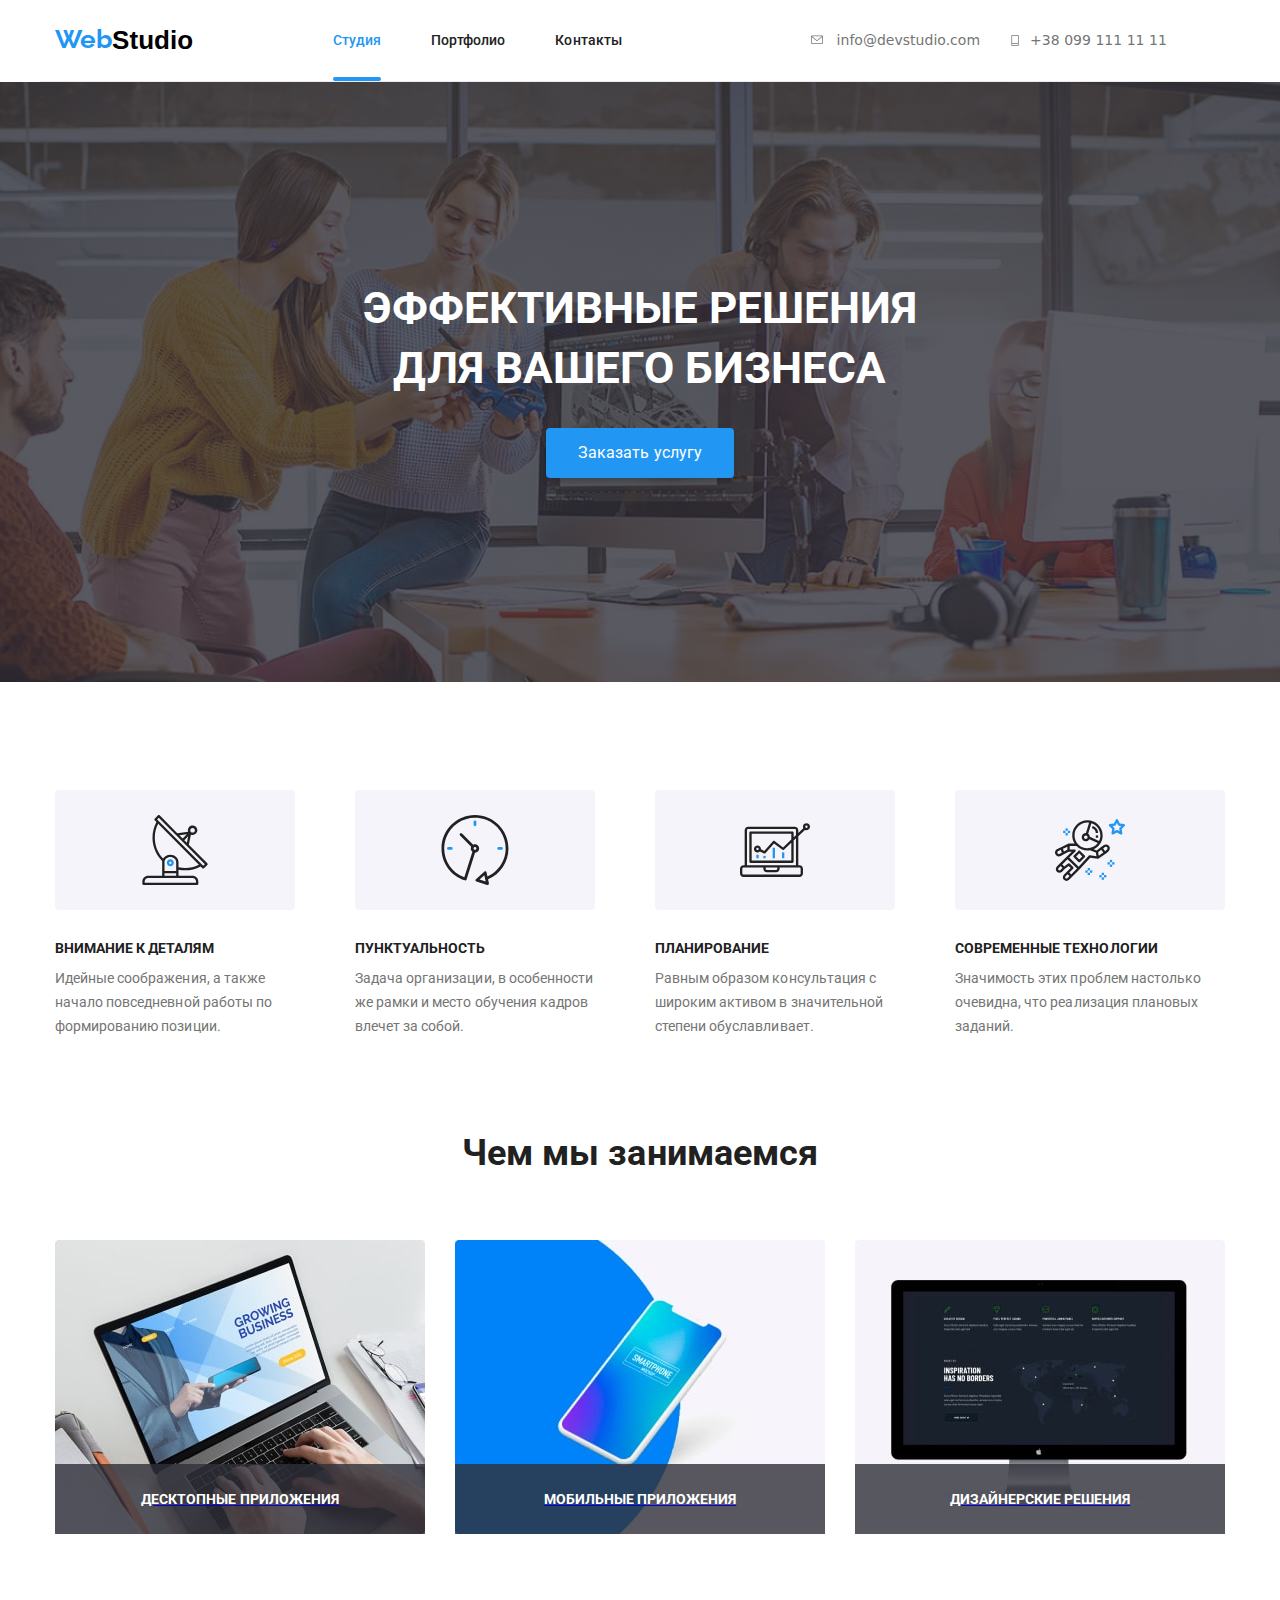
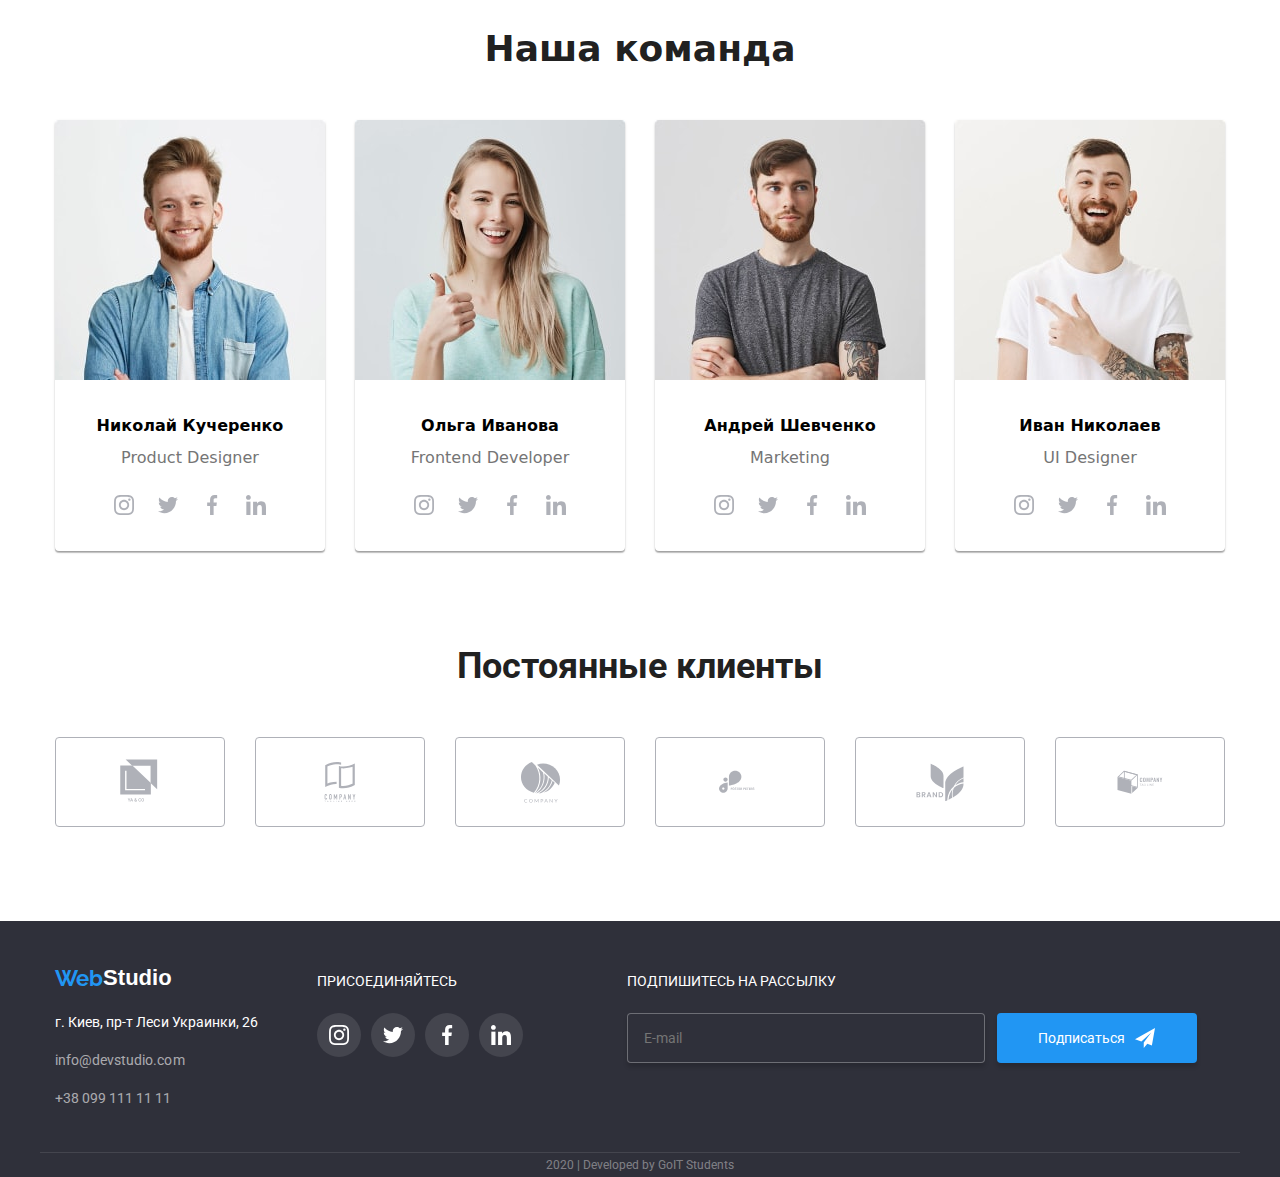
==== index.html @ 7de814e4 "Добавляет файлы" ====
<!DOCTYPE html>
<html lang="ru">
  <head>
    <meta charset="UTF-8" />
    <meta name="viewport" content="width=device-width, initial-scale=1.0" />
    <title>Document</title>
    <link
      href="https://fonts.googleapis.com/css2?family=Raleway&family=Roboto&display=swap"
      rel="stylesheet"
    />
    <link
      rel="stylesheet"
      href="https://cdnjs.cloudflare.com/ajax/libs/modern-normalize/0.6.0/modern-normalize.min.css"
    />
    <link rel="stylesheet" href="./css/main.min.css" />
  </head>

  <body class="body">
    <!--HEAD-->
    <header class="page-header">
      <div class="container main-nav">
        <a href="index.html" class="logo">
          Web
          <span class="studio"> Studio </span>
        </a>

        <!-- NAVIGATION -->
        <nav class="container">
          <ul class="site-nav list">
            <li class="site-nav item">
              <a href="index.html" class="link current"> Студия</a>
            </li>
            <li class="site-nav item">
              <a href="./portfolio.html" class="link">Портфолио</a>
            </li>
            <li class="site-nav item">
              <a href="/контакты" class="link">Контакты</a>
            </li>
          </ul>
        </nav>

        <!--CONTACTS-->
        <div class="container">
          <ul class="contacts list">
            <li class="items">
              <a href="malito:info@devstudio.com">
                <svg class="contacts-icon letter">
                  <use href="./img/symbol-defs-non.svg#icon-envelope"></use>
                </svg>
                info@devstudio.com
              </a>
            </li>
            <li class="items">
              <a href="tel:+380961111111">
                <svg class="contacts-icon phone">
                  <use href="./img/symbol-defs-non.svg#icon-phone"></use>
                </svg>
                +38 099 111 11 11
              </a>
            </li>
          </ul>
        </div>
      </div>
    </header>

    <!--MAIN INFO-->

    <main>
      <!--START-->
      <section class="section hero">
        <div class="container">
          <h1 class="hero-title">ЭФФЕКТИВНЫЕ РЕШЕНИЯ ДЛЯ ВАШЕГО БИЗНЕСА</h1>
          <button class="hero-buttom" data-open-modal>
            Заказать услугу
          </button>
        </div>
      </section>

      <div class="backdrop is-hidden" data-backdrop>
        <div class="modal">
          <div class="form-group">
            <h2 class="form-title">
              Оставьте свои данные, мы вам перезвоним
            </h2>
            <div class="form-list">
              <input
                type="text"
                name="message"
                id="message"
                class="form-item"
              />
              <label class="form-label">Имя</label>
              <svg class="modal-icon">
                <use href="./img/symbol-defs-non.svg#icon-person-black"></use>
              </svg>
            </div>
            <div class="form-list">
              <input type="tel" name="telephone" class="form-item" />
              <label class="form-label">Телефон</label>
              <svg class="modal-icon">
                <use href="./img/symbol-defs-non.svg#icon-telephone"></use>
              </svg>
            </div>
            <div class="form-list">
              <input
                type="email"
                name="mail"
                class="form-item"
                autocomplete="off"
              />
              <label class="form-label">Почта </label>
              <svg class="modal-icon">
                <use href="./img/symbol-defs-non.svg#icon-mail"></use>
              </svg>
            </div>

            <div class="form-list">
              <textarea
                name="comment"
                rows="150"
                cols="80"
                class="form-item-comment"
              >
              </textarea>
              <label class="form-label-comment">Комментарий </label>
            </div>
            <div class="checkbox">
              <input type="checkbox" id="checkbox-modal" />
              <label for="checkbox-modal"
                >Соглашаюсь с рассылкой и принимаю
                <a href="" class="rules">Условия договора </a>
              </label>
            </div>

            <button class="button-submit">Отправить</button>

            <button class="button-close" data-close-modal>
              <svg class="icon-button-close">
                <use href="./img/symbol-defs-non.svg#icon-close-black"></use>
              </svg>
            </button>
          </div>
        </div>
      </div>
      <!--ADVANTAGES-->
      <div class="container">
        <section class="section features">
          <ul class="advantages list">
            <li class="details">
              <div class="advantages-image">
                <svg class="icon">
                  <use href="./img/symbol-defs-non.svg#icon-antenna"></use>
                </svg>
              </div>
              <h2 class="section-item">ВНИМАНИЕ К ДЕТАЛЯМ</h2>
              <p class="section-text">
                Идейные соображения, а также начало повседневной работы по
                формированию позиции.
              </p>
            </li>

            <li class="details">
              <div class="advantages-image">
                <svg class="icon">
                  <use href="./img/symbol-defs-non.svg#icon-clock"></use>
                </svg>
              </div>
              <h2 class="section-item">ПУНКТУАЛЬНОСТЬ</h2>
              <p class="section-text">
                Задача организации, в особенности же рамки и место обучения
                кадров влечет за собой.
              </p>
            </li>
            <li class="details">
              <div class="advantages-image">
                <svg class="icon">
                  <use href="./img/symbol-defs-non.svg#icon-diagram"></use>
                </svg>
              </div>
              <h2 class="section-item">ПЛАНИРОВАНИЕ</h2>
              <p class="section-text">
                Равным образом консультация с широким активом в значительной
                степени обуславливает.
              </p>
            </li>
            <li class="details">
              <div class="advantages-image">
                <svg class="icon">
                  <use href="./img/symbol-defs-non.svg#icon-astronaut"></use>
                </svg>
              </div>
              <h2 class="section-item">СОВРЕМЕННЫЕ ТЕХНОЛОГИИ</h2>
              <p class="section-text">
                Значимость этих проблем настолько очевидна, что реализация
                плановых заданий.
              </p>
            </li>
          </ul>
        </section>
      </div>

      <!--INFO ABOUT COMPANY -->
      <div class="container">
        <section class="section aboutcompany">
          <h2 class="section-title">Чем мы занимаемся</h2>
          <ul class="works list">
            <li class="occupation box1">
              <a href="/">
                <h3 class="section-title-company">ДЕСКТОПНЫЕ ПРИЛОЖЕНИЯ</h3>
              </a>
            </li>
            <li class="occupation box2">
              <a href="/">
                <h3 class="section-title-company">МОБИЛЬНЫЕ ПРИЛОЖЕНИЯ</h3>
              </a>
            </li>
            <li class="occupation box3">
              <a href="/">
                <h3 class="section-title-company">ДИЗАЙНЕРСКИЕ РЕШЕНИЯ</h3>
              </a>
            </li>
          </ul>
        </section>
      </div>

      <!--TEAM-->

      <section class="section-ourteam">
        <div class="container">
          <h2 class="section-title">Наша команда</h2>
          <ul class="team">
            <li class="members">
              <img src="img/tk1-min.jpg" alt="Николай Кучеренко" width="270" />
              <h3 class="name">Николай Кучеренко</h3>
              <p class="position">Product Designer</p>
              <ul class="social list">
                <li class="links">
                  <a href="/">
                    <svg class="social-icon">
                      <use
                        href="./img/symbol-defs-non.svg#icon-instagram2"
                      ></use>
                    </svg>
                  </a>
                </li>
                <li class="links">
                  <a href="/">
                    <svg class="social-icon">
                      <use href="./img/symbol-defs-non.svg#icon-twitter1"></use>
                    </svg>
                  </a>
                </li>
                <li class="links">
                  <a href="/">
                    <svg class="social-icon">
                      <use
                        href="./img/symbol-defs-non.svg#icon-facebook1"
                      ></use></svg
                  ></a>
                </li>
                <li class="links">
                  <a href="/">
                    <svg class="social-icon">
                      <use
                        href="./img/symbol-defs-non.svg#icon-linkedin1"
                      ></use></svg
                  ></a>
                </li>
              </ul>
            </li>
            <li class="members">
              <img src="img/tk2-min.jpg" alt="Ольга Иванова" width="270" />
              <h3 class="name">Ольга Иванова</h3>
              <p class="position">Frontend Developer</p>
              <ul class="social list">
                <li class="links">
                  <a href="/">
                    <svg class="social-icon">
                      <use
                        href="./img/symbol-defs-non.svg#icon-instagram2"
                      ></use>
                    </svg>
                  </a>
                </li>
                <li class="links">
                  <a href="/">
                    <svg class="social-icon">
                      <use href="./img/symbol-defs-non.svg#icon-twitter1"></use>
                    </svg>
                  </a>
                </li>
                <li class="links">
                  <a href="/">
                    <svg class="social-icon">
                      <use
                        href="./img/symbol-defs-non.svg#icon-facebook1"
                      ></use></svg
                  ></a>
                </li>
                <li class="links">
                  <a href="/">
                    <svg class="social-icon">
                      <use
                        href="./img/symbol-defs-non.svg#icon-linkedin1"
                      ></use></svg
                  ></a>
                </li>
              </ul>
            </li>
            <li class="members">
              <img src="img/tk3-min.jpg" alt="Андрей Шевченко" width="270" />
              <h3 class="name">Андрей Шевченко</h3>
              <p class="position">Marketing</p>
              <ul class="social list">
                <li class="links">
                  <a href="/">
                    <svg class="social-icon">
                      <use
                        href="./img/symbol-defs-non.svg#icon-instagram2"
                      ></use>
                    </svg>
                  </a>
                </li>
                <li class="links">
                  <a href="/">
                    <svg class="social-icon">
                      <use href="./img/symbol-defs-non.svg#icon-twitter1"></use>
                    </svg>
                  </a>
                </li>
                <li class="links">
                  <a href="/">
                    <svg class="social-icon">
                      <use
                        href="./img/symbol-defs-non.svg#icon-facebook1"
                      ></use></svg
                  ></a>
                </li>
                <li class="links">
                  <a href="/">
                    <svg class="social-icon">
                      <use
                        href="./img/symbol-defs-non.svg#icon-linkedin1"
                      ></use></svg
                  ></a>
                </li>
              </ul>
            </li>
            <li class="members">
              <img src="img/tk4-min.jpg" alt="Иван Николаев" width="270" />
              <h3 class="name">Иван Николаев</h3>
              <p class="position">UI Designer</p>
              <ul class="social list">
                <li class="links">
                  <a href="/">
                    <svg class="social-icon">
                      <use
                        href="./img/symbol-defs-non.svg#icon-instagram2"
                      ></use>
                    </svg>
                  </a>
                </li>
                <li class="links">
                  <a href="/">
                    <svg class="social-icon">
                      <use href="./img/symbol-defs-non.svg#icon-twitter1"></use>
                    </svg>
                  </a>
                </li>
                <li class="links">
                  <a href="/">
                    <svg class="social-icon">
                      <use
                        href="./img/symbol-defs-non.svg#icon-facebook1"
                      ></use></svg
                  ></a>
                </li>
                <li class="links">
                  <a href="/">
                    <svg class="social-icon">
                      <use
                        href="./img/symbol-defs-non.svg#icon-linkedin1"
                      ></use></svg
                  ></a>
                </li>
              </ul>
            </li>
          </ul>
        </div>
      </section>

      <!--CUSTOMERS-->
      <div class="container">
        <section class="section partners">
          <h2 class="section-title">Постоянные клиенты</h2>
          <ul class="customers list">
            <li class="examples">
              <a href="#">
                <svg class="customers-icon" width="45px" height="50px">
                  <use href="./img/symbol-defs-non.svg#icon-client1"></use>
                </svg>
              </a>
            </li>
            <li class="examples">
              <a href="#">
                <svg class="customers-icon" width="40px" height="52px">
                  <use href="./img/symbol-defs-non.svg#icon-client2"></use>
                </svg>
              </a>
            </li>
            <li class="examples">
              <a href="#">
                <svg class="customers-icon" width="41px" height="43px">
                  <use href="./img/symbol-defs-non.svg#icon-client3"></use>
                </svg>
              </a>
            </li>
            <li class="examples">
              <a href="#">
                <svg class="customers-icon" width="80px" height="42px">
                  <use href="./img/symbol-defs-non.svg#icon-client4"></use></svg
              ></a>
            </li>
            <li class="examples">
              <a href="#">
                <svg class="customers-icon" width="60px" height="47px">
                  <use href="./img/symbol-defs-non.svg#icon-client5"></use></svg
              ></a>
            </li>
            <li class="examples">
              <a href="#" class="image">
                <svg class="customers-icon" width="88px" height="45px">
                  <use href="./img/symbol-defs-non.svg#icon-client6"></use></svg
              ></a>
            </li>
          </ul>
        </section>
      </div>
    </main>

    <footer class="footer">
      <div class="footer container">
        <div class="contact-footer list">
          <a href="index.html" class="logo">
            Web <span class="studio"> Studio </span>
          </a>
          <address class="address-footer list">
            <p class="addresses-details">г. Киев, пр-т Леси Украинки, 26</p>
            <p class="addresses">
              <a href="malito:info@devstudio.com">info@devstudio.com </a>
            </p>
            <p class="addresses">
              <a href="tel:+380961111111"> +38 099 111 11 11</a>
            </p>
          </address>
        </div>

        <div class="info">
          <p class="join">ПРИСОЕДИНЯЙТЕСЬ</p>
          <ul class="social-links list">
            <li class="reference">
              <a href="/">
                <svg class="reference-icon">
                  <use
                    href="./img/symbol-defs-non.svg#icon-instagramwhite"
                  ></use></svg
              ></a>
            </li>

            <li class="reference">
              <a href="/">
                <svg class="reference-icon" width="20px">
                  <use
                    href="./img/symbol-defs-non.svg#icon-twitterwhite"
                  ></use></svg
              ></a>
            </li>
            <li class="reference">
              <a href="/">
                <svg class="reference-icon">
                  <use
                    href="./img/symbol-defs-non.svg#icon-facebookwhite"
                  ></use></svg
              ></a>
            </li>
            <li class="reference">
              <a href="/">
                <svg class="reference-icon">
                  <use
                    href="./img/symbol-defs-non.svg#icon-linkedinwhite"
                  ></use></svg
              ></a>
            </li>
          </ul>
        </div>

        <div class="distribution">
          <div class="form-subscribe">
            <label for="mail">
              <span class="subscribe">ПОДПИШИТЕСЬ НА РАССЫЛКУ </span>
              <input
                type="email"
                name="mail"
                id="mail"
                class="email"
                placeholder="E-mail"
              />
            </label>
          </div>

          <button class="button-footer">
            Подписаться
            <svg class="button-icon">
              <use href="./img/symbol-defs-non.svg#icon-iconsend"></use>
            </svg>
          </button>
        </div>
      </div>

      <div class="container copirate">
        <p class="developed">2020 | Developed by GoIT Students</p>
      </div>

      <script>
        const refs = {
          openModalBtn: document.querySelector("[data-open-modal]"),
          closeModalBtn: document.querySelector("[data-close-modal]"),
          backdrop: document.querySelector("[data-backdrop]"),
        };

        refs.openModalBtn.addEventListener("click", toggleModal);
        refs.closeModalBtn.addEventListener("click", toggleModal);

        refs.backdrop.addEventListener("click", logBackdropClick);

        function toggleModal() {
          refs.backdrop.classList.toggle("is-hidden");
        }

        function logBackdropClick() {
          console.log("Это клик в бекдроп");
        }
      </script>
    </footer>
  </body>
</html>
---- css/main.min.css ----
.container{width:1200px;padding-left:15px;padding-right:15px;margin-left:auto;margin-right:auto}.section{display:block;padding-top:94px;padding-bottom:94px;-webkit-box-align:center;-ms-flex-align:center;align-items:center;font-family:"Roboto",sans-serif;font-style:normal}.section-title{margin:0px;padding-bottom:50px;text-align:center;font-weight:bold;font-size:36px;line-height:42px;letter-spacing:0.03px;color:#212121}.section-item{margin-top:30px;margin-bottom:10px;font-weight:bold;font-size:14px;line-height:16px;letter-spacing:0.03px;color:#212121}.section-text{margin:0px;font-style:normal;font-weight:normal;font-size:14px;line-height:24px;letter-spacing:0.03px;color:#757575}.body{-webkit-box-sizing:border-box;box-sizing:border-box;background-color:#fff}*::before,*::after{-webkit-box-sizing:inherit;box-sizing:inherit}.list{list-style:none}.logo{display:-webkit-box;display:-ms-flexbox;display:flex;font-family:"Raleway", sans-serif;font-weight:bold;letter-spacing:0.03px;color:#2196f3;text-decoration:none}.studio{font-family:"Ralewey", sans-serif;font-weight:bold;letter-spacing:0.03px;margin-right:85px}.page-header .logo{font-size:26px}.page-header .studio{font-size:26px;line-height:31px;color:#000}.footer .logo{font-size:22px;padding-top:45px}.footer .studio{font-size:22px;color:#fff;text-decoration:none}.main-nav{display:-webkit-box;display:-ms-flexbox;display:flex;-webkit-box-align:center;-ms-flex-align:center;align-items:center;padding-bottom:0px;margin-bottom:0px;border-bottom:1px solid #ececec}.list{list-style:none}.site-nav{display:-webkit-box;display:-ms-flexbox;display:flex;margin-top:0px;margin-bottom:0px;font-family:"Roboto",sans-serif;font-size:14px;font-style:normal;font-weight:500;letter-spacing:0.02px}.site-nav .item{margin-right:50px}.site-nav .item:last-child{margin-right:0px}.site-nav .link.current{color:#2196f3}.site-nav .link.current::after{content:"";position:absolute;left:0;bottom:0;width:100%;height:4px;border-radius:2px;-webkit-transition:step-end;transition:step-end;background-color:#2196f3;-webkit-transition-duration:250ms;transition-duration:250ms;-webkit-transition-timing-function:cubic-bezier(0.4, 0, 0.2, 1);transition-timing-function:cubic-bezier(0.4, 0, 0.2, 1)}.site-nav .link{position:relative;display:block;color:#212121;padding-top:32px;padding-bottom:33px;text-decoration:none}.site-nav .link:hover{color:#2196f3}.site-nav .link:hover::after{background-color:#2196f3;-webkit-transform:scaleX(1);transform:scaleX(1)}.site-nav .link:focus{color:#2196f3}.site-nav .link::after{content:"";position:absolute;left:0;bottom:0;width:100%;height:4px;border-radius:2px;-webkit-transition-property:background-color;transition-property:background-color;-webkit-transition-duration:250ms;transition-duration:250ms;-webkit-transition-timing-function:cubic-bezier(0.4, 0, 0.2, 1);transition-timing-function:cubic-bezier(0.4, 0, 0.2, 1)}.contacts{display:-webkit-box;display:-ms-flexbox;display:flex;justify-items:center;margin-top:0px;margin-bottom:0px;margin-left:auto;text-decoration:none;font-size:14px;font-style:normal;font-weight:500;letter-spacing:0.02px}.contacts .items:last-child{margin-right:0px}.items a{display:-webkit-box;display:-ms-flexbox;display:flex;-webkit-box-align:center;-ms-flex-align:center;align-items:center;padding-top:32px;padding-bottom:33px;margin-right:30px;text-decoration:none;color:#757575;-webkit-transition-property:background-color;transition-property:background-color;-webkit-transition-duration:250ms;transition-duration:250ms;-webkit-transition-timing-function:cubic-bezier(0.4, 0, 0.2, 1);transition-timing-function:cubic-bezier(0.4, 0, 0.2, 1)}.items a:hover,.items a:focus{color:#2196f3}.items a .contacts-icon{display:-webkit-box;display:-ms-flexbox;display:flex;-webkit-box-align:center;-ms-flex-align:center;align-items:center;margin-right:10px;fill:currentColor}.items a:hover{color:#2196f3}.phone{width:10px;height:11px}.letter{width:20px;height:12px}.hero{display:block;-webkit-box-orient:vertical;-webkit-box-direction:normal;-ms-flex-direction:column;flex-direction:column;-webkit-box-align:center;-ms-flex-align:center;align-items:center;text-align:center;background-image:-webkit-gradient(linear, left top, left bottom, from(rgba(47,48,58,0.8)), to(rgba(47,48,58,0.8))),url(../img/header_img_sq.jpg);background-image:linear-gradient(rgba(47,48,58,0.8), rgba(47,48,58,0.8)),url(../img/header_img_sq.jpg);background-repeat:no-repeat;background-size:cover;background-position:center;max-width:1600px;min-height:600px;margin-left:auto;margin-right:auto;padding-top:0px;padding-bottom:0px}.hero-title{display:block;justify-items:center;-webkit-box-align:center;-ms-flex-align:center;align-items:center;margin-left:auto;margin-right:auto;margin-top:0px;padding-top:196px;width:646px;color:#fff;font-family:"Roboto",sans-serif;font-size:44px;line-height:60px;letter-spacing:0.06px;text-align:center}.hero-buttom{display:-webkit-inline-box;display:-ms-inline-flexbox;display:inline-flex;padding:10px 32px;color:#fff;font-size:16px;line-height:30px;letter-spacing:0.06px;background-color:#2196f3;-webkit-box-shadow:0px 4px 4px rgba(0,0,0,0.15);box-shadow:0px 4px 4px rgba(0,0,0,0.15);border:0px;border-radius:4px;cursor:pointer}.button-close{display:block;position:absolute;width:30px;height:30px;border-radius:50%;right:-10px;top:-5px;background:#fff;border:none;-webkit-box-shadow:0px 2px 1px rgba(0,0,0,0.2),0px 1px 1px rgba(0,0,0,0.14),0px 1px 3px rgba(0,0,0,0.12);box-shadow:0px 2px 1px rgba(0,0,0,0.2),0px 1px 1px rgba(0,0,0,0.14),0px 1px 3px rgba(0,0,0,0.12);cursor:pointer}.icon-button-close{display:block;width:18px;height:18px;-webkit-box-align:center;-ms-flex-align:center;align-items:center}.icon-button-close:hover{fill:#2196f3}.backdrop{position:fixed;top:0;left:0;width:100%;height:100%;background:rgba(0,0,0,0.2)}.is-hidden{opacity:0;pointer-events:none;visibility:hidden}.modal{display:-webkit-box;display:-ms-flexbox;display:flex;-webkit-box-pack:stretch;-ms-flex-pack:stretch;justify-content:stretch;-webkit-box-align:stretch;-ms-flex-align:stretch;align-items:stretch;position:absolute;top:50%;left:50%;max-width:528px;height:581px;padding:40px;background:#ffffff;-webkit-box-shadow:0px 2px 1px rgba(0,0,0,0.2),0px 1px 1px rgba(0,0,0,0.14),0px 1px 3px rgba(0,0,0,0.12);box-shadow:0px 2px 1px rgba(0,0,0,0.2),0px 1px 1px rgba(0,0,0,0.14),0px 1px 3px rgba(0,0,0,0.12);border-radius:4px;-webkit-transform:translate(-50%, -50%);transform:translate(-50%, -50%);-webkit-transition-duration:250ms;transition-duration:250ms;-webkit-transition-timing-function:cubic-bezier(0.4, 0, 0.2, 1);transition-timing-function:cubic-bezier(0.4, 0, 0.2, 1)}.form-title{display:block;max-width:700px;margin-bottom:0px;font-family:"Roboto",sans-serif;font-style:normal;font-weight:bold;font-size:20px;line-height:23px;text-align:center;letter-spacing:0.03px;color:#212121}.form-group{display:-webkit-box;display:-ms-flexbox;display:flex;-webkit-box-orient:vertical;-webkit-box-direction:normal;-ms-flex-direction:column;flex-direction:column}.form-list{position:relative;margin-top:30px;margin-right:0px;padding:0px;list-style:none;border-radius:4px}.form-label{position:absolute;top:30%;left:37px;margin:0px;-webkit-transform:translateY(-12%);transform:translateY(-12%)}.form-label-comment{position:absolute;top:10%;left:8px;-webkit-transform:translate(-3%, -12%);transform:translate(-3%, -12%)}.form-item{display:-webkit-box;display:-ms-flexbox;display:flex;width:100%;height:40px;padding-left:40px;margin-right:0px;border:1px solid rgba(33,33,33,0.2);border-radius:4px;outline:none}.form-item-comment{width:100%;height:120px;padding:12px 16px;border:1px solid rgba(33,33,33,0.2);border-radius:4px}.form-item:focus{outline:none;border-color:#2196f3}.form-item:focus+.form-label{color:#2196f3;border-color:#2196f3;-webkit-transform:translate(-30px, -35px);transform:translate(-30px, -35px);-webkit-transition:250ms linear, -webkit-transform 500ms;transition:250ms linear, -webkit-transform 500ms;transition:250ms linear, transform 500ms;transition:250ms linear, transform 500ms, -webkit-transform 500ms}.form-item-comment:focus{outline:none;border-color:#2196f3}.form-item-comment:focus+.form-label-comment{outline:none;color:#2196f3;border-color:#2196f3;-webkit-transform:translate(-1px, -40px);transform:translate(-1px, -40px);-webkit-transition:250ms linear, -webkit-transform 500ms;transition:250ms linear, -webkit-transform 500ms;transition:250ms linear, transform 500ms;transition:250ms linear, transform 500ms, -webkit-transform 500ms}.modal-icon{position:absolute;fill:#212121;top:30%;left:10px;display:inline-block;width:18px;height:18px;-webkit-transform:translateY(-15%);transform:translateY(-15%)}.form-item:focus+.form-label+.modal-icon{fill:#2196f3;border-color:#2196f3}.button-submit{position:relative;display:block;text-align:center;-ms-flex-item-align:center;-ms-grid-row-align:center;align-self:center;width:200px;min-height:50px;margin-top:30px;color:#fff;font-size:16px;line-height:30px;letter-spacing:0.06px;background-color:#2196f3;-webkit-box-shadow:0px 4px 4px rgba(0,0,0,0.15);box-shadow:0px 4px 4px rgba(0,0,0,0.15);border:0px;border-radius:4px;cursor:pointer}.checkbox{display:block;margin-top:20px}.checkbox input[type="checkbox"]{-moz-appearance:none;appearance:none;-webkit-appearance:none}.checkbox label{position:relative;display:inline-block;padding-left:22px}.checkbox label::before,.checkbox label::after{position:absolute;content:"";display:inline-block;border-radius:2px}.checkbox label::before{height:15px;width:15px;border:1px solid #212121;left:0px;top:3px;background-color:#fff}.checkbox label::after{height:5px;width:9px;border-left:2px solid #fff;border-bottom:2px solid #fff;-webkit-transform:rotate(-45deg);transform:rotate(-45deg);left:4px;top:7px}.checkbox input[type="checkbox"]+label::after{content:none}.checkbox input[type="checkbox"]:checked+label::after{content:""}.checkbox input[type="checkbox"]:checked+label::before{background-color:#2196f3;border:#2196f3}.rules{color:#2196f3;text-decoration:underline}.features{padding-bottom:0px}.advantages{display:-webkit-box;display:-ms-flexbox;display:flex;margin-bottom:0px;padding-left:0px;-webkit-box-pack:justify;-ms-flex-pack:justify;justify-content:space-between;font-family:"Roboto",sans-serif;color:#212121;text-decoration:none;font-size:14px;font-style:normal;font-weight:500;letter-spacing:0.02px}.advantages-image{display:-webkit-box;display:-ms-flexbox;display:flex;-webkit-box-pack:center;-ms-flex-pack:center;justify-content:center;-webkit-box-align:center;-ms-flex-align:center;align-items:center;height:120px;background-color:#f5f4fa;border-radius:4px}.details{width:270px;display:block;padding-right:30px}.details:last-child{padding-right:0px}.icon{width:70px;height:70px}.aboutcompany{padding-top:94px}a{list-style:none}.works{display:-webkit-box;display:-ms-flexbox;display:flex;margin-left:0px;padding-left:0px;margin-bottom:0px;-webkit-box-pack:justify;-ms-flex-pack:justify;justify-content:space-between}.box1{background-image:url("../img/box1-min.jpg");width:370px;height:294px}.box2{background-image:url("../img/box2-min.jpg");width:370px;height:294px}.box3{background-image:url("../img/box3-min.jpg");width:370px;height:294px}.occupation{display:-webkit-box;display:-ms-flexbox;display:flex;-webkit-box-align:end;-ms-flex-align:end;align-items:flex-end;padding-right:30px}.occupation:last-child{padding-right:0px}.section-title-company{-webkit-box-align:center;-ms-flex-align:center;align-items:center;text-align:center;padding-top:27px;padding-bottom:27px;margin-top:0;margin-bottom:0px;background-color:rgba(47,48,58,0.8);color:#fff;width:370px;height:70px;font-style:normal;font-weight:bold;font-size:14px;letter-spacing:0.03px}.section-item.company:last-child{padding-right:0px}.ourteam{background-color:#f5f4fa}.team{display:-webkit-box;display:-ms-flexbox;display:flex;padding-top:0px;margin-top:0px;margin-bottom:0px;margin-left:0px;padding-left:0px;-webkit-box-pack:justify;-ms-flex-pack:justify;justify-content:space-between;padding-right:30px}.members{display:block;-webkit-box-align:center;-ms-flex-align:center;align-items:center;background-color:#fff;border-radius:4px;-webkit-box-shadow:0px 2px 1px rgba(0,0,0,0.2),0px 1px 1px rgba(0,0,0,0.14),0px 1px 3px rgba(0,0,0,0.12);box-shadow:0px 2px 1px rgba(0,0,0,0.2),0px 1px 1px rgba(0,0,0,0.14),0px 1px 3px rgba(0,0,0,0.12)}.members:not(:last-child){margin-right:30px}.name{text-align:center;margin-top:30px;margin-bottom:0px;font-weight:bold;font-size:16px;line-height:24px;letter-spacing:0.03px}.position{text-align:center;margin-top:10px;margin-bottom:0px;font-style:normal;font-weight:normal;font-size:16px;line-height:19px;letter-spacing:0.03px;color:#757575}.social{display:-webkit-box;display:-ms-flexbox;display:flex;padding-left:0px;margin-bottom:24px;-webkit-box-pack:center;-ms-flex-pack:center;justify-content:center;margin-top:16px}.social .links a{display:-webkit-box;display:-ms-flexbox;display:flex;-webkit-box-pack:center;-ms-flex-pack:center;justify-content:center;-webkit-box-align:center;-ms-flex-align:center;align-items:center;border-radius:50%;width:44px;height:44px;cursor:pointer;-webkit-transition-property:background-color;transition-property:background-color;-webkit-transition-duration:250ms;transition-duration:250ms;-webkit-transition-timing-function:cubic-bezier(0.4, 0, 0.2, 1);transition-timing-function:cubic-bezier(0.4, 0, 0.2, 1)}.social .links a:hover .social-icon{fill:#fff}.social .links a:focus .social-icon{fill:#fff}.links a:hover,.links a:focus{background-color:#2196f3}.links a:last-child{padding-right:0px}.social-icon{width:20px;height:20px;fill:#afb1b8}.partners{padding-top:94px}.customers{display:-webkit-box;display:-ms-flexbox;display:flex;margin-top:0px;margin-bottom:0px;padding-left:0px;-webkit-box-pack:justify;-ms-flex-pack:justify;justify-content:space-between}.customers-icon{fill:#afb1b8}.examples a{display:-webkit-box;display:-ms-flexbox;display:flex;-webkit-box-align:center;-ms-flex-align:center;align-items:center;-webkit-box-pack:center;-ms-flex-pack:center;justify-content:center;width:170px;height:90px;margin-right:30px;border:1px solid #afb1b8;border-radius:4px;-webkit-transition-property:background-color;transition-property:background-color;-webkit-transition-duration:250ms;transition-duration:250ms;-webkit-transition-timing-function:cubic-bezier(0.4, 0, 0.2, 1);transition-timing-function:cubic-bezier(0.4, 0, 0.2, 1)}.examples a:hover,.examples a:focus{border-color:#2196f3}.examples a:hover .customers-icon,.examples a:focus .customers-icon{fill:#2196f3}.examples a:last-child{margin-right:0px}.footer{font-family:"Roboto",sans-serif;font-style:normal;font-weight:normal;font-size:14px;line-height:24px;letter-spacing:0.03px;color:#fff;background-color:#2f303a}.footer .container{display:-webkit-box;display:-ms-flexbox;display:flex;-webkit-box-pack:stretch;-ms-flex-pack:stretch;justify-content:stretch;-webkit-box-align:baseline;-ms-flex-align:baseline;align-items:baseline}.contact-footer{display:block;margin-left:0px;padding-bottom:28px;font-style:normal}.address-footer{display:block;margin-top:20px;font-style:normal;line-height:24px}.addresses-details{padding-bottom:0px;margin-top:0px}.addresses{display:block;padding-bottom:0px;margin-top:0px}.addresses a{font-style:normal;color:rgba(255,255,255,0.6);text-decoration:none;line-height:24px}.info{display:block;padding-left:59px}.join{display:block;padding-top:45px;margin:0px}.social-links{display:-webkit-box;display:-ms-flexbox;display:flex;-webkit-box-pack:justify;-ms-flex-pack:justify;justify-content:space-between;-webkit-box-align:center;-ms-flex-align:center;align-items:center;padding-left:0px;padding-top:20px;margin-bottom:0px;margin-top:0px}.reference a{display:-webkit-inline-box;display:-ms-inline-flexbox;display:inline-flex;-webkit-box-pack:center;-ms-flex-pack:center;justify-content:center;-webkit-box-align:center;-ms-flex-align:center;align-items:center;border-radius:50%;width:44px;height:44px;background:rgba(255,255,255,0.1);margin-right:10px;cursor:pointer;-webkit-transition-property:background-color;transition-property:background-color;-webkit-transition:250ms,cubic-bezier(0.4, 0, 0.2, 1);transition:250ms,cubic-bezier(0.4, 0, 0.2, 1)}.reference a:hover{background-color:#2196f3;-webkit-transition:250ms,cubic-bezier(0.4, 0, 0.2, 1);transition:250ms,cubic-bezier(0.4, 0, 0.2, 1)}.reference-icon{width:20px;height:20px;fill:#fff}.distribution{display:-webkit-box;display:-ms-flexbox;display:flex;padding-left:94px;padding-top:45px;margin:0px}.form-subscribe{display:-webkit-box;display:-ms-flexbox;display:flex;-webkit-box-orient:vertical;-webkit-box-direction:normal;-ms-flex-direction:column;flex-direction:column;padding-bottom:20px;margin:0px}.email{display:block;width:358px;height:50px;padding-left:16px;margin-right:12px;border:1px solid rgba(255,255,255,0.3);-webkit-box-sizing:border-box;box-sizing:border-box;-webkit-box-shadow:0px 4px 4px rgba(0,0,0,0.15);box-shadow:0px 4px 4px rgba(0,0,0,0.15);border-radius:4px;background-color:#2f303a}.subscribe{display:block;padding-bottom:20px;font-family:"Roboto",sans-serif;font-style:normal;font-weight:normal;font-size:14px;line-height:24px;letter-spacing:0.03px;color:white}.button-footer{display:-webkit-inline-box;display:-ms-inline-flexbox;display:inline-flex;margin-top:44px;width:200px;height:50px;-webkit-box-pack:center;-ms-flex-pack:center;justify-content:center;-webkit-box-align:center;-ms-flex-align:center;align-items:center;text-align:center;border:0px;background:#2196f3;color:#fff;-webkit-box-shadow:0px 4px 4px rgba(0,0,0,0.15);box-shadow:0px 4px 4px rgba(0,0,0,0.15);border-radius:4px;cursor:pointer}.button-icon{width:20px;height:20px;margin-left:10px}.developed{display:block;-ms-flex-item-align:center;-ms-grid-row-align:center;align-self:center;text-align:center;font-style:normal;font-weight:normal;margin:auto;font-size:12px;line-height:24px;color:rgba(255,255,255,0.4)}.copirate{border-top:1px solid rgba(255,255,255,0.1)}
/*# sourceMappingURL=main.min.css.map */
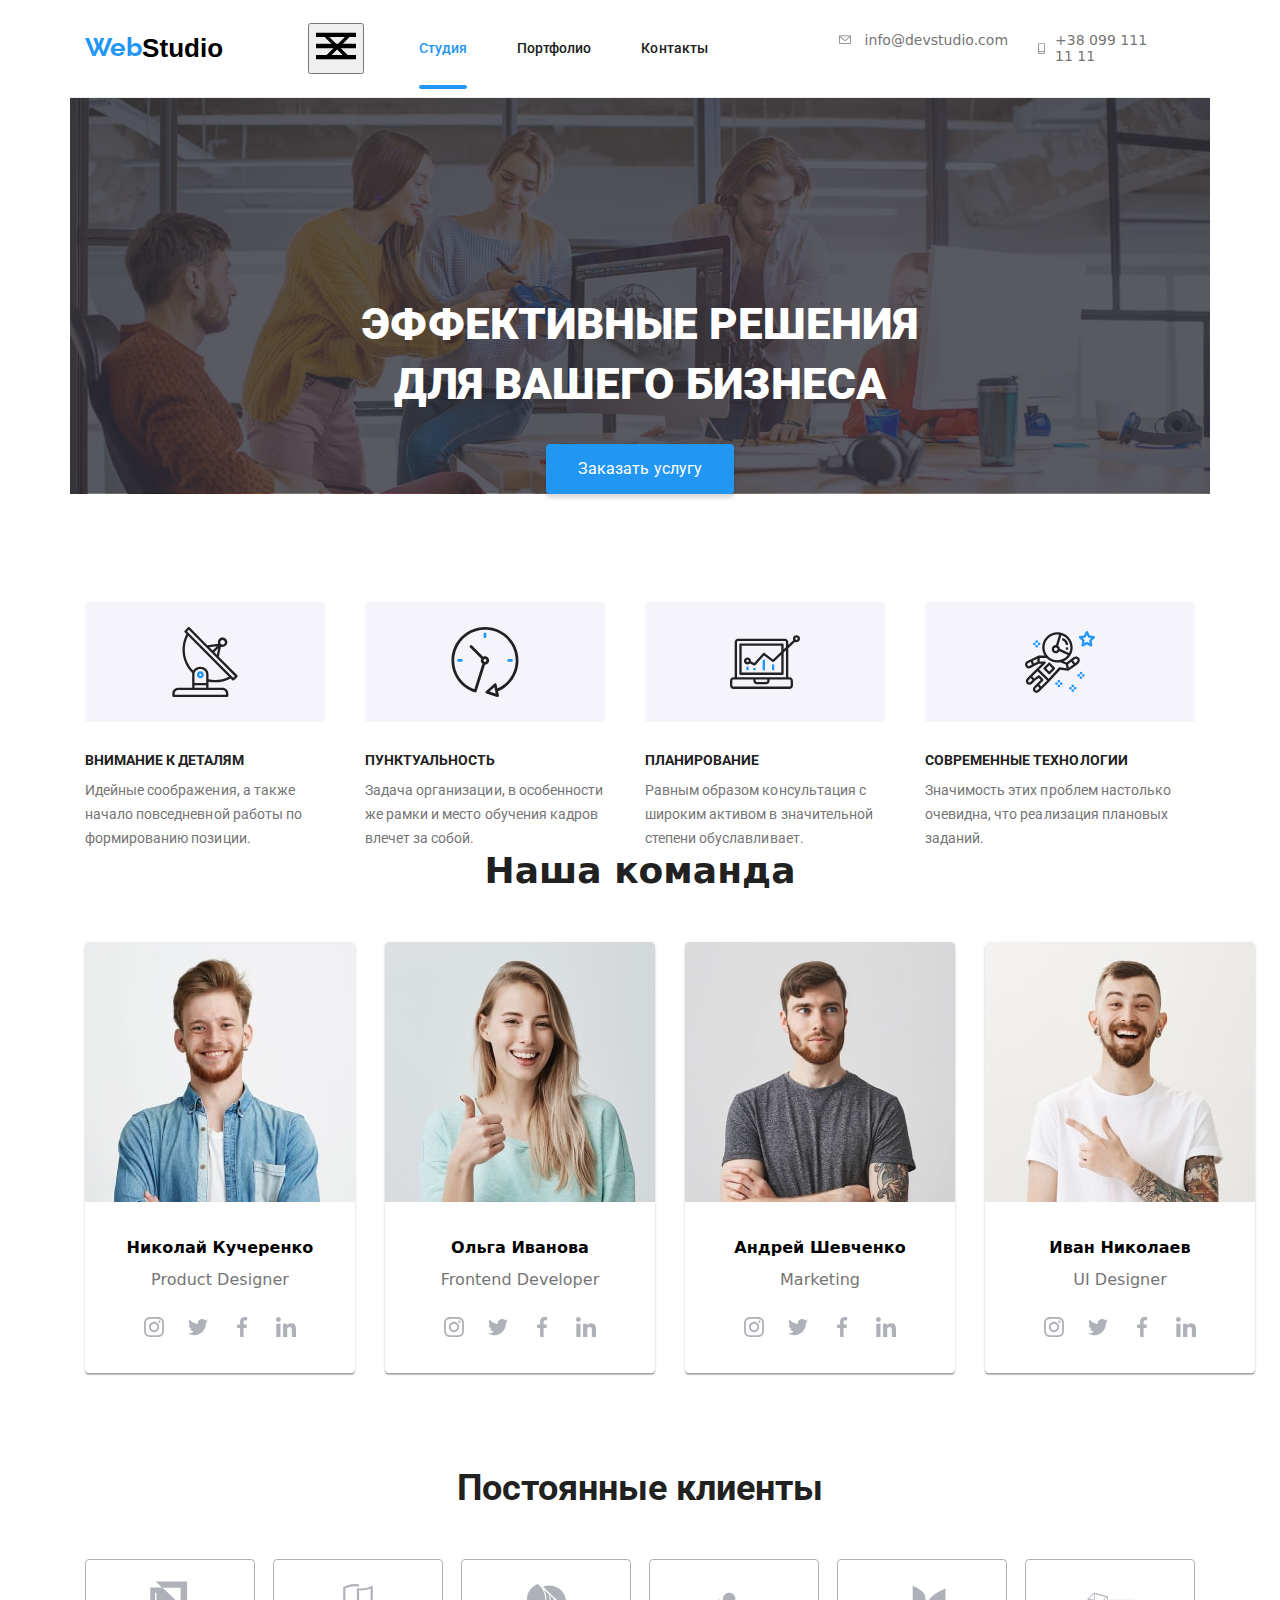
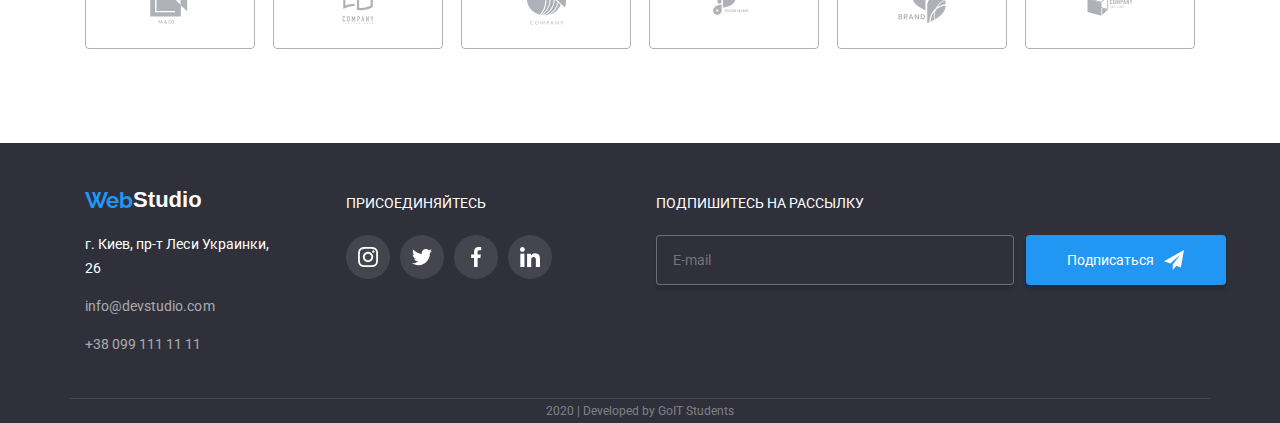
==== commit 760a959c: "Добавляет отзывчивую верстку" ====
--- a/index.html
+++ b/index.html
@@ -25,7 +25,32 @@
         </a>
 
         <!-- NAVIGATION -->
+
+        <button
+          type="button"
+          class="menu-button"
+          aria-expanded="false"
+          aria-controls="menu-container"
+          data-menu-button
+        >
+          <svg
+            width="40"
+            height="40"
+            aria-label="Переключатель мобильного меню"
+          >
+            <use
+              class="icon-cross"
+              href="./img/symbol-defs-non.svg#icon-close-black"
+            ></use>
+            <use
+              class="icon-menu"
+              href="./img/symbol-defs-non.svg#icon-menu"
+            ></use>
+          </svg>
+        </button>
+
         <nav class="container">
+          <div class="menu-container" id="menu-container" data-menu>
           <ul class="site-nav list">
             <li class="site-nav item">
               <a href="index.html" class="link current"> Студия</a>
@@ -59,6 +84,7 @@
               </a>
             </li>
           </ul>
+        </div>
         </div>
       </div>
     </header>
@@ -521,26 +547,8 @@
         <p class="developed">2020 | Developed by GoIT Students</p>
       </div>
 
-      <script>
-        const refs = {
-          openModalBtn: document.querySelector("[data-open-modal]"),
-          closeModalBtn: document.querySelector("[data-close-modal]"),
-          backdrop: document.querySelector("[data-backdrop]"),
-        };
-
-        refs.openModalBtn.addEventListener("click", toggleModal);
-        refs.closeModalBtn.addEventListener("click", toggleModal);
-
-        refs.backdrop.addEventListener("click", logBackdropClick);
-
-        function toggleModal() {
-          refs.backdrop.classList.toggle("is-hidden");
-        }
-
-        function logBackdropClick() {
-          console.log("Это клик в бекдроп");
-        }
-      </script>
+      <script src="./js/menu.js"></script>
+      <script src="./js/modal.js"></script>
     </footer>
   </body>
 </html>
--- a/css/main.min.css
+++ b/css/main.min.css
@@ -1,2 +1,2 @@
-.container{width:1200px;padding-left:15px;padding-right:15px;margin-left:auto;margin-right:auto}.section{display:block;padding-top:94px;padding-bottom:94px;-webkit-box-align:center;-ms-flex-align:center;align-items:center;font-family:"Roboto",sans-serif;font-style:normal}.section-title{margin:0px;padding-bottom:50px;text-align:center;font-weight:bold;font-size:36px;line-height:42px;letter-spacing:0.03px;color:#212121}.section-item{margin-top:30px;margin-bottom:10px;font-weight:bold;font-size:14px;line-height:16px;letter-spacing:0.03px;color:#212121}.section-text{margin:0px;font-style:normal;font-weight:normal;font-size:14px;line-height:24px;letter-spacing:0.03px;color:#757575}.body{-webkit-box-sizing:border-box;box-sizing:border-box;background-color:#fff}*::before,*::after{-webkit-box-sizing:inherit;box-sizing:inherit}.list{list-style:none}.logo{display:-webkit-box;display:-ms-flexbox;display:flex;font-family:"Raleway", sans-serif;font-weight:bold;letter-spacing:0.03px;color:#2196f3;text-decoration:none}.studio{font-family:"Ralewey", sans-serif;font-weight:bold;letter-spacing:0.03px;margin-right:85px}.page-header .logo{font-size:26px}.page-header .studio{font-size:26px;line-height:31px;color:#000}.footer .logo{font-size:22px;padding-top:45px}.footer .studio{font-size:22px;color:#fff;text-decoration:none}.main-nav{display:-webkit-box;display:-ms-flexbox;display:flex;-webkit-box-align:center;-ms-flex-align:center;align-items:center;padding-bottom:0px;margin-bottom:0px;border-bottom:1px solid #ececec}.list{list-style:none}.site-nav{display:-webkit-box;display:-ms-flexbox;display:flex;margin-top:0px;margin-bottom:0px;font-family:"Roboto",sans-serif;font-size:14px;font-style:normal;font-weight:500;letter-spacing:0.02px}.site-nav .item{margin-right:50px}.site-nav .item:last-child{margin-right:0px}.site-nav .link.current{color:#2196f3}.site-nav .link.current::after{content:"";position:absolute;left:0;bottom:0;width:100%;height:4px;border-radius:2px;-webkit-transition:step-end;transition:step-end;background-color:#2196f3;-webkit-transition-duration:250ms;transition-duration:250ms;-webkit-transition-timing-function:cubic-bezier(0.4, 0, 0.2, 1);transition-timing-function:cubic-bezier(0.4, 0, 0.2, 1)}.site-nav .link{position:relative;display:block;color:#212121;padding-top:32px;padding-bottom:33px;text-decoration:none}.site-nav .link:hover{color:#2196f3}.site-nav .link:hover::after{background-color:#2196f3;-webkit-transform:scaleX(1);transform:scaleX(1)}.site-nav .link:focus{color:#2196f3}.site-nav .link::after{content:"";position:absolute;left:0;bottom:0;width:100%;height:4px;border-radius:2px;-webkit-transition-property:background-color;transition-property:background-color;-webkit-transition-duration:250ms;transition-duration:250ms;-webkit-transition-timing-function:cubic-bezier(0.4, 0, 0.2, 1);transition-timing-function:cubic-bezier(0.4, 0, 0.2, 1)}.contacts{display:-webkit-box;display:-ms-flexbox;display:flex;justify-items:center;margin-top:0px;margin-bottom:0px;margin-left:auto;text-decoration:none;font-size:14px;font-style:normal;font-weight:500;letter-spacing:0.02px}.contacts .items:last-child{margin-right:0px}.items a{display:-webkit-box;display:-ms-flexbox;display:flex;-webkit-box-align:center;-ms-flex-align:center;align-items:center;padding-top:32px;padding-bottom:33px;margin-right:30px;text-decoration:none;color:#757575;-webkit-transition-property:background-color;transition-property:background-color;-webkit-transition-duration:250ms;transition-duration:250ms;-webkit-transition-timing-function:cubic-bezier(0.4, 0, 0.2, 1);transition-timing-function:cubic-bezier(0.4, 0, 0.2, 1)}.items a:hover,.items a:focus{color:#2196f3}.items a .contacts-icon{display:-webkit-box;display:-ms-flexbox;display:flex;-webkit-box-align:center;-ms-flex-align:center;align-items:center;margin-right:10px;fill:currentColor}.items a:hover{color:#2196f3}.phone{width:10px;height:11px}.letter{width:20px;height:12px}.hero{display:block;-webkit-box-orient:vertical;-webkit-box-direction:normal;-ms-flex-direction:column;flex-direction:column;-webkit-box-align:center;-ms-flex-align:center;align-items:center;text-align:center;background-image:-webkit-gradient(linear, left top, left bottom, from(rgba(47,48,58,0.8)), to(rgba(47,48,58,0.8))),url(../img/header_img_sq.jpg);background-image:linear-gradient(rgba(47,48,58,0.8), rgba(47,48,58,0.8)),url(../img/header_img_sq.jpg);background-repeat:no-repeat;background-size:cover;background-position:center;max-width:1600px;min-height:600px;margin-left:auto;margin-right:auto;padding-top:0px;padding-bottom:0px}.hero-title{display:block;justify-items:center;-webkit-box-align:center;-ms-flex-align:center;align-items:center;margin-left:auto;margin-right:auto;margin-top:0px;padding-top:196px;width:646px;color:#fff;font-family:"Roboto",sans-serif;font-size:44px;line-height:60px;letter-spacing:0.06px;text-align:center}.hero-buttom{display:-webkit-inline-box;display:-ms-inline-flexbox;display:inline-flex;padding:10px 32px;color:#fff;font-size:16px;line-height:30px;letter-spacing:0.06px;background-color:#2196f3;-webkit-box-shadow:0px 4px 4px rgba(0,0,0,0.15);box-shadow:0px 4px 4px rgba(0,0,0,0.15);border:0px;border-radius:4px;cursor:pointer}.button-close{display:block;position:absolute;width:30px;height:30px;border-radius:50%;right:-10px;top:-5px;background:#fff;border:none;-webkit-box-shadow:0px 2px 1px rgba(0,0,0,0.2),0px 1px 1px rgba(0,0,0,0.14),0px 1px 3px rgba(0,0,0,0.12);box-shadow:0px 2px 1px rgba(0,0,0,0.2),0px 1px 1px rgba(0,0,0,0.14),0px 1px 3px rgba(0,0,0,0.12);cursor:pointer}.icon-button-close{display:block;width:18px;height:18px;-webkit-box-align:center;-ms-flex-align:center;align-items:center}.icon-button-close:hover{fill:#2196f3}.backdrop{position:fixed;top:0;left:0;width:100%;height:100%;background:rgba(0,0,0,0.2)}.is-hidden{opacity:0;pointer-events:none;visibility:hidden}.modal{display:-webkit-box;display:-ms-flexbox;display:flex;-webkit-box-pack:stretch;-ms-flex-pack:stretch;justify-content:stretch;-webkit-box-align:stretch;-ms-flex-align:stretch;align-items:stretch;position:absolute;top:50%;left:50%;max-width:528px;height:581px;padding:40px;background:#ffffff;-webkit-box-shadow:0px 2px 1px rgba(0,0,0,0.2),0px 1px 1px rgba(0,0,0,0.14),0px 1px 3px rgba(0,0,0,0.12);box-shadow:0px 2px 1px rgba(0,0,0,0.2),0px 1px 1px rgba(0,0,0,0.14),0px 1px 3px rgba(0,0,0,0.12);border-radius:4px;-webkit-transform:translate(-50%, -50%);transform:translate(-50%, -50%);-webkit-transition-duration:250ms;transition-duration:250ms;-webkit-transition-timing-function:cubic-bezier(0.4, 0, 0.2, 1);transition-timing-function:cubic-bezier(0.4, 0, 0.2, 1)}.form-title{display:block;max-width:700px;margin-bottom:0px;font-family:"Roboto",sans-serif;font-style:normal;font-weight:bold;font-size:20px;line-height:23px;text-align:center;letter-spacing:0.03px;color:#212121}.form-group{display:-webkit-box;display:-ms-flexbox;display:flex;-webkit-box-orient:vertical;-webkit-box-direction:normal;-ms-flex-direction:column;flex-direction:column}.form-list{position:relative;margin-top:30px;margin-right:0px;padding:0px;list-style:none;border-radius:4px}.form-label{position:absolute;top:30%;left:37px;margin:0px;-webkit-transform:translateY(-12%);transform:translateY(-12%)}.form-label-comment{position:absolute;top:10%;left:8px;-webkit-transform:translate(-3%, -12%);transform:translate(-3%, -12%)}.form-item{display:-webkit-box;display:-ms-flexbox;display:flex;width:100%;height:40px;padding-left:40px;margin-right:0px;border:1px solid rgba(33,33,33,0.2);border-radius:4px;outline:none}.form-item-comment{width:100%;height:120px;padding:12px 16px;border:1px solid rgba(33,33,33,0.2);border-radius:4px}.form-item:focus{outline:none;border-color:#2196f3}.form-item:focus+.form-label{color:#2196f3;border-color:#2196f3;-webkit-transform:translate(-30px, -35px);transform:translate(-30px, -35px);-webkit-transition:250ms linear, -webkit-transform 500ms;transition:250ms linear, -webkit-transform 500ms;transition:250ms linear, transform 500ms;transition:250ms linear, transform 500ms, -webkit-transform 500ms}.form-item-comment:focus{outline:none;border-color:#2196f3}.form-item-comment:focus+.form-label-comment{outline:none;color:#2196f3;border-color:#2196f3;-webkit-transform:translate(-1px, -40px);transform:translate(-1px, -40px);-webkit-transition:250ms linear, -webkit-transform 500ms;transition:250ms linear, -webkit-transform 500ms;transition:250ms linear, transform 500ms;transition:250ms linear, transform 500ms, -webkit-transform 500ms}.modal-icon{position:absolute;fill:#212121;top:30%;left:10px;display:inline-block;width:18px;height:18px;-webkit-transform:translateY(-15%);transform:translateY(-15%)}.form-item:focus+.form-label+.modal-icon{fill:#2196f3;border-color:#2196f3}.button-submit{position:relative;display:block;text-align:center;-ms-flex-item-align:center;-ms-grid-row-align:center;align-self:center;width:200px;min-height:50px;margin-top:30px;color:#fff;font-size:16px;line-height:30px;letter-spacing:0.06px;background-color:#2196f3;-webkit-box-shadow:0px 4px 4px rgba(0,0,0,0.15);box-shadow:0px 4px 4px rgba(0,0,0,0.15);border:0px;border-radius:4px;cursor:pointer}.checkbox{display:block;margin-top:20px}.checkbox input[type="checkbox"]{-moz-appearance:none;appearance:none;-webkit-appearance:none}.checkbox label{position:relative;display:inline-block;padding-left:22px}.checkbox label::before,.checkbox label::after{position:absolute;content:"";display:inline-block;border-radius:2px}.checkbox label::before{height:15px;width:15px;border:1px solid #212121;left:0px;top:3px;background-color:#fff}.checkbox label::after{height:5px;width:9px;border-left:2px solid #fff;border-bottom:2px solid #fff;-webkit-transform:rotate(-45deg);transform:rotate(-45deg);left:4px;top:7px}.checkbox input[type="checkbox"]+label::after{content:none}.checkbox input[type="checkbox"]:checked+label::after{content:""}.checkbox input[type="checkbox"]:checked+label::before{background-color:#2196f3;border:#2196f3}.rules{color:#2196f3;text-decoration:underline}.features{padding-bottom:0px}.advantages{display:-webkit-box;display:-ms-flexbox;display:flex;margin-bottom:0px;padding-left:0px;-webkit-box-pack:justify;-ms-flex-pack:justify;justify-content:space-between;font-family:"Roboto",sans-serif;color:#212121;text-decoration:none;font-size:14px;font-style:normal;font-weight:500;letter-spacing:0.02px}.advantages-image{display:-webkit-box;display:-ms-flexbox;display:flex;-webkit-box-pack:center;-ms-flex-pack:center;justify-content:center;-webkit-box-align:center;-ms-flex-align:center;align-items:center;height:120px;background-color:#f5f4fa;border-radius:4px}.details{width:270px;display:block;padding-right:30px}.details:last-child{padding-right:0px}.icon{width:70px;height:70px}.aboutcompany{padding-top:94px}a{list-style:none}.works{display:-webkit-box;display:-ms-flexbox;display:flex;margin-left:0px;padding-left:0px;margin-bottom:0px;-webkit-box-pack:justify;-ms-flex-pack:justify;justify-content:space-between}.box1{background-image:url("../img/box1-min.jpg");width:370px;height:294px}.box2{background-image:url("../img/box2-min.jpg");width:370px;height:294px}.box3{background-image:url("../img/box3-min.jpg");width:370px;height:294px}.occupation{display:-webkit-box;display:-ms-flexbox;display:flex;-webkit-box-align:end;-ms-flex-align:end;align-items:flex-end;padding-right:30px}.occupation:last-child{padding-right:0px}.section-title-company{-webkit-box-align:center;-ms-flex-align:center;align-items:center;text-align:center;padding-top:27px;padding-bottom:27px;margin-top:0;margin-bottom:0px;background-color:rgba(47,48,58,0.8);color:#fff;width:370px;height:70px;font-style:normal;font-weight:bold;font-size:14px;letter-spacing:0.03px}.section-item.company:last-child{padding-right:0px}.ourteam{background-color:#f5f4fa}.team{display:-webkit-box;display:-ms-flexbox;display:flex;padding-top:0px;margin-top:0px;margin-bottom:0px;margin-left:0px;padding-left:0px;-webkit-box-pack:justify;-ms-flex-pack:justify;justify-content:space-between;padding-right:30px}.members{display:block;-webkit-box-align:center;-ms-flex-align:center;align-items:center;background-color:#fff;border-radius:4px;-webkit-box-shadow:0px 2px 1px rgba(0,0,0,0.2),0px 1px 1px rgba(0,0,0,0.14),0px 1px 3px rgba(0,0,0,0.12);box-shadow:0px 2px 1px rgba(0,0,0,0.2),0px 1px 1px rgba(0,0,0,0.14),0px 1px 3px rgba(0,0,0,0.12)}.members:not(:last-child){margin-right:30px}.name{text-align:center;margin-top:30px;margin-bottom:0px;font-weight:bold;font-size:16px;line-height:24px;letter-spacing:0.03px}.position{text-align:center;margin-top:10px;margin-bottom:0px;font-style:normal;font-weight:normal;font-size:16px;line-height:19px;letter-spacing:0.03px;color:#757575}.social{display:-webkit-box;display:-ms-flexbox;display:flex;padding-left:0px;margin-bottom:24px;-webkit-box-pack:center;-ms-flex-pack:center;justify-content:center;margin-top:16px}.social .links a{display:-webkit-box;display:-ms-flexbox;display:flex;-webkit-box-pack:center;-ms-flex-pack:center;justify-content:center;-webkit-box-align:center;-ms-flex-align:center;align-items:center;border-radius:50%;width:44px;height:44px;cursor:pointer;-webkit-transition-property:background-color;transition-property:background-color;-webkit-transition-duration:250ms;transition-duration:250ms;-webkit-transition-timing-function:cubic-bezier(0.4, 0, 0.2, 1);transition-timing-function:cubic-bezier(0.4, 0, 0.2, 1)}.social .links a:hover .social-icon{fill:#fff}.social .links a:focus .social-icon{fill:#fff}.links a:hover,.links a:focus{background-color:#2196f3}.links a:last-child{padding-right:0px}.social-icon{width:20px;height:20px;fill:#afb1b8}.partners{padding-top:94px}.customers{display:-webkit-box;display:-ms-flexbox;display:flex;margin-top:0px;margin-bottom:0px;padding-left:0px;-webkit-box-pack:justify;-ms-flex-pack:justify;justify-content:space-between}.customers-icon{fill:#afb1b8}.examples a{display:-webkit-box;display:-ms-flexbox;display:flex;-webkit-box-align:center;-ms-flex-align:center;align-items:center;-webkit-box-pack:center;-ms-flex-pack:center;justify-content:center;width:170px;height:90px;margin-right:30px;border:1px solid #afb1b8;border-radius:4px;-webkit-transition-property:background-color;transition-property:background-color;-webkit-transition-duration:250ms;transition-duration:250ms;-webkit-transition-timing-function:cubic-bezier(0.4, 0, 0.2, 1);transition-timing-function:cubic-bezier(0.4, 0, 0.2, 1)}.examples a:hover,.examples a:focus{border-color:#2196f3}.examples a:hover .customers-icon,.examples a:focus .customers-icon{fill:#2196f3}.examples a:last-child{margin-right:0px}.footer{font-family:"Roboto",sans-serif;font-style:normal;font-weight:normal;font-size:14px;line-height:24px;letter-spacing:0.03px;color:#fff;background-color:#2f303a}.footer .container{display:-webkit-box;display:-ms-flexbox;display:flex;-webkit-box-pack:stretch;-ms-flex-pack:stretch;justify-content:stretch;-webkit-box-align:baseline;-ms-flex-align:baseline;align-items:baseline}.contact-footer{display:block;margin-left:0px;padding-bottom:28px;font-style:normal}.address-footer{display:block;margin-top:20px;font-style:normal;line-height:24px}.addresses-details{padding-bottom:0px;margin-top:0px}.addresses{display:block;padding-bottom:0px;margin-top:0px}.addresses a{font-style:normal;color:rgba(255,255,255,0.6);text-decoration:none;line-height:24px}.info{display:block;padding-left:59px}.join{display:block;padding-top:45px;margin:0px}.social-links{display:-webkit-box;display:-ms-flexbox;display:flex;-webkit-box-pack:justify;-ms-flex-pack:justify;justify-content:space-between;-webkit-box-align:center;-ms-flex-align:center;align-items:center;padding-left:0px;padding-top:20px;margin-bottom:0px;margin-top:0px}.reference a{display:-webkit-inline-box;display:-ms-inline-flexbox;display:inline-flex;-webkit-box-pack:center;-ms-flex-pack:center;justify-content:center;-webkit-box-align:center;-ms-flex-align:center;align-items:center;border-radius:50%;width:44px;height:44px;background:rgba(255,255,255,0.1);margin-right:10px;cursor:pointer;-webkit-transition-property:background-color;transition-property:background-color;-webkit-transition:250ms,cubic-bezier(0.4, 0, 0.2, 1);transition:250ms,cubic-bezier(0.4, 0, 0.2, 1)}.reference a:hover{background-color:#2196f3;-webkit-transition:250ms,cubic-bezier(0.4, 0, 0.2, 1);transition:250ms,cubic-bezier(0.4, 0, 0.2, 1)}.reference-icon{width:20px;height:20px;fill:#fff}.distribution{display:-webkit-box;display:-ms-flexbox;display:flex;padding-left:94px;padding-top:45px;margin:0px}.form-subscribe{display:-webkit-box;display:-ms-flexbox;display:flex;-webkit-box-orient:vertical;-webkit-box-direction:normal;-ms-flex-direction:column;flex-direction:column;padding-bottom:20px;margin:0px}.email{display:block;width:358px;height:50px;padding-left:16px;margin-right:12px;border:1px solid rgba(255,255,255,0.3);-webkit-box-sizing:border-box;box-sizing:border-box;-webkit-box-shadow:0px 4px 4px rgba(0,0,0,0.15);box-shadow:0px 4px 4px rgba(0,0,0,0.15);border-radius:4px;background-color:#2f303a}.subscribe{display:block;padding-bottom:20px;font-family:"Roboto",sans-serif;font-style:normal;font-weight:normal;font-size:14px;line-height:24px;letter-spacing:0.03px;color:white}.button-footer{display:-webkit-inline-box;display:-ms-inline-flexbox;display:inline-flex;margin-top:44px;width:200px;height:50px;-webkit-box-pack:center;-ms-flex-pack:center;justify-content:center;-webkit-box-align:center;-ms-flex-align:center;align-items:center;text-align:center;border:0px;background:#2196f3;color:#fff;-webkit-box-shadow:0px 4px 4px rgba(0,0,0,0.15);box-shadow:0px 4px 4px rgba(0,0,0,0.15);border-radius:4px;cursor:pointer}.button-icon{width:20px;height:20px;margin-left:10px}.developed{display:block;-ms-flex-item-align:center;-ms-grid-row-align:center;align-self:center;text-align:center;font-style:normal;font-weight:normal;margin:auto;font-size:12px;line-height:24px;color:rgba(255,255,255,0.4)}.copirate{border-top:1px solid rgba(255,255,255,0.1)}
+.container{width:1200px;padding-left:15px;padding-right:15px;margin-left:auto;margin-right:auto}@media screen and (min-width: 480px){.container{width:480px}}@media screen and (min-width: 768px){.container{width:768px}}@media screen and (min-width: 1140px){.container{width:1140px}}.section{display:block;padding-top:94px;padding-bottom:94px;-webkit-box-align:center;-ms-flex-align:center;align-items:center;font-family:"Roboto",sans-serif;font-style:normal}.section-title{margin:0px;padding-bottom:50px;text-align:center;font-weight:bold;font-size:36px;line-height:42px;letter-spacing:0.03px;color:#212121}.section-item{margin-top:30px;margin-bottom:10px;font-weight:bold;font-size:14px;line-height:16px;letter-spacing:0.03px;color:#212121}.section-text{margin:0px;font-style:normal;font-weight:normal;font-size:14px;line-height:24px;letter-spacing:0.03px;color:#757575}.body{-webkit-box-sizing:border-box;box-sizing:border-box;background-color:#fff}*::before,*::after{-webkit-box-sizing:inherit;box-sizing:inherit}.list{list-style:none}.logo{display:-webkit-box;display:-ms-flexbox;display:flex;font-family:"Raleway", sans-serif;font-weight:bold;letter-spacing:0.03px;color:#2196f3;text-decoration:none}.studio{font-family:"Ralewey", sans-serif;font-weight:bold;letter-spacing:0.03px;margin-right:85px}.page-header .logo{font-size:26px}.page-header .studio{font-size:26px;line-height:31px;color:#000}.footer .logo{font-size:22px;padding-top:45px}.footer .studio{font-size:22px;color:#fff;text-decoration:none}.main-nav{display:-webkit-box;display:-ms-flexbox;display:flex;-webkit-box-align:center;-ms-flex-align:center;align-items:center;padding-bottom:0px;margin-bottom:0px;border-bottom:1px solid #ececec}.list{list-style:none}.site-nav{display:-webkit-box;display:-ms-flexbox;display:flex;margin-top:0px;margin-bottom:0px;font-family:"Roboto",sans-serif;font-size:14px;font-style:normal;font-weight:500;letter-spacing:0.02px}.site-nav .item{margin-right:50px}.site-nav .item:last-child{margin-right:0px}.site-nav .link.current{color:#2196f3}.site-nav .link.current::after{content:"";position:absolute;left:0;bottom:0;width:100%;height:4px;border-radius:2px;-webkit-transition:step-end;transition:step-end;background-color:#2196f3;-webkit-transition-duration:250ms;transition-duration:250ms;-webkit-transition-timing-function:cubic-bezier(0.4, 0, 0.2, 1);transition-timing-function:cubic-bezier(0.4, 0, 0.2, 1)}.site-nav .link{position:relative;display:block;color:#212121;padding-top:32px;padding-bottom:33px;text-decoration:none}.site-nav .link:hover{color:#2196f3}.site-nav .link:hover::after{background-color:#2196f3;-webkit-transform:scaleX(1);transform:scaleX(1)}.site-nav .link:focus{color:#2196f3}.site-nav .link::after{content:"";position:absolute;left:0;bottom:0;width:100%;height:4px;border-radius:2px;-webkit-transition-property:background-color;transition-property:background-color;-webkit-transition-duration:250ms;transition-duration:250ms;-webkit-transition-timing-function:cubic-bezier(0.4, 0, 0.2, 1);transition-timing-function:cubic-bezier(0.4, 0, 0.2, 1)}.contacts{display:-webkit-box;display:-ms-flexbox;display:flex;justify-items:center;margin-top:0px;margin-bottom:0px;margin-left:auto;text-decoration:none;font-size:14px;font-style:normal;font-weight:500;letter-spacing:0.02px}.contacts .items:last-child{margin-right:0px}.items a{display:-webkit-box;display:-ms-flexbox;display:flex;-webkit-box-align:center;-ms-flex-align:center;align-items:center;padding-top:32px;padding-bottom:33px;margin-right:30px;text-decoration:none;color:#757575;-webkit-transition-property:background-color;transition-property:background-color;-webkit-transition-duration:250ms;transition-duration:250ms;-webkit-transition-timing-function:cubic-bezier(0.4, 0, 0.2, 1);transition-timing-function:cubic-bezier(0.4, 0, 0.2, 1)}.items a:hover,.items a:focus{color:#2196f3}.items a .contacts-icon{display:-webkit-box;display:-ms-flexbox;display:flex;-webkit-box-align:center;-ms-flex-align:center;align-items:center;margin-right:10px;fill:currentColor}.items a:hover{color:#2196f3}.phone{width:10px;height:11px}.letter{width:20px;height:12px}.hero{-webkit-box-align:center;-ms-flex-align:center;align-items:center;text-align:center;background-image:-webkit-gradient(linear, left top, left bottom, from(rgba(47,48,58,0.8)), to(rgba(47,48,58,0.8))),url(../img/header_img_sq.jpg);background-image:linear-gradient(rgba(47,48,58,0.8), rgba(47,48,58,0.8)),url(../img/header_img_sq.jpg);background-repeat:no-repeat;background-size:cover;background-position:center;margin-left:auto;margin-right:auto;padding-top:0px;padding-bottom:0px}.hero-title{justify-items:center;-webkit-box-align:center;-ms-flex-align:center;align-items:center;margin-left:auto;margin-right:auto;margin-top:0px;color:#fff;font-family:"Roboto",sans-serif;letter-spacing:0.06px;text-align:center}.hero-buttom{padding:10px 32px;color:#fff;font-size:16px;line-height:30px;letter-spacing:0.06px;background-color:#2196f3;-webkit-box-shadow:0px 4px 4px rgba(0,0,0,0.15);box-shadow:0px 4px 4px rgba(0,0,0,0.15);border:0px;border-radius:4px;cursor:pointer}@media screen and (min-width: 480px){.hero{width:480px}.hero-title{padding-top:118px;width:480px;font-weight:900;font-size:26px;line-height:42px}}@media screen and (min-width: 768px){.hero{width:768px;display:block;-webkit-box-orient:vertical;-webkit-box-direction:normal;-ms-flex-direction:column;flex-direction:column}.hero-title{display:block;padding-top:118px;min-width:480px;font-weight:900;font-size:26px;line-height:42px}.hero-button{display:-webkit-inline-box;display:-ms-inline-flexbox;display:inline-flex}}@media screen and (min-width: 1140px){.hero{width:1140px;display:block;-webkit-box-orient:vertical;-webkit-box-direction:normal;-ms-flex-direction:column;flex-direction:column}.hero-title{display:block;padding-top:196px;min-width:646px;font-size:44px;line-height:60px}.hero-button{display:-webkit-inline-box;display:-ms-inline-flexbox;display:inline-flex}}.button-close{display:block;position:absolute;width:30px;height:30px;border-radius:50%;right:-10px;top:-5px;background:#fff;border:none;-webkit-box-shadow:0px 2px 1px rgba(0,0,0,0.2),0px 1px 1px rgba(0,0,0,0.14),0px 1px 3px rgba(0,0,0,0.12);box-shadow:0px 2px 1px rgba(0,0,0,0.2),0px 1px 1px rgba(0,0,0,0.14),0px 1px 3px rgba(0,0,0,0.12);cursor:pointer}.icon-button-close{display:block;width:18px;height:18px;-webkit-box-align:center;-ms-flex-align:center;align-items:center}.icon-button-close:hover{fill:#2196f3}.backdrop{position:fixed;top:0;left:0;width:100%;height:100%;background:rgba(0,0,0,0.2)}.is-hidden{opacity:0;pointer-events:none;visibility:hidden}.modal{display:-webkit-box;display:-ms-flexbox;display:flex;-webkit-box-pack:stretch;-ms-flex-pack:stretch;justify-content:stretch;-webkit-box-align:stretch;-ms-flex-align:stretch;align-items:stretch;position:absolute;top:50%;left:50%;max-width:528px;height:581px;padding:40px;background:#ffffff;-webkit-box-shadow:0px 2px 1px rgba(0,0,0,0.2),0px 1px 1px rgba(0,0,0,0.14),0px 1px 3px rgba(0,0,0,0.12);box-shadow:0px 2px 1px rgba(0,0,0,0.2),0px 1px 1px rgba(0,0,0,0.14),0px 1px 3px rgba(0,0,0,0.12);border-radius:4px;-webkit-transform:translate(-50%, -50%);transform:translate(-50%, -50%);-webkit-transition-duration:250ms;transition-duration:250ms;-webkit-transition-timing-function:cubic-bezier(0.4, 0, 0.2, 1);transition-timing-function:cubic-bezier(0.4, 0, 0.2, 1)}.form-title{display:block;max-width:700px;margin-bottom:0px;font-family:"Roboto",sans-serif;font-style:normal;font-weight:bold;font-size:20px;line-height:23px;text-align:center;letter-spacing:0.03px;color:#212121}.form-group{display:-webkit-box;display:-ms-flexbox;display:flex;-webkit-box-orient:vertical;-webkit-box-direction:normal;-ms-flex-direction:column;flex-direction:column}.form-list{position:relative;margin-top:30px;margin-right:0px;padding:0px;list-style:none;border-radius:4px}.form-label{position:absolute;top:30%;left:37px;margin:0px;-webkit-transform:translateY(-12%);transform:translateY(-12%)}.form-label-comment{position:absolute;top:10%;left:8px;-webkit-transform:translate(-3%, -12%);transform:translate(-3%, -12%)}.form-item{display:-webkit-box;display:-ms-flexbox;display:flex;width:100%;height:40px;padding-left:40px;margin-right:0px;border:1px solid rgba(33,33,33,0.2);border-radius:4px;outline:none}.form-item-comment{width:100%;height:120px;padding:12px 16px;border:1px solid rgba(33,33,33,0.2);border-radius:4px}.form-item:focus{outline:none;border-color:#2196f3}.form-item:focus+.form-label{color:#2196f3;border-color:#2196f3;-webkit-transform:translate(-30px, -35px);transform:translate(-30px, -35px);-webkit-transition:250ms linear, -webkit-transform 500ms;transition:250ms linear, -webkit-transform 500ms;transition:250ms linear, transform 500ms;transition:250ms linear, transform 500ms, -webkit-transform 500ms}.form-item-comment:focus{outline:none;border-color:#2196f3}.form-item-comment:focus+.form-label-comment{outline:none;color:#2196f3;border-color:#2196f3;-webkit-transform:translate(-1px, -40px);transform:translate(-1px, -40px);-webkit-transition:250ms linear, -webkit-transform 500ms;transition:250ms linear, -webkit-transform 500ms;transition:250ms linear, transform 500ms;transition:250ms linear, transform 500ms, -webkit-transform 500ms}.modal-icon{position:absolute;fill:#212121;top:30%;left:10px;display:inline-block;width:18px;height:18px;-webkit-transform:translateY(-15%);transform:translateY(-15%)}.form-item:focus+.form-label+.modal-icon{fill:#2196f3;border-color:#2196f3}.button-submit{position:relative;display:block;text-align:center;-ms-flex-item-align:center;-ms-grid-row-align:center;align-self:center;width:200px;min-height:50px;margin-top:30px;color:#fff;font-size:16px;line-height:30px;letter-spacing:0.06px;background-color:#2196f3;-webkit-box-shadow:0px 4px 4px rgba(0,0,0,0.15);box-shadow:0px 4px 4px rgba(0,0,0,0.15);border:0px;border-radius:4px;cursor:pointer}.checkbox{display:block;margin-top:20px}.checkbox input[type="checkbox"]{-moz-appearance:none;appearance:none;-webkit-appearance:none}.checkbox label{position:relative;display:inline-block;padding-left:22px}.checkbox label::before,.checkbox label::after{position:absolute;content:"";display:inline-block;border-radius:2px}.checkbox label::before{height:15px;width:15px;border:1px solid #212121;left:0px;top:3px;background-color:#fff}.checkbox label::after{height:5px;width:9px;border-left:2px solid #fff;border-bottom:2px solid #fff;-webkit-transform:rotate(-45deg);transform:rotate(-45deg);left:4px;top:7px}.checkbox input[type="checkbox"]+label::after{content:none}.checkbox input[type="checkbox"]:checked+label::after{content:""}.checkbox input[type="checkbox"]:checked+label::before{background-color:#2196f3;border:#2196f3}.rules{color:#2196f3;text-decoration:underline}.features{padding-bottom:0px}.advantages{display:-webkit-box;display:-ms-flexbox;display:flex;margin-bottom:0px;padding-left:0px;-webkit-box-pack:justify;-ms-flex-pack:justify;justify-content:space-between;font-family:"Roboto",sans-serif;color:#212121;text-decoration:none;font-size:14px;font-style:normal;font-weight:500;letter-spacing:0.02px}.advantages-image{display:-webkit-box;display:-ms-flexbox;display:flex;-webkit-box-pack:center;-ms-flex-pack:center;justify-content:center;-webkit-box-align:center;-ms-flex-align:center;align-items:center;height:120px;background-color:#f5f4fa;border-radius:4px}.details{width:270px;display:block;padding-right:30px}.details:last-child{padding-right:0px}.icon{width:70px;height:70px}.aboutcompany{padding-top:94px}@media screen and (min-width: 480px){.aboutcompany{display:none}}a{list-style:none}.works{display:-webkit-box;display:-ms-flexbox;display:flex;margin-left:0px;padding-left:0px;margin-bottom:0px;-webkit-box-pack:justify;-ms-flex-pack:justify;justify-content:space-between}.box1{background-image:url("../img/box1-min.jpg");width:370px;height:294px}.box2{background-image:url("../img/box2-min.jpg");width:370px;height:294px}.box3{background-image:url("../img/box3-min.jpg");width:370px;height:294px}.occupation{display:-webkit-box;display:-ms-flexbox;display:flex;-webkit-box-align:end;-ms-flex-align:end;align-items:flex-end;padding-right:30px}.occupation:last-child{padding-right:0px}.section-title-company{-webkit-box-align:center;-ms-flex-align:center;align-items:center;text-align:center;padding-top:27px;padding-bottom:27px;margin-top:0;margin-bottom:0px;background-color:rgba(47,48,58,0.8);color:#fff;width:370px;height:70px;font-style:normal;font-weight:bold;font-size:14px;letter-spacing:0.03px}.section-item.company:last-child{padding-right:0px}.ourteam{background-color:#f5f4fa}.team{display:-webkit-box;display:-ms-flexbox;display:flex;padding-top:0px;margin-top:0px;margin-bottom:0px;margin-left:0px;padding-left:0px;-webkit-box-pack:justify;-ms-flex-pack:justify;justify-content:space-between;padding-right:30px}.members{display:block;-webkit-box-align:center;-ms-flex-align:center;align-items:center;background-color:#fff;border-radius:4px;-webkit-box-shadow:0px 2px 1px rgba(0,0,0,0.2),0px 1px 1px rgba(0,0,0,0.14),0px 1px 3px rgba(0,0,0,0.12);box-shadow:0px 2px 1px rgba(0,0,0,0.2),0px 1px 1px rgba(0,0,0,0.14),0px 1px 3px rgba(0,0,0,0.12)}.members:not(:last-child){margin-right:30px}.name{text-align:center;margin-top:30px;margin-bottom:0px;font-weight:bold;font-size:16px;line-height:24px;letter-spacing:0.03px}.position{text-align:center;margin-top:10px;margin-bottom:0px;font-style:normal;font-weight:normal;font-size:16px;line-height:19px;letter-spacing:0.03px;color:#757575}.social{display:-webkit-box;display:-ms-flexbox;display:flex;padding-left:0px;margin-bottom:24px;-webkit-box-pack:center;-ms-flex-pack:center;justify-content:center;margin-top:16px}.social .links a{display:-webkit-box;display:-ms-flexbox;display:flex;-webkit-box-pack:center;-ms-flex-pack:center;justify-content:center;-webkit-box-align:center;-ms-flex-align:center;align-items:center;border-radius:50%;width:44px;height:44px;cursor:pointer;-webkit-transition-property:background-color;transition-property:background-color;-webkit-transition-duration:250ms;transition-duration:250ms;-webkit-transition-timing-function:cubic-bezier(0.4, 0, 0.2, 1);transition-timing-function:cubic-bezier(0.4, 0, 0.2, 1)}.social .links a:hover .social-icon{fill:#fff}.social .links a:focus .social-icon{fill:#fff}.links a:hover,.links a:focus{background-color:#2196f3}.links a:last-child{padding-right:0px}.social-icon{width:20px;height:20px;fill:#afb1b8}.partners{padding-top:94px}.customers{display:-webkit-box;display:-ms-flexbox;display:flex;margin-top:0px;margin-bottom:0px;padding-left:0px;-webkit-box-pack:justify;-ms-flex-pack:justify;justify-content:space-between}.customers-icon{fill:#afb1b8}.examples a{display:-webkit-box;display:-ms-flexbox;display:flex;-webkit-box-align:center;-ms-flex-align:center;align-items:center;-webkit-box-pack:center;-ms-flex-pack:center;justify-content:center;width:170px;height:90px;margin-right:30px;border:1px solid #afb1b8;border-radius:4px;-webkit-transition-property:background-color;transition-property:background-color;-webkit-transition-duration:250ms;transition-duration:250ms;-webkit-transition-timing-function:cubic-bezier(0.4, 0, 0.2, 1);transition-timing-function:cubic-bezier(0.4, 0, 0.2, 1)}.examples a:hover,.examples a:focus{border-color:#2196f3}.examples a:hover .customers-icon,.examples a:focus .customers-icon{fill:#2196f3}.examples a:last-child{margin-right:0px}.footer{font-family:"Roboto",sans-serif;font-style:normal;font-weight:normal;font-size:14px;line-height:24px;letter-spacing:0.03px;color:#fff;background-color:#2f303a}.footer .container{display:-webkit-box;display:-ms-flexbox;display:flex;-webkit-box-pack:stretch;-ms-flex-pack:stretch;justify-content:stretch;-webkit-box-align:baseline;-ms-flex-align:baseline;align-items:baseline}.contact-footer{display:block;margin-left:0px;padding-bottom:28px;font-style:normal}.address-footer{display:block;margin-top:20px;font-style:normal;line-height:24px}.addresses-details{padding-bottom:0px;margin-top:0px}.addresses{display:block;padding-bottom:0px;margin-top:0px}.addresses a{font-style:normal;color:rgba(255,255,255,0.6);text-decoration:none;line-height:24px}.info{display:block;padding-left:59px}.join{display:block;padding-top:45px;margin:0px}.social-links{display:-webkit-box;display:-ms-flexbox;display:flex;-webkit-box-pack:justify;-ms-flex-pack:justify;justify-content:space-between;-webkit-box-align:center;-ms-flex-align:center;align-items:center;padding-left:0px;padding-top:20px;margin-bottom:0px;margin-top:0px}.reference a{display:-webkit-inline-box;display:-ms-inline-flexbox;display:inline-flex;-webkit-box-pack:center;-ms-flex-pack:center;justify-content:center;-webkit-box-align:center;-ms-flex-align:center;align-items:center;border-radius:50%;width:44px;height:44px;background:rgba(255,255,255,0.1);margin-right:10px;cursor:pointer;-webkit-transition-property:background-color;transition-property:background-color;-webkit-transition:250ms,cubic-bezier(0.4, 0, 0.2, 1);transition:250ms,cubic-bezier(0.4, 0, 0.2, 1)}.reference a:hover{background-color:#2196f3;-webkit-transition:250ms,cubic-bezier(0.4, 0, 0.2, 1);transition:250ms,cubic-bezier(0.4, 0, 0.2, 1)}.reference-icon{width:20px;height:20px;fill:#fff}.distribution{display:-webkit-box;display:-ms-flexbox;display:flex;padding-left:94px;padding-top:45px;margin:0px}.form-subscribe{display:-webkit-box;display:-ms-flexbox;display:flex;-webkit-box-orient:vertical;-webkit-box-direction:normal;-ms-flex-direction:column;flex-direction:column;padding-bottom:20px;margin:0px}.email{display:block;width:358px;height:50px;padding-left:16px;margin-right:12px;border:1px solid rgba(255,255,255,0.3);-webkit-box-sizing:border-box;box-sizing:border-box;-webkit-box-shadow:0px 4px 4px rgba(0,0,0,0.15);box-shadow:0px 4px 4px rgba(0,0,0,0.15);border-radius:4px;background-color:#2f303a}.subscribe{display:block;padding-bottom:20px;font-family:"Roboto",sans-serif;font-style:normal;font-weight:normal;font-size:14px;line-height:24px;letter-spacing:0.03px;color:white}.button-footer{display:-webkit-inline-box;display:-ms-inline-flexbox;display:inline-flex;margin-top:44px;width:200px;height:50px;-webkit-box-pack:center;-ms-flex-pack:center;justify-content:center;-webkit-box-align:center;-ms-flex-align:center;align-items:center;text-align:center;border:0px;background:#2196f3;color:#fff;-webkit-box-shadow:0px 4px 4px rgba(0,0,0,0.15);box-shadow:0px 4px 4px rgba(0,0,0,0.15);border-radius:4px;cursor:pointer}.button-icon{width:20px;height:20px;margin-left:10px}.developed{display:block;-ms-flex-item-align:center;-ms-grid-row-align:center;align-self:center;text-align:center;font-style:normal;font-weight:normal;margin:auto;font-size:12px;line-height:24px;color:rgba(255,255,255,0.4)}.copirate{border-top:1px solid rgba(255,255,255,0.1)}
 /*# sourceMappingURL=main.min.css.map */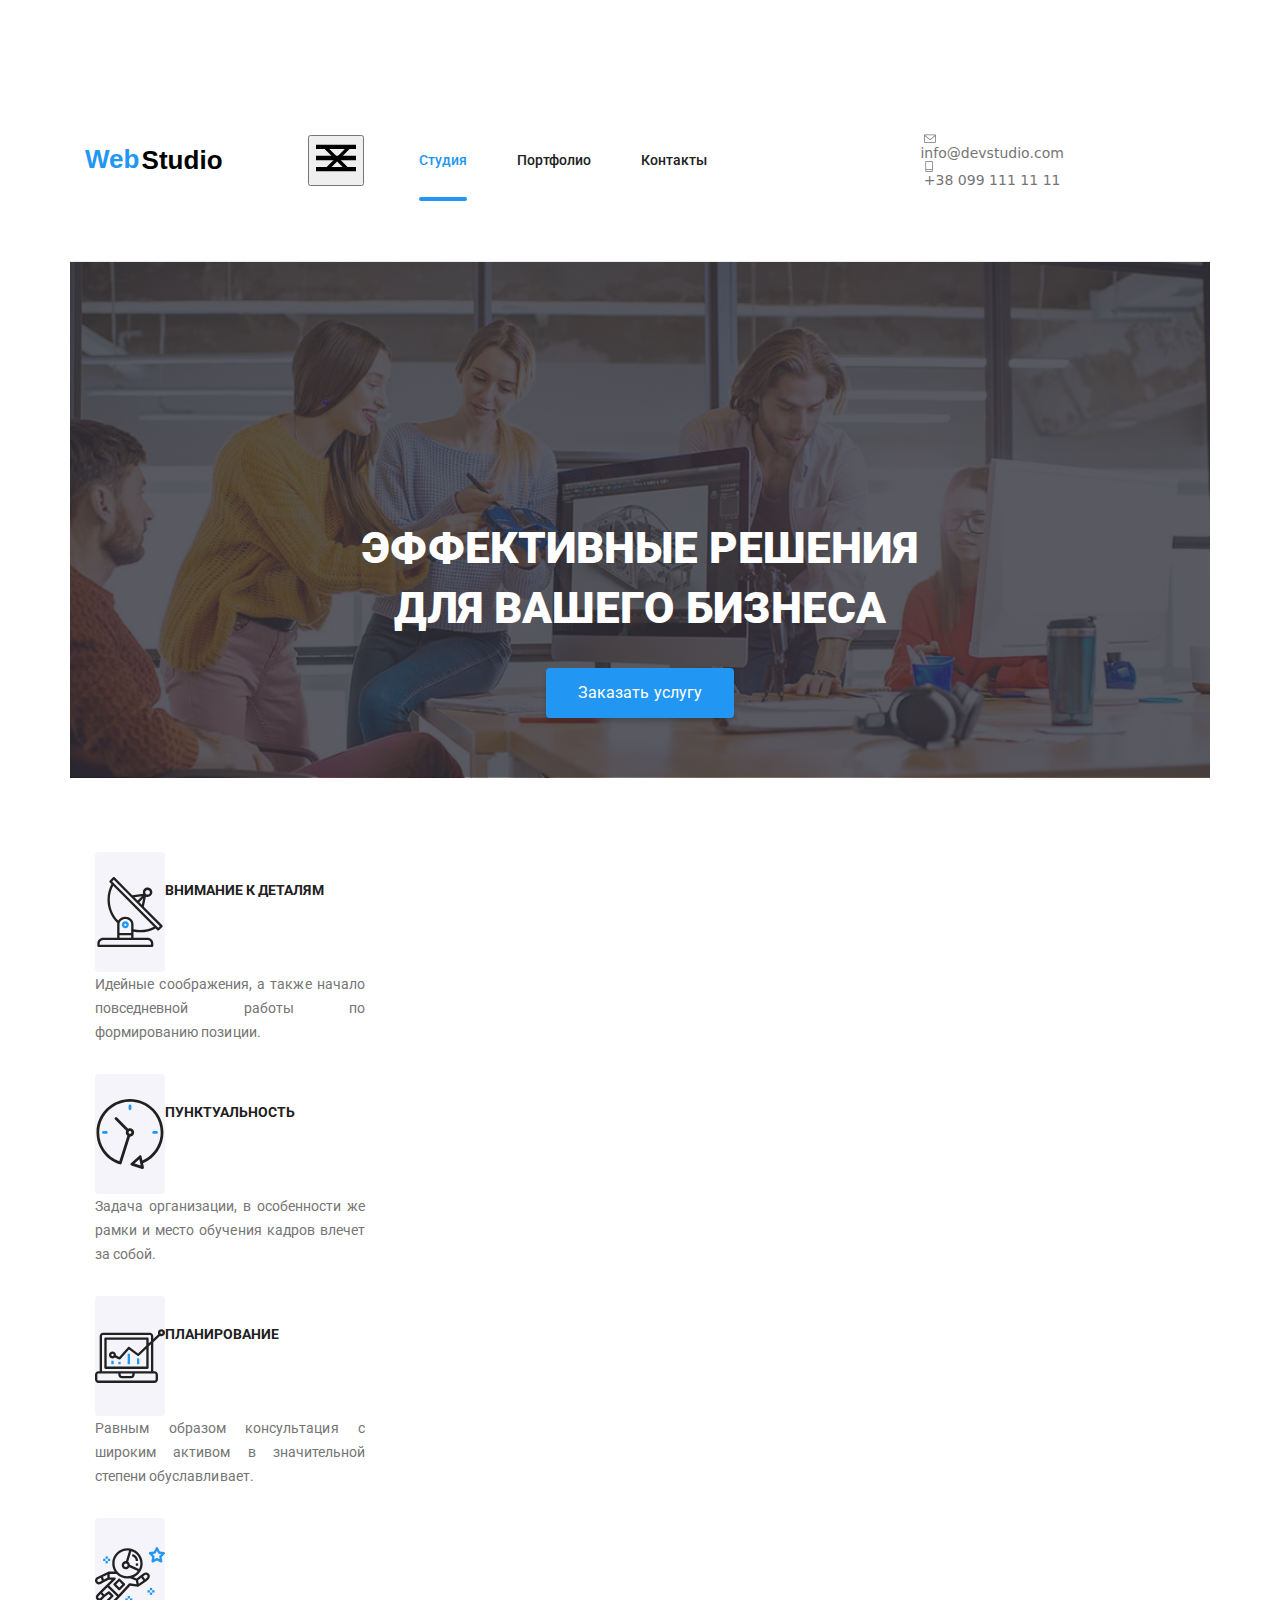
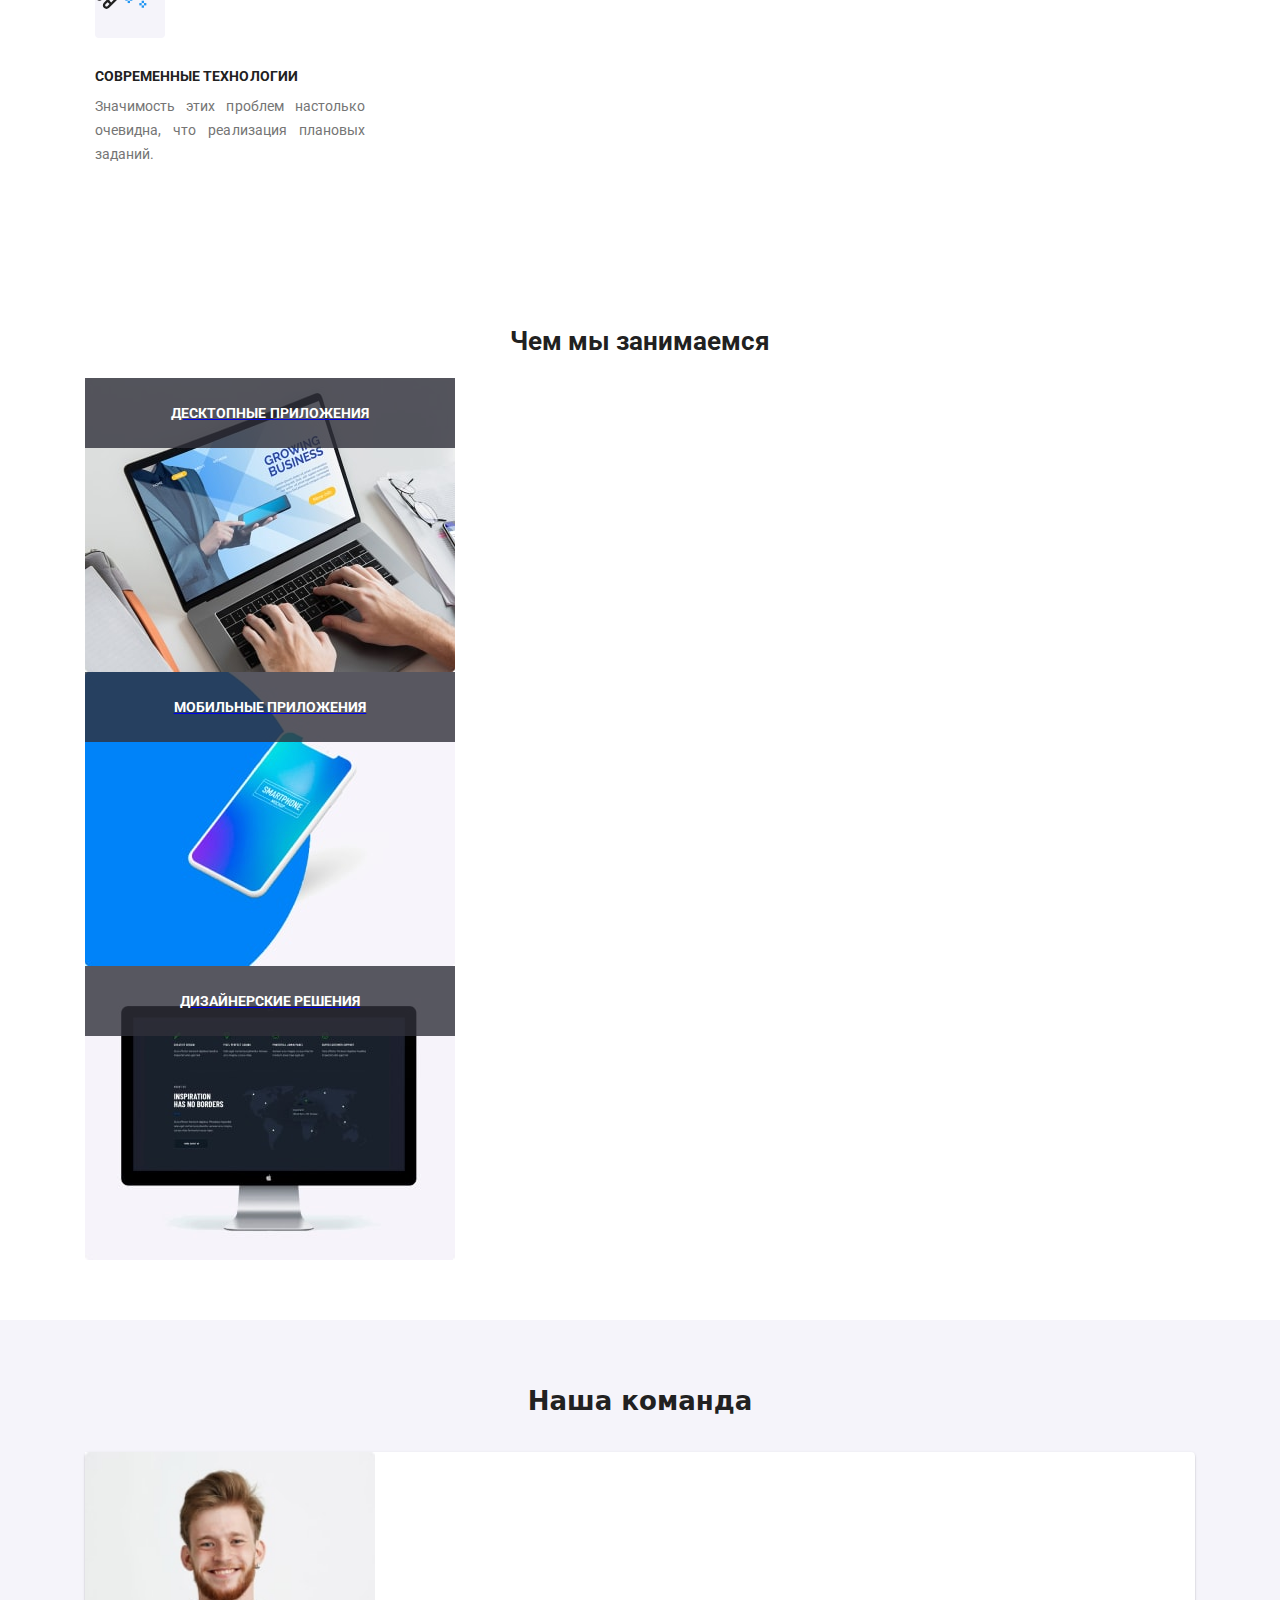
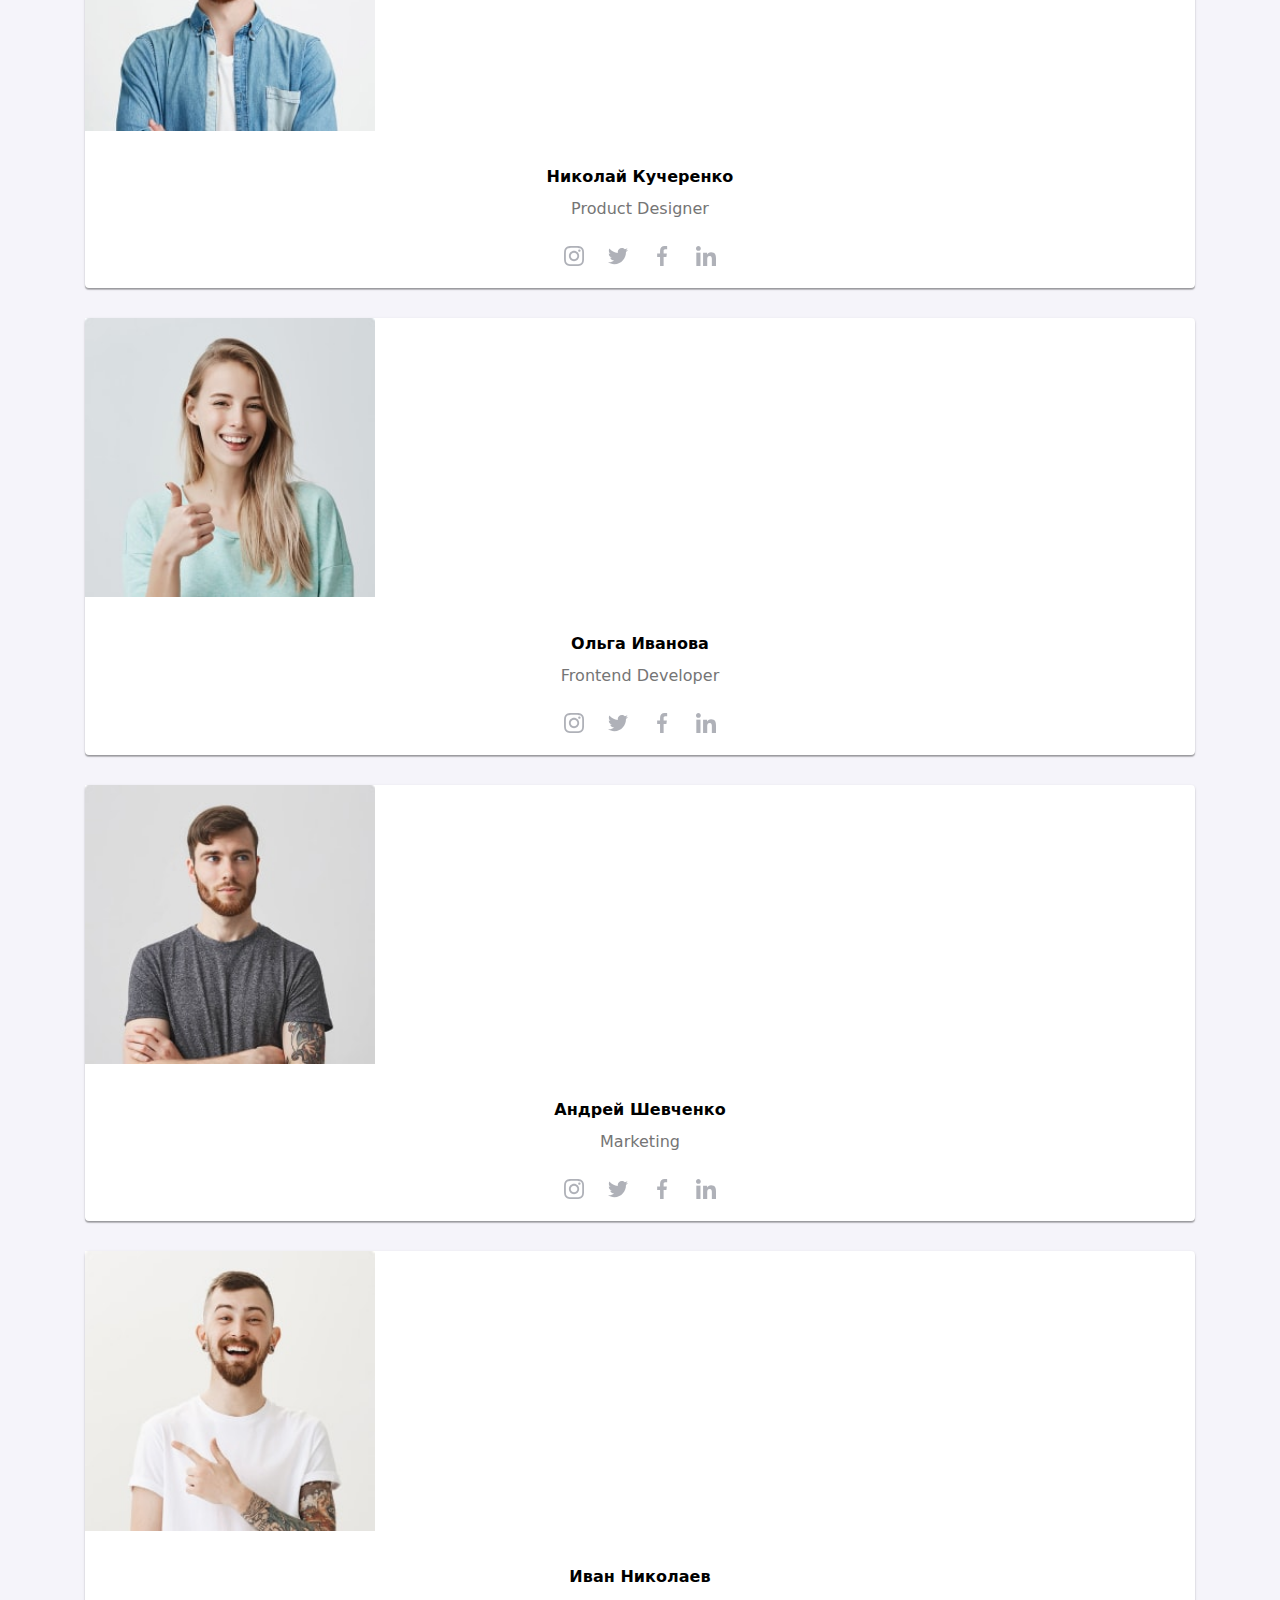
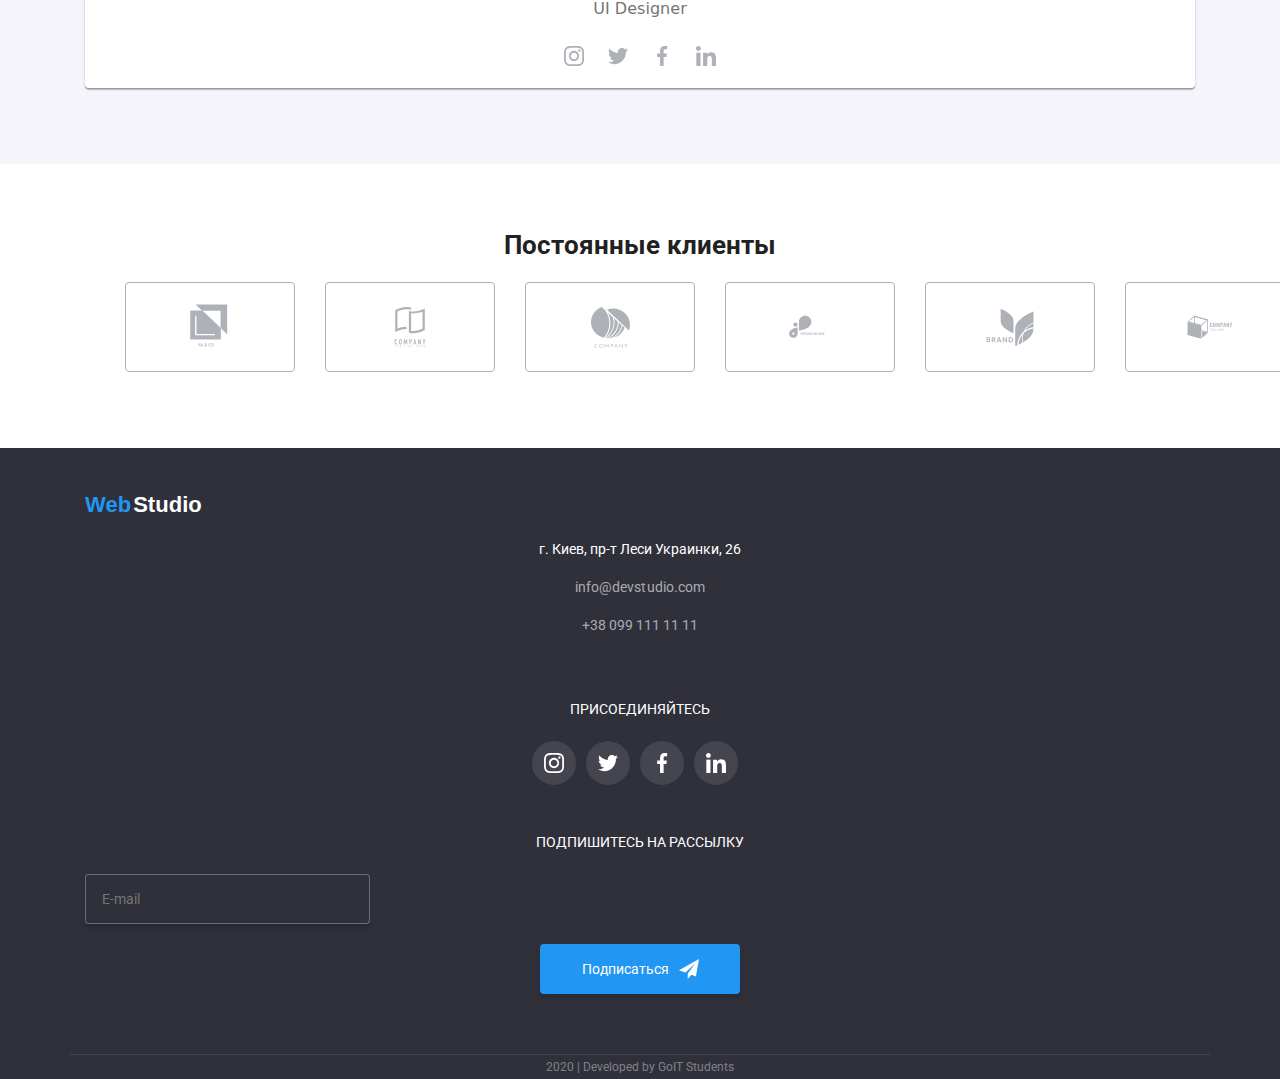
==== commit e28118fb: "Добавляет стили" ====
--- a/index.html
+++ b/index.html
@@ -28,24 +28,19 @@
 
         <button
           type="button"
-          class="menu-button"
-          aria-expanded="false"
-          aria-controls="menu-container"
+          class="menu-button is-open"
           data-menu-button
-        >
+         >
           <svg
             width="40"
             height="40"
             aria-label="Переключатель мобильного меню"
           >
             <use
-              class="icon-cross"
+              class="icon-close"
               href="./img/symbol-defs-non.svg#icon-close-black"
             ></use>
-            <use
-              class="icon-menu"
-              href="./img/symbol-defs-non.svg#icon-menu"
-            ></use>
+            <use class="icon-menu" href="./img/symbol-defs-non.svg#icon-menu"></use>
           </svg>
         </button>
 
@@ -256,7 +251,7 @@
           <h2 class="section-title">Наша команда</h2>
           <ul class="team">
             <li class="members">
-              <img src="img/tk1-min.jpg" alt="Николай Кучеренко" width="270" />
+              <img src="img/tk1-min.jpg" alt="Николай Кучеренко"  width="290px"/>
               <h3 class="name">Николай Кучеренко</h3>
               <p class="position">Product Designer</p>
               <ul class="social list">
@@ -295,7 +290,7 @@
               </ul>
             </li>
             <li class="members">
-              <img src="img/tk2-min.jpg" alt="Ольга Иванова" width="270" />
+              <img src="img/tk2-min.jpg" alt="Ольга Иванова" width="290" />
               <h3 class="name">Ольга Иванова</h3>
               <p class="position">Frontend Developer</p>
               <ul class="social list">
@@ -334,7 +329,7 @@
               </ul>
             </li>
             <li class="members">
-              <img src="img/tk3-min.jpg" alt="Андрей Шевченко" width="270" />
+              <img src="img/tk3-min.jpg" alt="Андрей Шевченко" width="290" />
               <h3 class="name">Андрей Шевченко</h3>
               <p class="position">Marketing</p>
               <ul class="social list">
@@ -373,7 +368,7 @@
               </ul>
             </li>
             <li class="members">
-              <img src="img/tk4-min.jpg" alt="Иван Николаев" width="270" />
+              <img src="img/tk4-min.jpg" alt="Иван Николаев" width="290" />
               <h3 class="name">Иван Николаев</h3>
               <p class="position">UI Designer</p>
               <ul class="social list">
--- a/css/main.min.css
+++ b/css/main.min.css
@@ -1,2 +1,2 @@
-.container{width:1200px;padding-left:15px;padding-right:15px;margin-left:auto;margin-right:auto}@media screen and (min-width: 480px){.container{width:480px}}@media screen and (min-width: 768px){.container{width:768px}}@media screen and (min-width: 1140px){.container{width:1140px}}.section{display:block;padding-top:94px;padding-bottom:94px;-webkit-box-align:center;-ms-flex-align:center;align-items:center;font-family:"Roboto",sans-serif;font-style:normal}.section-title{margin:0px;padding-bottom:50px;text-align:center;font-weight:bold;font-size:36px;line-height:42px;letter-spacing:0.03px;color:#212121}.section-item{margin-top:30px;margin-bottom:10px;font-weight:bold;font-size:14px;line-height:16px;letter-spacing:0.03px;color:#212121}.section-text{margin:0px;font-style:normal;font-weight:normal;font-size:14px;line-height:24px;letter-spacing:0.03px;color:#757575}.body{-webkit-box-sizing:border-box;box-sizing:border-box;background-color:#fff}*::before,*::after{-webkit-box-sizing:inherit;box-sizing:inherit}.list{list-style:none}.logo{display:-webkit-box;display:-ms-flexbox;display:flex;font-family:"Raleway", sans-serif;font-weight:bold;letter-spacing:0.03px;color:#2196f3;text-decoration:none}.studio{font-family:"Ralewey", sans-serif;font-weight:bold;letter-spacing:0.03px;margin-right:85px}.page-header .logo{font-size:26px}.page-header .studio{font-size:26px;line-height:31px;color:#000}.footer .logo{font-size:22px;padding-top:45px}.footer .studio{font-size:22px;color:#fff;text-decoration:none}.main-nav{display:-webkit-box;display:-ms-flexbox;display:flex;-webkit-box-align:center;-ms-flex-align:center;align-items:center;padding-bottom:0px;margin-bottom:0px;border-bottom:1px solid #ececec}.list{list-style:none}.site-nav{display:-webkit-box;display:-ms-flexbox;display:flex;margin-top:0px;margin-bottom:0px;font-family:"Roboto",sans-serif;font-size:14px;font-style:normal;font-weight:500;letter-spacing:0.02px}.site-nav .item{margin-right:50px}.site-nav .item:last-child{margin-right:0px}.site-nav .link.current{color:#2196f3}.site-nav .link.current::after{content:"";position:absolute;left:0;bottom:0;width:100%;height:4px;border-radius:2px;-webkit-transition:step-end;transition:step-end;background-color:#2196f3;-webkit-transition-duration:250ms;transition-duration:250ms;-webkit-transition-timing-function:cubic-bezier(0.4, 0, 0.2, 1);transition-timing-function:cubic-bezier(0.4, 0, 0.2, 1)}.site-nav .link{position:relative;display:block;color:#212121;padding-top:32px;padding-bottom:33px;text-decoration:none}.site-nav .link:hover{color:#2196f3}.site-nav .link:hover::after{background-color:#2196f3;-webkit-transform:scaleX(1);transform:scaleX(1)}.site-nav .link:focus{color:#2196f3}.site-nav .link::after{content:"";position:absolute;left:0;bottom:0;width:100%;height:4px;border-radius:2px;-webkit-transition-property:background-color;transition-property:background-color;-webkit-transition-duration:250ms;transition-duration:250ms;-webkit-transition-timing-function:cubic-bezier(0.4, 0, 0.2, 1);transition-timing-function:cubic-bezier(0.4, 0, 0.2, 1)}.contacts{display:-webkit-box;display:-ms-flexbox;display:flex;justify-items:center;margin-top:0px;margin-bottom:0px;margin-left:auto;text-decoration:none;font-size:14px;font-style:normal;font-weight:500;letter-spacing:0.02px}.contacts .items:last-child{margin-right:0px}.items a{display:-webkit-box;display:-ms-flexbox;display:flex;-webkit-box-align:center;-ms-flex-align:center;align-items:center;padding-top:32px;padding-bottom:33px;margin-right:30px;text-decoration:none;color:#757575;-webkit-transition-property:background-color;transition-property:background-color;-webkit-transition-duration:250ms;transition-duration:250ms;-webkit-transition-timing-function:cubic-bezier(0.4, 0, 0.2, 1);transition-timing-function:cubic-bezier(0.4, 0, 0.2, 1)}.items a:hover,.items a:focus{color:#2196f3}.items a .contacts-icon{display:-webkit-box;display:-ms-flexbox;display:flex;-webkit-box-align:center;-ms-flex-align:center;align-items:center;margin-right:10px;fill:currentColor}.items a:hover{color:#2196f3}.phone{width:10px;height:11px}.letter{width:20px;height:12px}.hero{-webkit-box-align:center;-ms-flex-align:center;align-items:center;text-align:center;background-image:-webkit-gradient(linear, left top, left bottom, from(rgba(47,48,58,0.8)), to(rgba(47,48,58,0.8))),url(../img/header_img_sq.jpg);background-image:linear-gradient(rgba(47,48,58,0.8), rgba(47,48,58,0.8)),url(../img/header_img_sq.jpg);background-repeat:no-repeat;background-size:cover;background-position:center;margin-left:auto;margin-right:auto;padding-top:0px;padding-bottom:0px}.hero-title{justify-items:center;-webkit-box-align:center;-ms-flex-align:center;align-items:center;margin-left:auto;margin-right:auto;margin-top:0px;color:#fff;font-family:"Roboto",sans-serif;letter-spacing:0.06px;text-align:center}.hero-buttom{padding:10px 32px;color:#fff;font-size:16px;line-height:30px;letter-spacing:0.06px;background-color:#2196f3;-webkit-box-shadow:0px 4px 4px rgba(0,0,0,0.15);box-shadow:0px 4px 4px rgba(0,0,0,0.15);border:0px;border-radius:4px;cursor:pointer}@media screen and (min-width: 480px){.hero{width:480px}.hero-title{padding-top:118px;width:480px;font-weight:900;font-size:26px;line-height:42px}}@media screen and (min-width: 768px){.hero{width:768px;display:block;-webkit-box-orient:vertical;-webkit-box-direction:normal;-ms-flex-direction:column;flex-direction:column}.hero-title{display:block;padding-top:118px;min-width:480px;font-weight:900;font-size:26px;line-height:42px}.hero-button{display:-webkit-inline-box;display:-ms-inline-flexbox;display:inline-flex}}@media screen and (min-width: 1140px){.hero{width:1140px;display:block;-webkit-box-orient:vertical;-webkit-box-direction:normal;-ms-flex-direction:column;flex-direction:column}.hero-title{display:block;padding-top:196px;min-width:646px;font-size:44px;line-height:60px}.hero-button{display:-webkit-inline-box;display:-ms-inline-flexbox;display:inline-flex}}.button-close{display:block;position:absolute;width:30px;height:30px;border-radius:50%;right:-10px;top:-5px;background:#fff;border:none;-webkit-box-shadow:0px 2px 1px rgba(0,0,0,0.2),0px 1px 1px rgba(0,0,0,0.14),0px 1px 3px rgba(0,0,0,0.12);box-shadow:0px 2px 1px rgba(0,0,0,0.2),0px 1px 1px rgba(0,0,0,0.14),0px 1px 3px rgba(0,0,0,0.12);cursor:pointer}.icon-button-close{display:block;width:18px;height:18px;-webkit-box-align:center;-ms-flex-align:center;align-items:center}.icon-button-close:hover{fill:#2196f3}.backdrop{position:fixed;top:0;left:0;width:100%;height:100%;background:rgba(0,0,0,0.2)}.is-hidden{opacity:0;pointer-events:none;visibility:hidden}.modal{display:-webkit-box;display:-ms-flexbox;display:flex;-webkit-box-pack:stretch;-ms-flex-pack:stretch;justify-content:stretch;-webkit-box-align:stretch;-ms-flex-align:stretch;align-items:stretch;position:absolute;top:50%;left:50%;max-width:528px;height:581px;padding:40px;background:#ffffff;-webkit-box-shadow:0px 2px 1px rgba(0,0,0,0.2),0px 1px 1px rgba(0,0,0,0.14),0px 1px 3px rgba(0,0,0,0.12);box-shadow:0px 2px 1px rgba(0,0,0,0.2),0px 1px 1px rgba(0,0,0,0.14),0px 1px 3px rgba(0,0,0,0.12);border-radius:4px;-webkit-transform:translate(-50%, -50%);transform:translate(-50%, -50%);-webkit-transition-duration:250ms;transition-duration:250ms;-webkit-transition-timing-function:cubic-bezier(0.4, 0, 0.2, 1);transition-timing-function:cubic-bezier(0.4, 0, 0.2, 1)}.form-title{display:block;max-width:700px;margin-bottom:0px;font-family:"Roboto",sans-serif;font-style:normal;font-weight:bold;font-size:20px;line-height:23px;text-align:center;letter-spacing:0.03px;color:#212121}.form-group{display:-webkit-box;display:-ms-flexbox;display:flex;-webkit-box-orient:vertical;-webkit-box-direction:normal;-ms-flex-direction:column;flex-direction:column}.form-list{position:relative;margin-top:30px;margin-right:0px;padding:0px;list-style:none;border-radius:4px}.form-label{position:absolute;top:30%;left:37px;margin:0px;-webkit-transform:translateY(-12%);transform:translateY(-12%)}.form-label-comment{position:absolute;top:10%;left:8px;-webkit-transform:translate(-3%, -12%);transform:translate(-3%, -12%)}.form-item{display:-webkit-box;display:-ms-flexbox;display:flex;width:100%;height:40px;padding-left:40px;margin-right:0px;border:1px solid rgba(33,33,33,0.2);border-radius:4px;outline:none}.form-item-comment{width:100%;height:120px;padding:12px 16px;border:1px solid rgba(33,33,33,0.2);border-radius:4px}.form-item:focus{outline:none;border-color:#2196f3}.form-item:focus+.form-label{color:#2196f3;border-color:#2196f3;-webkit-transform:translate(-30px, -35px);transform:translate(-30px, -35px);-webkit-transition:250ms linear, -webkit-transform 500ms;transition:250ms linear, -webkit-transform 500ms;transition:250ms linear, transform 500ms;transition:250ms linear, transform 500ms, -webkit-transform 500ms}.form-item-comment:focus{outline:none;border-color:#2196f3}.form-item-comment:focus+.form-label-comment{outline:none;color:#2196f3;border-color:#2196f3;-webkit-transform:translate(-1px, -40px);transform:translate(-1px, -40px);-webkit-transition:250ms linear, -webkit-transform 500ms;transition:250ms linear, -webkit-transform 500ms;transition:250ms linear, transform 500ms;transition:250ms linear, transform 500ms, -webkit-transform 500ms}.modal-icon{position:absolute;fill:#212121;top:30%;left:10px;display:inline-block;width:18px;height:18px;-webkit-transform:translateY(-15%);transform:translateY(-15%)}.form-item:focus+.form-label+.modal-icon{fill:#2196f3;border-color:#2196f3}.button-submit{position:relative;display:block;text-align:center;-ms-flex-item-align:center;-ms-grid-row-align:center;align-self:center;width:200px;min-height:50px;margin-top:30px;color:#fff;font-size:16px;line-height:30px;letter-spacing:0.06px;background-color:#2196f3;-webkit-box-shadow:0px 4px 4px rgba(0,0,0,0.15);box-shadow:0px 4px 4px rgba(0,0,0,0.15);border:0px;border-radius:4px;cursor:pointer}.checkbox{display:block;margin-top:20px}.checkbox input[type="checkbox"]{-moz-appearance:none;appearance:none;-webkit-appearance:none}.checkbox label{position:relative;display:inline-block;padding-left:22px}.checkbox label::before,.checkbox label::after{position:absolute;content:"";display:inline-block;border-radius:2px}.checkbox label::before{height:15px;width:15px;border:1px solid #212121;left:0px;top:3px;background-color:#fff}.checkbox label::after{height:5px;width:9px;border-left:2px solid #fff;border-bottom:2px solid #fff;-webkit-transform:rotate(-45deg);transform:rotate(-45deg);left:4px;top:7px}.checkbox input[type="checkbox"]+label::after{content:none}.checkbox input[type="checkbox"]:checked+label::after{content:""}.checkbox input[type="checkbox"]:checked+label::before{background-color:#2196f3;border:#2196f3}.rules{color:#2196f3;text-decoration:underline}.features{padding-bottom:0px}.advantages{display:-webkit-box;display:-ms-flexbox;display:flex;margin-bottom:0px;padding-left:0px;-webkit-box-pack:justify;-ms-flex-pack:justify;justify-content:space-between;font-family:"Roboto",sans-serif;color:#212121;text-decoration:none;font-size:14px;font-style:normal;font-weight:500;letter-spacing:0.02px}.advantages-image{display:-webkit-box;display:-ms-flexbox;display:flex;-webkit-box-pack:center;-ms-flex-pack:center;justify-content:center;-webkit-box-align:center;-ms-flex-align:center;align-items:center;height:120px;background-color:#f5f4fa;border-radius:4px}.details{width:270px;display:block;padding-right:30px}.details:last-child{padding-right:0px}.icon{width:70px;height:70px}.aboutcompany{padding-top:94px}@media screen and (min-width: 480px){.aboutcompany{display:none}}a{list-style:none}.works{display:-webkit-box;display:-ms-flexbox;display:flex;margin-left:0px;padding-left:0px;margin-bottom:0px;-webkit-box-pack:justify;-ms-flex-pack:justify;justify-content:space-between}.box1{background-image:url("../img/box1-min.jpg");width:370px;height:294px}.box2{background-image:url("../img/box2-min.jpg");width:370px;height:294px}.box3{background-image:url("../img/box3-min.jpg");width:370px;height:294px}.occupation{display:-webkit-box;display:-ms-flexbox;display:flex;-webkit-box-align:end;-ms-flex-align:end;align-items:flex-end;padding-right:30px}.occupation:last-child{padding-right:0px}.section-title-company{-webkit-box-align:center;-ms-flex-align:center;align-items:center;text-align:center;padding-top:27px;padding-bottom:27px;margin-top:0;margin-bottom:0px;background-color:rgba(47,48,58,0.8);color:#fff;width:370px;height:70px;font-style:normal;font-weight:bold;font-size:14px;letter-spacing:0.03px}.section-item.company:last-child{padding-right:0px}.ourteam{background-color:#f5f4fa}.team{display:-webkit-box;display:-ms-flexbox;display:flex;padding-top:0px;margin-top:0px;margin-bottom:0px;margin-left:0px;padding-left:0px;-webkit-box-pack:justify;-ms-flex-pack:justify;justify-content:space-between;padding-right:30px}.members{display:block;-webkit-box-align:center;-ms-flex-align:center;align-items:center;background-color:#fff;border-radius:4px;-webkit-box-shadow:0px 2px 1px rgba(0,0,0,0.2),0px 1px 1px rgba(0,0,0,0.14),0px 1px 3px rgba(0,0,0,0.12);box-shadow:0px 2px 1px rgba(0,0,0,0.2),0px 1px 1px rgba(0,0,0,0.14),0px 1px 3px rgba(0,0,0,0.12)}.members:not(:last-child){margin-right:30px}.name{text-align:center;margin-top:30px;margin-bottom:0px;font-weight:bold;font-size:16px;line-height:24px;letter-spacing:0.03px}.position{text-align:center;margin-top:10px;margin-bottom:0px;font-style:normal;font-weight:normal;font-size:16px;line-height:19px;letter-spacing:0.03px;color:#757575}.social{display:-webkit-box;display:-ms-flexbox;display:flex;padding-left:0px;margin-bottom:24px;-webkit-box-pack:center;-ms-flex-pack:center;justify-content:center;margin-top:16px}.social .links a{display:-webkit-box;display:-ms-flexbox;display:flex;-webkit-box-pack:center;-ms-flex-pack:center;justify-content:center;-webkit-box-align:center;-ms-flex-align:center;align-items:center;border-radius:50%;width:44px;height:44px;cursor:pointer;-webkit-transition-property:background-color;transition-property:background-color;-webkit-transition-duration:250ms;transition-duration:250ms;-webkit-transition-timing-function:cubic-bezier(0.4, 0, 0.2, 1);transition-timing-function:cubic-bezier(0.4, 0, 0.2, 1)}.social .links a:hover .social-icon{fill:#fff}.social .links a:focus .social-icon{fill:#fff}.links a:hover,.links a:focus{background-color:#2196f3}.links a:last-child{padding-right:0px}.social-icon{width:20px;height:20px;fill:#afb1b8}.partners{padding-top:94px}.customers{display:-webkit-box;display:-ms-flexbox;display:flex;margin-top:0px;margin-bottom:0px;padding-left:0px;-webkit-box-pack:justify;-ms-flex-pack:justify;justify-content:space-between}.customers-icon{fill:#afb1b8}.examples a{display:-webkit-box;display:-ms-flexbox;display:flex;-webkit-box-align:center;-ms-flex-align:center;align-items:center;-webkit-box-pack:center;-ms-flex-pack:center;justify-content:center;width:170px;height:90px;margin-right:30px;border:1px solid #afb1b8;border-radius:4px;-webkit-transition-property:background-color;transition-property:background-color;-webkit-transition-duration:250ms;transition-duration:250ms;-webkit-transition-timing-function:cubic-bezier(0.4, 0, 0.2, 1);transition-timing-function:cubic-bezier(0.4, 0, 0.2, 1)}.examples a:hover,.examples a:focus{border-color:#2196f3}.examples a:hover .customers-icon,.examples a:focus .customers-icon{fill:#2196f3}.examples a:last-child{margin-right:0px}.footer{font-family:"Roboto",sans-serif;font-style:normal;font-weight:normal;font-size:14px;line-height:24px;letter-spacing:0.03px;color:#fff;background-color:#2f303a}.footer .container{display:-webkit-box;display:-ms-flexbox;display:flex;-webkit-box-pack:stretch;-ms-flex-pack:stretch;justify-content:stretch;-webkit-box-align:baseline;-ms-flex-align:baseline;align-items:baseline}.contact-footer{display:block;margin-left:0px;padding-bottom:28px;font-style:normal}.address-footer{display:block;margin-top:20px;font-style:normal;line-height:24px}.addresses-details{padding-bottom:0px;margin-top:0px}.addresses{display:block;padding-bottom:0px;margin-top:0px}.addresses a{font-style:normal;color:rgba(255,255,255,0.6);text-decoration:none;line-height:24px}.info{display:block;padding-left:59px}.join{display:block;padding-top:45px;margin:0px}.social-links{display:-webkit-box;display:-ms-flexbox;display:flex;-webkit-box-pack:justify;-ms-flex-pack:justify;justify-content:space-between;-webkit-box-align:center;-ms-flex-align:center;align-items:center;padding-left:0px;padding-top:20px;margin-bottom:0px;margin-top:0px}.reference a{display:-webkit-inline-box;display:-ms-inline-flexbox;display:inline-flex;-webkit-box-pack:center;-ms-flex-pack:center;justify-content:center;-webkit-box-align:center;-ms-flex-align:center;align-items:center;border-radius:50%;width:44px;height:44px;background:rgba(255,255,255,0.1);margin-right:10px;cursor:pointer;-webkit-transition-property:background-color;transition-property:background-color;-webkit-transition:250ms,cubic-bezier(0.4, 0, 0.2, 1);transition:250ms,cubic-bezier(0.4, 0, 0.2, 1)}.reference a:hover{background-color:#2196f3;-webkit-transition:250ms,cubic-bezier(0.4, 0, 0.2, 1);transition:250ms,cubic-bezier(0.4, 0, 0.2, 1)}.reference-icon{width:20px;height:20px;fill:#fff}.distribution{display:-webkit-box;display:-ms-flexbox;display:flex;padding-left:94px;padding-top:45px;margin:0px}.form-subscribe{display:-webkit-box;display:-ms-flexbox;display:flex;-webkit-box-orient:vertical;-webkit-box-direction:normal;-ms-flex-direction:column;flex-direction:column;padding-bottom:20px;margin:0px}.email{display:block;width:358px;height:50px;padding-left:16px;margin-right:12px;border:1px solid rgba(255,255,255,0.3);-webkit-box-sizing:border-box;box-sizing:border-box;-webkit-box-shadow:0px 4px 4px rgba(0,0,0,0.15);box-shadow:0px 4px 4px rgba(0,0,0,0.15);border-radius:4px;background-color:#2f303a}.subscribe{display:block;padding-bottom:20px;font-family:"Roboto",sans-serif;font-style:normal;font-weight:normal;font-size:14px;line-height:24px;letter-spacing:0.03px;color:white}.button-footer{display:-webkit-inline-box;display:-ms-inline-flexbox;display:inline-flex;margin-top:44px;width:200px;height:50px;-webkit-box-pack:center;-ms-flex-pack:center;justify-content:center;-webkit-box-align:center;-ms-flex-align:center;align-items:center;text-align:center;border:0px;background:#2196f3;color:#fff;-webkit-box-shadow:0px 4px 4px rgba(0,0,0,0.15);box-shadow:0px 4px 4px rgba(0,0,0,0.15);border-radius:4px;cursor:pointer}.button-icon{width:20px;height:20px;margin-left:10px}.developed{display:block;-ms-flex-item-align:center;-ms-grid-row-align:center;align-self:center;text-align:center;font-style:normal;font-weight:normal;margin:auto;font-size:12px;line-height:24px;color:rgba(255,255,255,0.4)}.copirate{border-top:1px solid rgba(255,255,255,0.1)}
+.container{width:1200px;padding-left:15px;padding-right:15px;margin-left:auto;margin-right:auto}@media screen and (min-width: 320px){.container{width:320px;padding-top:60px;padding-bottom:60px;padding-right:15px;padding-left:15px;margin:0px auto 0px auto}.container:nth-last-child(4){padding-bottom:0px}}@media screen and (min-width: 768px){.container{width:768px}}@media screen and (min-width: 1140px){.container{width:1140px}}.section{display:block;-webkit-box-align:center;-ms-flex-align:center;align-items:center;font-family:"Roboto",sans-serif;font-style:normal}.section-title{margin:0px;text-align:center;font-weight:bold;line-height:42px;letter-spacing:0.03px;color:#212121}@media screen and (min-width: 320px){.section-title{font-size:26px}}.section-item{margin-top:30px;margin-bottom:10px;font-weight:bold;font-size:14px;line-height:16px;letter-spacing:0.03px;color:#212121}@media screen and (min-width: 320px){.section-item{text-align:center}}.section-text{margin:0px;font-style:normal;font-weight:normal;font-size:14px;line-height:24px;letter-spacing:0.03px;color:#757575}@media screen and (min-width: 320px){.section-text{text-align:justify}}.body{-webkit-box-sizing:border-box;box-sizing:border-box;background-color:#fff}*::before,*::after{-webkit-box-sizing:inherit;box-sizing:inherit}.list{list-style:none}.logo{display:-webkit-box;display:-ms-flexbox;display:flex;font-family:"Ralewey", sans-serif;font-weight:bold;letter-spacing:0.03px;color:#2196f3;text-decoration:none}.studio{font-family:"Ralewey", sans-serif;font-weight:bold;letter-spacing:0.03px;margin-right:85px;padding-left:2px}.page-header .logo{font-size:26px}.page-header .studio{font-size:26px;line-height:31px;color:#000}.footer .logo{font-size:22px;padding-top:45px}.footer .studio{font-size:22px;color:#fff;text-decoration:none}.main-nav{display:-webkit-box;display:-ms-flexbox;display:flex;-webkit-box-align:center;-ms-flex-align:center;align-items:center;padding-bottom:0px;margin-bottom:0px;border-bottom:1px solid #ececec}.list{list-style:none}.site-nav{display:-webkit-box;display:-ms-flexbox;display:flex;margin-top:0px;margin-bottom:0px;font-family:"Roboto",sans-serif;font-size:14px;font-style:normal;font-weight:500;letter-spacing:0.02px}.site-nav .item{margin-right:50px}.site-nav .item:last-child{margin-right:0px}.site-nav .link.current{color:#2196f3}.site-nav .link.current::after{content:"";position:absolute;left:0;bottom:0;width:100%;height:4px;border-radius:2px;-webkit-transition:step-end;transition:step-end;background-color:#2196f3;-webkit-transition-duration:250ms;transition-duration:250ms;-webkit-transition-timing-function:cubic-bezier(0.4, 0, 0.2, 1);transition-timing-function:cubic-bezier(0.4, 0, 0.2, 1)}.site-nav .link{position:relative;display:block;color:#212121;padding-top:32px;padding-bottom:33px;text-decoration:none}.site-nav .link:hover{color:#2196f3}.site-nav .link:hover::after{background-color:#2196f3;-webkit-transform:scaleX(1);transform:scaleX(1)}.site-nav .link:focus{color:#2196f3}.site-nav .link::after{content:"";position:absolute;left:0;bottom:0;width:100%;height:4px;border-radius:2px;-webkit-transition-property:background-color;transition-property:background-color;-webkit-transition-duration:250ms;transition-duration:250ms;-webkit-transition-timing-function:cubic-bezier(0.4, 0, 0.2, 1);transition-timing-function:cubic-bezier(0.4, 0, 0.2, 1)}.contacts{justify-items:center;margin-top:0px;margin-bottom:0px;margin-left:auto;text-decoration:none;font-size:14px;font-style:normal;font-weight:500;letter-spacing:0.02px}.contacts .items:last-child{margin-right:0px}.items a{-webkit-box-align:center;-ms-flex-align:center;align-items:center;padding-top:32px;padding-bottom:33px;margin-right:30px;text-decoration:none;color:#757575;-webkit-transition-property:background-color;transition-property:background-color;-webkit-transition-duration:250ms;transition-duration:250ms;-webkit-transition-timing-function:cubic-bezier(0.4, 0, 0.2, 1);transition-timing-function:cubic-bezier(0.4, 0, 0.2, 1)}.items a:hover,.items a:focus{color:#2196f3}.items a .contacts-icon{display:-webkit-box;display:-ms-flexbox;display:flex;-webkit-box-align:center;-ms-flex-align:center;align-items:center;margin-right:10px;fill:currentColor}.items a:hover{color:#2196f3}.phone{width:10px;height:11px}.letter{width:20px;height:12px}.hero{-webkit-box-align:center;-ms-flex-align:center;align-items:center;text-align:center;background-image:-webkit-gradient(linear, left top, left bottom, from(rgba(47,48,58,0.8)), to(rgba(47,48,58,0.8))),url(../img/header_img_sq.jpg);background-image:linear-gradient(rgba(47,48,58,0.8), rgba(47,48,58,0.8)),url(../img/header_img_sq.jpg);background-repeat:no-repeat;background-size:cover;background-position:center;margin-left:auto;margin-right:auto;padding-top:0px;padding-bottom:0px}.hero-title{justify-items:center;-webkit-box-align:center;-ms-flex-align:center;align-items:center;margin-left:auto;margin-right:auto;margin-top:0px;color:#fff;font-family:"Roboto",sans-serif;letter-spacing:0.06px;text-align:center}.hero-buttom{padding:10px 32px;color:#fff;font-size:16px;line-height:30px;letter-spacing:0.06px;background-color:#2196f3;-webkit-box-shadow:0px 4px 4px rgba(0,0,0,0.15);box-shadow:0px 4px 4px rgba(0,0,0,0.15);border:0px;border-radius:4px;cursor:pointer}@media screen and (min-width: 480px){.hero{width:480px}.hero-title{padding-top:118px;width:480px;font-weight:900;font-size:26px;line-height:42px}}@media screen and (min-width: 768px){.hero{width:768px;display:block;-webkit-box-orient:vertical;-webkit-box-direction:normal;-ms-flex-direction:column;flex-direction:column}.hero-title{display:block;padding-top:118px;min-width:480px;font-weight:900;font-size:26px;line-height:42px}.hero-button{display:-webkit-inline-box;display:-ms-inline-flexbox;display:inline-flex}}@media screen and (min-width: 1140px){.hero{width:1140px;display:block;-webkit-box-orient:vertical;-webkit-box-direction:normal;-ms-flex-direction:column;flex-direction:column}.hero-title{display:block;padding-top:196px;min-width:646px;font-size:44px;line-height:60px}.hero-button{display:-webkit-inline-box;display:-ms-inline-flexbox;display:inline-flex}}.button-close{display:block;position:absolute;width:30px;height:30px;border-radius:50%;right:-10px;top:-5px;background:#fff;border:none;-webkit-box-shadow:0px 2px 1px rgba(0,0,0,0.2),0px 1px 1px rgba(0,0,0,0.14),0px 1px 3px rgba(0,0,0,0.12);box-shadow:0px 2px 1px rgba(0,0,0,0.2),0px 1px 1px rgba(0,0,0,0.14),0px 1px 3px rgba(0,0,0,0.12);cursor:pointer}.icon-button-close{display:block;width:18px;height:18px;-webkit-box-align:center;-ms-flex-align:center;align-items:center}.icon-button-close:hover{fill:#2196f3}.backdrop{position:fixed;top:0;left:0;width:100%;height:100%;background:rgba(0,0,0,0.2)}.is-hidden{opacity:0;pointer-events:none;visibility:hidden}.modal{display:-webkit-box;display:-ms-flexbox;display:flex;-webkit-box-pack:stretch;-ms-flex-pack:stretch;justify-content:stretch;-webkit-box-align:stretch;-ms-flex-align:stretch;align-items:stretch;position:absolute;top:50%;left:50%;max-width:528px;height:581px;padding:40px;background:#ffffff;-webkit-box-shadow:0px 2px 1px rgba(0,0,0,0.2),0px 1px 1px rgba(0,0,0,0.14),0px 1px 3px rgba(0,0,0,0.12);box-shadow:0px 2px 1px rgba(0,0,0,0.2),0px 1px 1px rgba(0,0,0,0.14),0px 1px 3px rgba(0,0,0,0.12);border-radius:4px;-webkit-transform:translate(-50%, -50%);transform:translate(-50%, -50%);-webkit-transition-duration:250ms;transition-duration:250ms;-webkit-transition-timing-function:cubic-bezier(0.4, 0, 0.2, 1);transition-timing-function:cubic-bezier(0.4, 0, 0.2, 1)}.form-title{display:block;max-width:700px;margin-bottom:0px;font-family:"Roboto",sans-serif;font-style:normal;font-weight:bold;font-size:20px;line-height:23px;text-align:center;letter-spacing:0.03px;color:#212121}.form-group{display:-webkit-box;display:-ms-flexbox;display:flex;-webkit-box-orient:vertical;-webkit-box-direction:normal;-ms-flex-direction:column;flex-direction:column}.form-list{position:relative;margin-top:30px;margin-right:0px;padding:0px;list-style:none;border-radius:4px}.form-label{position:absolute;top:30%;left:37px;margin:0px;-webkit-transform:translateY(-12%);transform:translateY(-12%)}.form-label-comment{position:absolute;top:10%;left:8px;-webkit-transform:translate(-3%, -12%);transform:translate(-3%, -12%)}.form-item{display:-webkit-box;display:-ms-flexbox;display:flex;width:100%;height:40px;padding-left:40px;margin-right:0px;border:1px solid rgba(33,33,33,0.2);border-radius:4px;outline:none}.form-item-comment{width:100%;height:120px;padding:12px 16px;border:1px solid rgba(33,33,33,0.2);border-radius:4px}.form-item:focus{outline:none;border-color:#2196f3}.form-item:focus+.form-label{color:#2196f3;border-color:#2196f3;-webkit-transform:translate(-30px, -35px);transform:translate(-30px, -35px);-webkit-transition:250ms linear, -webkit-transform 500ms;transition:250ms linear, -webkit-transform 500ms;transition:250ms linear, transform 500ms;transition:250ms linear, transform 500ms, -webkit-transform 500ms}.form-item-comment:focus{outline:none;border-color:#2196f3}.form-item-comment:focus+.form-label-comment{outline:none;color:#2196f3;border-color:#2196f3;-webkit-transform:translate(-1px, -40px);transform:translate(-1px, -40px);-webkit-transition:250ms linear, -webkit-transform 500ms;transition:250ms linear, -webkit-transform 500ms;transition:250ms linear, transform 500ms;transition:250ms linear, transform 500ms, -webkit-transform 500ms}.modal-icon{position:absolute;fill:#212121;top:30%;left:10px;display:inline-block;width:18px;height:18px;-webkit-transform:translateY(-15%);transform:translateY(-15%)}.form-item:focus+.form-label+.modal-icon{fill:#2196f3;border-color:#2196f3}.button-submit{position:relative;display:block;text-align:center;-ms-flex-item-align:center;-ms-grid-row-align:center;align-self:center;width:200px;min-height:50px;margin-top:30px;color:#fff;font-size:16px;line-height:30px;letter-spacing:0.06px;background-color:#2196f3;-webkit-box-shadow:0px 4px 4px rgba(0,0,0,0.15);box-shadow:0px 4px 4px rgba(0,0,0,0.15);border:0px;border-radius:4px;cursor:pointer}.checkbox{display:block;margin-top:20px}.checkbox input[type="checkbox"]{-moz-appearance:none;appearance:none;-webkit-appearance:none}.checkbox label{position:relative;display:inline-block;padding-left:22px}.checkbox label::before,.checkbox label::after{position:absolute;content:"";display:inline-block;border-radius:2px}.checkbox label::before{height:15px;width:15px;border:1px solid #212121;left:0px;top:3px;background-color:#fff}.checkbox label::after{height:5px;width:9px;border-left:2px solid #fff;border-bottom:2px solid #fff;-webkit-transform:rotate(-45deg);transform:rotate(-45deg);left:4px;top:7px}.checkbox input[type="checkbox"]+label::after{content:none}.checkbox input[type="checkbox"]:checked+label::after{content:""}.checkbox input[type="checkbox"]:checked+label::before{background-color:#2196f3;border:#2196f3}.rules{color:#2196f3;text-decoration:underline}.features{padding-bottom:0px}@media screen and (min-width: 768px){.features{padding-top:0px}}.advantages{margin-bottom:0px;margin-left:auto;margin-right:auto;padding-left:0px;-webkit-box-pack:justify;-ms-flex-pack:justify;justify-content:space-between;font-family:"Roboto",sans-serif;color:#212121;text-decoration:none;font-size:14px;font-style:normal;font-weight:500;letter-spacing:0.02px}@media screen and (min-width: 768px){.advantages .details{display:-webkit-box;display:-ms-flexbox;display:flex;-ms-flex-wrap:wrap;flex-wrap:wrap;width:354px;margin:-5px}}@media screen and (min-width: 1140px){.advantages .details{display:-webkit-box;display:-ms-flexbox;display:flex;width:270px;margin:10px;margin-bottom:0px;padding-left:0px}}@media screen and (min-width: 320px){.advantages .details:not(:last-child){margin-bottom:30px}}.advantages-image{display:-webkit-box;display:-ms-flexbox;display:flex;-webkit-box-pack:center;-ms-flex-pack:center;justify-content:center;-webkit-box-align:center;-ms-flex-align:center;align-items:center;height:120px;background-color:#f5f4fa;border-radius:4px}.details:last-child{padding-right:0px}.icon{width:70px;height:70px}.aboutcompany{padding-top:94px}@media screen and (max-width: 1139px){.aboutcompany{display:none}}a{list-style:none}.works{margin-left:0px;padding-left:0px;margin-bottom:0px;-webkit-box-pack:justify;-ms-flex-pack:justify;justify-content:space-between}.box1{background-image:url("../img/box1-min.jpg");width:370px;height:294px}.box2{background-image:url("../img/box2-min.jpg");width:370px;height:294px}.box3{background-image:url("../img/box3-min.jpg");width:370px;height:294px}.occupation{-webkit-box-align:end;-ms-flex-align:end;align-items:flex-end;padding-right:30px}.occupation:last-child{padding-right:0px}.section-title-company{-webkit-box-align:center;-ms-flex-align:center;align-items:center;text-align:center;padding-top:27px;padding-bottom:27px;margin-top:0;margin-bottom:0px;background-color:rgba(47,48,58,0.8);color:#fff;width:370px;height:70px;font-style:normal;font-weight:bold;font-size:14px;letter-spacing:0.03px}.section-item.company:last-child{padding-right:0px}.section-ourteam{background-color:#f5f4fa}@media screen and (min-width: 320px){.team{display:block;-webkit-box-pack:center;-ms-flex-pack:center;justify-content:center;padding-left:0px}}.members{display:block;-webkit-box-align:center;-ms-flex-align:center;align-items:center;background-color:#fff;border-radius:4px;-webkit-box-shadow:0px 2px 1px rgba(0,0,0,0.2),0px 1px 1px rgba(0,0,0,0.14),0px 1px 3px rgba(0,0,0,0.12);box-shadow:0px 2px 1px rgba(0,0,0,0.2),0px 1px 1px rgba(0,0,0,0.14),0px 1px 3px rgba(0,0,0,0.12)}@media screen and (min-width: 320px){.members{margin-top:30px}.members:not(:last-child){margin-bottom:0px}.members .name{text-align:center;margin-top:30px;margin-bottom:0px;font-weight:bold;font-size:16px;line-height:24px;letter-spacing:0.03px}.members .position{text-align:center;margin-top:10px;margin-bottom:0px;font-style:normal;font-weight:normal;font-size:16px;line-height:19px;letter-spacing:0.03px;color:#757575}}.social{display:-webkit-box;display:-ms-flexbox;display:flex;padding-left:0px;margin-top:16px;-webkit-box-pack:center;-ms-flex-pack:center;justify-content:center}.social .links a{display:-webkit-box;display:-ms-flexbox;display:flex;-webkit-box-pack:center;-ms-flex-pack:center;justify-content:center;-webkit-box-align:center;-ms-flex-align:center;align-items:center;border-radius:50%;width:44px;height:44px;margin-bottom:10px;cursor:pointer;-webkit-transition-property:background-color;transition-property:background-color;-webkit-transition-duration:250ms;transition-duration:250ms;-webkit-transition-timing-function:cubic-bezier(0.4, 0, 0.2, 1);transition-timing-function:cubic-bezier(0.4, 0, 0.2, 1)}.social .links a:hover .social-icon{fill:#fff}.social .links a:focus .social-icon{fill:#fff}.links a:hover,.links a:focus{background-color:#2196f3}.links a:last-child{padding-right:0px}.social-icon{width:20px;height:20px;fill:#afb1b8}.partners{padding-top:94px}@media screen and (min-width: 320px){.partners{padding-top:0px;padding-bottom:0px}}@media screen and (min-width: 320px){.partners .section-title{padding-bottom:0px;padding-top:0px}}.customers{display:-webkit-box;display:-ms-flexbox;display:flex}@media screen and (max-width: 767px){.customers{-ms-flex-wrap:wrap;flex-wrap:wrap;-ms-flex-preferred-size:50%;flex-basis:50%}}.customers-icon{fill:#afb1b8}.examples a{display:-webkit-box;display:-ms-flexbox;display:flex;-webkit-box-align:center;-ms-flex-align:center;align-items:center;-webkit-box-pack:center;-ms-flex-pack:center;justify-content:center;width:170px;height:90px;margin-right:30px;border:1px solid #afb1b8;border-radius:4px;-webkit-transition-property:background-color;transition-property:background-color;-webkit-transition-duration:250ms;transition-duration:250ms;-webkit-transition-timing-function:cubic-bezier(0.4, 0, 0.2, 1);transition-timing-function:cubic-bezier(0.4, 0, 0.2, 1)}@media screen and (max-width: 767px){.examples a{width:50%}.examples a .details:nth-child(1n){margin-right:30px}.examples a:hover,.examples a:focus{border-color:#2196f3}.examples a:hover .customers-icon,.examples a:focus .customers-icon{fill:#2196f3}.examples a:last-child{margin-right:0px}}.footer{font-family:"Roboto",sans-serif;font-style:normal;font-weight:normal;font-size:14px;line-height:24px;letter-spacing:0.03px;color:#fff;background-color:#2f303a}@media screen and (min-width: 320px){.footer .container{padding-top:0px;display:block}}.contact-footer{display:block;font-style:normal}@media screen and (min-width: 320px){.contact-footer{-webkit-box-orient:vertical;-webkit-box-direction:normal;-ms-flex-direction:column;flex-direction:column;text-align:center}}.address-footer{display:block;margin-top:20px;font-style:normal;line-height:24px}.addresses-details{padding-bottom:0px;margin-top:0px}.addresses{display:block;padding-bottom:0px;margin-top:0px}.addresses a{font-style:normal;color:rgba(255,255,255,0.6);text-decoration:none;line-height:24px}.info{display:block}@media screen and (min-width: 320px){.info{text-align:center;-webkit-box-align:center;-ms-flex-align:center;align-items:center}}.join{display:block}@media screen and (min-width: 320px){.join{text-align:center;margin-top:60px}}.social-links{display:-webkit-box;display:-ms-flexbox;display:flex;-webkit-box-pack:center;-ms-flex-pack:center;justify-content:center;-webkit-box-align:center;-ms-flex-align:center;align-items:center;padding-left:0px;margin-bottom:0px;margin-top:0px}@media screen and (min-width: 320px){.social-links{display:-webkit-box;display:-ms-flexbox;display:flex;margin-top:20px}}.social-links .reference a{display:-webkit-inline-box;display:-ms-inline-flexbox;display:inline-flex;-webkit-box-pack:center;-ms-flex-pack:center;justify-content:center;-webkit-box-align:center;-ms-flex-align:center;align-items:center;border-radius:50%;width:44px;height:44px;background:rgba(255,255,255,0.1);margin-right:10px;cursor:pointer;-webkit-transition-property:background-color;transition-property:background-color;-webkit-transition:250ms,cubic-bezier(0.4, 0, 0.2, 1);transition:250ms,cubic-bezier(0.4, 0, 0.2, 1)}.social-links .reference a:hover{background-color:#2196f3;-webkit-transition:250ms,cubic-bezier(0.4, 0, 0.2, 1);transition:250ms,cubic-bezier(0.4, 0, 0.2, 1)}.reference-icon{width:20px;height:20px;fill:#fff}.distribution{padding-top:45px;margin:0px}@media screen and (min-width: 320px){.distribution{display:-webkit-box;display:-ms-flexbox;display:flex;-webkit-box-orient:vertical;-webkit-box-direction:normal;-ms-flex-direction:column;flex-direction:column;margin-bottom:60px}}.form-subscribe{display:-webkit-box;display:-ms-flexbox;display:flex;-webkit-box-orient:vertical;-webkit-box-direction:normal;-ms-flex-direction:column;flex-direction:column;padding-bottom:20px;margin:0px}.email{display:block;height:50px;padding-left:16px;border:1px solid rgba(255,255,255,0.3);-webkit-box-sizing:border-box;box-sizing:border-box;-webkit-box-shadow:0px 4px 4px rgba(0,0,0,0.15);box-shadow:0px 4px 4px rgba(0,0,0,0.15);border-radius:4px;background-color:#2f303a}@media screen and (min-width: 320px){.email{min-width:285px}}.subscribe{display:block;padding-bottom:20px;font-family:"Roboto",sans-serif;font-style:normal;font-weight:normal;font-size:14px;line-height:24px;letter-spacing:0.03px;color:white}@media screen and (min-width: 320px){.subscribe{text-align:center}}.button-footer{display:-webkit-inline-box;display:-ms-inline-flexbox;display:inline-flex;width:200px;height:50px;-webkit-box-pack:center;-ms-flex-pack:center;justify-content:center;-webkit-box-align:center;-ms-flex-align:center;align-items:center;text-align:center;border:0px;background:#2196f3;color:#fff;-webkit-box-shadow:0px 4px 4px rgba(0,0,0,0.15);box-shadow:0px 4px 4px rgba(0,0,0,0.15);border-radius:4px;cursor:pointer}@media screen and (min-width: 320px){.button-footer{-ms-flex-item-align:center;-ms-grid-row-align:center;align-self:center}}.button-icon{width:20px;height:20px;margin-left:10px}.developed{display:block;-ms-flex-item-align:center;-ms-grid-row-align:center;align-self:center;text-align:center;font-style:normal;font-weight:normal;margin:auto;font-size:12px;line-height:24px;color:rgba(255,255,255,0.4)}.copirate{padding-top:0px;padding-bottom:0px;border-top:1px solid rgba(255,255,255,0.1)}
 /*# sourceMappingURL=main.min.css.map */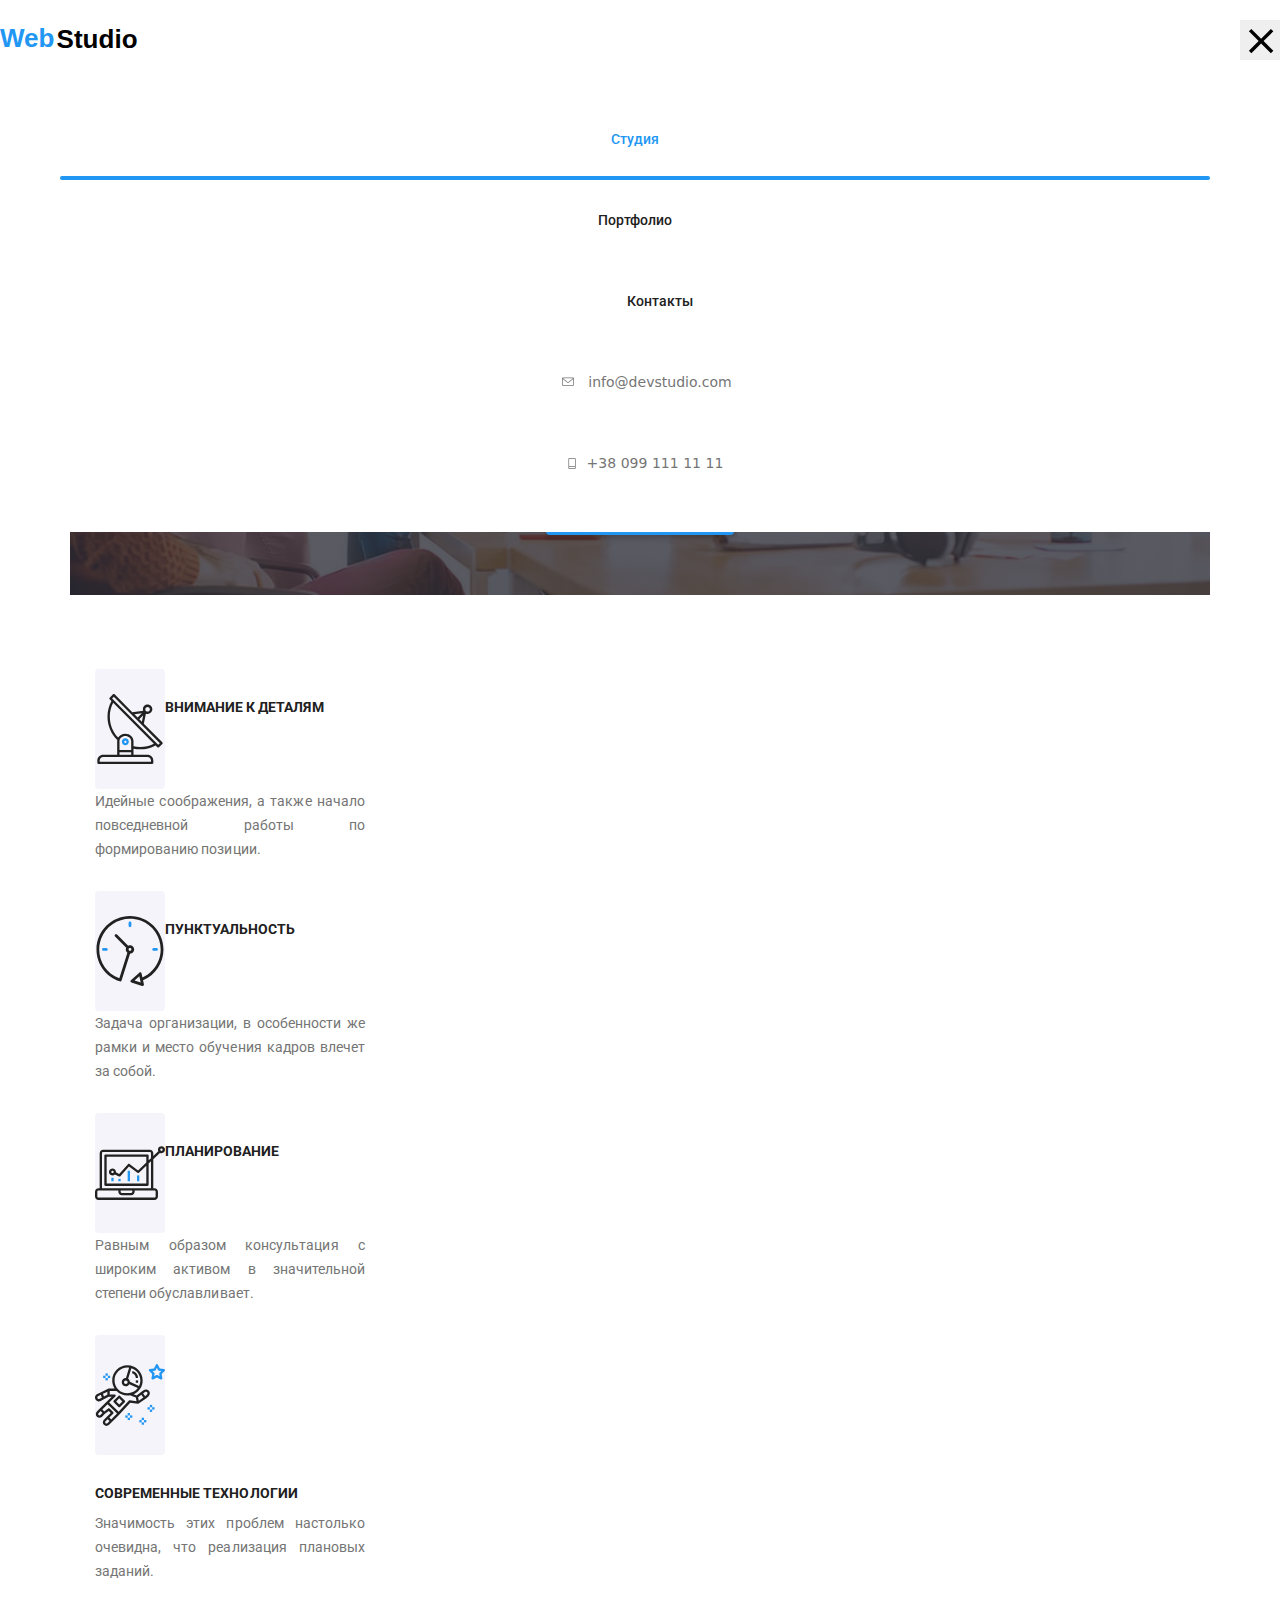
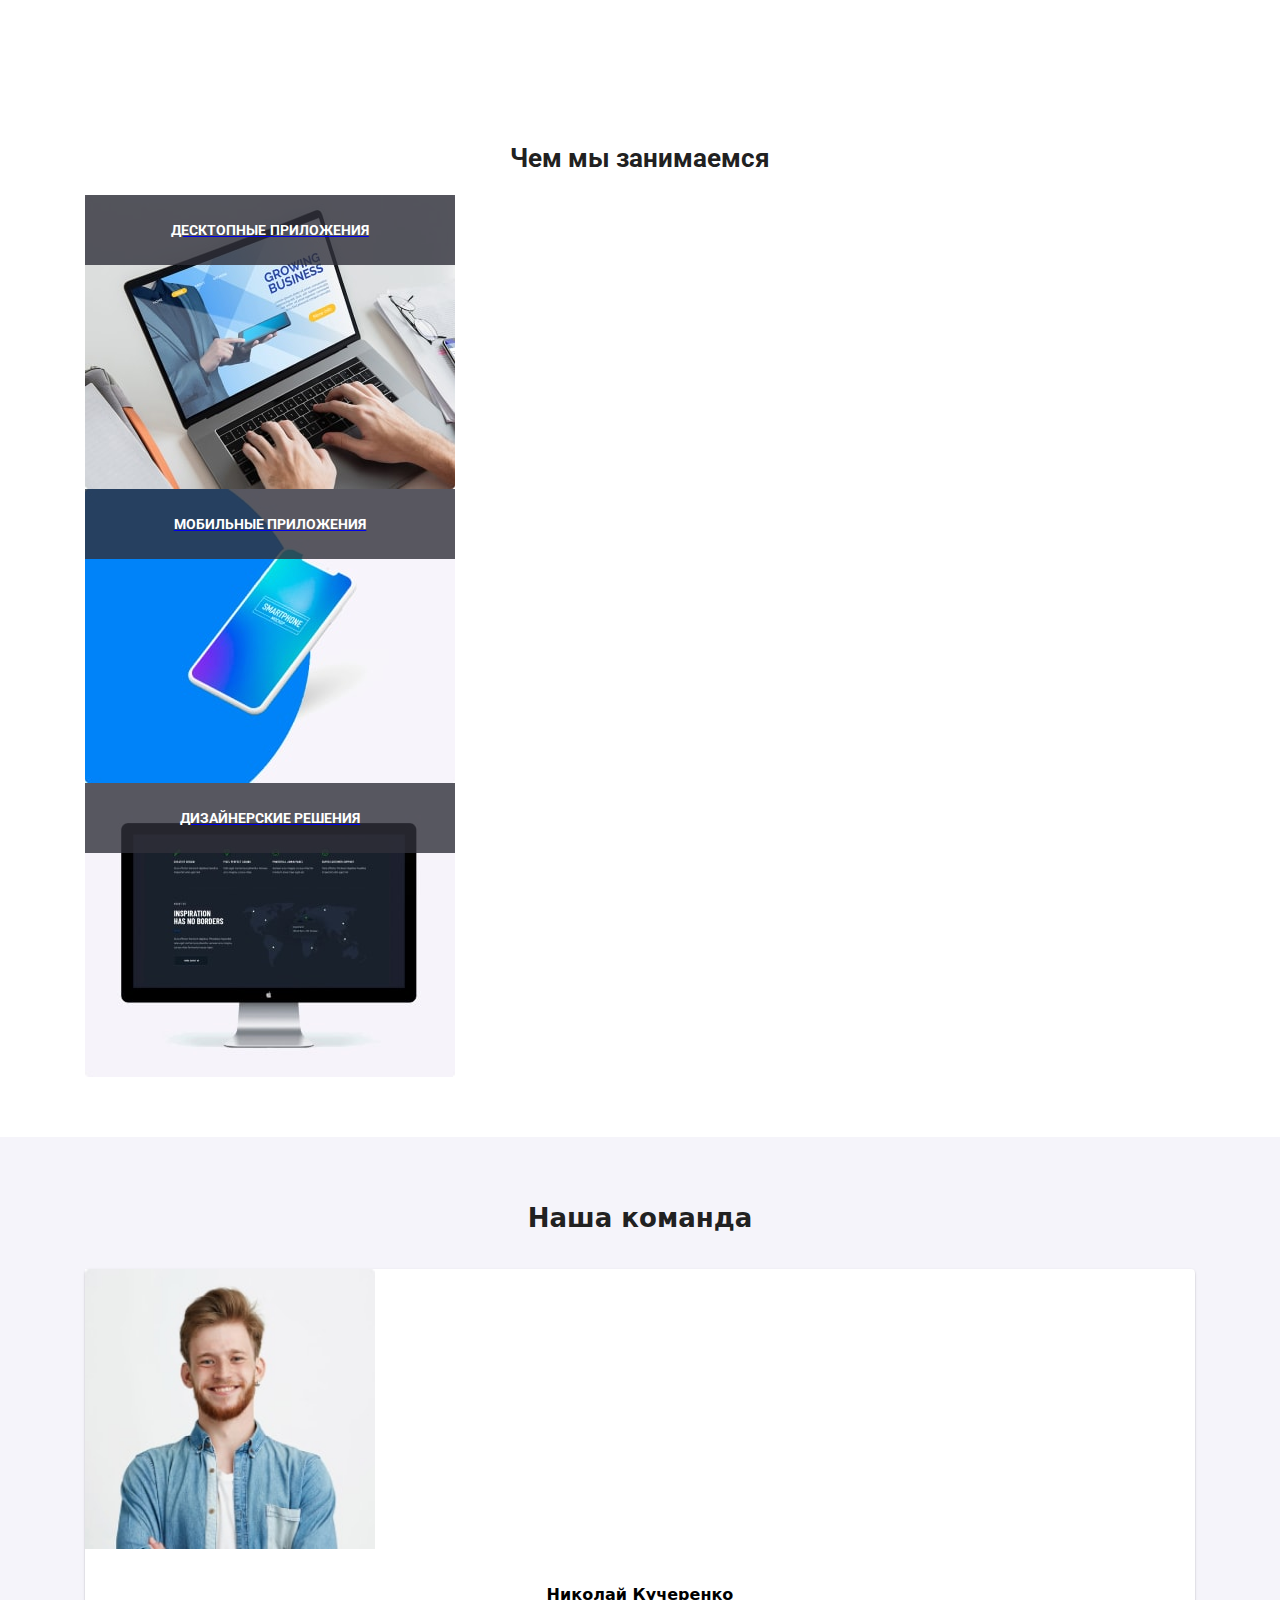
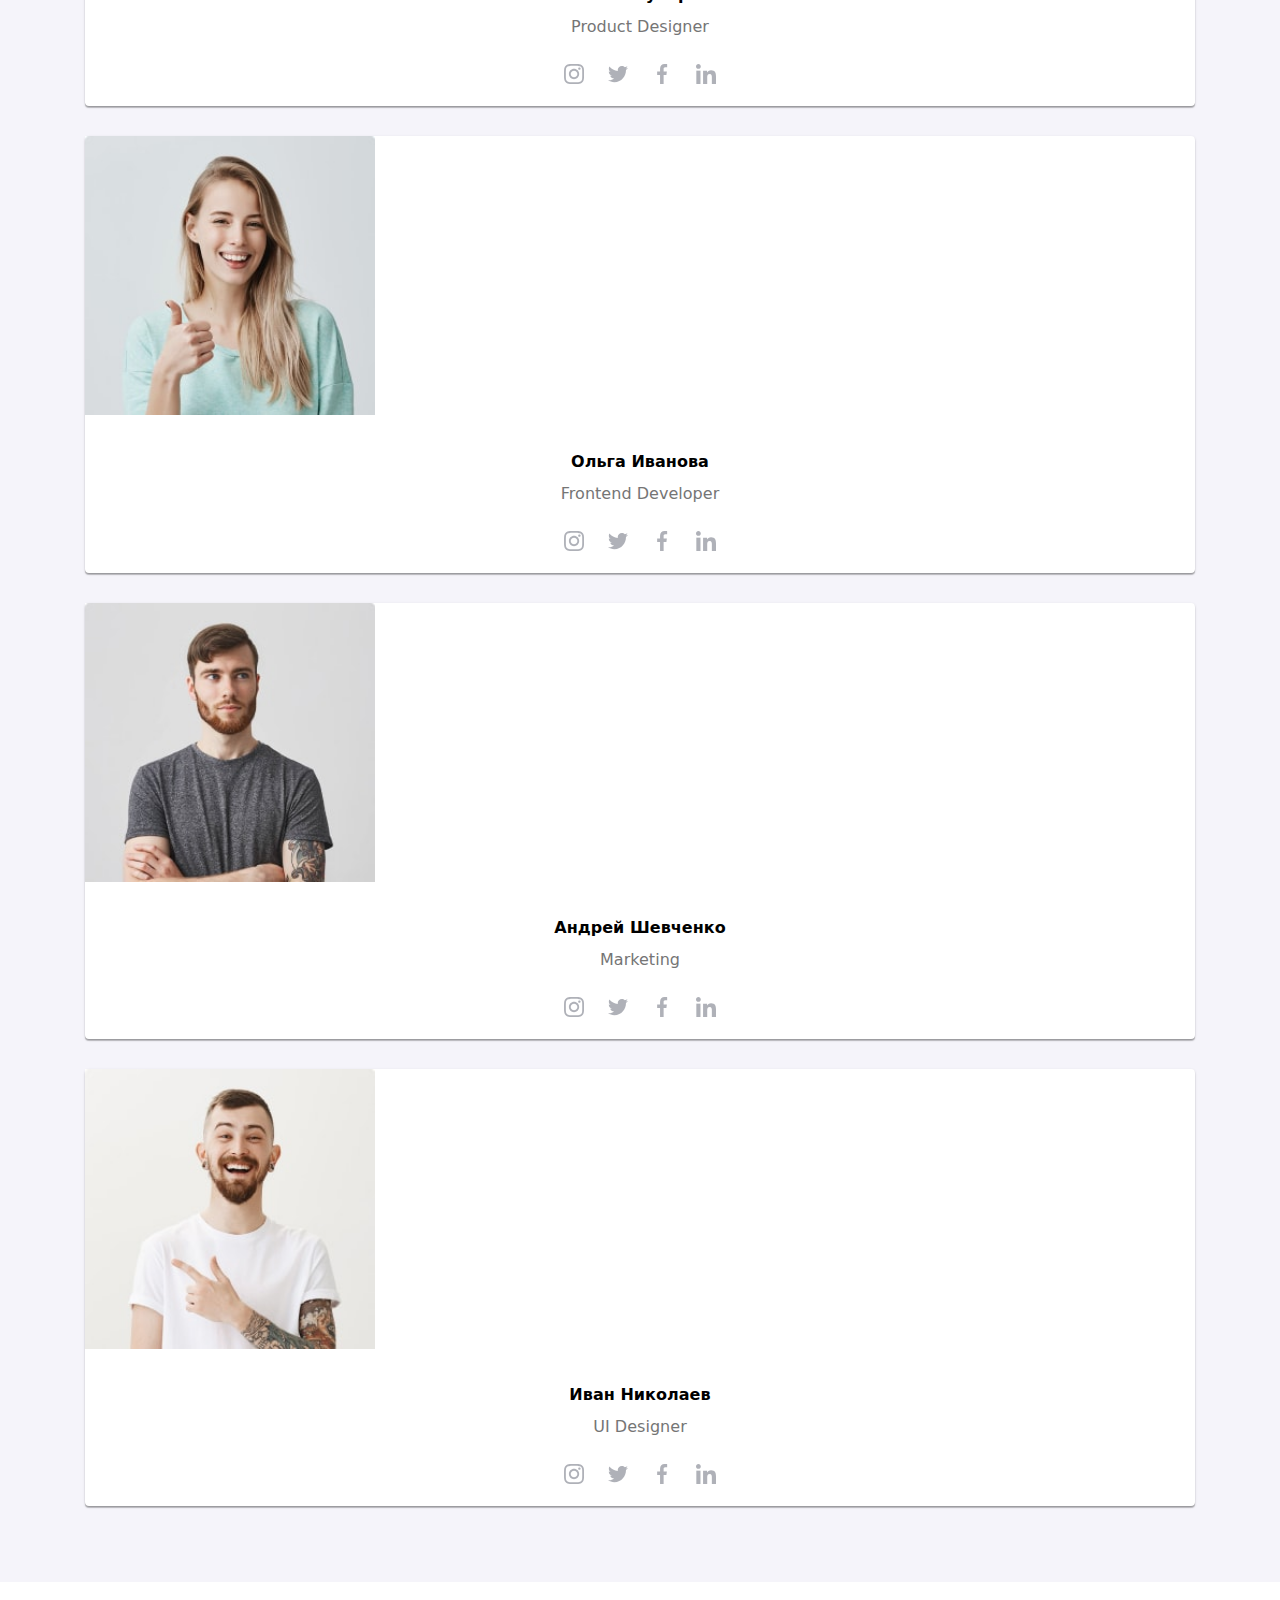
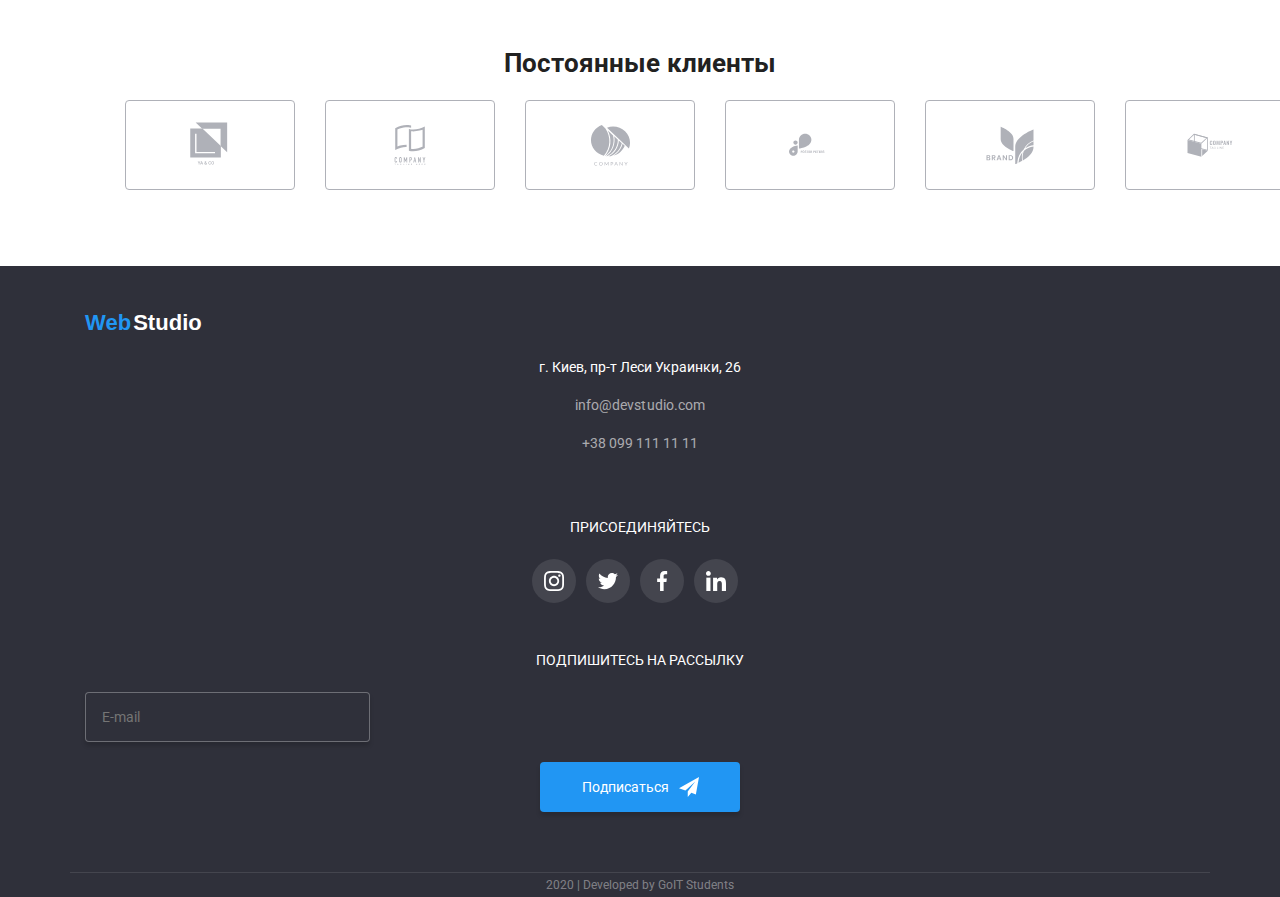
==== commit 49b701ad: "Добавляет меню" ====
--- a/index.html
+++ b/index.html
@@ -18,7 +18,7 @@
   <body class="body">
     <!--HEAD-->
     <header class="page-header">
-      <div class="container main-nav">
+      <nav class="main-nav">
         <a href="index.html" class="logo">
           Web
           <span class="studio"> Studio </span>
@@ -26,11 +26,7 @@
 
         <!-- NAVIGATION -->
 
-        <button
-          type="button"
-          class="menu-button is-open"
-          data-menu-button
-         >
+        <button type="button" class="menu-button is-open" data-menu-button>
           <svg
             width="40"
             height="40"
@@ -40,12 +36,18 @@
               class="icon-close"
               href="./img/symbol-defs-non.svg#icon-close-black"
             ></use>
-            <use class="icon-menu" href="./img/symbol-defs-non.svg#icon-menu"></use>
+            <use
+              class="icon-menu"
+              href="./img/symbol-defs-non.svg#icon-menu"
+            ></use>
           </svg>
         </button>
 
-        <nav class="container">
-          <div class="menu-container" id="menu-container" data-menu>
+        <!-- <div class="mobile-menu" >
+              <div class="content"></div>
+            </div> -->
+
+        <div class="menu-container is-open" id="menu-container" data-menu>
           <ul class="site-nav list">
             <li class="site-nav item">
               <a href="index.html" class="link current"> Студия</a>
@@ -57,10 +59,8 @@
               <a href="/контакты" class="link">Контакты</a>
             </li>
           </ul>
-        </nav>
-
-        <!--CONTACTS-->
-        <div class="container">
+
+          <!--CONTACTS-->
           <ul class="contacts list">
             <li class="items">
               <a href="malito:info@devstudio.com">
@@ -80,8 +80,7 @@
             </li>
           </ul>
         </div>
-        </div>
-      </div>
+      </nav>
     </header>
 
     <!--MAIN INFO-->
@@ -251,7 +250,11 @@
           <h2 class="section-title">Наша команда</h2>
           <ul class="team">
             <li class="members">
-              <img src="img/tk1-min.jpg" alt="Николай Кучеренко"  width="290px"/>
+              <img
+                src="img/tk1-min.jpg"
+                alt="Николай Кучеренко"
+                width="290px"
+              />
               <h3 class="name">Николай Кучеренко</h3>
               <p class="position">Product Designer</p>
               <ul class="social list">
--- a/css/main.min.css
+++ b/css/main.min.css
@@ -1,2 +1,2 @@
-.container{width:1200px;padding-left:15px;padding-right:15px;margin-left:auto;margin-right:auto}@media screen and (min-width: 320px){.container{width:320px;padding-top:60px;padding-bottom:60px;padding-right:15px;padding-left:15px;margin:0px auto 0px auto}.container:nth-last-child(4){padding-bottom:0px}}@media screen and (min-width: 768px){.container{width:768px}}@media screen and (min-width: 1140px){.container{width:1140px}}.section{display:block;-webkit-box-align:center;-ms-flex-align:center;align-items:center;font-family:"Roboto",sans-serif;font-style:normal}.section-title{margin:0px;text-align:center;font-weight:bold;line-height:42px;letter-spacing:0.03px;color:#212121}@media screen and (min-width: 320px){.section-title{font-size:26px}}.section-item{margin-top:30px;margin-bottom:10px;font-weight:bold;font-size:14px;line-height:16px;letter-spacing:0.03px;color:#212121}@media screen and (min-width: 320px){.section-item{text-align:center}}.section-text{margin:0px;font-style:normal;font-weight:normal;font-size:14px;line-height:24px;letter-spacing:0.03px;color:#757575}@media screen and (min-width: 320px){.section-text{text-align:justify}}.body{-webkit-box-sizing:border-box;box-sizing:border-box;background-color:#fff}*::before,*::after{-webkit-box-sizing:inherit;box-sizing:inherit}.list{list-style:none}.logo{display:-webkit-box;display:-ms-flexbox;display:flex;font-family:"Ralewey", sans-serif;font-weight:bold;letter-spacing:0.03px;color:#2196f3;text-decoration:none}.studio{font-family:"Ralewey", sans-serif;font-weight:bold;letter-spacing:0.03px;margin-right:85px;padding-left:2px}.page-header .logo{font-size:26px}.page-header .studio{font-size:26px;line-height:31px;color:#000}.footer .logo{font-size:22px;padding-top:45px}.footer .studio{font-size:22px;color:#fff;text-decoration:none}.main-nav{display:-webkit-box;display:-ms-flexbox;display:flex;-webkit-box-align:center;-ms-flex-align:center;align-items:center;padding-bottom:0px;margin-bottom:0px;border-bottom:1px solid #ececec}.list{list-style:none}.site-nav{display:-webkit-box;display:-ms-flexbox;display:flex;margin-top:0px;margin-bottom:0px;font-family:"Roboto",sans-serif;font-size:14px;font-style:normal;font-weight:500;letter-spacing:0.02px}.site-nav .item{margin-right:50px}.site-nav .item:last-child{margin-right:0px}.site-nav .link.current{color:#2196f3}.site-nav .link.current::after{content:"";position:absolute;left:0;bottom:0;width:100%;height:4px;border-radius:2px;-webkit-transition:step-end;transition:step-end;background-color:#2196f3;-webkit-transition-duration:250ms;transition-duration:250ms;-webkit-transition-timing-function:cubic-bezier(0.4, 0, 0.2, 1);transition-timing-function:cubic-bezier(0.4, 0, 0.2, 1)}.site-nav .link{position:relative;display:block;color:#212121;padding-top:32px;padding-bottom:33px;text-decoration:none}.site-nav .link:hover{color:#2196f3}.site-nav .link:hover::after{background-color:#2196f3;-webkit-transform:scaleX(1);transform:scaleX(1)}.site-nav .link:focus{color:#2196f3}.site-nav .link::after{content:"";position:absolute;left:0;bottom:0;width:100%;height:4px;border-radius:2px;-webkit-transition-property:background-color;transition-property:background-color;-webkit-transition-duration:250ms;transition-duration:250ms;-webkit-transition-timing-function:cubic-bezier(0.4, 0, 0.2, 1);transition-timing-function:cubic-bezier(0.4, 0, 0.2, 1)}.contacts{justify-items:center;margin-top:0px;margin-bottom:0px;margin-left:auto;text-decoration:none;font-size:14px;font-style:normal;font-weight:500;letter-spacing:0.02px}.contacts .items:last-child{margin-right:0px}.items a{-webkit-box-align:center;-ms-flex-align:center;align-items:center;padding-top:32px;padding-bottom:33px;margin-right:30px;text-decoration:none;color:#757575;-webkit-transition-property:background-color;transition-property:background-color;-webkit-transition-duration:250ms;transition-duration:250ms;-webkit-transition-timing-function:cubic-bezier(0.4, 0, 0.2, 1);transition-timing-function:cubic-bezier(0.4, 0, 0.2, 1)}.items a:hover,.items a:focus{color:#2196f3}.items a .contacts-icon{display:-webkit-box;display:-ms-flexbox;display:flex;-webkit-box-align:center;-ms-flex-align:center;align-items:center;margin-right:10px;fill:currentColor}.items a:hover{color:#2196f3}.phone{width:10px;height:11px}.letter{width:20px;height:12px}.hero{-webkit-box-align:center;-ms-flex-align:center;align-items:center;text-align:center;background-image:-webkit-gradient(linear, left top, left bottom, from(rgba(47,48,58,0.8)), to(rgba(47,48,58,0.8))),url(../img/header_img_sq.jpg);background-image:linear-gradient(rgba(47,48,58,0.8), rgba(47,48,58,0.8)),url(../img/header_img_sq.jpg);background-repeat:no-repeat;background-size:cover;background-position:center;margin-left:auto;margin-right:auto;padding-top:0px;padding-bottom:0px}.hero-title{justify-items:center;-webkit-box-align:center;-ms-flex-align:center;align-items:center;margin-left:auto;margin-right:auto;margin-top:0px;color:#fff;font-family:"Roboto",sans-serif;letter-spacing:0.06px;text-align:center}.hero-buttom{padding:10px 32px;color:#fff;font-size:16px;line-height:30px;letter-spacing:0.06px;background-color:#2196f3;-webkit-box-shadow:0px 4px 4px rgba(0,0,0,0.15);box-shadow:0px 4px 4px rgba(0,0,0,0.15);border:0px;border-radius:4px;cursor:pointer}@media screen and (min-width: 480px){.hero{width:480px}.hero-title{padding-top:118px;width:480px;font-weight:900;font-size:26px;line-height:42px}}@media screen and (min-width: 768px){.hero{width:768px;display:block;-webkit-box-orient:vertical;-webkit-box-direction:normal;-ms-flex-direction:column;flex-direction:column}.hero-title{display:block;padding-top:118px;min-width:480px;font-weight:900;font-size:26px;line-height:42px}.hero-button{display:-webkit-inline-box;display:-ms-inline-flexbox;display:inline-flex}}@media screen and (min-width: 1140px){.hero{width:1140px;display:block;-webkit-box-orient:vertical;-webkit-box-direction:normal;-ms-flex-direction:column;flex-direction:column}.hero-title{display:block;padding-top:196px;min-width:646px;font-size:44px;line-height:60px}.hero-button{display:-webkit-inline-box;display:-ms-inline-flexbox;display:inline-flex}}.button-close{display:block;position:absolute;width:30px;height:30px;border-radius:50%;right:-10px;top:-5px;background:#fff;border:none;-webkit-box-shadow:0px 2px 1px rgba(0,0,0,0.2),0px 1px 1px rgba(0,0,0,0.14),0px 1px 3px rgba(0,0,0,0.12);box-shadow:0px 2px 1px rgba(0,0,0,0.2),0px 1px 1px rgba(0,0,0,0.14),0px 1px 3px rgba(0,0,0,0.12);cursor:pointer}.icon-button-close{display:block;width:18px;height:18px;-webkit-box-align:center;-ms-flex-align:center;align-items:center}.icon-button-close:hover{fill:#2196f3}.backdrop{position:fixed;top:0;left:0;width:100%;height:100%;background:rgba(0,0,0,0.2)}.is-hidden{opacity:0;pointer-events:none;visibility:hidden}.modal{display:-webkit-box;display:-ms-flexbox;display:flex;-webkit-box-pack:stretch;-ms-flex-pack:stretch;justify-content:stretch;-webkit-box-align:stretch;-ms-flex-align:stretch;align-items:stretch;position:absolute;top:50%;left:50%;max-width:528px;height:581px;padding:40px;background:#ffffff;-webkit-box-shadow:0px 2px 1px rgba(0,0,0,0.2),0px 1px 1px rgba(0,0,0,0.14),0px 1px 3px rgba(0,0,0,0.12);box-shadow:0px 2px 1px rgba(0,0,0,0.2),0px 1px 1px rgba(0,0,0,0.14),0px 1px 3px rgba(0,0,0,0.12);border-radius:4px;-webkit-transform:translate(-50%, -50%);transform:translate(-50%, -50%);-webkit-transition-duration:250ms;transition-duration:250ms;-webkit-transition-timing-function:cubic-bezier(0.4, 0, 0.2, 1);transition-timing-function:cubic-bezier(0.4, 0, 0.2, 1)}.form-title{display:block;max-width:700px;margin-bottom:0px;font-family:"Roboto",sans-serif;font-style:normal;font-weight:bold;font-size:20px;line-height:23px;text-align:center;letter-spacing:0.03px;color:#212121}.form-group{display:-webkit-box;display:-ms-flexbox;display:flex;-webkit-box-orient:vertical;-webkit-box-direction:normal;-ms-flex-direction:column;flex-direction:column}.form-list{position:relative;margin-top:30px;margin-right:0px;padding:0px;list-style:none;border-radius:4px}.form-label{position:absolute;top:30%;left:37px;margin:0px;-webkit-transform:translateY(-12%);transform:translateY(-12%)}.form-label-comment{position:absolute;top:10%;left:8px;-webkit-transform:translate(-3%, -12%);transform:translate(-3%, -12%)}.form-item{display:-webkit-box;display:-ms-flexbox;display:flex;width:100%;height:40px;padding-left:40px;margin-right:0px;border:1px solid rgba(33,33,33,0.2);border-radius:4px;outline:none}.form-item-comment{width:100%;height:120px;padding:12px 16px;border:1px solid rgba(33,33,33,0.2);border-radius:4px}.form-item:focus{outline:none;border-color:#2196f3}.form-item:focus+.form-label{color:#2196f3;border-color:#2196f3;-webkit-transform:translate(-30px, -35px);transform:translate(-30px, -35px);-webkit-transition:250ms linear, -webkit-transform 500ms;transition:250ms linear, -webkit-transform 500ms;transition:250ms linear, transform 500ms;transition:250ms linear, transform 500ms, -webkit-transform 500ms}.form-item-comment:focus{outline:none;border-color:#2196f3}.form-item-comment:focus+.form-label-comment{outline:none;color:#2196f3;border-color:#2196f3;-webkit-transform:translate(-1px, -40px);transform:translate(-1px, -40px);-webkit-transition:250ms linear, -webkit-transform 500ms;transition:250ms linear, -webkit-transform 500ms;transition:250ms linear, transform 500ms;transition:250ms linear, transform 500ms, -webkit-transform 500ms}.modal-icon{position:absolute;fill:#212121;top:30%;left:10px;display:inline-block;width:18px;height:18px;-webkit-transform:translateY(-15%);transform:translateY(-15%)}.form-item:focus+.form-label+.modal-icon{fill:#2196f3;border-color:#2196f3}.button-submit{position:relative;display:block;text-align:center;-ms-flex-item-align:center;-ms-grid-row-align:center;align-self:center;width:200px;min-height:50px;margin-top:30px;color:#fff;font-size:16px;line-height:30px;letter-spacing:0.06px;background-color:#2196f3;-webkit-box-shadow:0px 4px 4px rgba(0,0,0,0.15);box-shadow:0px 4px 4px rgba(0,0,0,0.15);border:0px;border-radius:4px;cursor:pointer}.checkbox{display:block;margin-top:20px}.checkbox input[type="checkbox"]{-moz-appearance:none;appearance:none;-webkit-appearance:none}.checkbox label{position:relative;display:inline-block;padding-left:22px}.checkbox label::before,.checkbox label::after{position:absolute;content:"";display:inline-block;border-radius:2px}.checkbox label::before{height:15px;width:15px;border:1px solid #212121;left:0px;top:3px;background-color:#fff}.checkbox label::after{height:5px;width:9px;border-left:2px solid #fff;border-bottom:2px solid #fff;-webkit-transform:rotate(-45deg);transform:rotate(-45deg);left:4px;top:7px}.checkbox input[type="checkbox"]+label::after{content:none}.checkbox input[type="checkbox"]:checked+label::after{content:""}.checkbox input[type="checkbox"]:checked+label::before{background-color:#2196f3;border:#2196f3}.rules{color:#2196f3;text-decoration:underline}.features{padding-bottom:0px}@media screen and (min-width: 768px){.features{padding-top:0px}}.advantages{margin-bottom:0px;margin-left:auto;margin-right:auto;padding-left:0px;-webkit-box-pack:justify;-ms-flex-pack:justify;justify-content:space-between;font-family:"Roboto",sans-serif;color:#212121;text-decoration:none;font-size:14px;font-style:normal;font-weight:500;letter-spacing:0.02px}@media screen and (min-width: 768px){.advantages .details{display:-webkit-box;display:-ms-flexbox;display:flex;-ms-flex-wrap:wrap;flex-wrap:wrap;width:354px;margin:-5px}}@media screen and (min-width: 1140px){.advantages .details{display:-webkit-box;display:-ms-flexbox;display:flex;width:270px;margin:10px;margin-bottom:0px;padding-left:0px}}@media screen and (min-width: 320px){.advantages .details:not(:last-child){margin-bottom:30px}}.advantages-image{display:-webkit-box;display:-ms-flexbox;display:flex;-webkit-box-pack:center;-ms-flex-pack:center;justify-content:center;-webkit-box-align:center;-ms-flex-align:center;align-items:center;height:120px;background-color:#f5f4fa;border-radius:4px}.details:last-child{padding-right:0px}.icon{width:70px;height:70px}.aboutcompany{padding-top:94px}@media screen and (max-width: 1139px){.aboutcompany{display:none}}a{list-style:none}.works{margin-left:0px;padding-left:0px;margin-bottom:0px;-webkit-box-pack:justify;-ms-flex-pack:justify;justify-content:space-between}.box1{background-image:url("../img/box1-min.jpg");width:370px;height:294px}.box2{background-image:url("../img/box2-min.jpg");width:370px;height:294px}.box3{background-image:url("../img/box3-min.jpg");width:370px;height:294px}.occupation{-webkit-box-align:end;-ms-flex-align:end;align-items:flex-end;padding-right:30px}.occupation:last-child{padding-right:0px}.section-title-company{-webkit-box-align:center;-ms-flex-align:center;align-items:center;text-align:center;padding-top:27px;padding-bottom:27px;margin-top:0;margin-bottom:0px;background-color:rgba(47,48,58,0.8);color:#fff;width:370px;height:70px;font-style:normal;font-weight:bold;font-size:14px;letter-spacing:0.03px}.section-item.company:last-child{padding-right:0px}.section-ourteam{background-color:#f5f4fa}@media screen and (min-width: 320px){.team{display:block;-webkit-box-pack:center;-ms-flex-pack:center;justify-content:center;padding-left:0px}}.members{display:block;-webkit-box-align:center;-ms-flex-align:center;align-items:center;background-color:#fff;border-radius:4px;-webkit-box-shadow:0px 2px 1px rgba(0,0,0,0.2),0px 1px 1px rgba(0,0,0,0.14),0px 1px 3px rgba(0,0,0,0.12);box-shadow:0px 2px 1px rgba(0,0,0,0.2),0px 1px 1px rgba(0,0,0,0.14),0px 1px 3px rgba(0,0,0,0.12)}@media screen and (min-width: 320px){.members{margin-top:30px}.members:not(:last-child){margin-bottom:0px}.members .name{text-align:center;margin-top:30px;margin-bottom:0px;font-weight:bold;font-size:16px;line-height:24px;letter-spacing:0.03px}.members .position{text-align:center;margin-top:10px;margin-bottom:0px;font-style:normal;font-weight:normal;font-size:16px;line-height:19px;letter-spacing:0.03px;color:#757575}}.social{display:-webkit-box;display:-ms-flexbox;display:flex;padding-left:0px;margin-top:16px;-webkit-box-pack:center;-ms-flex-pack:center;justify-content:center}.social .links a{display:-webkit-box;display:-ms-flexbox;display:flex;-webkit-box-pack:center;-ms-flex-pack:center;justify-content:center;-webkit-box-align:center;-ms-flex-align:center;align-items:center;border-radius:50%;width:44px;height:44px;margin-bottom:10px;cursor:pointer;-webkit-transition-property:background-color;transition-property:background-color;-webkit-transition-duration:250ms;transition-duration:250ms;-webkit-transition-timing-function:cubic-bezier(0.4, 0, 0.2, 1);transition-timing-function:cubic-bezier(0.4, 0, 0.2, 1)}.social .links a:hover .social-icon{fill:#fff}.social .links a:focus .social-icon{fill:#fff}.links a:hover,.links a:focus{background-color:#2196f3}.links a:last-child{padding-right:0px}.social-icon{width:20px;height:20px;fill:#afb1b8}.partners{padding-top:94px}@media screen and (min-width: 320px){.partners{padding-top:0px;padding-bottom:0px}}@media screen and (min-width: 320px){.partners .section-title{padding-bottom:0px;padding-top:0px}}.customers{display:-webkit-box;display:-ms-flexbox;display:flex}@media screen and (max-width: 767px){.customers{-ms-flex-wrap:wrap;flex-wrap:wrap;-ms-flex-preferred-size:50%;flex-basis:50%}}.customers-icon{fill:#afb1b8}.examples a{display:-webkit-box;display:-ms-flexbox;display:flex;-webkit-box-align:center;-ms-flex-align:center;align-items:center;-webkit-box-pack:center;-ms-flex-pack:center;justify-content:center;width:170px;height:90px;margin-right:30px;border:1px solid #afb1b8;border-radius:4px;-webkit-transition-property:background-color;transition-property:background-color;-webkit-transition-duration:250ms;transition-duration:250ms;-webkit-transition-timing-function:cubic-bezier(0.4, 0, 0.2, 1);transition-timing-function:cubic-bezier(0.4, 0, 0.2, 1)}@media screen and (max-width: 767px){.examples a{width:50%}.examples a .details:nth-child(1n){margin-right:30px}.examples a:hover,.examples a:focus{border-color:#2196f3}.examples a:hover .customers-icon,.examples a:focus .customers-icon{fill:#2196f3}.examples a:last-child{margin-right:0px}}.footer{font-family:"Roboto",sans-serif;font-style:normal;font-weight:normal;font-size:14px;line-height:24px;letter-spacing:0.03px;color:#fff;background-color:#2f303a}@media screen and (min-width: 320px){.footer .container{padding-top:0px;display:block}}.contact-footer{display:block;font-style:normal}@media screen and (min-width: 320px){.contact-footer{-webkit-box-orient:vertical;-webkit-box-direction:normal;-ms-flex-direction:column;flex-direction:column;text-align:center}}.address-footer{display:block;margin-top:20px;font-style:normal;line-height:24px}.addresses-details{padding-bottom:0px;margin-top:0px}.addresses{display:block;padding-bottom:0px;margin-top:0px}.addresses a{font-style:normal;color:rgba(255,255,255,0.6);text-decoration:none;line-height:24px}.info{display:block}@media screen and (min-width: 320px){.info{text-align:center;-webkit-box-align:center;-ms-flex-align:center;align-items:center}}.join{display:block}@media screen and (min-width: 320px){.join{text-align:center;margin-top:60px}}.social-links{display:-webkit-box;display:-ms-flexbox;display:flex;-webkit-box-pack:center;-ms-flex-pack:center;justify-content:center;-webkit-box-align:center;-ms-flex-align:center;align-items:center;padding-left:0px;margin-bottom:0px;margin-top:0px}@media screen and (min-width: 320px){.social-links{display:-webkit-box;display:-ms-flexbox;display:flex;margin-top:20px}}.social-links .reference a{display:-webkit-inline-box;display:-ms-inline-flexbox;display:inline-flex;-webkit-box-pack:center;-ms-flex-pack:center;justify-content:center;-webkit-box-align:center;-ms-flex-align:center;align-items:center;border-radius:50%;width:44px;height:44px;background:rgba(255,255,255,0.1);margin-right:10px;cursor:pointer;-webkit-transition-property:background-color;transition-property:background-color;-webkit-transition:250ms,cubic-bezier(0.4, 0, 0.2, 1);transition:250ms,cubic-bezier(0.4, 0, 0.2, 1)}.social-links .reference a:hover{background-color:#2196f3;-webkit-transition:250ms,cubic-bezier(0.4, 0, 0.2, 1);transition:250ms,cubic-bezier(0.4, 0, 0.2, 1)}.reference-icon{width:20px;height:20px;fill:#fff}.distribution{padding-top:45px;margin:0px}@media screen and (min-width: 320px){.distribution{display:-webkit-box;display:-ms-flexbox;display:flex;-webkit-box-orient:vertical;-webkit-box-direction:normal;-ms-flex-direction:column;flex-direction:column;margin-bottom:60px}}.form-subscribe{display:-webkit-box;display:-ms-flexbox;display:flex;-webkit-box-orient:vertical;-webkit-box-direction:normal;-ms-flex-direction:column;flex-direction:column;padding-bottom:20px;margin:0px}.email{display:block;height:50px;padding-left:16px;border:1px solid rgba(255,255,255,0.3);-webkit-box-sizing:border-box;box-sizing:border-box;-webkit-box-shadow:0px 4px 4px rgba(0,0,0,0.15);box-shadow:0px 4px 4px rgba(0,0,0,0.15);border-radius:4px;background-color:#2f303a}@media screen and (min-width: 320px){.email{min-width:285px}}.subscribe{display:block;padding-bottom:20px;font-family:"Roboto",sans-serif;font-style:normal;font-weight:normal;font-size:14px;line-height:24px;letter-spacing:0.03px;color:white}@media screen and (min-width: 320px){.subscribe{text-align:center}}.button-footer{display:-webkit-inline-box;display:-ms-inline-flexbox;display:inline-flex;width:200px;height:50px;-webkit-box-pack:center;-ms-flex-pack:center;justify-content:center;-webkit-box-align:center;-ms-flex-align:center;align-items:center;text-align:center;border:0px;background:#2196f3;color:#fff;-webkit-box-shadow:0px 4px 4px rgba(0,0,0,0.15);box-shadow:0px 4px 4px rgba(0,0,0,0.15);border-radius:4px;cursor:pointer}@media screen and (min-width: 320px){.button-footer{-ms-flex-item-align:center;-ms-grid-row-align:center;align-self:center}}.button-icon{width:20px;height:20px;margin-left:10px}.developed{display:block;-ms-flex-item-align:center;-ms-grid-row-align:center;align-self:center;text-align:center;font-style:normal;font-weight:normal;margin:auto;font-size:12px;line-height:24px;color:rgba(255,255,255,0.4)}.copirate{padding-top:0px;padding-bottom:0px;border-top:1px solid rgba(255,255,255,0.1)}
+.container{width:1200px;padding-left:15px;padding-right:15px;margin-left:auto;margin-right:auto}@media screen and (min-width: 320px){.container{width:320px;padding-top:60px;padding-bottom:60px;padding-right:15px;padding-left:15px;margin:0px auto 0px auto}.container:nth-last-child(4){padding-bottom:0px}}@media screen and (min-width: 768px){.container{width:768px}}@media screen and (min-width: 1140px){.container{width:1140px}}.section{display:block;-webkit-box-align:center;-ms-flex-align:center;align-items:center;font-family:"Roboto",sans-serif;font-style:normal}.section-title{margin:0px;text-align:center;font-weight:bold;line-height:42px;letter-spacing:0.03px;color:#212121}@media screen and (min-width: 320px){.section-title{font-size:26px}}.section-item{margin-top:30px;margin-bottom:10px;font-weight:bold;font-size:14px;line-height:16px;letter-spacing:0.03px;color:#212121}@media screen and (min-width: 320px){.section-item{text-align:center}}.section-text{margin:0px;font-style:normal;font-weight:normal;font-size:14px;line-height:24px;letter-spacing:0.03px;color:#757575}@media screen and (min-width: 320px){.section-text{text-align:justify}}.body{-webkit-box-sizing:border-box;box-sizing:border-box;background-color:#fff}*::before,*::after{-webkit-box-sizing:inherit;box-sizing:inherit}.list{list-style:none}.page-header{position:relative}.logo{display:-webkit-box;display:-ms-flexbox;display:flex;font-family:"Ralewey", sans-serif;font-weight:bold;letter-spacing:0.03px;color:#2196f3;text-decoration:none}.studio{font-family:"Ralewey", sans-serif;font-weight:bold;letter-spacing:0.03px;margin-right:85px;padding-left:2px}.page-header .logo{font-size:26px}.page-header .studio{font-size:26px;line-height:31px;color:#000}.footer .logo{font-size:22px;padding-top:45px}.footer .studio{font-size:22px;color:#fff;text-decoration:none}.page-header .main-nav{position:relative;display:-webkit-box;display:-ms-flexbox;display:flex;-webkit-box-align:center;-ms-flex-align:center;align-items:center;-webkit-box-pack:justify;-ms-flex-pack:justify;justify-content:space-between;min-height:80px}.main-nav{display:-webkit-box;display:-ms-flexbox;display:flex;-webkit-box-align:center;-ms-flex-align:center;align-items:center;padding-bottom:0px;margin-bottom:0px;border-bottom:1px solid #ececec}.list{list-style:none}.site-nav{display:-webkit-box;display:-ms-flexbox;display:flex;margin-top:0px;margin-bottom:0px;font-family:"Roboto",sans-serif;font-size:14px;font-style:normal;font-weight:500;letter-spacing:0.02px}@media screen and (min-width: 320px){.site-nav{display:block}}.site-nav .item{margin-right:50px}@media screen and (min-width: 320px){.site-nav .item:last-child{margin-right:50px}}.site-nav .item:last-child{margin-right:0px}.site-nav .link.current{color:#2196f3}.site-nav .link.current::after{content:"";position:absolute;left:0;bottom:0;width:100%;height:4px;border-radius:2px;-webkit-transition:step-end;transition:step-end;background-color:#2196f3;-webkit-transition-duration:250ms;transition-duration:250ms;-webkit-transition-timing-function:cubic-bezier(0.4, 0, 0.2, 1);transition-timing-function:cubic-bezier(0.4, 0, 0.2, 1)}.site-nav .link{position:relative;display:block;color:#212121;padding-top:32px;padding-bottom:33px;text-decoration:none}.site-nav .link:hover{color:#2196f3}.site-nav .link:hover::after{background-color:#2196f3;-webkit-transform:scaleX(1);transform:scaleX(1)}.site-nav .link:focus{color:#2196f3}.site-nav .link::after{content:"";position:absolute;left:0;bottom:0;width:100%;height:4px;border-radius:2px;-webkit-transition-property:background-color;transition-property:background-color;-webkit-transition-duration:250ms;transition-duration:250ms;-webkit-transition-timing-function:cubic-bezier(0.4, 0, 0.2, 1);transition-timing-function:cubic-bezier(0.4, 0, 0.2, 1)}.menu-button{position:relative;right:auto;display:-webkit-inline-box;display:-ms-inline-flexbox;display:inline-flex;margin:0px;padding:0px;border:none}.menu-button .icon-close{display:none}.menu-button.is-open .icon-close{display:block}.menu-button.is-open .icon-menu{display:none}.menu-container{display:none;position:absolute;top:100%;left:0;width:100%;height:453px;background-color:#fff;padding:20px;text-align:center;font-size:20px}.menu-container.is-open{display:block}.contacts{justify-items:center;margin-top:0px;margin-bottom:0px;margin-left:auto;text-decoration:none;font-size:14px;font-style:normal;font-weight:500;letter-spacing:0.02px}.contacts .items:last-child{margin-right:0px}.items a{display:-webkit-box;display:-ms-flexbox;display:flex;-webkit-box-align:center;-ms-flex-align:center;align-items:center;padding-top:32px;padding-bottom:33px;margin-right:30px;text-decoration:none;color:#757575;-webkit-transition-property:background-color;transition-property:background-color;-webkit-transition-duration:250ms;transition-duration:250ms;-webkit-transition-timing-function:cubic-bezier(0.4, 0, 0.2, 1);transition-timing-function:cubic-bezier(0.4, 0, 0.2, 1)}.items a:hover,.items a:focus{color:#2196f3}.items a .contacts-icon{display:-webkit-box;display:-ms-flexbox;display:flex;-webkit-box-align:center;-ms-flex-align:center;align-items:center;margin-right:10px;fill:currentColor}.items a:hover{color:#2196f3}.phone{width:10px;height:11px}.letter{width:20px;height:12px}.hero{-webkit-box-align:center;-ms-flex-align:center;align-items:center;text-align:center;background-image:-webkit-gradient(linear, left top, left bottom, from(rgba(47,48,58,0.8)), to(rgba(47,48,58,0.8))),url(../img/header_img_sq.jpg);background-image:linear-gradient(rgba(47,48,58,0.8), rgba(47,48,58,0.8)),url(../img/header_img_sq.jpg);background-repeat:no-repeat;background-size:cover;background-position:center;margin-left:auto;margin-right:auto;padding-top:0px;padding-bottom:0px}.hero-title{justify-items:center;-webkit-box-align:center;-ms-flex-align:center;align-items:center;margin-left:auto;margin-right:auto;margin-top:0px;color:#fff;font-family:"Roboto",sans-serif;letter-spacing:0.06px;text-align:center}.hero-buttom{padding:10px 32px;color:#fff;font-size:16px;line-height:30px;letter-spacing:0.06px;background-color:#2196f3;-webkit-box-shadow:0px 4px 4px rgba(0,0,0,0.15);box-shadow:0px 4px 4px rgba(0,0,0,0.15);border:0px;border-radius:4px;cursor:pointer}@media screen and (min-width: 480px){.hero{width:480px}.hero-title{padding-top:118px;width:480px;font-weight:900;font-size:26px;line-height:42px}}@media screen and (min-width: 768px){.hero{width:768px;display:block;-webkit-box-orient:vertical;-webkit-box-direction:normal;-ms-flex-direction:column;flex-direction:column}.hero-title{display:block;padding-top:118px;min-width:480px;font-weight:900;font-size:26px;line-height:42px}.hero-button{display:-webkit-inline-box;display:-ms-inline-flexbox;display:inline-flex}}@media screen and (min-width: 1140px){.hero{width:1140px;display:block;-webkit-box-orient:vertical;-webkit-box-direction:normal;-ms-flex-direction:column;flex-direction:column}.hero-title{display:block;padding-top:196px;min-width:646px;font-size:44px;line-height:60px}.hero-button{display:-webkit-inline-box;display:-ms-inline-flexbox;display:inline-flex}}.button-close{display:block;position:absolute;width:30px;height:30px;border-radius:50%;right:-10px;top:-5px;background:#fff;border:none;-webkit-box-shadow:0px 2px 1px rgba(0,0,0,0.2),0px 1px 1px rgba(0,0,0,0.14),0px 1px 3px rgba(0,0,0,0.12);box-shadow:0px 2px 1px rgba(0,0,0,0.2),0px 1px 1px rgba(0,0,0,0.14),0px 1px 3px rgba(0,0,0,0.12);cursor:pointer}.icon-button-close{display:block;width:18px;height:18px;-webkit-box-align:center;-ms-flex-align:center;align-items:center}.icon-button-close:hover{fill:#2196f3}.backdrop{position:fixed;top:0;left:0;width:100%;height:100%;background:rgba(0,0,0,0.2)}.is-hidden{opacity:0;pointer-events:none;visibility:hidden}.modal{display:-webkit-box;display:-ms-flexbox;display:flex;-webkit-box-pack:stretch;-ms-flex-pack:stretch;justify-content:stretch;-webkit-box-align:stretch;-ms-flex-align:stretch;align-items:stretch;position:absolute;top:50%;left:50%;max-width:528px;height:581px;padding:40px;background:#ffffff;-webkit-box-shadow:0px 2px 1px rgba(0,0,0,0.2),0px 1px 1px rgba(0,0,0,0.14),0px 1px 3px rgba(0,0,0,0.12);box-shadow:0px 2px 1px rgba(0,0,0,0.2),0px 1px 1px rgba(0,0,0,0.14),0px 1px 3px rgba(0,0,0,0.12);border-radius:4px;-webkit-transform:translate(-50%, -50%);transform:translate(-50%, -50%);-webkit-transition-duration:250ms;transition-duration:250ms;-webkit-transition-timing-function:cubic-bezier(0.4, 0, 0.2, 1);transition-timing-function:cubic-bezier(0.4, 0, 0.2, 1)}.form-title{display:block;max-width:700px;margin-bottom:0px;font-family:"Roboto",sans-serif;font-style:normal;font-weight:bold;font-size:20px;line-height:23px;text-align:center;letter-spacing:0.03px;color:#212121}.form-group{display:-webkit-box;display:-ms-flexbox;display:flex;-webkit-box-orient:vertical;-webkit-box-direction:normal;-ms-flex-direction:column;flex-direction:column}.form-list{position:relative;margin-top:30px;margin-right:0px;padding:0px;list-style:none;border-radius:4px}.form-label{position:absolute;top:30%;left:37px;margin:0px;-webkit-transform:translateY(-12%);transform:translateY(-12%)}.form-label-comment{position:absolute;top:10%;left:8px;-webkit-transform:translate(-3%, -12%);transform:translate(-3%, -12%)}.form-item{display:-webkit-box;display:-ms-flexbox;display:flex;width:100%;height:40px;padding-left:40px;margin-right:0px;border:1px solid rgba(33,33,33,0.2);border-radius:4px;outline:none}.form-item-comment{width:100%;height:120px;padding:12px 16px;border:1px solid rgba(33,33,33,0.2);border-radius:4px}.form-item:focus{outline:none;border-color:#2196f3}.form-item:focus+.form-label{color:#2196f3;border-color:#2196f3;-webkit-transform:translate(-30px, -35px);transform:translate(-30px, -35px);-webkit-transition:250ms linear, -webkit-transform 500ms;transition:250ms linear, -webkit-transform 500ms;transition:250ms linear, transform 500ms;transition:250ms linear, transform 500ms, -webkit-transform 500ms}.form-item-comment:focus{outline:none;border-color:#2196f3}.form-item-comment:focus+.form-label-comment{outline:none;color:#2196f3;border-color:#2196f3;-webkit-transform:translate(-1px, -40px);transform:translate(-1px, -40px);-webkit-transition:250ms linear, -webkit-transform 500ms;transition:250ms linear, -webkit-transform 500ms;transition:250ms linear, transform 500ms;transition:250ms linear, transform 500ms, -webkit-transform 500ms}.modal-icon{position:absolute;fill:#212121;top:30%;left:10px;display:inline-block;width:18px;height:18px;-webkit-transform:translateY(-15%);transform:translateY(-15%)}.form-item:focus+.form-label+.modal-icon{fill:#2196f3;border-color:#2196f3}.button-submit{position:relative;display:block;text-align:center;-ms-flex-item-align:center;-ms-grid-row-align:center;align-self:center;width:200px;min-height:50px;margin-top:30px;color:#fff;font-size:16px;line-height:30px;letter-spacing:0.06px;background-color:#2196f3;-webkit-box-shadow:0px 4px 4px rgba(0,0,0,0.15);box-shadow:0px 4px 4px rgba(0,0,0,0.15);border:0px;border-radius:4px;cursor:pointer}.checkbox{display:block;margin-top:20px}.checkbox input[type="checkbox"]{-moz-appearance:none;appearance:none;-webkit-appearance:none}.checkbox label{position:relative;display:inline-block;padding-left:22px}.checkbox label::before,.checkbox label::after{position:absolute;content:"";display:inline-block;border-radius:2px}.checkbox label::before{height:15px;width:15px;border:1px solid #212121;left:0px;top:3px;background-color:#fff}.checkbox label::after{height:5px;width:9px;border-left:2px solid #fff;border-bottom:2px solid #fff;-webkit-transform:rotate(-45deg);transform:rotate(-45deg);left:4px;top:7px}.checkbox input[type="checkbox"]+label::after{content:none}.checkbox input[type="checkbox"]:checked+label::after{content:""}.checkbox input[type="checkbox"]:checked+label::before{background-color:#2196f3;border:#2196f3}.rules{color:#2196f3;text-decoration:underline}.features{padding-bottom:0px}@media screen and (min-width: 768px){.features{padding-top:0px}}.advantages{margin-bottom:0px;margin-left:auto;margin-right:auto;padding-left:0px;-webkit-box-pack:justify;-ms-flex-pack:justify;justify-content:space-between;font-family:"Roboto",sans-serif;color:#212121;text-decoration:none;font-size:14px;font-style:normal;font-weight:500;letter-spacing:0.02px}@media screen and (min-width: 768px){.advantages .details{display:-webkit-box;display:-ms-flexbox;display:flex;-ms-flex-wrap:wrap;flex-wrap:wrap;width:354px;margin:-5px}}@media screen and (min-width: 1140px){.advantages .details{display:-webkit-box;display:-ms-flexbox;display:flex;width:270px;margin:10px;margin-bottom:0px;padding-left:0px}}@media screen and (min-width: 320px){.advantages .details:not(:last-child){margin-bottom:30px}}.advantages-image{display:-webkit-box;display:-ms-flexbox;display:flex;-webkit-box-pack:center;-ms-flex-pack:center;justify-content:center;-webkit-box-align:center;-ms-flex-align:center;align-items:center;height:120px;background-color:#f5f4fa;border-radius:4px}.details:last-child{padding-right:0px}.icon{width:70px;height:70px}.aboutcompany{padding-top:94px}@media screen and (max-width: 1139px){.aboutcompany{display:none}}a{list-style:none}.works{margin-left:0px;padding-left:0px;margin-bottom:0px;-webkit-box-pack:justify;-ms-flex-pack:justify;justify-content:space-between}.box1{background-image:url("../img/box1-min.jpg");width:370px;height:294px}.box2{background-image:url("../img/box2-min.jpg");width:370px;height:294px}.box3{background-image:url("../img/box3-min.jpg");width:370px;height:294px}.occupation{-webkit-box-align:end;-ms-flex-align:end;align-items:flex-end;padding-right:30px}.occupation:last-child{padding-right:0px}.section-title-company{-webkit-box-align:center;-ms-flex-align:center;align-items:center;text-align:center;padding-top:27px;padding-bottom:27px;margin-top:0;margin-bottom:0px;background-color:rgba(47,48,58,0.8);color:#fff;width:370px;height:70px;font-style:normal;font-weight:bold;font-size:14px;letter-spacing:0.03px}.section-item.company:last-child{padding-right:0px}.section-ourteam{background-color:#f5f4fa}@media screen and (min-width: 320px){.team{display:block;-webkit-box-pack:center;-ms-flex-pack:center;justify-content:center;padding-left:0px}}.members{display:block;-webkit-box-align:center;-ms-flex-align:center;align-items:center;background-color:#fff;border-radius:4px;-webkit-box-shadow:0px 2px 1px rgba(0,0,0,0.2),0px 1px 1px rgba(0,0,0,0.14),0px 1px 3px rgba(0,0,0,0.12);box-shadow:0px 2px 1px rgba(0,0,0,0.2),0px 1px 1px rgba(0,0,0,0.14),0px 1px 3px rgba(0,0,0,0.12)}@media screen and (min-width: 320px){.members{margin-top:30px}.members:not(:last-child){margin-bottom:0px}.members .name{text-align:center;margin-top:30px;margin-bottom:0px;font-weight:bold;font-size:16px;line-height:24px;letter-spacing:0.03px}.members .position{text-align:center;margin-top:10px;margin-bottom:0px;font-style:normal;font-weight:normal;font-size:16px;line-height:19px;letter-spacing:0.03px;color:#757575}}.social{display:-webkit-box;display:-ms-flexbox;display:flex;padding-left:0px;margin-top:16px;-webkit-box-pack:center;-ms-flex-pack:center;justify-content:center}.social .links a{display:-webkit-box;display:-ms-flexbox;display:flex;-webkit-box-pack:center;-ms-flex-pack:center;justify-content:center;-webkit-box-align:center;-ms-flex-align:center;align-items:center;border-radius:50%;width:44px;height:44px;margin-bottom:10px;cursor:pointer;-webkit-transition-property:background-color;transition-property:background-color;-webkit-transition-duration:250ms;transition-duration:250ms;-webkit-transition-timing-function:cubic-bezier(0.4, 0, 0.2, 1);transition-timing-function:cubic-bezier(0.4, 0, 0.2, 1)}.social .links a:hover .social-icon{fill:#fff}.social .links a:focus .social-icon{fill:#fff}.links a:hover,.links a:focus{background-color:#2196f3}.links a:last-child{padding-right:0px}.social-icon{width:20px;height:20px;fill:#afb1b8}.partners{padding-top:94px}@media screen and (min-width: 320px){.partners{padding-top:0px;padding-bottom:0px}}@media screen and (min-width: 320px){.partners .section-title{padding-bottom:0px;padding-top:0px}}.customers{display:-webkit-box;display:-ms-flexbox;display:flex}@media screen and (max-width: 767px){.customers{-ms-flex-wrap:wrap;flex-wrap:wrap;-ms-flex-preferred-size:50%;flex-basis:50%}}.customers-icon{fill:#afb1b8}.examples a{display:-webkit-box;display:-ms-flexbox;display:flex;-webkit-box-align:center;-ms-flex-align:center;align-items:center;-webkit-box-pack:center;-ms-flex-pack:center;justify-content:center;width:170px;height:90px;margin-right:30px;border:1px solid #afb1b8;border-radius:4px;-webkit-transition-property:background-color;transition-property:background-color;-webkit-transition-duration:250ms;transition-duration:250ms;-webkit-transition-timing-function:cubic-bezier(0.4, 0, 0.2, 1);transition-timing-function:cubic-bezier(0.4, 0, 0.2, 1)}@media screen and (max-width: 767px){.examples a{width:50%}.examples a .details:nth-child(1n){margin-right:30px}.examples a:hover,.examples a:focus{border-color:#2196f3}.examples a:hover .customers-icon,.examples a:focus .customers-icon{fill:#2196f3}.examples a:last-child{margin-right:0px}}.footer{font-family:"Roboto",sans-serif;font-style:normal;font-weight:normal;font-size:14px;line-height:24px;letter-spacing:0.03px;color:#fff;background-color:#2f303a}@media screen and (min-width: 320px){.footer .container{padding-top:0px;display:block}}.contact-footer{display:block;font-style:normal}@media screen and (min-width: 320px){.contact-footer{-webkit-box-orient:vertical;-webkit-box-direction:normal;-ms-flex-direction:column;flex-direction:column;text-align:center}}.address-footer{display:block;margin-top:20px;font-style:normal;line-height:24px}.addresses-details{padding-bottom:0px;margin-top:0px}.addresses{display:block;padding-bottom:0px;margin-top:0px}.addresses a{font-style:normal;color:rgba(255,255,255,0.6);text-decoration:none;line-height:24px}.info{display:block}@media screen and (min-width: 320px){.info{text-align:center;-webkit-box-align:center;-ms-flex-align:center;align-items:center}}.join{display:block}@media screen and (min-width: 320px){.join{text-align:center;margin-top:60px}}.social-links{display:-webkit-box;display:-ms-flexbox;display:flex;-webkit-box-pack:center;-ms-flex-pack:center;justify-content:center;-webkit-box-align:center;-ms-flex-align:center;align-items:center;padding-left:0px;margin-bottom:0px;margin-top:0px}@media screen and (min-width: 320px){.social-links{display:-webkit-box;display:-ms-flexbox;display:flex;margin-top:20px}}.social-links .reference a{display:-webkit-inline-box;display:-ms-inline-flexbox;display:inline-flex;-webkit-box-pack:center;-ms-flex-pack:center;justify-content:center;-webkit-box-align:center;-ms-flex-align:center;align-items:center;border-radius:50%;width:44px;height:44px;background:rgba(255,255,255,0.1);margin-right:10px;cursor:pointer;-webkit-transition-property:background-color;transition-property:background-color;-webkit-transition:250ms,cubic-bezier(0.4, 0, 0.2, 1);transition:250ms,cubic-bezier(0.4, 0, 0.2, 1)}.social-links .reference a:hover{background-color:#2196f3;-webkit-transition:250ms,cubic-bezier(0.4, 0, 0.2, 1);transition:250ms,cubic-bezier(0.4, 0, 0.2, 1)}.reference-icon{width:20px;height:20px;fill:#fff}.distribution{padding-top:45px;margin:0px}@media screen and (min-width: 320px){.distribution{display:-webkit-box;display:-ms-flexbox;display:flex;-webkit-box-orient:vertical;-webkit-box-direction:normal;-ms-flex-direction:column;flex-direction:column;margin-bottom:60px}}.form-subscribe{display:-webkit-box;display:-ms-flexbox;display:flex;-webkit-box-orient:vertical;-webkit-box-direction:normal;-ms-flex-direction:column;flex-direction:column;padding-bottom:20px;margin:0px}.email{display:block;height:50px;padding-left:16px;border:1px solid rgba(255,255,255,0.3);-webkit-box-sizing:border-box;box-sizing:border-box;-webkit-box-shadow:0px 4px 4px rgba(0,0,0,0.15);box-shadow:0px 4px 4px rgba(0,0,0,0.15);border-radius:4px;background-color:#2f303a}@media screen and (min-width: 320px){.email{min-width:285px}}.subscribe{display:block;padding-bottom:20px;font-family:"Roboto",sans-serif;font-style:normal;font-weight:normal;font-size:14px;line-height:24px;letter-spacing:0.03px;color:white}@media screen and (min-width: 320px){.subscribe{text-align:center}}.button-footer{display:-webkit-inline-box;display:-ms-inline-flexbox;display:inline-flex;width:200px;height:50px;-webkit-box-pack:center;-ms-flex-pack:center;justify-content:center;-webkit-box-align:center;-ms-flex-align:center;align-items:center;text-align:center;border:0px;background:#2196f3;color:#fff;-webkit-box-shadow:0px 4px 4px rgba(0,0,0,0.15);box-shadow:0px 4px 4px rgba(0,0,0,0.15);border-radius:4px;cursor:pointer}@media screen and (min-width: 320px){.button-footer{-ms-flex-item-align:center;-ms-grid-row-align:center;align-self:center}}.button-icon{width:20px;height:20px;margin-left:10px}.developed{display:block;-ms-flex-item-align:center;-ms-grid-row-align:center;align-self:center;text-align:center;font-style:normal;font-weight:normal;margin:auto;font-size:12px;line-height:24px;color:rgba(255,255,255,0.4)}.copirate{padding-top:0px;padding-bottom:0px;border-top:1px solid rgba(255,255,255,0.1)}
 /*# sourceMappingURL=main.min.css.map */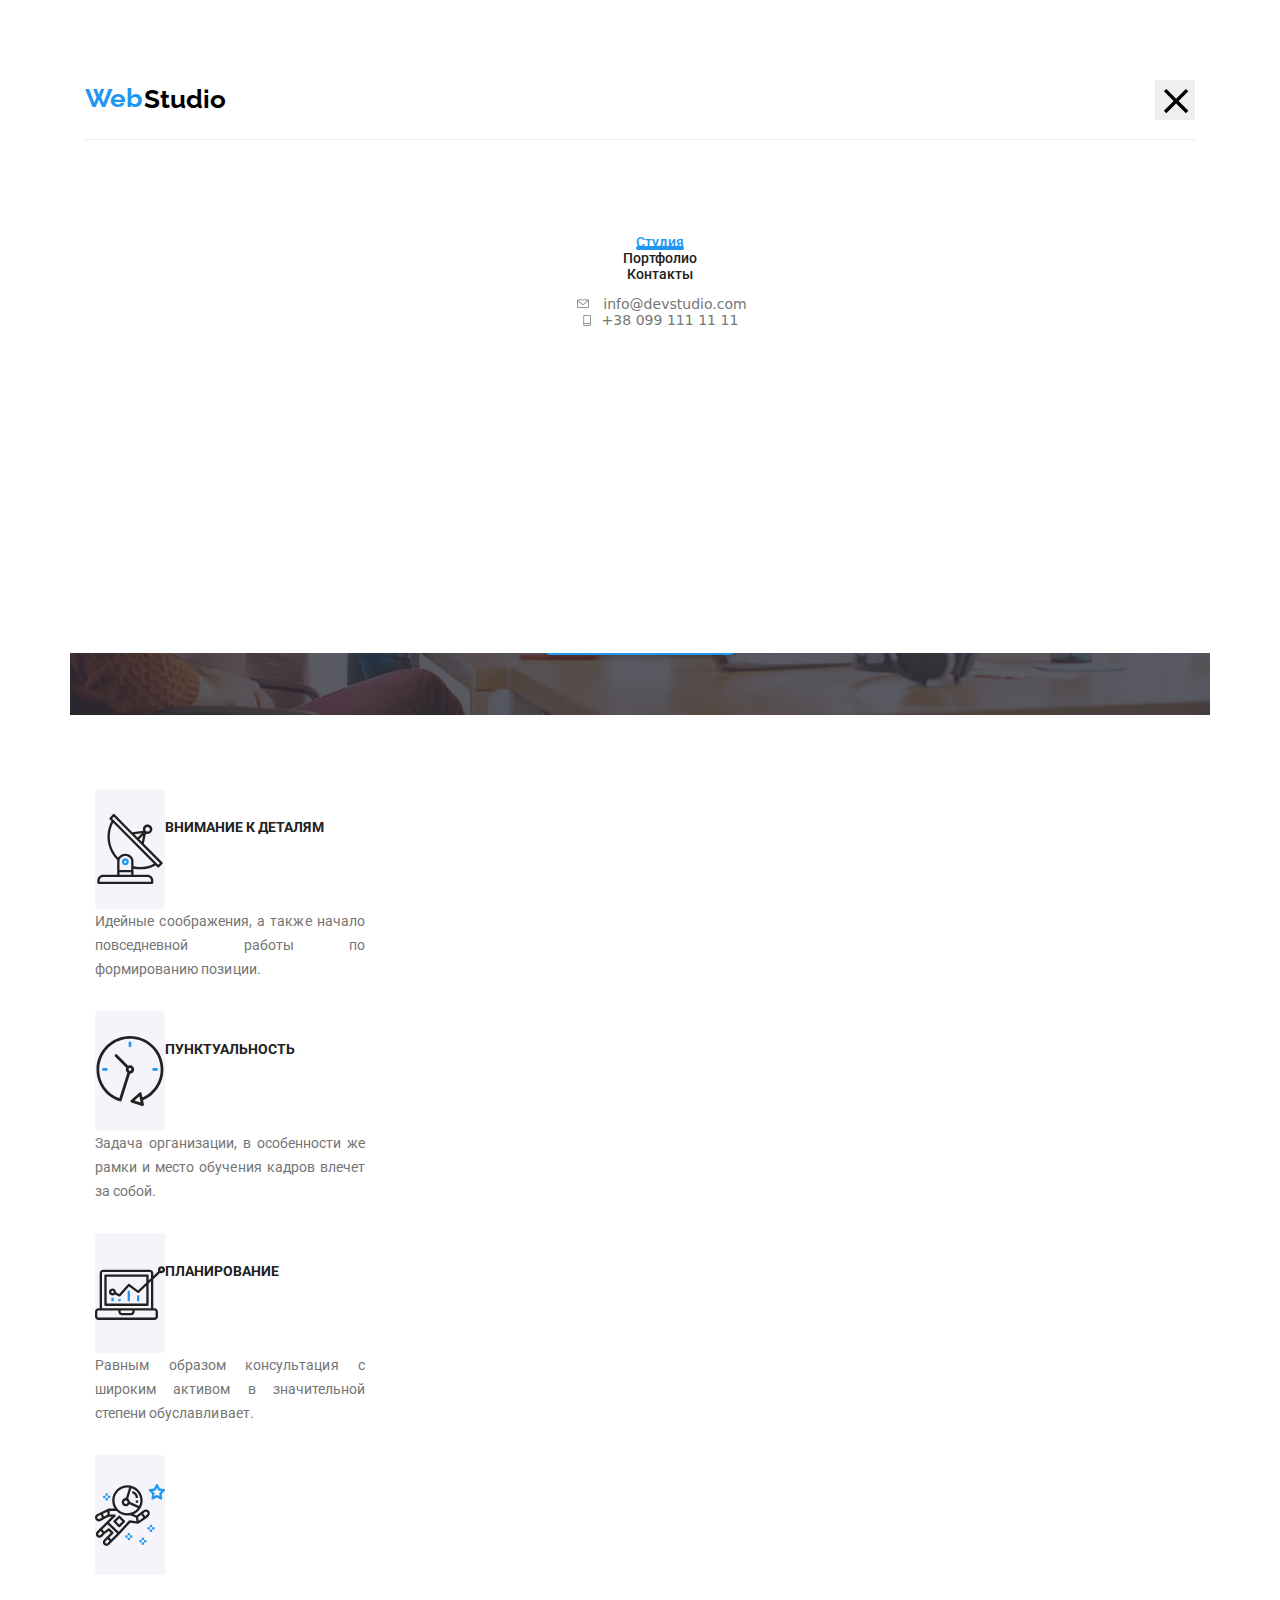
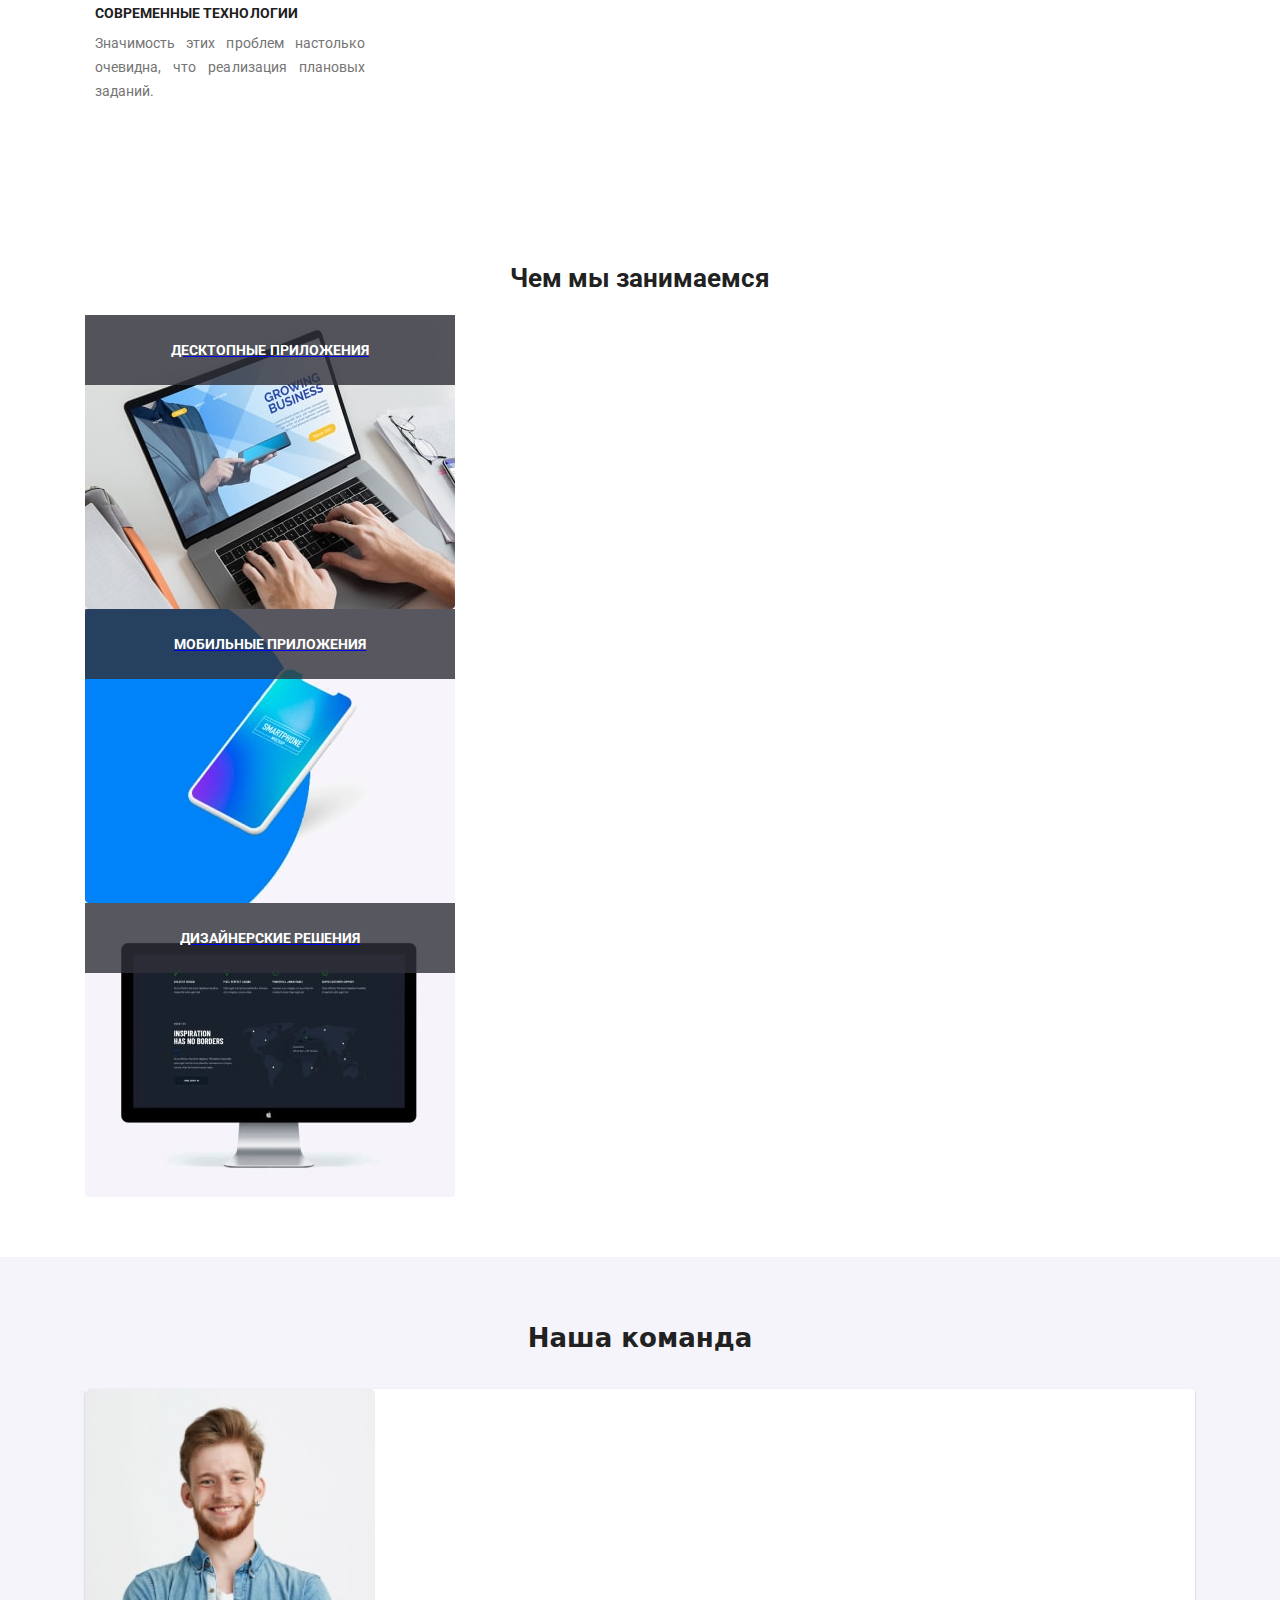
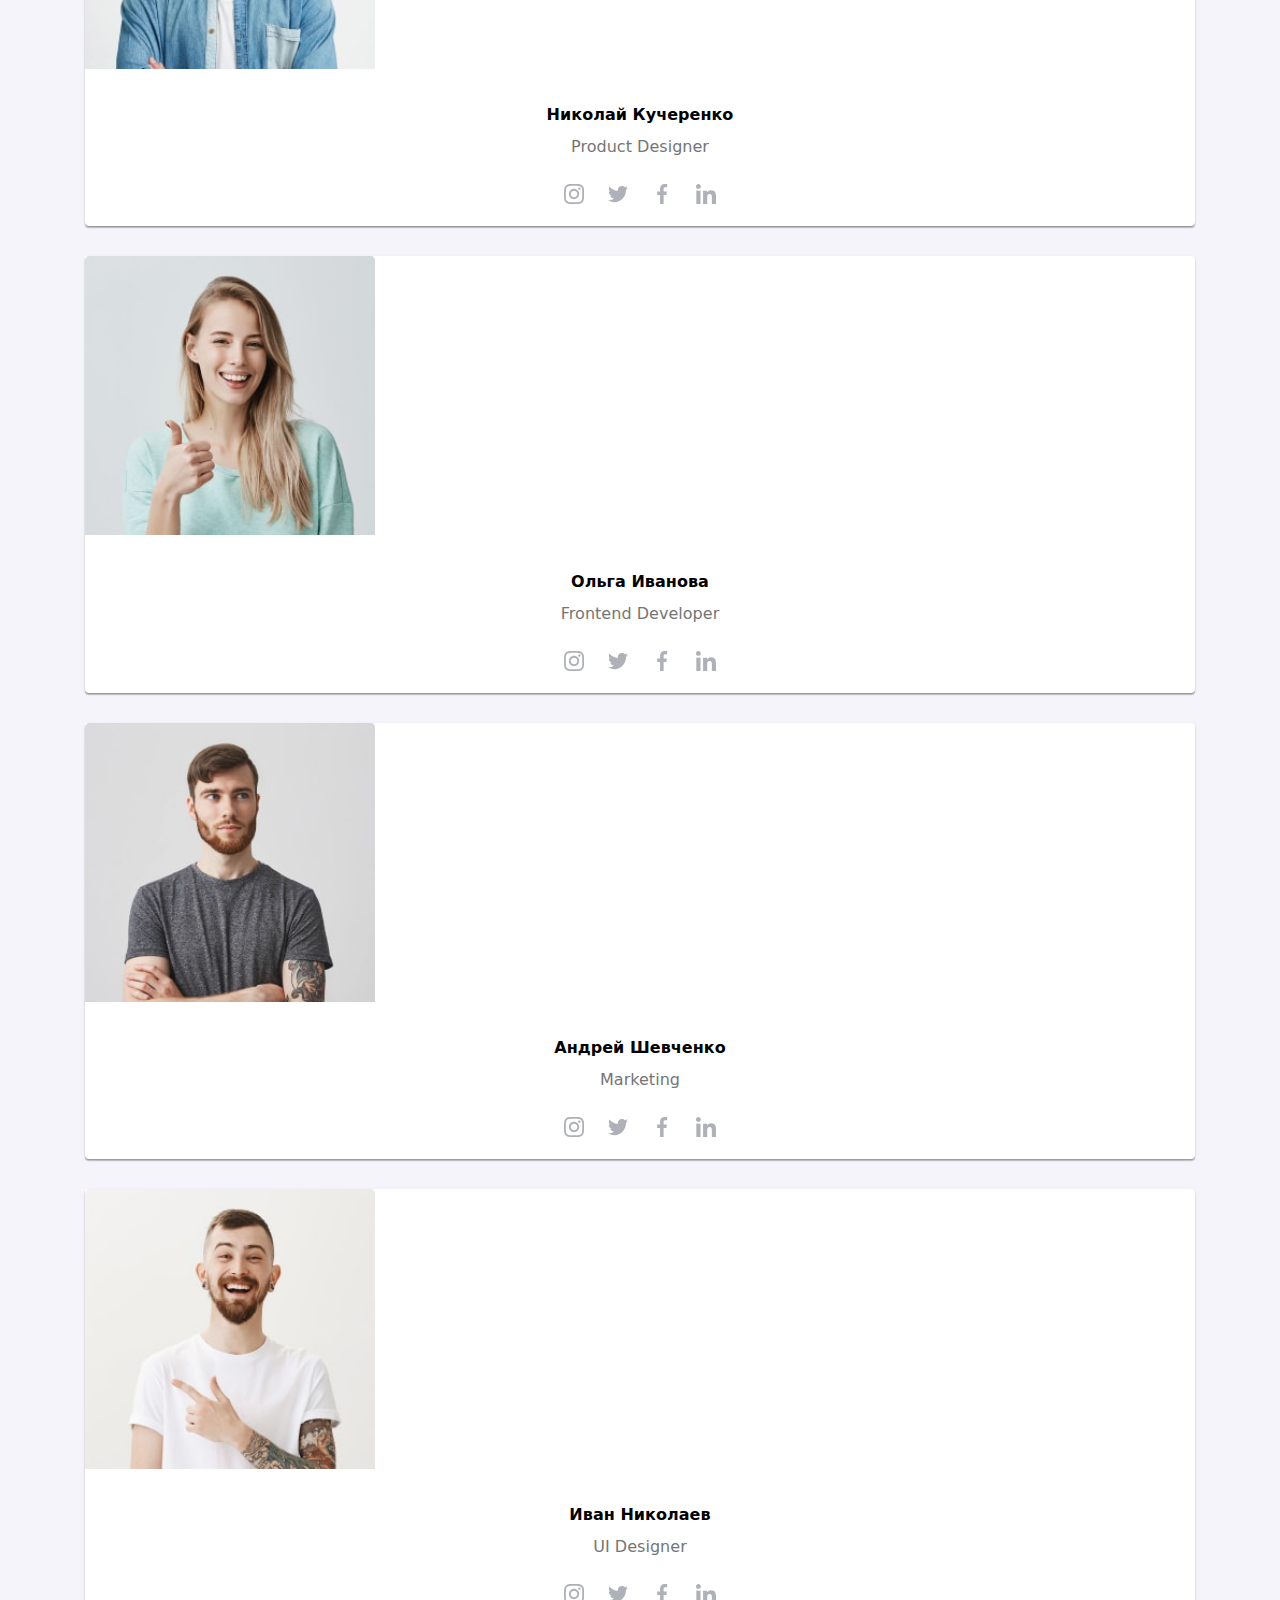
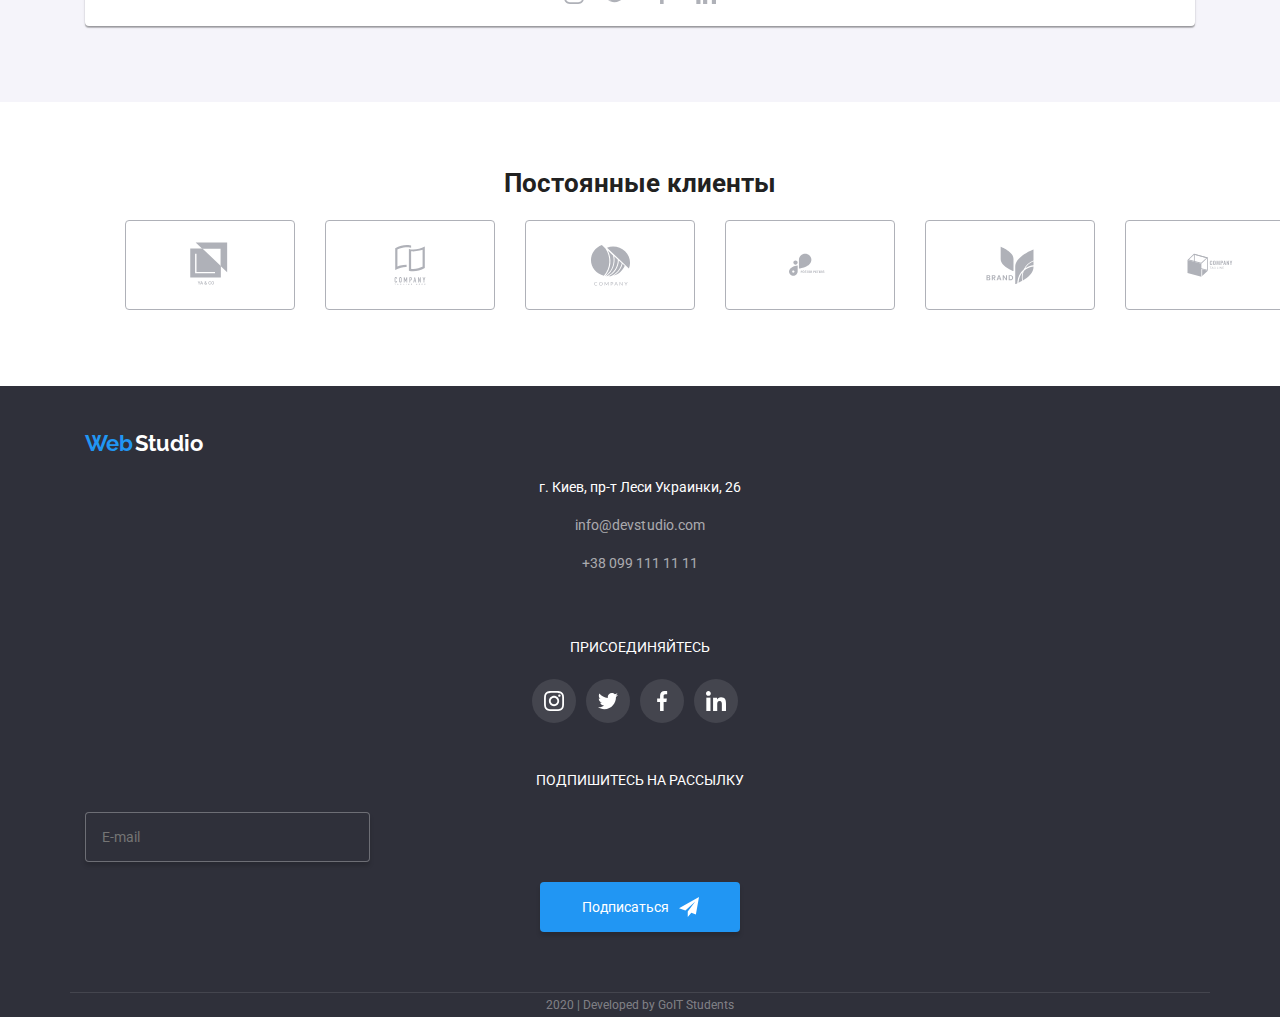
==== commit 5831b3a3: "Добавляет меню" ====
--- a/index.html
+++ b/index.html
@@ -18,69 +18,71 @@
   <body class="body">
     <!--HEAD-->
     <header class="page-header">
-      <nav class="main-nav">
-        <a href="index.html" class="logo">
-          Web
-          <span class="studio"> Studio </span>
-        </a>
-
-        <!-- NAVIGATION -->
-
-        <button type="button" class="menu-button is-open" data-menu-button>
-          <svg
-            width="40"
-            height="40"
-            aria-label="Переключатель мобильного меню"
-          >
-            <use
-              class="icon-close"
-              href="./img/symbol-defs-non.svg#icon-close-black"
-            ></use>
-            <use
-              class="icon-menu"
-              href="./img/symbol-defs-non.svg#icon-menu"
-            ></use>
-          </svg>
-        </button>
-
-        <!-- <div class="mobile-menu" >
+      <div class="container">
+        <nav class="main-nav">
+          <a href="index.html" class="logo">
+            Web
+            <span class="studio"> Studio </span>
+          </a>
+
+          <!-- NAVIGATION -->
+
+          <button type="button" class="menu-button is-open" data-menu-button>
+            <svg
+              width="40"
+              height="40"
+              aria-label="Переключатель мобильного меню"
+            >
+              <use
+                class="icon-close"
+                href="./img/symbol-defs-non.svg#icon-close-black"
+              ></use>
+              <use
+                class="icon-menu"
+                href="./img/symbol-defs-non.svg#icon-menu"
+              ></use>
+            </svg>
+          </button>
+
+          <!-- <div class="mobile-menu" >
               <div class="content"></div>
             </div> -->
 
-        <div class="menu-container is-open" id="menu-container" data-menu>
-          <ul class="site-nav list">
-            <li class="site-nav item">
-              <a href="index.html" class="link current"> Студия</a>
-            </li>
-            <li class="site-nav item">
-              <a href="./portfolio.html" class="link">Портфолио</a>
-            </li>
-            <li class="site-nav item">
-              <a href="/контакты" class="link">Контакты</a>
-            </li>
-          </ul>
-
-          <!--CONTACTS-->
-          <ul class="contacts list">
-            <li class="items">
-              <a href="malito:info@devstudio.com">
-                <svg class="contacts-icon letter">
-                  <use href="./img/symbol-defs-non.svg#icon-envelope"></use>
-                </svg>
-                info@devstudio.com
-              </a>
-            </li>
-            <li class="items">
-              <a href="tel:+380961111111">
-                <svg class="contacts-icon phone">
-                  <use href="./img/symbol-defs-non.svg#icon-phone"></use>
-                </svg>
-                +38 099 111 11 11
-              </a>
-            </li>
-          </ul>
-        </div>
-      </nav>
+          <div class="menu-container is-open" id="menu-container" data-menu>
+            <ul class="site-nav list">
+              <li class="site-nav item">
+                <a href="index.html" class="link current"> Студия</a>
+              </li>
+              <li class="site-nav item">
+                <a href="./portfolio.html" class="link">Портфолио</a>
+              </li>
+              <li class="site-nav item">
+                <a href="index.html" class="link">Контакты</a>
+              </li>
+            </ul>
+
+            <!--CONTACTS-->
+            <ul class="contacts list">
+              <li class="items">
+                <a href="malito:info@devstudio.com">
+                  <svg class="contacts-icon letter">
+                    <use href="./img/symbol-defs-non.svg#icon-envelope"></use>
+                  </svg>
+                  info@devstudio.com
+                </a>
+              </li>
+              <li class="items">
+                <a href="tel:+380961111111">
+                  <svg class="contacts-icon phone">
+                    <use href="./img/symbol-defs-non.svg#icon-phone"></use>
+                  </svg>
+                  +38 099 111 11 11
+                </a>
+              </li>
+            </ul>
+          </div>
+        </nav>
+      </div>
     </header>
 
     <!--MAIN INFO-->
--- a/css/main.min.css
+++ b/css/main.min.css
@@ -1,2 +1,2 @@
-.container{width:1200px;padding-left:15px;padding-right:15px;margin-left:auto;margin-right:auto}@media screen and (min-width: 320px){.container{width:320px;padding-top:60px;padding-bottom:60px;padding-right:15px;padding-left:15px;margin:0px auto 0px auto}.container:nth-last-child(4){padding-bottom:0px}}@media screen and (min-width: 768px){.container{width:768px}}@media screen and (min-width: 1140px){.container{width:1140px}}.section{display:block;-webkit-box-align:center;-ms-flex-align:center;align-items:center;font-family:"Roboto",sans-serif;font-style:normal}.section-title{margin:0px;text-align:center;font-weight:bold;line-height:42px;letter-spacing:0.03px;color:#212121}@media screen and (min-width: 320px){.section-title{font-size:26px}}.section-item{margin-top:30px;margin-bottom:10px;font-weight:bold;font-size:14px;line-height:16px;letter-spacing:0.03px;color:#212121}@media screen and (min-width: 320px){.section-item{text-align:center}}.section-text{margin:0px;font-style:normal;font-weight:normal;font-size:14px;line-height:24px;letter-spacing:0.03px;color:#757575}@media screen and (min-width: 320px){.section-text{text-align:justify}}.body{-webkit-box-sizing:border-box;box-sizing:border-box;background-color:#fff}*::before,*::after{-webkit-box-sizing:inherit;box-sizing:inherit}.list{list-style:none}.page-header{position:relative}.logo{display:-webkit-box;display:-ms-flexbox;display:flex;font-family:"Ralewey", sans-serif;font-weight:bold;letter-spacing:0.03px;color:#2196f3;text-decoration:none}.studio{font-family:"Ralewey", sans-serif;font-weight:bold;letter-spacing:0.03px;margin-right:85px;padding-left:2px}.page-header .logo{font-size:26px}.page-header .studio{font-size:26px;line-height:31px;color:#000}.footer .logo{font-size:22px;padding-top:45px}.footer .studio{font-size:22px;color:#fff;text-decoration:none}.page-header .main-nav{position:relative;display:-webkit-box;display:-ms-flexbox;display:flex;-webkit-box-align:center;-ms-flex-align:center;align-items:center;-webkit-box-pack:justify;-ms-flex-pack:justify;justify-content:space-between;min-height:80px}.main-nav{display:-webkit-box;display:-ms-flexbox;display:flex;-webkit-box-align:center;-ms-flex-align:center;align-items:center;padding-bottom:0px;margin-bottom:0px;border-bottom:1px solid #ececec}.list{list-style:none}.site-nav{display:-webkit-box;display:-ms-flexbox;display:flex;margin-top:0px;margin-bottom:0px;font-family:"Roboto",sans-serif;font-size:14px;font-style:normal;font-weight:500;letter-spacing:0.02px}@media screen and (min-width: 320px){.site-nav{display:block}}.site-nav .item{margin-right:50px}@media screen and (min-width: 320px){.site-nav .item:last-child{margin-right:50px}}.site-nav .item:last-child{margin-right:0px}.site-nav .link.current{color:#2196f3}.site-nav .link.current::after{content:"";position:absolute;left:0;bottom:0;width:100%;height:4px;border-radius:2px;-webkit-transition:step-end;transition:step-end;background-color:#2196f3;-webkit-transition-duration:250ms;transition-duration:250ms;-webkit-transition-timing-function:cubic-bezier(0.4, 0, 0.2, 1);transition-timing-function:cubic-bezier(0.4, 0, 0.2, 1)}.site-nav .link{position:relative;display:block;color:#212121;padding-top:32px;padding-bottom:33px;text-decoration:none}.site-nav .link:hover{color:#2196f3}.site-nav .link:hover::after{background-color:#2196f3;-webkit-transform:scaleX(1);transform:scaleX(1)}.site-nav .link:focus{color:#2196f3}.site-nav .link::after{content:"";position:absolute;left:0;bottom:0;width:100%;height:4px;border-radius:2px;-webkit-transition-property:background-color;transition-property:background-color;-webkit-transition-duration:250ms;transition-duration:250ms;-webkit-transition-timing-function:cubic-bezier(0.4, 0, 0.2, 1);transition-timing-function:cubic-bezier(0.4, 0, 0.2, 1)}.menu-button{position:relative;right:auto;display:-webkit-inline-box;display:-ms-inline-flexbox;display:inline-flex;margin:0px;padding:0px;border:none}.menu-button .icon-close{display:none}.menu-button.is-open .icon-close{display:block}.menu-button.is-open .icon-menu{display:none}.menu-container{display:none;position:absolute;top:100%;left:0;width:100%;height:453px;background-color:#fff;padding:20px;text-align:center;font-size:20px}.menu-container.is-open{display:block}.contacts{justify-items:center;margin-top:0px;margin-bottom:0px;margin-left:auto;text-decoration:none;font-size:14px;font-style:normal;font-weight:500;letter-spacing:0.02px}.contacts .items:last-child{margin-right:0px}.items a{display:-webkit-box;display:-ms-flexbox;display:flex;-webkit-box-align:center;-ms-flex-align:center;align-items:center;padding-top:32px;padding-bottom:33px;margin-right:30px;text-decoration:none;color:#757575;-webkit-transition-property:background-color;transition-property:background-color;-webkit-transition-duration:250ms;transition-duration:250ms;-webkit-transition-timing-function:cubic-bezier(0.4, 0, 0.2, 1);transition-timing-function:cubic-bezier(0.4, 0, 0.2, 1)}.items a:hover,.items a:focus{color:#2196f3}.items a .contacts-icon{display:-webkit-box;display:-ms-flexbox;display:flex;-webkit-box-align:center;-ms-flex-align:center;align-items:center;margin-right:10px;fill:currentColor}.items a:hover{color:#2196f3}.phone{width:10px;height:11px}.letter{width:20px;height:12px}.hero{-webkit-box-align:center;-ms-flex-align:center;align-items:center;text-align:center;background-image:-webkit-gradient(linear, left top, left bottom, from(rgba(47,48,58,0.8)), to(rgba(47,48,58,0.8))),url(../img/header_img_sq.jpg);background-image:linear-gradient(rgba(47,48,58,0.8), rgba(47,48,58,0.8)),url(../img/header_img_sq.jpg);background-repeat:no-repeat;background-size:cover;background-position:center;margin-left:auto;margin-right:auto;padding-top:0px;padding-bottom:0px}.hero-title{justify-items:center;-webkit-box-align:center;-ms-flex-align:center;align-items:center;margin-left:auto;margin-right:auto;margin-top:0px;color:#fff;font-family:"Roboto",sans-serif;letter-spacing:0.06px;text-align:center}.hero-buttom{padding:10px 32px;color:#fff;font-size:16px;line-height:30px;letter-spacing:0.06px;background-color:#2196f3;-webkit-box-shadow:0px 4px 4px rgba(0,0,0,0.15);box-shadow:0px 4px 4px rgba(0,0,0,0.15);border:0px;border-radius:4px;cursor:pointer}@media screen and (min-width: 480px){.hero{width:480px}.hero-title{padding-top:118px;width:480px;font-weight:900;font-size:26px;line-height:42px}}@media screen and (min-width: 768px){.hero{width:768px;display:block;-webkit-box-orient:vertical;-webkit-box-direction:normal;-ms-flex-direction:column;flex-direction:column}.hero-title{display:block;padding-top:118px;min-width:480px;font-weight:900;font-size:26px;line-height:42px}.hero-button{display:-webkit-inline-box;display:-ms-inline-flexbox;display:inline-flex}}@media screen and (min-width: 1140px){.hero{width:1140px;display:block;-webkit-box-orient:vertical;-webkit-box-direction:normal;-ms-flex-direction:column;flex-direction:column}.hero-title{display:block;padding-top:196px;min-width:646px;font-size:44px;line-height:60px}.hero-button{display:-webkit-inline-box;display:-ms-inline-flexbox;display:inline-flex}}.button-close{display:block;position:absolute;width:30px;height:30px;border-radius:50%;right:-10px;top:-5px;background:#fff;border:none;-webkit-box-shadow:0px 2px 1px rgba(0,0,0,0.2),0px 1px 1px rgba(0,0,0,0.14),0px 1px 3px rgba(0,0,0,0.12);box-shadow:0px 2px 1px rgba(0,0,0,0.2),0px 1px 1px rgba(0,0,0,0.14),0px 1px 3px rgba(0,0,0,0.12);cursor:pointer}.icon-button-close{display:block;width:18px;height:18px;-webkit-box-align:center;-ms-flex-align:center;align-items:center}.icon-button-close:hover{fill:#2196f3}.backdrop{position:fixed;top:0;left:0;width:100%;height:100%;background:rgba(0,0,0,0.2)}.is-hidden{opacity:0;pointer-events:none;visibility:hidden}.modal{display:-webkit-box;display:-ms-flexbox;display:flex;-webkit-box-pack:stretch;-ms-flex-pack:stretch;justify-content:stretch;-webkit-box-align:stretch;-ms-flex-align:stretch;align-items:stretch;position:absolute;top:50%;left:50%;max-width:528px;height:581px;padding:40px;background:#ffffff;-webkit-box-shadow:0px 2px 1px rgba(0,0,0,0.2),0px 1px 1px rgba(0,0,0,0.14),0px 1px 3px rgba(0,0,0,0.12);box-shadow:0px 2px 1px rgba(0,0,0,0.2),0px 1px 1px rgba(0,0,0,0.14),0px 1px 3px rgba(0,0,0,0.12);border-radius:4px;-webkit-transform:translate(-50%, -50%);transform:translate(-50%, -50%);-webkit-transition-duration:250ms;transition-duration:250ms;-webkit-transition-timing-function:cubic-bezier(0.4, 0, 0.2, 1);transition-timing-function:cubic-bezier(0.4, 0, 0.2, 1)}.form-title{display:block;max-width:700px;margin-bottom:0px;font-family:"Roboto",sans-serif;font-style:normal;font-weight:bold;font-size:20px;line-height:23px;text-align:center;letter-spacing:0.03px;color:#212121}.form-group{display:-webkit-box;display:-ms-flexbox;display:flex;-webkit-box-orient:vertical;-webkit-box-direction:normal;-ms-flex-direction:column;flex-direction:column}.form-list{position:relative;margin-top:30px;margin-right:0px;padding:0px;list-style:none;border-radius:4px}.form-label{position:absolute;top:30%;left:37px;margin:0px;-webkit-transform:translateY(-12%);transform:translateY(-12%)}.form-label-comment{position:absolute;top:10%;left:8px;-webkit-transform:translate(-3%, -12%);transform:translate(-3%, -12%)}.form-item{display:-webkit-box;display:-ms-flexbox;display:flex;width:100%;height:40px;padding-left:40px;margin-right:0px;border:1px solid rgba(33,33,33,0.2);border-radius:4px;outline:none}.form-item-comment{width:100%;height:120px;padding:12px 16px;border:1px solid rgba(33,33,33,0.2);border-radius:4px}.form-item:focus{outline:none;border-color:#2196f3}.form-item:focus+.form-label{color:#2196f3;border-color:#2196f3;-webkit-transform:translate(-30px, -35px);transform:translate(-30px, -35px);-webkit-transition:250ms linear, -webkit-transform 500ms;transition:250ms linear, -webkit-transform 500ms;transition:250ms linear, transform 500ms;transition:250ms linear, transform 500ms, -webkit-transform 500ms}.form-item-comment:focus{outline:none;border-color:#2196f3}.form-item-comment:focus+.form-label-comment{outline:none;color:#2196f3;border-color:#2196f3;-webkit-transform:translate(-1px, -40px);transform:translate(-1px, -40px);-webkit-transition:250ms linear, -webkit-transform 500ms;transition:250ms linear, -webkit-transform 500ms;transition:250ms linear, transform 500ms;transition:250ms linear, transform 500ms, -webkit-transform 500ms}.modal-icon{position:absolute;fill:#212121;top:30%;left:10px;display:inline-block;width:18px;height:18px;-webkit-transform:translateY(-15%);transform:translateY(-15%)}.form-item:focus+.form-label+.modal-icon{fill:#2196f3;border-color:#2196f3}.button-submit{position:relative;display:block;text-align:center;-ms-flex-item-align:center;-ms-grid-row-align:center;align-self:center;width:200px;min-height:50px;margin-top:30px;color:#fff;font-size:16px;line-height:30px;letter-spacing:0.06px;background-color:#2196f3;-webkit-box-shadow:0px 4px 4px rgba(0,0,0,0.15);box-shadow:0px 4px 4px rgba(0,0,0,0.15);border:0px;border-radius:4px;cursor:pointer}.checkbox{display:block;margin-top:20px}.checkbox input[type="checkbox"]{-moz-appearance:none;appearance:none;-webkit-appearance:none}.checkbox label{position:relative;display:inline-block;padding-left:22px}.checkbox label::before,.checkbox label::after{position:absolute;content:"";display:inline-block;border-radius:2px}.checkbox label::before{height:15px;width:15px;border:1px solid #212121;left:0px;top:3px;background-color:#fff}.checkbox label::after{height:5px;width:9px;border-left:2px solid #fff;border-bottom:2px solid #fff;-webkit-transform:rotate(-45deg);transform:rotate(-45deg);left:4px;top:7px}.checkbox input[type="checkbox"]+label::after{content:none}.checkbox input[type="checkbox"]:checked+label::after{content:""}.checkbox input[type="checkbox"]:checked+label::before{background-color:#2196f3;border:#2196f3}.rules{color:#2196f3;text-decoration:underline}.features{padding-bottom:0px}@media screen and (min-width: 768px){.features{padding-top:0px}}.advantages{margin-bottom:0px;margin-left:auto;margin-right:auto;padding-left:0px;-webkit-box-pack:justify;-ms-flex-pack:justify;justify-content:space-between;font-family:"Roboto",sans-serif;color:#212121;text-decoration:none;font-size:14px;font-style:normal;font-weight:500;letter-spacing:0.02px}@media screen and (min-width: 768px){.advantages .details{display:-webkit-box;display:-ms-flexbox;display:flex;-ms-flex-wrap:wrap;flex-wrap:wrap;width:354px;margin:-5px}}@media screen and (min-width: 1140px){.advantages .details{display:-webkit-box;display:-ms-flexbox;display:flex;width:270px;margin:10px;margin-bottom:0px;padding-left:0px}}@media screen and (min-width: 320px){.advantages .details:not(:last-child){margin-bottom:30px}}.advantages-image{display:-webkit-box;display:-ms-flexbox;display:flex;-webkit-box-pack:center;-ms-flex-pack:center;justify-content:center;-webkit-box-align:center;-ms-flex-align:center;align-items:center;height:120px;background-color:#f5f4fa;border-radius:4px}.details:last-child{padding-right:0px}.icon{width:70px;height:70px}.aboutcompany{padding-top:94px}@media screen and (max-width: 1139px){.aboutcompany{display:none}}a{list-style:none}.works{margin-left:0px;padding-left:0px;margin-bottom:0px;-webkit-box-pack:justify;-ms-flex-pack:justify;justify-content:space-between}.box1{background-image:url("../img/box1-min.jpg");width:370px;height:294px}.box2{background-image:url("../img/box2-min.jpg");width:370px;height:294px}.box3{background-image:url("../img/box3-min.jpg");width:370px;height:294px}.occupation{-webkit-box-align:end;-ms-flex-align:end;align-items:flex-end;padding-right:30px}.occupation:last-child{padding-right:0px}.section-title-company{-webkit-box-align:center;-ms-flex-align:center;align-items:center;text-align:center;padding-top:27px;padding-bottom:27px;margin-top:0;margin-bottom:0px;background-color:rgba(47,48,58,0.8);color:#fff;width:370px;height:70px;font-style:normal;font-weight:bold;font-size:14px;letter-spacing:0.03px}.section-item.company:last-child{padding-right:0px}.section-ourteam{background-color:#f5f4fa}@media screen and (min-width: 320px){.team{display:block;-webkit-box-pack:center;-ms-flex-pack:center;justify-content:center;padding-left:0px}}.members{display:block;-webkit-box-align:center;-ms-flex-align:center;align-items:center;background-color:#fff;border-radius:4px;-webkit-box-shadow:0px 2px 1px rgba(0,0,0,0.2),0px 1px 1px rgba(0,0,0,0.14),0px 1px 3px rgba(0,0,0,0.12);box-shadow:0px 2px 1px rgba(0,0,0,0.2),0px 1px 1px rgba(0,0,0,0.14),0px 1px 3px rgba(0,0,0,0.12)}@media screen and (min-width: 320px){.members{margin-top:30px}.members:not(:last-child){margin-bottom:0px}.members .name{text-align:center;margin-top:30px;margin-bottom:0px;font-weight:bold;font-size:16px;line-height:24px;letter-spacing:0.03px}.members .position{text-align:center;margin-top:10px;margin-bottom:0px;font-style:normal;font-weight:normal;font-size:16px;line-height:19px;letter-spacing:0.03px;color:#757575}}.social{display:-webkit-box;display:-ms-flexbox;display:flex;padding-left:0px;margin-top:16px;-webkit-box-pack:center;-ms-flex-pack:center;justify-content:center}.social .links a{display:-webkit-box;display:-ms-flexbox;display:flex;-webkit-box-pack:center;-ms-flex-pack:center;justify-content:center;-webkit-box-align:center;-ms-flex-align:center;align-items:center;border-radius:50%;width:44px;height:44px;margin-bottom:10px;cursor:pointer;-webkit-transition-property:background-color;transition-property:background-color;-webkit-transition-duration:250ms;transition-duration:250ms;-webkit-transition-timing-function:cubic-bezier(0.4, 0, 0.2, 1);transition-timing-function:cubic-bezier(0.4, 0, 0.2, 1)}.social .links a:hover .social-icon{fill:#fff}.social .links a:focus .social-icon{fill:#fff}.links a:hover,.links a:focus{background-color:#2196f3}.links a:last-child{padding-right:0px}.social-icon{width:20px;height:20px;fill:#afb1b8}.partners{padding-top:94px}@media screen and (min-width: 320px){.partners{padding-top:0px;padding-bottom:0px}}@media screen and (min-width: 320px){.partners .section-title{padding-bottom:0px;padding-top:0px}}.customers{display:-webkit-box;display:-ms-flexbox;display:flex}@media screen and (max-width: 767px){.customers{-ms-flex-wrap:wrap;flex-wrap:wrap;-ms-flex-preferred-size:50%;flex-basis:50%}}.customers-icon{fill:#afb1b8}.examples a{display:-webkit-box;display:-ms-flexbox;display:flex;-webkit-box-align:center;-ms-flex-align:center;align-items:center;-webkit-box-pack:center;-ms-flex-pack:center;justify-content:center;width:170px;height:90px;margin-right:30px;border:1px solid #afb1b8;border-radius:4px;-webkit-transition-property:background-color;transition-property:background-color;-webkit-transition-duration:250ms;transition-duration:250ms;-webkit-transition-timing-function:cubic-bezier(0.4, 0, 0.2, 1);transition-timing-function:cubic-bezier(0.4, 0, 0.2, 1)}@media screen and (max-width: 767px){.examples a{width:50%}.examples a .details:nth-child(1n){margin-right:30px}.examples a:hover,.examples a:focus{border-color:#2196f3}.examples a:hover .customers-icon,.examples a:focus .customers-icon{fill:#2196f3}.examples a:last-child{margin-right:0px}}.footer{font-family:"Roboto",sans-serif;font-style:normal;font-weight:normal;font-size:14px;line-height:24px;letter-spacing:0.03px;color:#fff;background-color:#2f303a}@media screen and (min-width: 320px){.footer .container{padding-top:0px;display:block}}.contact-footer{display:block;font-style:normal}@media screen and (min-width: 320px){.contact-footer{-webkit-box-orient:vertical;-webkit-box-direction:normal;-ms-flex-direction:column;flex-direction:column;text-align:center}}.address-footer{display:block;margin-top:20px;font-style:normal;line-height:24px}.addresses-details{padding-bottom:0px;margin-top:0px}.addresses{display:block;padding-bottom:0px;margin-top:0px}.addresses a{font-style:normal;color:rgba(255,255,255,0.6);text-decoration:none;line-height:24px}.info{display:block}@media screen and (min-width: 320px){.info{text-align:center;-webkit-box-align:center;-ms-flex-align:center;align-items:center}}.join{display:block}@media screen and (min-width: 320px){.join{text-align:center;margin-top:60px}}.social-links{display:-webkit-box;display:-ms-flexbox;display:flex;-webkit-box-pack:center;-ms-flex-pack:center;justify-content:center;-webkit-box-align:center;-ms-flex-align:center;align-items:center;padding-left:0px;margin-bottom:0px;margin-top:0px}@media screen and (min-width: 320px){.social-links{display:-webkit-box;display:-ms-flexbox;display:flex;margin-top:20px}}.social-links .reference a{display:-webkit-inline-box;display:-ms-inline-flexbox;display:inline-flex;-webkit-box-pack:center;-ms-flex-pack:center;justify-content:center;-webkit-box-align:center;-ms-flex-align:center;align-items:center;border-radius:50%;width:44px;height:44px;background:rgba(255,255,255,0.1);margin-right:10px;cursor:pointer;-webkit-transition-property:background-color;transition-property:background-color;-webkit-transition:250ms,cubic-bezier(0.4, 0, 0.2, 1);transition:250ms,cubic-bezier(0.4, 0, 0.2, 1)}.social-links .reference a:hover{background-color:#2196f3;-webkit-transition:250ms,cubic-bezier(0.4, 0, 0.2, 1);transition:250ms,cubic-bezier(0.4, 0, 0.2, 1)}.reference-icon{width:20px;height:20px;fill:#fff}.distribution{padding-top:45px;margin:0px}@media screen and (min-width: 320px){.distribution{display:-webkit-box;display:-ms-flexbox;display:flex;-webkit-box-orient:vertical;-webkit-box-direction:normal;-ms-flex-direction:column;flex-direction:column;margin-bottom:60px}}.form-subscribe{display:-webkit-box;display:-ms-flexbox;display:flex;-webkit-box-orient:vertical;-webkit-box-direction:normal;-ms-flex-direction:column;flex-direction:column;padding-bottom:20px;margin:0px}.email{display:block;height:50px;padding-left:16px;border:1px solid rgba(255,255,255,0.3);-webkit-box-sizing:border-box;box-sizing:border-box;-webkit-box-shadow:0px 4px 4px rgba(0,0,0,0.15);box-shadow:0px 4px 4px rgba(0,0,0,0.15);border-radius:4px;background-color:#2f303a}@media screen and (min-width: 320px){.email{min-width:285px}}.subscribe{display:block;padding-bottom:20px;font-family:"Roboto",sans-serif;font-style:normal;font-weight:normal;font-size:14px;line-height:24px;letter-spacing:0.03px;color:white}@media screen and (min-width: 320px){.subscribe{text-align:center}}.button-footer{display:-webkit-inline-box;display:-ms-inline-flexbox;display:inline-flex;width:200px;height:50px;-webkit-box-pack:center;-ms-flex-pack:center;justify-content:center;-webkit-box-align:center;-ms-flex-align:center;align-items:center;text-align:center;border:0px;background:#2196f3;color:#fff;-webkit-box-shadow:0px 4px 4px rgba(0,0,0,0.15);box-shadow:0px 4px 4px rgba(0,0,0,0.15);border-radius:4px;cursor:pointer}@media screen and (min-width: 320px){.button-footer{-ms-flex-item-align:center;-ms-grid-row-align:center;align-self:center}}.button-icon{width:20px;height:20px;margin-left:10px}.developed{display:block;-ms-flex-item-align:center;-ms-grid-row-align:center;align-self:center;text-align:center;font-style:normal;font-weight:normal;margin:auto;font-size:12px;line-height:24px;color:rgba(255,255,255,0.4)}.copirate{padding-top:0px;padding-bottom:0px;border-top:1px solid rgba(255,255,255,0.1)}
+.container{width:1200px;padding-left:15px;padding-right:15px;margin-left:auto;margin-right:auto}@media screen and (min-width: 320px){.container{width:320px;padding-top:60px;padding-bottom:60px;padding-right:15px;padding-left:15px;margin:0px auto 0px auto}.container:nth-last-child(4){padding-bottom:0px}}@media screen and (min-width: 768px){.container{width:768px}}@media screen and (min-width: 1140px){.container{width:1140px}}.section{display:block;-webkit-box-align:center;-ms-flex-align:center;align-items:center;font-family:"Roboto",sans-serif;font-style:normal}.section-title{margin:0px;text-align:center;font-weight:bold;line-height:42px;letter-spacing:0.03px;color:#212121}@media screen and (min-width: 320px){.section-title{font-size:26px}}.section-item{margin-top:30px;margin-bottom:10px;font-weight:bold;font-size:14px;line-height:16px;letter-spacing:0.03px;color:#212121}@media screen and (min-width: 320px){.section-item{text-align:center}}.section-text{margin:0px;font-style:normal;font-weight:normal;font-size:14px;line-height:24px;letter-spacing:0.03px;color:#757575}@media screen and (min-width: 320px){.section-text{text-align:justify}}.body{-webkit-box-sizing:border-box;box-sizing:border-box;background-color:#fff}*::before,*::after{-webkit-box-sizing:inherit;box-sizing:inherit}.list{list-style:none}.page-header{position:relative}.logo{display:-webkit-box;display:-ms-flexbox;display:flex;font-family:"Raleway", sans-serif;font-weight:bold;letter-spacing:0.03px;color:#2196f3;text-decoration:none}.studio{font-family:"Raleway", sans-serif;font-weight:bold;letter-spacing:0.03px;margin-right:85px;padding-left:2px}.page-header .logo{font-size:26px}.page-header .studio{font-size:26px;line-height:31px;color:#000}.footer .logo{font-size:22px;padding-top:45px}.footer .studio{font-size:22px;color:#fff;text-decoration:none}.page-header .main-nav{display:-webkit-box;display:-ms-flexbox;display:flex;-webkit-box-align:center;-ms-flex-align:center;align-items:center;-webkit-box-pack:justify;-ms-flex-pack:justify;justify-content:space-between;min-height:80px}.main-nav{display:-webkit-box;display:-ms-flexbox;display:flex;-webkit-box-align:center;-ms-flex-align:center;align-items:center;padding-bottom:0px;margin-bottom:0px;border-bottom:1px solid #ececec}.list{list-style:none}.site-nav{font-family:"Roboto",sans-serif;font-size:14px;font-style:normal;font-weight:500;letter-spacing:0.02px}@media screen and (max-width: 767px){.site-nav{display:block;-webkit-box-align:center;-ms-flex-align:center;align-items:center;padding-left:0}}@media screen and (max-width: 767px){.site-nav .item{text-align:center;-webkit-box-align:center;-ms-flex-align:center;align-items:center;font-weight:500;font-size:18px}.site-nav .item:last-child{margin-bottom:40px}}@media screen and (min-width: width 1140px){.site-nav .item:last-child{margin-right:0}}.site-nav .item .link.current{color:#2196f3}.site-nav .item .link.current::after{content:"";position:absolute;left:0;bottom:0;width:100%;height:4px;border-radius:2px;-webkit-transition:step-end;transition:step-end;background-color:#2196f3;-webkit-transition-duration:250ms;transition-duration:250ms;-webkit-transition-timing-function:cubic-bezier(0.4, 0, 0.2, 1);transition-timing-function:cubic-bezier(0.4, 0, 0.2, 1)}.site-nav .item .link{position:relative;display:inline-block;color:#212121;text-align:center;text-decoration:none}@media screen and (max-width: 767px){.site-nav .item .link{padding-bottom:8px;margin-bottom:40px;margin-left:auto;margin-right:auto}}.site-nav .item .link:hover{color:#2196f3}.site-nav .item .link:hover::after{background-color:#2196f3;-webkit-transform:scaleX(1);transform:scaleX(1)}.site-nav .item .link:focus{color:#2196f3}.site-nav .item .link::after{content:"";position:absolute;left:0;bottom:0;width:100%;height:4px;border-radius:2px;-webkit-transition-property:background-color;transition-property:background-color;-webkit-transition-duration:250ms;transition-duration:250ms;-webkit-transition-timing-function:cubic-bezier(0.4, 0, 0.2, 1);transition-timing-function:cubic-bezier(0.4, 0, 0.2, 1)}.menu-button{position:relative;right:auto;display:-webkit-inline-box;display:-ms-inline-flexbox;display:inline-flex;margin:0px;padding:0px;border:none}.menu-button .icon-close{display:none}.menu-button.is-open .icon-close{display:block}.menu-button.is-open .icon-menu{display:none}.menu-container{display:none;position:absolute;top:100%;left:0;width:100%;height:453px;background-color:#fff;padding:20px;text-align:center;font-size:20px}.menu-container.is-open{display:block}.contacts{justify-items:center;margin-top:0px;margin-bottom:0px;margin-left:auto;text-decoration:none;font-size:14px;font-style:normal;font-weight:500;letter-spacing:0.02px}@media screen and (max-width: 767px){.contacts{display:inline-block;padding-left:0;padding-bottom:16px;margin-left:auto}}.contacts .items:last-child{margin-right:0px}.items a{display:-webkit-box;display:-ms-flexbox;display:flex;-webkit-box-align:center;-ms-flex-align:center;align-items:center;text-decoration:none;color:#757575;-webkit-transition-property:background-color;transition-property:background-color;-webkit-transition-duration:250ms;transition-duration:250ms;-webkit-transition-timing-function:cubic-bezier(0.4, 0, 0.2, 1);transition-timing-function:cubic-bezier(0.4, 0, 0.2, 1)}@media screen and (max-width: 767px){.items a{-webkit-box-pack:center;-ms-flex-pack:center;justify-content:center;padding-bottom:16px}}.items a:hover,.items a:focus{color:#2196f3}.items a .contacts-icon{display:-webkit-box;display:-ms-flexbox;display:flex;-webkit-box-align:center;-ms-flex-align:center;align-items:center;margin-right:10px;fill:currentColor}.items a .contacts-icon:hover{color:#2196f3}.phone{width:10px;height:11px}.letter{width:20px;height:12px}.hero{-webkit-box-align:center;-ms-flex-align:center;align-items:center;text-align:center;background-image:-webkit-gradient(linear, left top, left bottom, from(rgba(47,48,58,0.8)), to(rgba(47,48,58,0.8))),url(../img/header_img_sq.jpg);background-image:linear-gradient(rgba(47,48,58,0.8), rgba(47,48,58,0.8)),url(../img/header_img_sq.jpg);background-repeat:no-repeat;background-size:cover;background-position:center;margin-left:auto;margin-right:auto;padding-top:0px;padding-bottom:0px}.hero-title{justify-items:center;-webkit-box-align:center;-ms-flex-align:center;align-items:center;margin-left:auto;margin-right:auto;margin-top:0px;color:#fff;font-family:"Roboto",sans-serif;letter-spacing:0.06px;text-align:center}.hero-buttom{padding:10px 32px;color:#fff;font-size:16px;line-height:30px;letter-spacing:0.06px;background-color:#2196f3;-webkit-box-shadow:0px 4px 4px rgba(0,0,0,0.15);box-shadow:0px 4px 4px rgba(0,0,0,0.15);border:0px;border-radius:4px;cursor:pointer}@media screen and (min-width: 480px){.hero{width:480px}.hero-title{padding-top:118px;width:480px;font-weight:900;font-size:26px;line-height:42px}}@media screen and (min-width: 768px){.hero{width:768px;display:block;-webkit-box-orient:vertical;-webkit-box-direction:normal;-ms-flex-direction:column;flex-direction:column}.hero-title{display:block;padding-top:118px;min-width:480px;font-weight:900;font-size:26px;line-height:42px}.hero-button{display:-webkit-inline-box;display:-ms-inline-flexbox;display:inline-flex}}@media screen and (min-width: 1140px){.hero{width:1140px;display:block;-webkit-box-orient:vertical;-webkit-box-direction:normal;-ms-flex-direction:column;flex-direction:column}.hero-title{display:block;padding-top:196px;min-width:646px;font-size:44px;line-height:60px}.hero-button{display:-webkit-inline-box;display:-ms-inline-flexbox;display:inline-flex}}.button-close{display:block;position:absolute;width:30px;height:30px;border-radius:50%;right:-10px;top:-5px;background:#fff;border:none;-webkit-box-shadow:0px 2px 1px rgba(0,0,0,0.2),0px 1px 1px rgba(0,0,0,0.14),0px 1px 3px rgba(0,0,0,0.12);box-shadow:0px 2px 1px rgba(0,0,0,0.2),0px 1px 1px rgba(0,0,0,0.14),0px 1px 3px rgba(0,0,0,0.12);cursor:pointer}.icon-button-close{display:block;width:18px;height:18px;-webkit-box-align:center;-ms-flex-align:center;align-items:center}.icon-button-close:hover{fill:#2196f3}.backdrop{position:fixed;top:0;left:0;width:100%;height:100%;background:rgba(0,0,0,0.2)}.is-hidden{opacity:0;pointer-events:none;visibility:hidden}.modal{display:-webkit-box;display:-ms-flexbox;display:flex;-webkit-box-pack:stretch;-ms-flex-pack:stretch;justify-content:stretch;-webkit-box-align:stretch;-ms-flex-align:stretch;align-items:stretch;position:absolute;top:50%;left:50%;max-width:528px;height:581px;padding:40px;background:#ffffff;-webkit-box-shadow:0px 2px 1px rgba(0,0,0,0.2),0px 1px 1px rgba(0,0,0,0.14),0px 1px 3px rgba(0,0,0,0.12);box-shadow:0px 2px 1px rgba(0,0,0,0.2),0px 1px 1px rgba(0,0,0,0.14),0px 1px 3px rgba(0,0,0,0.12);border-radius:4px;-webkit-transform:translate(-50%, -50%);transform:translate(-50%, -50%);-webkit-transition-duration:250ms;transition-duration:250ms;-webkit-transition-timing-function:cubic-bezier(0.4, 0, 0.2, 1);transition-timing-function:cubic-bezier(0.4, 0, 0.2, 1)}.form-title{display:block;max-width:700px;margin-bottom:0px;font-family:"Roboto",sans-serif;font-style:normal;font-weight:bold;font-size:20px;line-height:23px;text-align:center;letter-spacing:0.03px;color:#212121}.form-group{display:-webkit-box;display:-ms-flexbox;display:flex;-webkit-box-orient:vertical;-webkit-box-direction:normal;-ms-flex-direction:column;flex-direction:column}.form-list{position:relative;margin-top:30px;margin-right:0px;padding:0px;list-style:none;border-radius:4px}.form-label{position:absolute;top:30%;left:37px;margin:0px;-webkit-transform:translateY(-12%);transform:translateY(-12%)}.form-label-comment{position:absolute;top:10%;left:8px;-webkit-transform:translate(-3%, -12%);transform:translate(-3%, -12%)}.form-item{display:-webkit-box;display:-ms-flexbox;display:flex;width:100%;height:40px;padding-left:40px;margin-right:0px;border:1px solid rgba(33,33,33,0.2);border-radius:4px;outline:none}.form-item-comment{width:100%;height:120px;padding:12px 16px;border:1px solid rgba(33,33,33,0.2);border-radius:4px}.form-item:focus{outline:none;border-color:#2196f3}.form-item:focus+.form-label{color:#2196f3;border-color:#2196f3;-webkit-transform:translate(-30px, -35px);transform:translate(-30px, -35px);-webkit-transition:250ms linear, -webkit-transform 500ms;transition:250ms linear, -webkit-transform 500ms;transition:250ms linear, transform 500ms;transition:250ms linear, transform 500ms, -webkit-transform 500ms}.form-item-comment:focus{outline:none;border-color:#2196f3}.form-item-comment:focus+.form-label-comment{outline:none;color:#2196f3;border-color:#2196f3;-webkit-transform:translate(-1px, -40px);transform:translate(-1px, -40px);-webkit-transition:250ms linear, -webkit-transform 500ms;transition:250ms linear, -webkit-transform 500ms;transition:250ms linear, transform 500ms;transition:250ms linear, transform 500ms, -webkit-transform 500ms}.modal-icon{position:absolute;fill:#212121;top:30%;left:10px;display:inline-block;width:18px;height:18px;-webkit-transform:translateY(-15%);transform:translateY(-15%)}.form-item:focus+.form-label+.modal-icon{fill:#2196f3;border-color:#2196f3}.button-submit{position:relative;display:block;text-align:center;-ms-flex-item-align:center;-ms-grid-row-align:center;align-self:center;width:200px;min-height:50px;margin-top:30px;color:#fff;font-size:16px;line-height:30px;letter-spacing:0.06px;background-color:#2196f3;-webkit-box-shadow:0px 4px 4px rgba(0,0,0,0.15);box-shadow:0px 4px 4px rgba(0,0,0,0.15);border:0px;border-radius:4px;cursor:pointer}.checkbox{display:block;margin-top:20px}.checkbox input[type="checkbox"]{-moz-appearance:none;appearance:none;-webkit-appearance:none}.checkbox label{position:relative;display:inline-block;padding-left:22px}.checkbox label::before,.checkbox label::after{position:absolute;content:"";display:inline-block;border-radius:2px}.checkbox label::before{height:15px;width:15px;border:1px solid #212121;left:0px;top:3px;background-color:#fff}.checkbox label::after{height:5px;width:9px;border-left:2px solid #fff;border-bottom:2px solid #fff;-webkit-transform:rotate(-45deg);transform:rotate(-45deg);left:4px;top:7px}.checkbox input[type="checkbox"]+label::after{content:none}.checkbox input[type="checkbox"]:checked+label::after{content:""}.checkbox input[type="checkbox"]:checked+label::before{background-color:#2196f3;border:#2196f3}.rules{color:#2196f3;text-decoration:underline}.features{padding-bottom:0px}@media screen and (min-width: 768px){.features{padding-top:0px}}.advantages{margin-bottom:0px;margin-left:auto;margin-right:auto;padding-left:0px;-webkit-box-pack:justify;-ms-flex-pack:justify;justify-content:space-between;font-family:"Roboto",sans-serif;color:#212121;text-decoration:none;font-size:14px;font-style:normal;font-weight:500;letter-spacing:0.02px}@media screen and (min-width: 768px){.advantages .details{display:-webkit-box;display:-ms-flexbox;display:flex;-ms-flex-wrap:wrap;flex-wrap:wrap;width:354px;margin:-5px}}@media screen and (min-width: 1140px){.advantages .details{display:-webkit-box;display:-ms-flexbox;display:flex;width:270px;margin:10px;margin-bottom:0px;padding-left:0px}}@media screen and (min-width: 320px){.advantages .details:not(:last-child){margin-bottom:30px}}.advantages-image{display:-webkit-box;display:-ms-flexbox;display:flex;-webkit-box-pack:center;-ms-flex-pack:center;justify-content:center;-webkit-box-align:center;-ms-flex-align:center;align-items:center;height:120px;background-color:#f5f4fa;border-radius:4px}.details:last-child{padding-right:0px}.icon{width:70px;height:70px}.aboutcompany{padding-top:94px}@media screen and (max-width: 1139px){.aboutcompany{display:none}}a{list-style:none}.works{margin-left:0px;padding-left:0px;margin-bottom:0px;-webkit-box-pack:justify;-ms-flex-pack:justify;justify-content:space-between}.box1{background-image:url("../img/box1-min.jpg");width:370px;height:294px}.box2{background-image:url("../img/box2-min.jpg");width:370px;height:294px}.box3{background-image:url("../img/box3-min.jpg");width:370px;height:294px}.occupation{-webkit-box-align:end;-ms-flex-align:end;align-items:flex-end;padding-right:30px}.occupation:last-child{padding-right:0px}.section-title-company{-webkit-box-align:center;-ms-flex-align:center;align-items:center;text-align:center;padding-top:27px;padding-bottom:27px;margin-top:0;margin-bottom:0px;background-color:rgba(47,48,58,0.8);color:#fff;width:370px;height:70px;font-style:normal;font-weight:bold;font-size:14px;letter-spacing:0.03px}.section-item.company:last-child{padding-right:0px}.section-ourteam{background-color:#f5f4fa}@media screen and (min-width: 320px){.team{display:block;-webkit-box-pack:center;-ms-flex-pack:center;justify-content:center;padding-left:0px}}.members{display:block;-webkit-box-align:center;-ms-flex-align:center;align-items:center;background-color:#fff;border-radius:4px;-webkit-box-shadow:0px 2px 1px rgba(0,0,0,0.2),0px 1px 1px rgba(0,0,0,0.14),0px 1px 3px rgba(0,0,0,0.12);box-shadow:0px 2px 1px rgba(0,0,0,0.2),0px 1px 1px rgba(0,0,0,0.14),0px 1px 3px rgba(0,0,0,0.12)}@media screen and (min-width: 320px){.members{margin-top:30px}.members:not(:last-child){margin-bottom:0px}.members .name{text-align:center;margin-top:30px;margin-bottom:0px;font-weight:bold;font-size:16px;line-height:24px;letter-spacing:0.03px}.members .position{text-align:center;margin-top:10px;margin-bottom:0px;font-style:normal;font-weight:normal;font-size:16px;line-height:19px;letter-spacing:0.03px;color:#757575}}.social{display:-webkit-box;display:-ms-flexbox;display:flex;padding-left:0px;margin-top:16px;-webkit-box-pack:center;-ms-flex-pack:center;justify-content:center}.social .links a{display:-webkit-box;display:-ms-flexbox;display:flex;-webkit-box-pack:center;-ms-flex-pack:center;justify-content:center;-webkit-box-align:center;-ms-flex-align:center;align-items:center;border-radius:50%;width:44px;height:44px;margin-bottom:10px;cursor:pointer;-webkit-transition-property:background-color;transition-property:background-color;-webkit-transition-duration:250ms;transition-duration:250ms;-webkit-transition-timing-function:cubic-bezier(0.4, 0, 0.2, 1);transition-timing-function:cubic-bezier(0.4, 0, 0.2, 1)}.social .links a:hover .social-icon{fill:#fff}.social .links a:focus .social-icon{fill:#fff}.links a:hover,.links a:focus{background-color:#2196f3}.links a:last-child{padding-right:0px}.social-icon{width:20px;height:20px;fill:#afb1b8}.partners{padding-top:94px}@media screen and (min-width: 320px){.partners{padding-top:0px;padding-bottom:0px}}@media screen and (min-width: 320px){.partners .section-title{padding-bottom:0px;padding-top:0px}}.customers{display:-webkit-box;display:-ms-flexbox;display:flex}@media screen and (max-width: 767px){.customers{-ms-flex-wrap:wrap;flex-wrap:wrap;-ms-flex-preferred-size:50%;flex-basis:50%}}.customers-icon{fill:#afb1b8}.examples a{display:-webkit-box;display:-ms-flexbox;display:flex;-webkit-box-align:center;-ms-flex-align:center;align-items:center;-webkit-box-pack:center;-ms-flex-pack:center;justify-content:center;width:170px;height:90px;margin-right:30px;border:1px solid #afb1b8;border-radius:4px;-webkit-transition-property:background-color;transition-property:background-color;-webkit-transition-duration:250ms;transition-duration:250ms;-webkit-transition-timing-function:cubic-bezier(0.4, 0, 0.2, 1);transition-timing-function:cubic-bezier(0.4, 0, 0.2, 1)}@media screen and (max-width: 767px){.examples a{width:50%}.examples a .details:nth-child(1n){margin-right:30px}.examples a:hover,.examples a:focus{border-color:#2196f3}.examples a:hover .customers-icon,.examples a:focus .customers-icon{fill:#2196f3}.examples a:last-child{margin-right:0px}}.footer{font-family:"Roboto",sans-serif;font-style:normal;font-weight:normal;font-size:14px;line-height:24px;letter-spacing:0.03px;color:#fff;background-color:#2f303a}@media screen and (min-width: 320px){.footer .container{padding-top:0px;display:block}}.contact-footer{display:block;font-style:normal}@media screen and (min-width: 320px){.contact-footer{-webkit-box-orient:vertical;-webkit-box-direction:normal;-ms-flex-direction:column;flex-direction:column;text-align:center}}.address-footer{display:block;margin-top:20px;font-style:normal;line-height:24px}.addresses-details{padding-bottom:0px;margin-top:0px}.addresses{display:block;padding-bottom:0px;margin-top:0px}.addresses a{font-style:normal;color:rgba(255,255,255,0.6);text-decoration:none;line-height:24px}.info{display:block}@media screen and (min-width: 320px){.info{text-align:center;-webkit-box-align:center;-ms-flex-align:center;align-items:center}}.join{display:block}@media screen and (min-width: 320px){.join{text-align:center;margin-top:60px}}.social-links{display:-webkit-box;display:-ms-flexbox;display:flex;-webkit-box-pack:center;-ms-flex-pack:center;justify-content:center;-webkit-box-align:center;-ms-flex-align:center;align-items:center;padding-left:0px;margin-bottom:0px;margin-top:0px}@media screen and (min-width: 320px){.social-links{display:-webkit-box;display:-ms-flexbox;display:flex;margin-top:20px}}.social-links .reference a{display:-webkit-inline-box;display:-ms-inline-flexbox;display:inline-flex;-webkit-box-pack:center;-ms-flex-pack:center;justify-content:center;-webkit-box-align:center;-ms-flex-align:center;align-items:center;border-radius:50%;width:44px;height:44px;background:rgba(255,255,255,0.1);margin-right:10px;cursor:pointer;-webkit-transition-property:background-color;transition-property:background-color;-webkit-transition:250ms,cubic-bezier(0.4, 0, 0.2, 1);transition:250ms,cubic-bezier(0.4, 0, 0.2, 1)}.social-links .reference a:hover{background-color:#2196f3;-webkit-transition:250ms,cubic-bezier(0.4, 0, 0.2, 1);transition:250ms,cubic-bezier(0.4, 0, 0.2, 1)}.reference-icon{width:20px;height:20px;fill:#fff}.distribution{padding-top:45px;margin:0px}@media screen and (min-width: 320px){.distribution{display:-webkit-box;display:-ms-flexbox;display:flex;-webkit-box-orient:vertical;-webkit-box-direction:normal;-ms-flex-direction:column;flex-direction:column;margin-bottom:60px}}.form-subscribe{display:-webkit-box;display:-ms-flexbox;display:flex;-webkit-box-orient:vertical;-webkit-box-direction:normal;-ms-flex-direction:column;flex-direction:column;padding-bottom:20px;margin:0px}.email{display:block;height:50px;padding-left:16px;border:1px solid rgba(255,255,255,0.3);-webkit-box-sizing:border-box;box-sizing:border-box;-webkit-box-shadow:0px 4px 4px rgba(0,0,0,0.15);box-shadow:0px 4px 4px rgba(0,0,0,0.15);border-radius:4px;background-color:#2f303a}@media screen and (min-width: 320px){.email{min-width:285px}}.subscribe{display:block;padding-bottom:20px;font-family:"Roboto",sans-serif;font-style:normal;font-weight:normal;font-size:14px;line-height:24px;letter-spacing:0.03px;color:white}@media screen and (min-width: 320px){.subscribe{text-align:center}}.button-footer{display:-webkit-inline-box;display:-ms-inline-flexbox;display:inline-flex;width:200px;height:50px;-webkit-box-pack:center;-ms-flex-pack:center;justify-content:center;-webkit-box-align:center;-ms-flex-align:center;align-items:center;text-align:center;border:0px;background:#2196f3;color:#fff;-webkit-box-shadow:0px 4px 4px rgba(0,0,0,0.15);box-shadow:0px 4px 4px rgba(0,0,0,0.15);border-radius:4px;cursor:pointer}@media screen and (min-width: 320px){.button-footer{-ms-flex-item-align:center;-ms-grid-row-align:center;align-self:center}}.button-icon{width:20px;height:20px;margin-left:10px}.developed{display:block;-ms-flex-item-align:center;-ms-grid-row-align:center;align-self:center;text-align:center;font-style:normal;font-weight:normal;margin:auto;font-size:12px;line-height:24px;color:rgba(255,255,255,0.4)}.copirate{padding-top:0px;padding-bottom:0px;border-top:1px solid rgba(255,255,255,0.1)}
 /*# sourceMappingURL=main.min.css.map */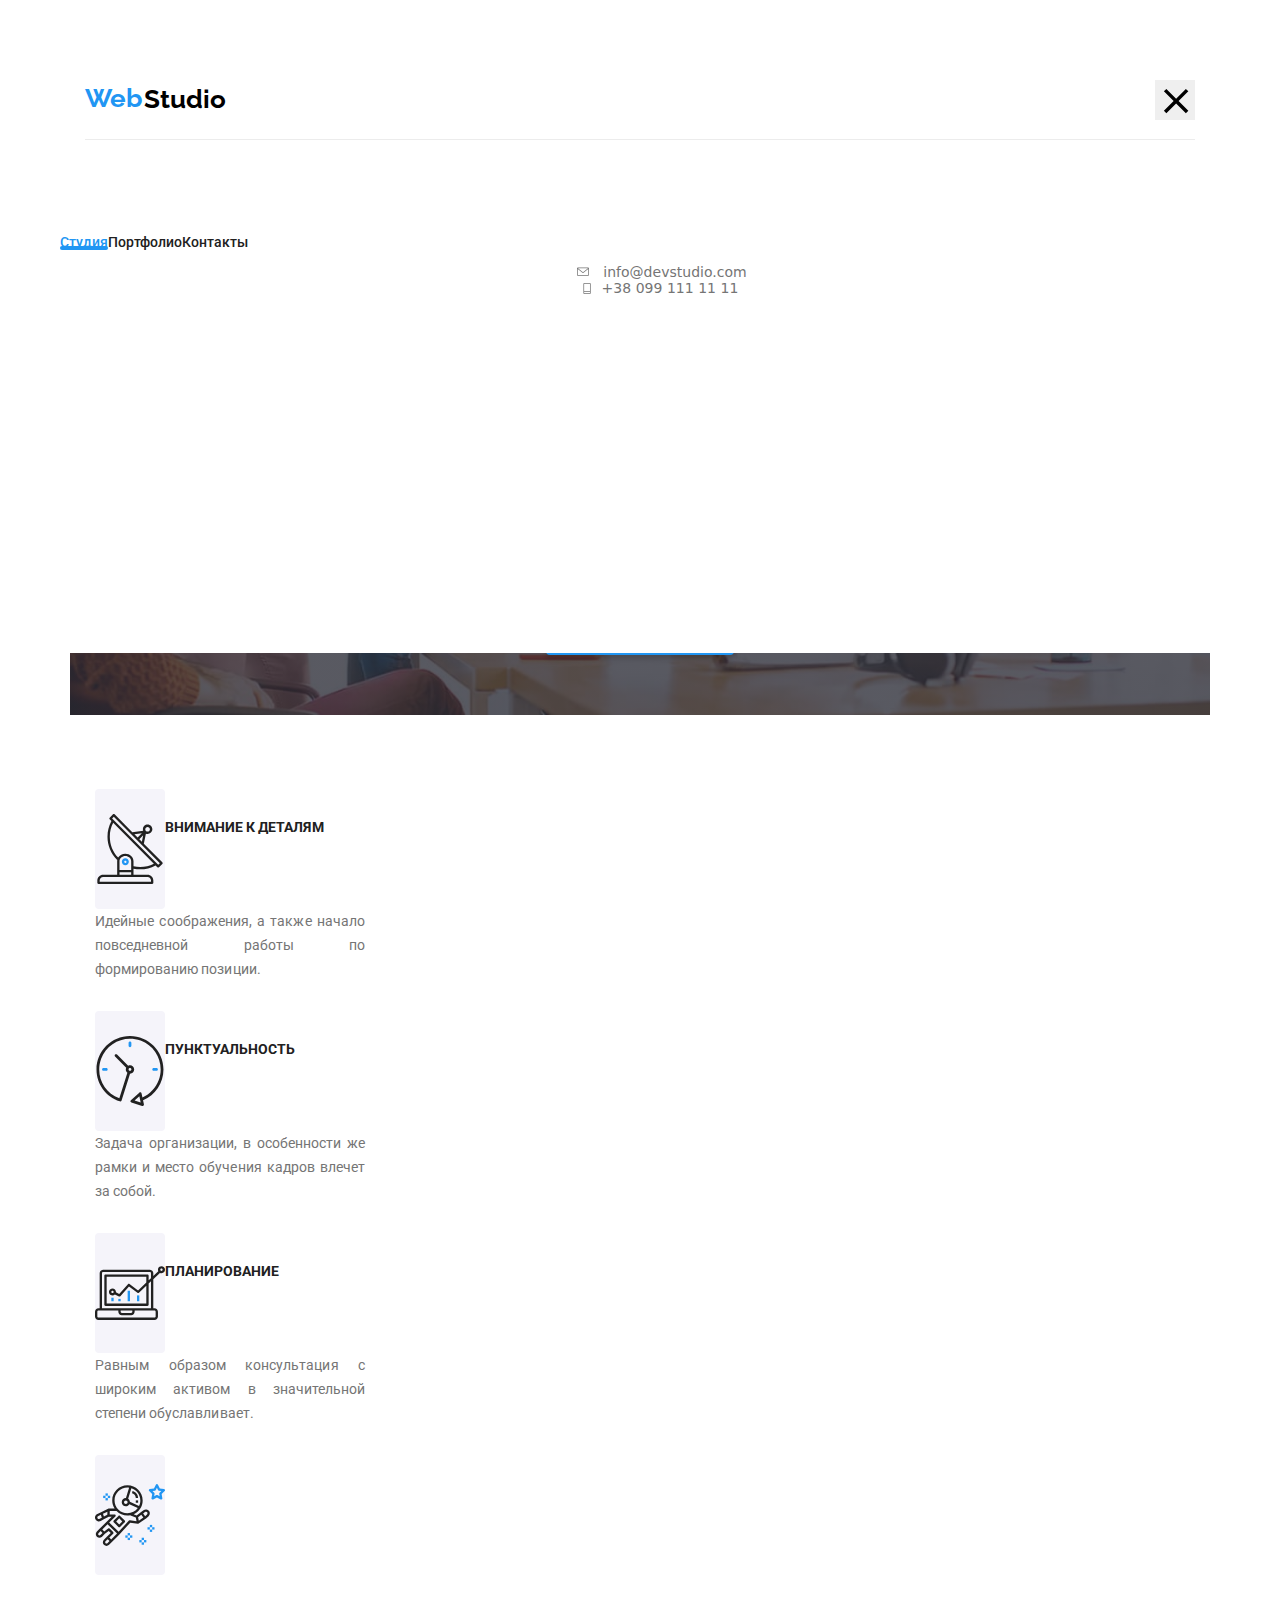
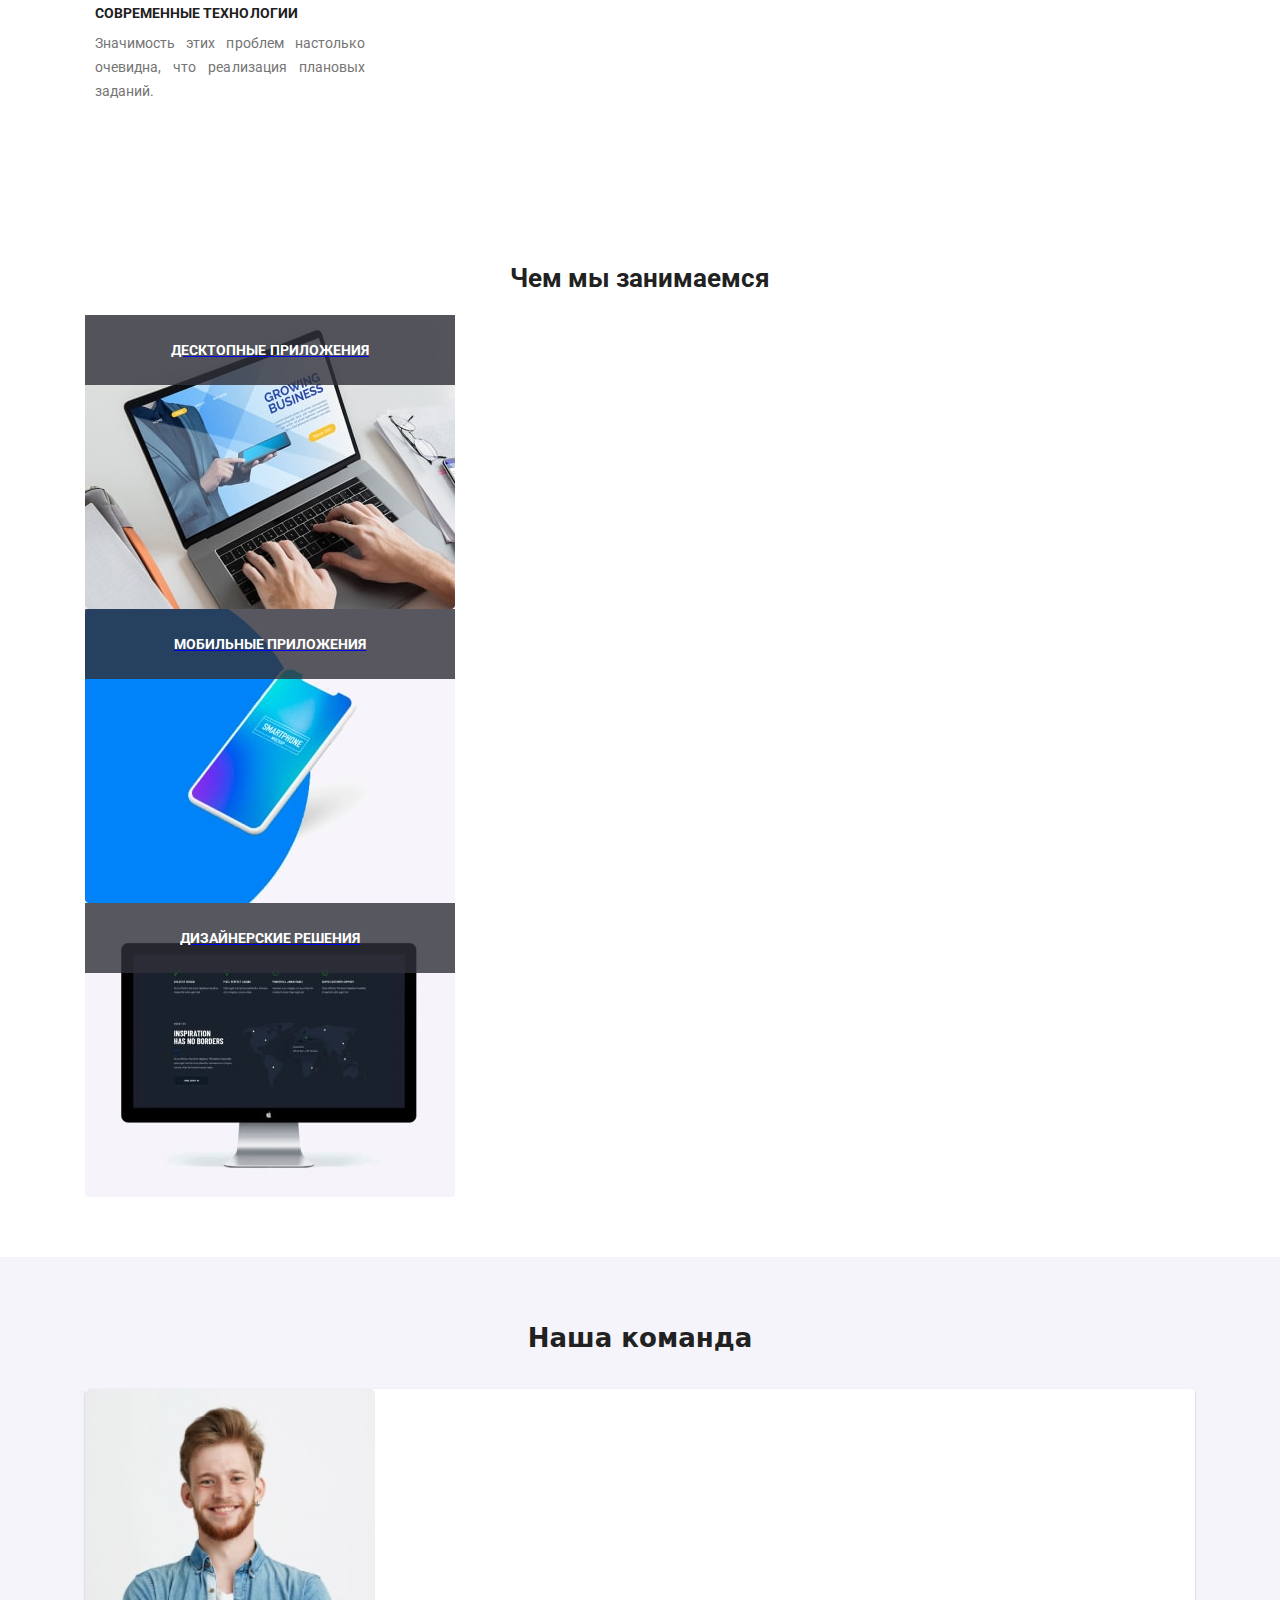
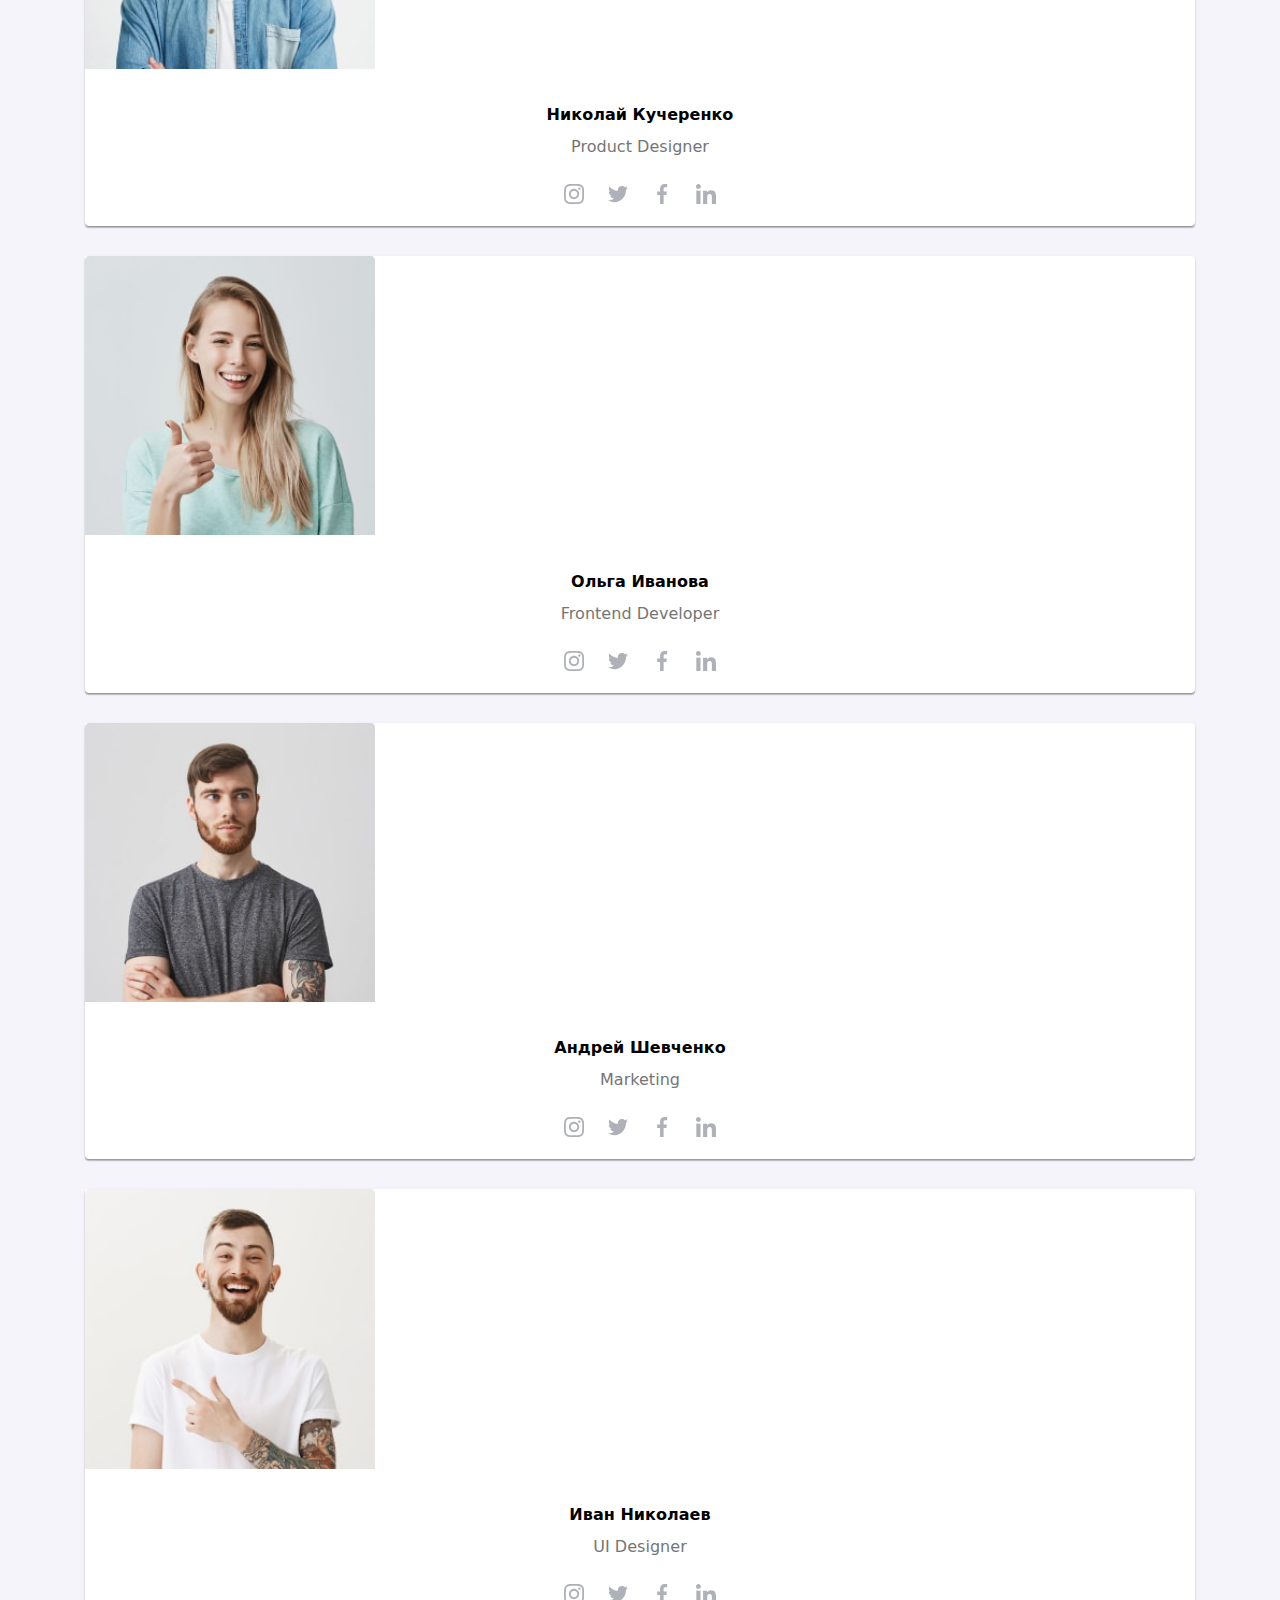
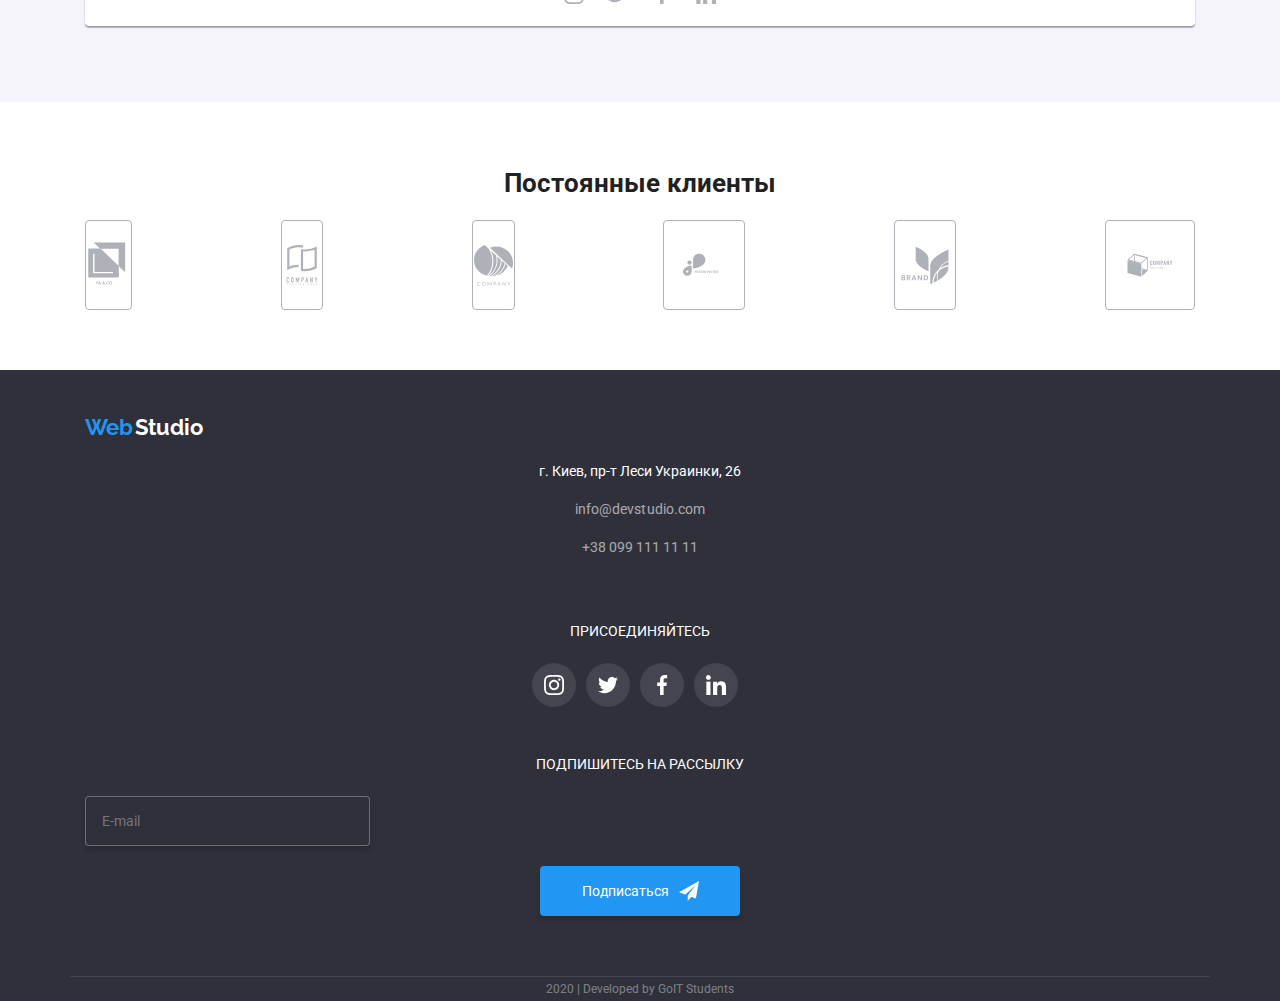
==== commit b1dde9cf: "Добавляет стили" ====
--- a/index.html
+++ b/index.html
@@ -17,13 +17,16 @@
 
   <body class="body">
     <!--HEAD-->
+
     <header class="page-header">
       <div class="container">
         <nav class="main-nav">
-          <a href="index.html" class="logo">
-            Web
-            <span class="studio"> Studio </span>
-          </a>
+          <div class="main-logo">
+            <a href="index.html" class="logo">
+              Web
+              <span class="studio"> Studio </span>
+            </a>
+          </div>
 
           <!-- NAVIGATION -->
 
--- a/css/main.min.css
+++ b/css/main.min.css
@@ -1,2 +1,2 @@
-.container{width:1200px;padding-left:15px;padding-right:15px;margin-left:auto;margin-right:auto}@media screen and (min-width: 320px){.container{width:320px;padding-top:60px;padding-bottom:60px;padding-right:15px;padding-left:15px;margin:0px auto 0px auto}.container:nth-last-child(4){padding-bottom:0px}}@media screen and (min-width: 768px){.container{width:768px}}@media screen and (min-width: 1140px){.container{width:1140px}}.section{display:block;-webkit-box-align:center;-ms-flex-align:center;align-items:center;font-family:"Roboto",sans-serif;font-style:normal}.section-title{margin:0px;text-align:center;font-weight:bold;line-height:42px;letter-spacing:0.03px;color:#212121}@media screen and (min-width: 320px){.section-title{font-size:26px}}.section-item{margin-top:30px;margin-bottom:10px;font-weight:bold;font-size:14px;line-height:16px;letter-spacing:0.03px;color:#212121}@media screen and (min-width: 320px){.section-item{text-align:center}}.section-text{margin:0px;font-style:normal;font-weight:normal;font-size:14px;line-height:24px;letter-spacing:0.03px;color:#757575}@media screen and (min-width: 320px){.section-text{text-align:justify}}.body{-webkit-box-sizing:border-box;box-sizing:border-box;background-color:#fff}*::before,*::after{-webkit-box-sizing:inherit;box-sizing:inherit}.list{list-style:none}.page-header{position:relative}.logo{display:-webkit-box;display:-ms-flexbox;display:flex;font-family:"Raleway", sans-serif;font-weight:bold;letter-spacing:0.03px;color:#2196f3;text-decoration:none}.studio{font-family:"Raleway", sans-serif;font-weight:bold;letter-spacing:0.03px;margin-right:85px;padding-left:2px}.page-header .logo{font-size:26px}.page-header .studio{font-size:26px;line-height:31px;color:#000}.footer .logo{font-size:22px;padding-top:45px}.footer .studio{font-size:22px;color:#fff;text-decoration:none}.page-header .main-nav{display:-webkit-box;display:-ms-flexbox;display:flex;-webkit-box-align:center;-ms-flex-align:center;align-items:center;-webkit-box-pack:justify;-ms-flex-pack:justify;justify-content:space-between;min-height:80px}.main-nav{display:-webkit-box;display:-ms-flexbox;display:flex;-webkit-box-align:center;-ms-flex-align:center;align-items:center;padding-bottom:0px;margin-bottom:0px;border-bottom:1px solid #ececec}.list{list-style:none}.site-nav{font-family:"Roboto",sans-serif;font-size:14px;font-style:normal;font-weight:500;letter-spacing:0.02px}@media screen and (max-width: 767px){.site-nav{display:block;-webkit-box-align:center;-ms-flex-align:center;align-items:center;padding-left:0}}@media screen and (max-width: 767px){.site-nav .item{text-align:center;-webkit-box-align:center;-ms-flex-align:center;align-items:center;font-weight:500;font-size:18px}.site-nav .item:last-child{margin-bottom:40px}}@media screen and (min-width: width 1140px){.site-nav .item:last-child{margin-right:0}}.site-nav .item .link.current{color:#2196f3}.site-nav .item .link.current::after{content:"";position:absolute;left:0;bottom:0;width:100%;height:4px;border-radius:2px;-webkit-transition:step-end;transition:step-end;background-color:#2196f3;-webkit-transition-duration:250ms;transition-duration:250ms;-webkit-transition-timing-function:cubic-bezier(0.4, 0, 0.2, 1);transition-timing-function:cubic-bezier(0.4, 0, 0.2, 1)}.site-nav .item .link{position:relative;display:inline-block;color:#212121;text-align:center;text-decoration:none}@media screen and (max-width: 767px){.site-nav .item .link{padding-bottom:8px;margin-bottom:40px;margin-left:auto;margin-right:auto}}.site-nav .item .link:hover{color:#2196f3}.site-nav .item .link:hover::after{background-color:#2196f3;-webkit-transform:scaleX(1);transform:scaleX(1)}.site-nav .item .link:focus{color:#2196f3}.site-nav .item .link::after{content:"";position:absolute;left:0;bottom:0;width:100%;height:4px;border-radius:2px;-webkit-transition-property:background-color;transition-property:background-color;-webkit-transition-duration:250ms;transition-duration:250ms;-webkit-transition-timing-function:cubic-bezier(0.4, 0, 0.2, 1);transition-timing-function:cubic-bezier(0.4, 0, 0.2, 1)}.menu-button{position:relative;right:auto;display:-webkit-inline-box;display:-ms-inline-flexbox;display:inline-flex;margin:0px;padding:0px;border:none}.menu-button .icon-close{display:none}.menu-button.is-open .icon-close{display:block}.menu-button.is-open .icon-menu{display:none}.menu-container{display:none;position:absolute;top:100%;left:0;width:100%;height:453px;background-color:#fff;padding:20px;text-align:center;font-size:20px}.menu-container.is-open{display:block}.contacts{justify-items:center;margin-top:0px;margin-bottom:0px;margin-left:auto;text-decoration:none;font-size:14px;font-style:normal;font-weight:500;letter-spacing:0.02px}@media screen and (max-width: 767px){.contacts{display:inline-block;padding-left:0;padding-bottom:16px;margin-left:auto}}.contacts .items:last-child{margin-right:0px}.items a{display:-webkit-box;display:-ms-flexbox;display:flex;-webkit-box-align:center;-ms-flex-align:center;align-items:center;text-decoration:none;color:#757575;-webkit-transition-property:background-color;transition-property:background-color;-webkit-transition-duration:250ms;transition-duration:250ms;-webkit-transition-timing-function:cubic-bezier(0.4, 0, 0.2, 1);transition-timing-function:cubic-bezier(0.4, 0, 0.2, 1)}@media screen and (max-width: 767px){.items a{-webkit-box-pack:center;-ms-flex-pack:center;justify-content:center;padding-bottom:16px}}.items a:hover,.items a:focus{color:#2196f3}.items a .contacts-icon{display:-webkit-box;display:-ms-flexbox;display:flex;-webkit-box-align:center;-ms-flex-align:center;align-items:center;margin-right:10px;fill:currentColor}.items a .contacts-icon:hover{color:#2196f3}.phone{width:10px;height:11px}.letter{width:20px;height:12px}.hero{-webkit-box-align:center;-ms-flex-align:center;align-items:center;text-align:center;background-image:-webkit-gradient(linear, left top, left bottom, from(rgba(47,48,58,0.8)), to(rgba(47,48,58,0.8))),url(../img/header_img_sq.jpg);background-image:linear-gradient(rgba(47,48,58,0.8), rgba(47,48,58,0.8)),url(../img/header_img_sq.jpg);background-repeat:no-repeat;background-size:cover;background-position:center;margin-left:auto;margin-right:auto;padding-top:0px;padding-bottom:0px}.hero-title{justify-items:center;-webkit-box-align:center;-ms-flex-align:center;align-items:center;margin-left:auto;margin-right:auto;margin-top:0px;color:#fff;font-family:"Roboto",sans-serif;letter-spacing:0.06px;text-align:center}.hero-buttom{padding:10px 32px;color:#fff;font-size:16px;line-height:30px;letter-spacing:0.06px;background-color:#2196f3;-webkit-box-shadow:0px 4px 4px rgba(0,0,0,0.15);box-shadow:0px 4px 4px rgba(0,0,0,0.15);border:0px;border-radius:4px;cursor:pointer}@media screen and (min-width: 480px){.hero{width:480px}.hero-title{padding-top:118px;width:480px;font-weight:900;font-size:26px;line-height:42px}}@media screen and (min-width: 768px){.hero{width:768px;display:block;-webkit-box-orient:vertical;-webkit-box-direction:normal;-ms-flex-direction:column;flex-direction:column}.hero-title{display:block;padding-top:118px;min-width:480px;font-weight:900;font-size:26px;line-height:42px}.hero-button{display:-webkit-inline-box;display:-ms-inline-flexbox;display:inline-flex}}@media screen and (min-width: 1140px){.hero{width:1140px;display:block;-webkit-box-orient:vertical;-webkit-box-direction:normal;-ms-flex-direction:column;flex-direction:column}.hero-title{display:block;padding-top:196px;min-width:646px;font-size:44px;line-height:60px}.hero-button{display:-webkit-inline-box;display:-ms-inline-flexbox;display:inline-flex}}.button-close{display:block;position:absolute;width:30px;height:30px;border-radius:50%;right:-10px;top:-5px;background:#fff;border:none;-webkit-box-shadow:0px 2px 1px rgba(0,0,0,0.2),0px 1px 1px rgba(0,0,0,0.14),0px 1px 3px rgba(0,0,0,0.12);box-shadow:0px 2px 1px rgba(0,0,0,0.2),0px 1px 1px rgba(0,0,0,0.14),0px 1px 3px rgba(0,0,0,0.12);cursor:pointer}.icon-button-close{display:block;width:18px;height:18px;-webkit-box-align:center;-ms-flex-align:center;align-items:center}.icon-button-close:hover{fill:#2196f3}.backdrop{position:fixed;top:0;left:0;width:100%;height:100%;background:rgba(0,0,0,0.2)}.is-hidden{opacity:0;pointer-events:none;visibility:hidden}.modal{display:-webkit-box;display:-ms-flexbox;display:flex;-webkit-box-pack:stretch;-ms-flex-pack:stretch;justify-content:stretch;-webkit-box-align:stretch;-ms-flex-align:stretch;align-items:stretch;position:absolute;top:50%;left:50%;max-width:528px;height:581px;padding:40px;background:#ffffff;-webkit-box-shadow:0px 2px 1px rgba(0,0,0,0.2),0px 1px 1px rgba(0,0,0,0.14),0px 1px 3px rgba(0,0,0,0.12);box-shadow:0px 2px 1px rgba(0,0,0,0.2),0px 1px 1px rgba(0,0,0,0.14),0px 1px 3px rgba(0,0,0,0.12);border-radius:4px;-webkit-transform:translate(-50%, -50%);transform:translate(-50%, -50%);-webkit-transition-duration:250ms;transition-duration:250ms;-webkit-transition-timing-function:cubic-bezier(0.4, 0, 0.2, 1);transition-timing-function:cubic-bezier(0.4, 0, 0.2, 1)}.form-title{display:block;max-width:700px;margin-bottom:0px;font-family:"Roboto",sans-serif;font-style:normal;font-weight:bold;font-size:20px;line-height:23px;text-align:center;letter-spacing:0.03px;color:#212121}.form-group{display:-webkit-box;display:-ms-flexbox;display:flex;-webkit-box-orient:vertical;-webkit-box-direction:normal;-ms-flex-direction:column;flex-direction:column}.form-list{position:relative;margin-top:30px;margin-right:0px;padding:0px;list-style:none;border-radius:4px}.form-label{position:absolute;top:30%;left:37px;margin:0px;-webkit-transform:translateY(-12%);transform:translateY(-12%)}.form-label-comment{position:absolute;top:10%;left:8px;-webkit-transform:translate(-3%, -12%);transform:translate(-3%, -12%)}.form-item{display:-webkit-box;display:-ms-flexbox;display:flex;width:100%;height:40px;padding-left:40px;margin-right:0px;border:1px solid rgba(33,33,33,0.2);border-radius:4px;outline:none}.form-item-comment{width:100%;height:120px;padding:12px 16px;border:1px solid rgba(33,33,33,0.2);border-radius:4px}.form-item:focus{outline:none;border-color:#2196f3}.form-item:focus+.form-label{color:#2196f3;border-color:#2196f3;-webkit-transform:translate(-30px, -35px);transform:translate(-30px, -35px);-webkit-transition:250ms linear, -webkit-transform 500ms;transition:250ms linear, -webkit-transform 500ms;transition:250ms linear, transform 500ms;transition:250ms linear, transform 500ms, -webkit-transform 500ms}.form-item-comment:focus{outline:none;border-color:#2196f3}.form-item-comment:focus+.form-label-comment{outline:none;color:#2196f3;border-color:#2196f3;-webkit-transform:translate(-1px, -40px);transform:translate(-1px, -40px);-webkit-transition:250ms linear, -webkit-transform 500ms;transition:250ms linear, -webkit-transform 500ms;transition:250ms linear, transform 500ms;transition:250ms linear, transform 500ms, -webkit-transform 500ms}.modal-icon{position:absolute;fill:#212121;top:30%;left:10px;display:inline-block;width:18px;height:18px;-webkit-transform:translateY(-15%);transform:translateY(-15%)}.form-item:focus+.form-label+.modal-icon{fill:#2196f3;border-color:#2196f3}.button-submit{position:relative;display:block;text-align:center;-ms-flex-item-align:center;-ms-grid-row-align:center;align-self:center;width:200px;min-height:50px;margin-top:30px;color:#fff;font-size:16px;line-height:30px;letter-spacing:0.06px;background-color:#2196f3;-webkit-box-shadow:0px 4px 4px rgba(0,0,0,0.15);box-shadow:0px 4px 4px rgba(0,0,0,0.15);border:0px;border-radius:4px;cursor:pointer}.checkbox{display:block;margin-top:20px}.checkbox input[type="checkbox"]{-moz-appearance:none;appearance:none;-webkit-appearance:none}.checkbox label{position:relative;display:inline-block;padding-left:22px}.checkbox label::before,.checkbox label::after{position:absolute;content:"";display:inline-block;border-radius:2px}.checkbox label::before{height:15px;width:15px;border:1px solid #212121;left:0px;top:3px;background-color:#fff}.checkbox label::after{height:5px;width:9px;border-left:2px solid #fff;border-bottom:2px solid #fff;-webkit-transform:rotate(-45deg);transform:rotate(-45deg);left:4px;top:7px}.checkbox input[type="checkbox"]+label::after{content:none}.checkbox input[type="checkbox"]:checked+label::after{content:""}.checkbox input[type="checkbox"]:checked+label::before{background-color:#2196f3;border:#2196f3}.rules{color:#2196f3;text-decoration:underline}.features{padding-bottom:0px}@media screen and (min-width: 768px){.features{padding-top:0px}}.advantages{margin-bottom:0px;margin-left:auto;margin-right:auto;padding-left:0px;-webkit-box-pack:justify;-ms-flex-pack:justify;justify-content:space-between;font-family:"Roboto",sans-serif;color:#212121;text-decoration:none;font-size:14px;font-style:normal;font-weight:500;letter-spacing:0.02px}@media screen and (min-width: 768px){.advantages .details{display:-webkit-box;display:-ms-flexbox;display:flex;-ms-flex-wrap:wrap;flex-wrap:wrap;width:354px;margin:-5px}}@media screen and (min-width: 1140px){.advantages .details{display:-webkit-box;display:-ms-flexbox;display:flex;width:270px;margin:10px;margin-bottom:0px;padding-left:0px}}@media screen and (min-width: 320px){.advantages .details:not(:last-child){margin-bottom:30px}}.advantages-image{display:-webkit-box;display:-ms-flexbox;display:flex;-webkit-box-pack:center;-ms-flex-pack:center;justify-content:center;-webkit-box-align:center;-ms-flex-align:center;align-items:center;height:120px;background-color:#f5f4fa;border-radius:4px}.details:last-child{padding-right:0px}.icon{width:70px;height:70px}.aboutcompany{padding-top:94px}@media screen and (max-width: 1139px){.aboutcompany{display:none}}a{list-style:none}.works{margin-left:0px;padding-left:0px;margin-bottom:0px;-webkit-box-pack:justify;-ms-flex-pack:justify;justify-content:space-between}.box1{background-image:url("../img/box1-min.jpg");width:370px;height:294px}.box2{background-image:url("../img/box2-min.jpg");width:370px;height:294px}.box3{background-image:url("../img/box3-min.jpg");width:370px;height:294px}.occupation{-webkit-box-align:end;-ms-flex-align:end;align-items:flex-end;padding-right:30px}.occupation:last-child{padding-right:0px}.section-title-company{-webkit-box-align:center;-ms-flex-align:center;align-items:center;text-align:center;padding-top:27px;padding-bottom:27px;margin-top:0;margin-bottom:0px;background-color:rgba(47,48,58,0.8);color:#fff;width:370px;height:70px;font-style:normal;font-weight:bold;font-size:14px;letter-spacing:0.03px}.section-item.company:last-child{padding-right:0px}.section-ourteam{background-color:#f5f4fa}@media screen and (min-width: 320px){.team{display:block;-webkit-box-pack:center;-ms-flex-pack:center;justify-content:center;padding-left:0px}}.members{display:block;-webkit-box-align:center;-ms-flex-align:center;align-items:center;background-color:#fff;border-radius:4px;-webkit-box-shadow:0px 2px 1px rgba(0,0,0,0.2),0px 1px 1px rgba(0,0,0,0.14),0px 1px 3px rgba(0,0,0,0.12);box-shadow:0px 2px 1px rgba(0,0,0,0.2),0px 1px 1px rgba(0,0,0,0.14),0px 1px 3px rgba(0,0,0,0.12)}@media screen and (min-width: 320px){.members{margin-top:30px}.members:not(:last-child){margin-bottom:0px}.members .name{text-align:center;margin-top:30px;margin-bottom:0px;font-weight:bold;font-size:16px;line-height:24px;letter-spacing:0.03px}.members .position{text-align:center;margin-top:10px;margin-bottom:0px;font-style:normal;font-weight:normal;font-size:16px;line-height:19px;letter-spacing:0.03px;color:#757575}}.social{display:-webkit-box;display:-ms-flexbox;display:flex;padding-left:0px;margin-top:16px;-webkit-box-pack:center;-ms-flex-pack:center;justify-content:center}.social .links a{display:-webkit-box;display:-ms-flexbox;display:flex;-webkit-box-pack:center;-ms-flex-pack:center;justify-content:center;-webkit-box-align:center;-ms-flex-align:center;align-items:center;border-radius:50%;width:44px;height:44px;margin-bottom:10px;cursor:pointer;-webkit-transition-property:background-color;transition-property:background-color;-webkit-transition-duration:250ms;transition-duration:250ms;-webkit-transition-timing-function:cubic-bezier(0.4, 0, 0.2, 1);transition-timing-function:cubic-bezier(0.4, 0, 0.2, 1)}.social .links a:hover .social-icon{fill:#fff}.social .links a:focus .social-icon{fill:#fff}.links a:hover,.links a:focus{background-color:#2196f3}.links a:last-child{padding-right:0px}.social-icon{width:20px;height:20px;fill:#afb1b8}.partners{padding-top:94px}@media screen and (min-width: 320px){.partners{padding-top:0px;padding-bottom:0px}}@media screen and (min-width: 320px){.partners .section-title{padding-bottom:0px;padding-top:0px}}.customers{display:-webkit-box;display:-ms-flexbox;display:flex}@media screen and (max-width: 767px){.customers{-ms-flex-wrap:wrap;flex-wrap:wrap;-ms-flex-preferred-size:50%;flex-basis:50%}}.customers-icon{fill:#afb1b8}.examples a{display:-webkit-box;display:-ms-flexbox;display:flex;-webkit-box-align:center;-ms-flex-align:center;align-items:center;-webkit-box-pack:center;-ms-flex-pack:center;justify-content:center;width:170px;height:90px;margin-right:30px;border:1px solid #afb1b8;border-radius:4px;-webkit-transition-property:background-color;transition-property:background-color;-webkit-transition-duration:250ms;transition-duration:250ms;-webkit-transition-timing-function:cubic-bezier(0.4, 0, 0.2, 1);transition-timing-function:cubic-bezier(0.4, 0, 0.2, 1)}@media screen and (max-width: 767px){.examples a{width:50%}.examples a .details:nth-child(1n){margin-right:30px}.examples a:hover,.examples a:focus{border-color:#2196f3}.examples a:hover .customers-icon,.examples a:focus .customers-icon{fill:#2196f3}.examples a:last-child{margin-right:0px}}.footer{font-family:"Roboto",sans-serif;font-style:normal;font-weight:normal;font-size:14px;line-height:24px;letter-spacing:0.03px;color:#fff;background-color:#2f303a}@media screen and (min-width: 320px){.footer .container{padding-top:0px;display:block}}.contact-footer{display:block;font-style:normal}@media screen and (min-width: 320px){.contact-footer{-webkit-box-orient:vertical;-webkit-box-direction:normal;-ms-flex-direction:column;flex-direction:column;text-align:center}}.address-footer{display:block;margin-top:20px;font-style:normal;line-height:24px}.addresses-details{padding-bottom:0px;margin-top:0px}.addresses{display:block;padding-bottom:0px;margin-top:0px}.addresses a{font-style:normal;color:rgba(255,255,255,0.6);text-decoration:none;line-height:24px}.info{display:block}@media screen and (min-width: 320px){.info{text-align:center;-webkit-box-align:center;-ms-flex-align:center;align-items:center}}.join{display:block}@media screen and (min-width: 320px){.join{text-align:center;margin-top:60px}}.social-links{display:-webkit-box;display:-ms-flexbox;display:flex;-webkit-box-pack:center;-ms-flex-pack:center;justify-content:center;-webkit-box-align:center;-ms-flex-align:center;align-items:center;padding-left:0px;margin-bottom:0px;margin-top:0px}@media screen and (min-width: 320px){.social-links{display:-webkit-box;display:-ms-flexbox;display:flex;margin-top:20px}}.social-links .reference a{display:-webkit-inline-box;display:-ms-inline-flexbox;display:inline-flex;-webkit-box-pack:center;-ms-flex-pack:center;justify-content:center;-webkit-box-align:center;-ms-flex-align:center;align-items:center;border-radius:50%;width:44px;height:44px;background:rgba(255,255,255,0.1);margin-right:10px;cursor:pointer;-webkit-transition-property:background-color;transition-property:background-color;-webkit-transition:250ms,cubic-bezier(0.4, 0, 0.2, 1);transition:250ms,cubic-bezier(0.4, 0, 0.2, 1)}.social-links .reference a:hover{background-color:#2196f3;-webkit-transition:250ms,cubic-bezier(0.4, 0, 0.2, 1);transition:250ms,cubic-bezier(0.4, 0, 0.2, 1)}.reference-icon{width:20px;height:20px;fill:#fff}.distribution{padding-top:45px;margin:0px}@media screen and (min-width: 320px){.distribution{display:-webkit-box;display:-ms-flexbox;display:flex;-webkit-box-orient:vertical;-webkit-box-direction:normal;-ms-flex-direction:column;flex-direction:column;margin-bottom:60px}}.form-subscribe{display:-webkit-box;display:-ms-flexbox;display:flex;-webkit-box-orient:vertical;-webkit-box-direction:normal;-ms-flex-direction:column;flex-direction:column;padding-bottom:20px;margin:0px}.email{display:block;height:50px;padding-left:16px;border:1px solid rgba(255,255,255,0.3);-webkit-box-sizing:border-box;box-sizing:border-box;-webkit-box-shadow:0px 4px 4px rgba(0,0,0,0.15);box-shadow:0px 4px 4px rgba(0,0,0,0.15);border-radius:4px;background-color:#2f303a}@media screen and (min-width: 320px){.email{min-width:285px}}.subscribe{display:block;padding-bottom:20px;font-family:"Roboto",sans-serif;font-style:normal;font-weight:normal;font-size:14px;line-height:24px;letter-spacing:0.03px;color:white}@media screen and (min-width: 320px){.subscribe{text-align:center}}.button-footer{display:-webkit-inline-box;display:-ms-inline-flexbox;display:inline-flex;width:200px;height:50px;-webkit-box-pack:center;-ms-flex-pack:center;justify-content:center;-webkit-box-align:center;-ms-flex-align:center;align-items:center;text-align:center;border:0px;background:#2196f3;color:#fff;-webkit-box-shadow:0px 4px 4px rgba(0,0,0,0.15);box-shadow:0px 4px 4px rgba(0,0,0,0.15);border-radius:4px;cursor:pointer}@media screen and (min-width: 320px){.button-footer{-ms-flex-item-align:center;-ms-grid-row-align:center;align-self:center}}.button-icon{width:20px;height:20px;margin-left:10px}.developed{display:block;-ms-flex-item-align:center;-ms-grid-row-align:center;align-self:center;text-align:center;font-style:normal;font-weight:normal;margin:auto;font-size:12px;line-height:24px;color:rgba(255,255,255,0.4)}.copirate{padding-top:0px;padding-bottom:0px;border-top:1px solid rgba(255,255,255,0.1)}
+.container{width:1200px;padding-left:15px;padding-right:15px;margin-left:auto;margin-right:auto}@media screen and (min-width: 320px){.container{width:320px;padding-top:60px;padding-bottom:60px;padding-right:15px;padding-left:15px;margin:0px auto 0px auto}.container:nth-last-child(4){padding-bottom:0px}}@media screen and (min-width: 768px){.container{width:768px}}@media screen and (min-width: 1140px){.container{width:1140px}}.section{display:block;-webkit-box-align:center;-ms-flex-align:center;align-items:center;font-family:"Roboto",sans-serif;font-style:normal}.section-title{margin:0px;text-align:center;font-weight:bold;line-height:42px;letter-spacing:0.03px;color:#212121}@media screen and (min-width: 320px){.section-title{font-size:26px}}.section-item{margin-top:30px;margin-bottom:10px;font-weight:bold;font-size:14px;line-height:16px;letter-spacing:0.03px;color:#212121}@media screen and (min-width: 320px){.section-item{text-align:center}}.section-text{margin:0px;font-style:normal;font-weight:normal;font-size:14px;line-height:24px;letter-spacing:0.03px;color:#757575}@media screen and (min-width: 320px){.section-text{text-align:justify}}.body{-webkit-box-sizing:border-box;box-sizing:border-box;background-color:#fff}*::before,*::after{-webkit-box-sizing:inherit;box-sizing:inherit}.list{list-style:none}.page-header{position:relative}.main-logo{padding-top:15px;padding-bottom:15px}.logo{display:-webkit-box;display:-ms-flexbox;display:flex;font-family:"Raleway", sans-serif;font-weight:bold;letter-spacing:0.03px;color:#2196f3;text-decoration:none}.studio{font-family:"Raleway", sans-serif;font-weight:bold;letter-spacing:0.03px;margin-right:85px;padding-left:2px}.page-header .logo{font-size:26px}.page-header .studio{font-size:26px;line-height:31px;color:#000}.footer .logo{font-size:22px;padding-top:45px}.footer .studio{font-size:22px;color:#fff;text-decoration:none}.main-nav{display:-webkit-box;display:-ms-flexbox;display:flex}.main-nav{display:-webkit-box;display:-ms-flexbox;display:flex;min-height:80px;-webkit-box-align:center;-ms-flex-align:center;align-items:center;-webkit-box-pack:justify;-ms-flex-pack:justify;justify-content:space-between;padding-bottom:0px;margin-bottom:0px;border-bottom:1px solid #ececec}@media screen and (min-width: 768px){.main-nav .menu-container{display:-webkit-box;display:-ms-flexbox;display:flex}.main-nav .list{list-style:none}.main-nav .site-nav{font-family:"Roboto",sans-serif;font-size:14px;font-style:normal;font-weight:500;letter-spacing:0.02px}}@media screen and (min-width: 768px) and (max-width: 767px){.main-nav .site-nav{display:block;-webkit-box-align:center;-ms-flex-align:center;align-items:center;padding-left:0}}@media screen and (min-width: 768px) and (min-width: 768px){.main-nav .site-nav{display:-webkit-box;display:-ms-flexbox;display:flex;-webkit-box-align:center;-ms-flex-align:center;align-items:center}}@media screen and (min-width: 768px) and (max-width: 767px){.main-nav .site-nav .item{text-align:center;-webkit-box-align:center;-ms-flex-align:center;align-items:center;font-weight:500;font-size:18px}.main-nav .site-nav .item:last-child{margin-bottom:40px}}@media screen and (min-width: 768px) and (min-width: width 1140px){.main-nav .site-nav .item:last-child{margin-right:0}}@media screen and (min-width: 768px){.main-nav .site-nav .item .link.current{color:#2196f3}.main-nav .site-nav .item .link.current::after{content:"";position:absolute;left:0;bottom:0;width:100%;height:4px;border-radius:2px;-webkit-transition:step-end;transition:step-end;background-color:#2196f3;-webkit-transition-duration:250ms;transition-duration:250ms;-webkit-transition-timing-function:cubic-bezier(0.4, 0, 0.2, 1);transition-timing-function:cubic-bezier(0.4, 0, 0.2, 1)}.main-nav .site-nav .item .link{position:relative;display:inline-block;color:#212121;text-align:center;text-decoration:none}}@media screen and (min-width: 768px) and (max-width: 767px){.main-nav .site-nav .item .link{padding-bottom:8px;margin-bottom:40px;margin-left:auto;margin-right:auto}}@media screen and (min-width: 768px){.main-nav .site-nav .item .link:hover{color:#2196f3}.main-nav .site-nav .item .link:hover::after{background-color:#2196f3;-webkit-transform:scaleX(1);transform:scaleX(1)}.main-nav .site-nav .item .link:focus{color:#2196f3}.main-nav .site-nav .item .link::after{content:"";position:absolute;left:0;bottom:0;width:100%;height:4px;border-radius:2px;-webkit-transition-property:background-color;transition-property:background-color;-webkit-transition-duration:250ms;transition-duration:250ms;-webkit-transition-timing-function:cubic-bezier(0.4, 0, 0.2, 1);transition-timing-function:cubic-bezier(0.4, 0, 0.2, 1)}}.menu-button{right:auto;display:-webkit-inline-box;display:-ms-inline-flexbox;display:inline-flex;margin:0px;padding:0px;border:none}.menu-button .icon-close{display:none}.menu-button.is-open .icon-close{display:block}.menu-button.is-open .icon-menu{display:none}.menu-container{display:none;position:absolute;top:100%;left:0;width:100%;height:453px;background-color:#fff;padding:20px;text-align:center;font-size:20px}.menu-container.is-open{display:block}.contacts{justify-items:center;margin-top:0px;margin-bottom:0px;margin-left:auto;text-decoration:none;font-size:14px;font-style:normal;font-weight:500;letter-spacing:0.02px}@media screen and (max-width: 767px){.contacts{display:inline-block;padding-left:0;padding-bottom:16px;margin-left:auto}}.contacts .items:last-child{margin-right:0px}.items a{display:-webkit-box;display:-ms-flexbox;display:flex;-webkit-box-align:center;-ms-flex-align:center;align-items:center;text-decoration:none;color:#757575;-webkit-transition-property:background-color;transition-property:background-color;-webkit-transition-duration:250ms;transition-duration:250ms;-webkit-transition-timing-function:cubic-bezier(0.4, 0, 0.2, 1);transition-timing-function:cubic-bezier(0.4, 0, 0.2, 1)}@media screen and (max-width: 767px){.items a{-webkit-box-pack:center;-ms-flex-pack:center;justify-content:center;padding-bottom:16px}}.items a:hover,.items a:focus{color:#2196f3}.items a .contacts-icon{display:-webkit-box;display:-ms-flexbox;display:flex;-webkit-box-align:center;-ms-flex-align:center;align-items:center;margin-right:10px;fill:currentColor}.items a .contacts-icon:hover{color:#2196f3}.phone{width:10px;height:11px}.letter{width:20px;height:12px}.hero{-webkit-box-align:center;-ms-flex-align:center;align-items:center;text-align:center;background-image:-webkit-gradient(linear, left top, left bottom, from(rgba(47,48,58,0.8)), to(rgba(47,48,58,0.8))),url(../img/header_img_sq.jpg);background-image:linear-gradient(rgba(47,48,58,0.8), rgba(47,48,58,0.8)),url(../img/header_img_sq.jpg);background-repeat:no-repeat;background-size:cover;background-position:center;margin-left:auto;margin-right:auto;padding-top:0px;padding-bottom:0px}.hero-title{justify-items:center;-webkit-box-align:center;-ms-flex-align:center;align-items:center;margin-left:auto;margin-right:auto;margin-top:0px;color:#fff;font-family:"Roboto",sans-serif;letter-spacing:0.06px;text-align:center}.hero-buttom{padding:10px 32px;color:#fff;font-size:16px;line-height:30px;letter-spacing:0.06px;background-color:#2196f3;-webkit-box-shadow:0px 4px 4px rgba(0,0,0,0.15);box-shadow:0px 4px 4px rgba(0,0,0,0.15);border:0px;border-radius:4px;cursor:pointer}@media screen and (min-width: 480px){.hero{width:480px}.hero-title{padding-top:118px;width:480px;font-weight:900;font-size:26px;line-height:42px}}@media screen and (min-width: 768px){.hero{width:768px;display:block;-webkit-box-orient:vertical;-webkit-box-direction:normal;-ms-flex-direction:column;flex-direction:column}.hero-title{display:block;padding-top:118px;min-width:480px;font-weight:900;font-size:26px;line-height:42px}.hero-button{display:-webkit-inline-box;display:-ms-inline-flexbox;display:inline-flex}}@media screen and (min-width: 1140px){.hero{width:1140px;display:block;-webkit-box-orient:vertical;-webkit-box-direction:normal;-ms-flex-direction:column;flex-direction:column}.hero-title{display:block;padding-top:196px;min-width:646px;font-size:44px;line-height:60px}.hero-button{display:-webkit-inline-box;display:-ms-inline-flexbox;display:inline-flex}}.button-close{display:block;position:absolute;width:30px;height:30px;border-radius:50%;right:-10px;top:-5px;background:#fff;border:none;-webkit-box-shadow:0px 2px 1px rgba(0,0,0,0.2),0px 1px 1px rgba(0,0,0,0.14),0px 1px 3px rgba(0,0,0,0.12);box-shadow:0px 2px 1px rgba(0,0,0,0.2),0px 1px 1px rgba(0,0,0,0.14),0px 1px 3px rgba(0,0,0,0.12);cursor:pointer}.icon-button-close{display:block;width:18px;height:18px;-webkit-box-align:center;-ms-flex-align:center;align-items:center}.icon-button-close:hover{fill:#2196f3}.backdrop{position:fixed;top:0;left:0;width:100%;height:100%;background:rgba(0,0,0,0.2)}.is-hidden{opacity:0;pointer-events:none;visibility:hidden}.modal{display:-webkit-box;display:-ms-flexbox;display:flex;-webkit-box-pack:stretch;-ms-flex-pack:stretch;justify-content:stretch;-webkit-box-align:stretch;-ms-flex-align:stretch;align-items:stretch;position:absolute;top:50%;left:50%;max-width:528px;height:581px;padding:40px;background:#ffffff;-webkit-box-shadow:0px 2px 1px rgba(0,0,0,0.2),0px 1px 1px rgba(0,0,0,0.14),0px 1px 3px rgba(0,0,0,0.12);box-shadow:0px 2px 1px rgba(0,0,0,0.2),0px 1px 1px rgba(0,0,0,0.14),0px 1px 3px rgba(0,0,0,0.12);border-radius:4px;-webkit-transform:translate(-50%, -50%);transform:translate(-50%, -50%);-webkit-transition-duration:250ms;transition-duration:250ms;-webkit-transition-timing-function:cubic-bezier(0.4, 0, 0.2, 1);transition-timing-function:cubic-bezier(0.4, 0, 0.2, 1)}.form-title{display:block;max-width:700px;margin-bottom:0px;font-family:"Roboto",sans-serif;font-style:normal;font-weight:bold;font-size:20px;line-height:23px;text-align:center;letter-spacing:0.03px;color:#212121}.form-group{display:-webkit-box;display:-ms-flexbox;display:flex;-webkit-box-orient:vertical;-webkit-box-direction:normal;-ms-flex-direction:column;flex-direction:column}.form-list{position:relative;margin-top:30px;margin-right:0px;padding:0px;list-style:none;border-radius:4px}.form-label{position:absolute;top:30%;left:37px;margin:0px;-webkit-transform:translateY(-12%);transform:translateY(-12%)}.form-label-comment{position:absolute;top:10%;left:8px;-webkit-transform:translate(-3%, -12%);transform:translate(-3%, -12%)}.form-item{display:-webkit-box;display:-ms-flexbox;display:flex;width:100%;height:40px;padding-left:40px;margin-right:0px;border:1px solid rgba(33,33,33,0.2);border-radius:4px;outline:none}.form-item-comment{width:100%;height:120px;padding:12px 16px;border:1px solid rgba(33,33,33,0.2);border-radius:4px}.form-item:focus{outline:none;border-color:#2196f3}.form-item:focus+.form-label{color:#2196f3;border-color:#2196f3;-webkit-transform:translate(-30px, -35px);transform:translate(-30px, -35px);-webkit-transition:250ms linear, -webkit-transform 500ms;transition:250ms linear, -webkit-transform 500ms;transition:250ms linear, transform 500ms;transition:250ms linear, transform 500ms, -webkit-transform 500ms}.form-item-comment:focus{outline:none;border-color:#2196f3}.form-item-comment:focus+.form-label-comment{outline:none;color:#2196f3;border-color:#2196f3;-webkit-transform:translate(-1px, -40px);transform:translate(-1px, -40px);-webkit-transition:250ms linear, -webkit-transform 500ms;transition:250ms linear, -webkit-transform 500ms;transition:250ms linear, transform 500ms;transition:250ms linear, transform 500ms, -webkit-transform 500ms}.modal-icon{position:absolute;fill:#212121;top:30%;left:10px;display:inline-block;width:18px;height:18px;-webkit-transform:translateY(-15%);transform:translateY(-15%)}.form-item:focus+.form-label+.modal-icon{fill:#2196f3;border-color:#2196f3}.button-submit{position:relative;display:block;text-align:center;-ms-flex-item-align:center;-ms-grid-row-align:center;align-self:center;width:200px;min-height:50px;margin-top:30px;color:#fff;font-size:16px;line-height:30px;letter-spacing:0.06px;background-color:#2196f3;-webkit-box-shadow:0px 4px 4px rgba(0,0,0,0.15);box-shadow:0px 4px 4px rgba(0,0,0,0.15);border:0px;border-radius:4px;cursor:pointer}.checkbox{display:block;margin-top:20px}.checkbox input[type="checkbox"]{-moz-appearance:none;appearance:none;-webkit-appearance:none}.checkbox label{position:relative;display:inline-block;padding-left:22px}.checkbox label::before,.checkbox label::after{position:absolute;content:"";display:inline-block;border-radius:2px}.checkbox label::before{height:15px;width:15px;border:1px solid #212121;left:0px;top:3px;background-color:#fff}.checkbox label::after{height:5px;width:9px;border-left:2px solid #fff;border-bottom:2px solid #fff;-webkit-transform:rotate(-45deg);transform:rotate(-45deg);left:4px;top:7px}.checkbox input[type="checkbox"]+label::after{content:none}.checkbox input[type="checkbox"]:checked+label::after{content:""}.checkbox input[type="checkbox"]:checked+label::before{background-color:#2196f3;border:#2196f3}.rules{color:#2196f3;text-decoration:underline}.features{padding-bottom:0px}@media screen and (min-width: 768px){.features{padding-top:0px}}.advantages{margin-bottom:0px;margin-left:auto;margin-right:auto;padding-left:0px;-webkit-box-pack:justify;-ms-flex-pack:justify;justify-content:space-between;font-family:"Roboto",sans-serif;color:#212121;text-decoration:none;font-size:14px;font-style:normal;font-weight:500;letter-spacing:0.02px}@media screen and (min-width: 768px){.advantages .details{display:-webkit-box;display:-ms-flexbox;display:flex;-ms-flex-wrap:wrap;flex-wrap:wrap;width:354px;margin:-5px}}@media screen and (min-width: 1140px){.advantages .details{display:-webkit-box;display:-ms-flexbox;display:flex;width:270px;margin:10px;margin-bottom:0px;padding-left:0px}}@media screen and (min-width: 320px){.advantages .details:not(:last-child){margin-bottom:30px}}.advantages-image{display:-webkit-box;display:-ms-flexbox;display:flex;-webkit-box-pack:center;-ms-flex-pack:center;justify-content:center;-webkit-box-align:center;-ms-flex-align:center;align-items:center;height:120px;background-color:#f5f4fa;border-radius:4px}.details:last-child{padding-right:0px}.icon{width:70px;height:70px}.aboutcompany{padding-top:94px}@media screen and (max-width: 1139px){.aboutcompany{display:none}}a{list-style:none}.works{margin-left:0px;padding-left:0px;margin-bottom:0px;-webkit-box-pack:justify;-ms-flex-pack:justify;justify-content:space-between}.box1{background-image:url("../img/box1-min.jpg");width:370px;height:294px}.box2{background-image:url("../img/box2-min.jpg");width:370px;height:294px}.box3{background-image:url("../img/box3-min.jpg");width:370px;height:294px}.occupation{-webkit-box-align:end;-ms-flex-align:end;align-items:flex-end;padding-right:30px}.occupation:last-child{padding-right:0px}.section-title-company{-webkit-box-align:center;-ms-flex-align:center;align-items:center;text-align:center;padding-top:27px;padding-bottom:27px;margin-top:0;margin-bottom:0px;background-color:rgba(47,48,58,0.8);color:#fff;width:370px;height:70px;font-style:normal;font-weight:bold;font-size:14px;letter-spacing:0.03px}.section-item.company:last-child{padding-right:0px}.section-ourteam{background-color:#f5f4fa}@media screen and (min-width: 320px){.team{display:block;-webkit-box-pack:center;-ms-flex-pack:center;justify-content:center;padding-left:0px}}.members{display:block;-webkit-box-align:center;-ms-flex-align:center;align-items:center;background-color:#fff;border-radius:4px;-webkit-box-shadow:0px 2px 1px rgba(0,0,0,0.2),0px 1px 1px rgba(0,0,0,0.14),0px 1px 3px rgba(0,0,0,0.12);box-shadow:0px 2px 1px rgba(0,0,0,0.2),0px 1px 1px rgba(0,0,0,0.14),0px 1px 3px rgba(0,0,0,0.12)}@media screen and (min-width: 320px){.members{margin-top:30px}.members:not(:last-child){margin-bottom:0px}.members .name{text-align:center;margin-top:30px;margin-bottom:0px;font-weight:bold;font-size:16px;line-height:24px;letter-spacing:0.03px}.members .position{text-align:center;margin-top:10px;margin-bottom:0px;font-style:normal;font-weight:normal;font-size:16px;line-height:19px;letter-spacing:0.03px;color:#757575}}.social{display:-webkit-box;display:-ms-flexbox;display:flex;padding-left:0px;margin-top:16px;-webkit-box-pack:center;-ms-flex-pack:center;justify-content:center}.social .links a{display:-webkit-box;display:-ms-flexbox;display:flex;-webkit-box-pack:center;-ms-flex-pack:center;justify-content:center;-webkit-box-align:center;-ms-flex-align:center;align-items:center;border-radius:50%;width:44px;height:44px;margin-bottom:10px;cursor:pointer;-webkit-transition-property:background-color;transition-property:background-color;-webkit-transition-duration:250ms;transition-duration:250ms;-webkit-transition-timing-function:cubic-bezier(0.4, 0, 0.2, 1);transition-timing-function:cubic-bezier(0.4, 0, 0.2, 1)}.social .links a:hover .social-icon{fill:#fff}.social .links a:focus .social-icon{fill:#fff}.links a:hover,.links a:focus{background-color:#2196f3}.links a:last-child{padding-right:0px}.social-icon{width:20px;height:20px;fill:#afb1b8}.partners{padding-top:94px}@media screen and (min-width: 320px){.partners{padding-top:0px;padding-bottom:0px}}@media screen and (min-width: 320px){.partners .section-title{padding-bottom:0px;padding-top:0px}}.customers{display:-webkit-box;display:-ms-flexbox;display:flex;margin-bottom:0px;padding-left:0px;-webkit-box-pack:justify;-ms-flex-pack:justify;justify-content:space-between}@media screen and (max-width: 767px){.customers{-ms-flex-wrap:wrap;flex-wrap:wrap;-webkit-box-align:stretch;-ms-flex-align:stretch;align-items:stretch;padding-left:0}}.customers-icon{fill:#afb1b8}.examples a{display:-webkit-box;display:-ms-flexbox;display:flex;-webkit-box-align:center;-ms-flex-align:center;align-items:center;-webkit-box-pack:center;-ms-flex-pack:center;justify-content:center;width:100%;height:90px;border:1px solid #afb1b8;border-radius:4px;-webkit-transition-property:background-color;transition-property:background-color;-webkit-transition-duration:250ms;transition-duration:250ms;-webkit-transition-timing-function:cubic-bezier(0.4, 0, 0.2, 1);transition-timing-function:cubic-bezier(0.4, 0, 0.2, 1)}.examples a:hover,.examples a:focus{border-color:#2196f3}.examples a:hover .customers-icon,.examples a:focus .customers-icon{fill:#2196f3}@media screen and (max-width: 767px){.examples{width:calc((100% - 30px * 2) / 2);margin-right:30px}}@media screen and (max-width: 767px) and (max-width: 767px){.examples{width:calc((100% - 30px * 2) / 2)}}@media screen and (max-width: 767px) and (min-width: 768px) and (max-width: 1199px){.examples{width:calc((100% - 30px * 2) / 3)}}@media screen and (max-width: 767px){.examples:nth-child(2n){margin-right:0}}@media screen and (max-width: 767px){.examples:nth-child(n+3){margin-top:30px}}@media screen and (min-width: 768px) and (max-width: 1199px){.examples:nth-child(3n){margin-right:0}}@media screen and (min-width: 768px) and (max-width: 1199px){.examples:nth-child(n+4){margin-top:30px}}.footer{font-family:"Roboto",sans-serif;font-style:normal;font-weight:normal;font-size:14px;line-height:24px;letter-spacing:0.03px;color:#fff;background-color:#2f303a}.footer .container{display:-webkit-box;display:-ms-flexbox;display:flex;-webkit-box-pack:stretch;-ms-flex-pack:stretch;justify-content:stretch;-webkit-box-align:baseline;-ms-flex-align:baseline;align-items:baseline}@media screen and (min-width: 320px){.footer .container{text-align:center;padding-top:0px;display:block}}.contact-footer{display:block;font-style:normal}@media screen and (min-width: 320px){.contact-footer{-webkit-box-orient:vertical;-webkit-box-direction:normal;-ms-flex-direction:column;flex-direction:column;text-align:center}}.address-footer{display:block;margin-top:20px;font-style:normal;line-height:24px}.addresses-details{padding-bottom:0px;margin-top:0px}.addresses{display:block;padding-bottom:0px;margin-top:0px}.addresses a{font-style:normal;color:rgba(255,255,255,0.6);text-decoration:none;line-height:24px}.info{display:block}@media screen and (min-width: 320px){.info{text-align:center;-webkit-box-align:center;-ms-flex-align:center;align-items:center}}.join{display:block}@media screen and (min-width: 320px){.join{text-align:center;margin-top:60px}}.social-links{display:-webkit-box;display:-ms-flexbox;display:flex;-webkit-box-pack:center;-ms-flex-pack:center;justify-content:center;-webkit-box-align:center;-ms-flex-align:center;align-items:center;padding-left:0px;margin-bottom:0px;margin-top:0px}@media screen and (min-width: 320px){.social-links{display:-webkit-box;display:-ms-flexbox;display:flex;margin-top:20px}}.social-links .reference a{display:-webkit-inline-box;display:-ms-inline-flexbox;display:inline-flex;-webkit-box-pack:center;-ms-flex-pack:center;justify-content:center;-webkit-box-align:center;-ms-flex-align:center;align-items:center;border-radius:50%;width:44px;height:44px;background:rgba(255,255,255,0.1);margin-right:10px;cursor:pointer;-webkit-transition-property:background-color;transition-property:background-color;-webkit-transition:250ms,cubic-bezier(0.4, 0, 0.2, 1);transition:250ms,cubic-bezier(0.4, 0, 0.2, 1)}.social-links .reference a:hover{background-color:#2196f3;-webkit-transition:250ms,cubic-bezier(0.4, 0, 0.2, 1);transition:250ms,cubic-bezier(0.4, 0, 0.2, 1)}.reference-icon{width:20px;height:20px;fill:#fff}.distribution{padding-top:45px;margin:0px}@media screen and (min-width: 320px){.distribution{display:-webkit-box;display:-ms-flexbox;display:flex;-webkit-box-orient:vertical;-webkit-box-direction:normal;-ms-flex-direction:column;flex-direction:column;margin-bottom:60px}}.form-subscribe{display:-webkit-box;display:-ms-flexbox;display:flex;-webkit-box-orient:vertical;-webkit-box-direction:normal;-ms-flex-direction:column;flex-direction:column;padding-bottom:20px;margin:0px}.email{display:block;height:50px;padding-left:16px;border:1px solid rgba(255,255,255,0.3);-webkit-box-sizing:border-box;box-sizing:border-box;-webkit-box-shadow:0px 4px 4px rgba(0,0,0,0.15);box-shadow:0px 4px 4px rgba(0,0,0,0.15);border-radius:4px;background-color:#2f303a}@media screen and (min-width: 320px){.email{min-width:285px}}.subscribe{display:block;padding-bottom:20px;font-family:"Roboto",sans-serif;font-style:normal;font-weight:normal;font-size:14px;line-height:24px;letter-spacing:0.03px;color:white}@media screen and (min-width: 320px){.subscribe{text-align:center}}.button-footer{display:-webkit-inline-box;display:-ms-inline-flexbox;display:inline-flex;width:200px;height:50px;-webkit-box-pack:center;-ms-flex-pack:center;justify-content:center;-webkit-box-align:center;-ms-flex-align:center;align-items:center;text-align:center;border:0px;background:#2196f3;color:#fff;-webkit-box-shadow:0px 4px 4px rgba(0,0,0,0.15);box-shadow:0px 4px 4px rgba(0,0,0,0.15);border-radius:4px;cursor:pointer}@media screen and (min-width: 320px){.button-footer{-ms-flex-item-align:center;-ms-grid-row-align:center;align-self:center}}.button-icon{width:20px;height:20px;margin-left:10px}.developed{display:block;-ms-flex-item-align:center;-ms-grid-row-align:center;align-self:center;text-align:center;font-style:normal;font-weight:normal;margin:auto;font-size:12px;line-height:24px;color:rgba(255,255,255,0.4)}.copirate{padding-top:0px;padding-bottom:0px;border-top:1px solid rgba(255,255,255,0.1)}
 /*# sourceMappingURL=main.min.css.map */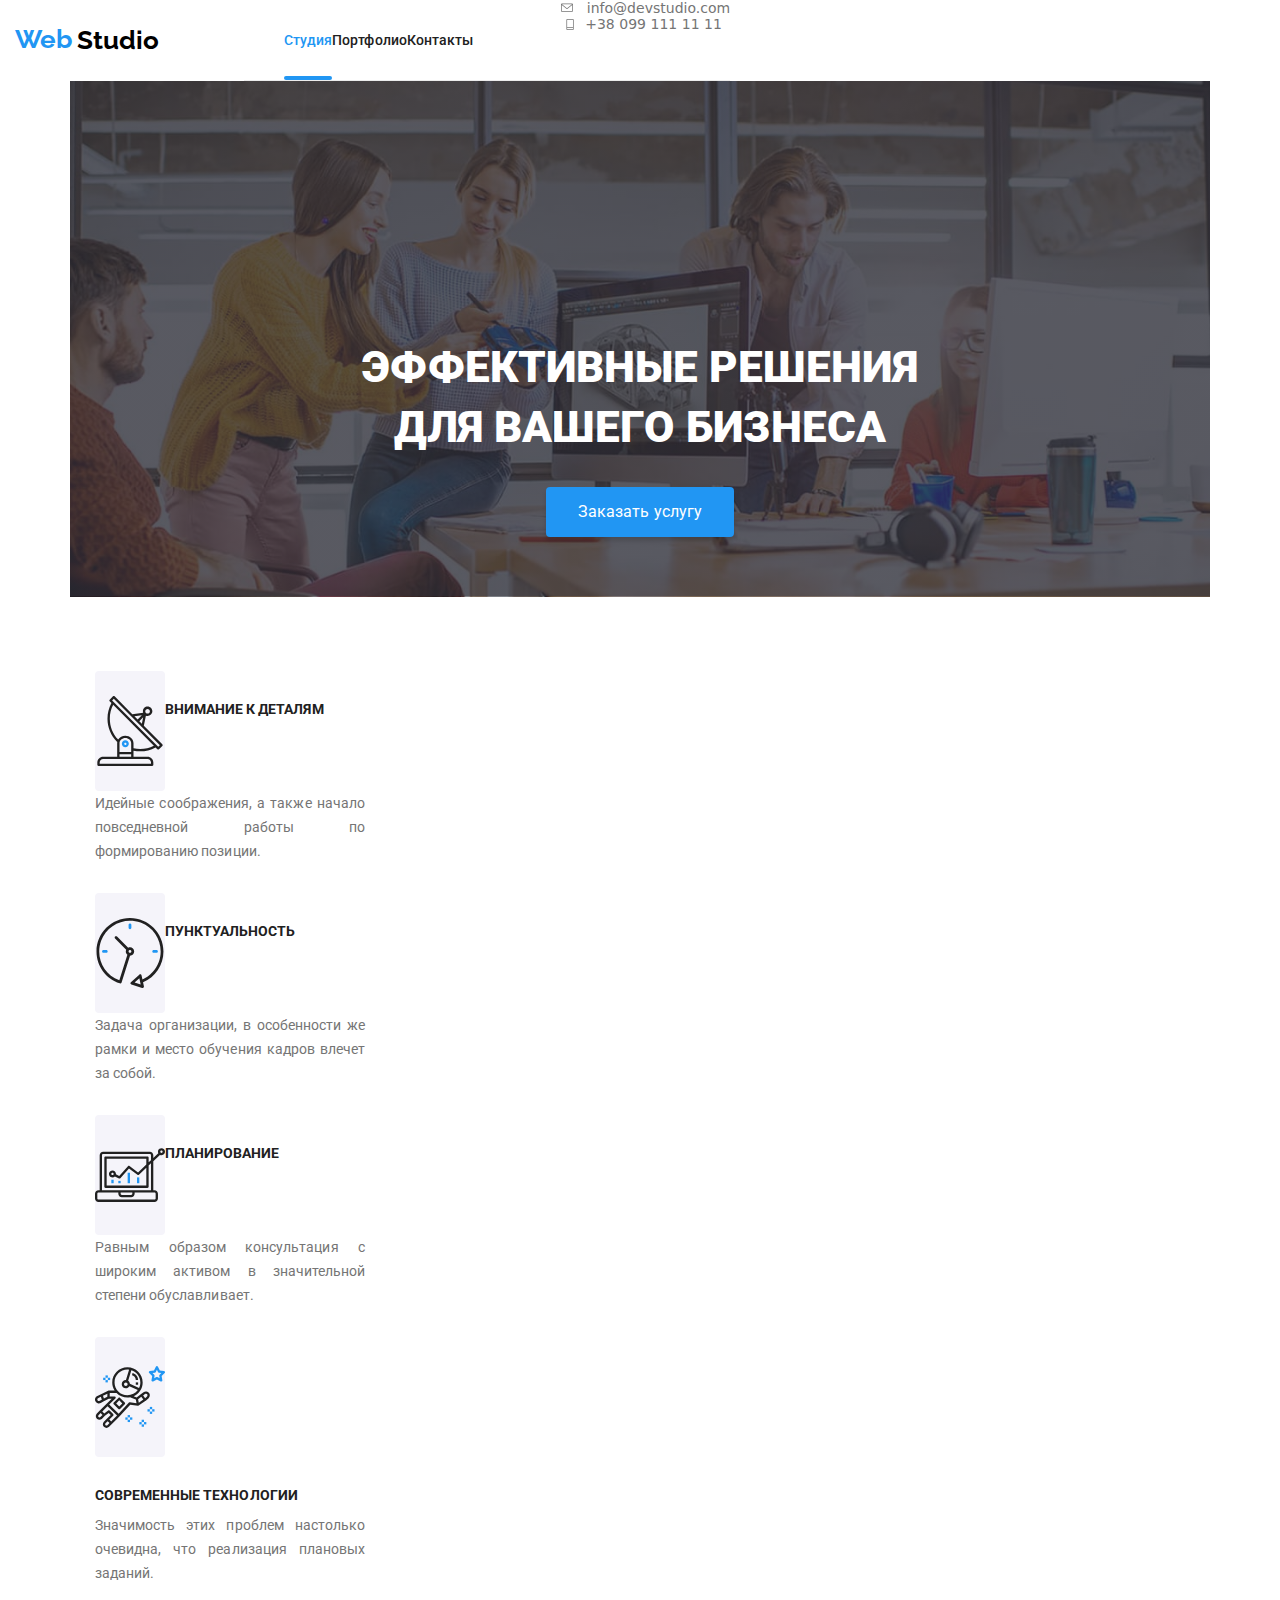
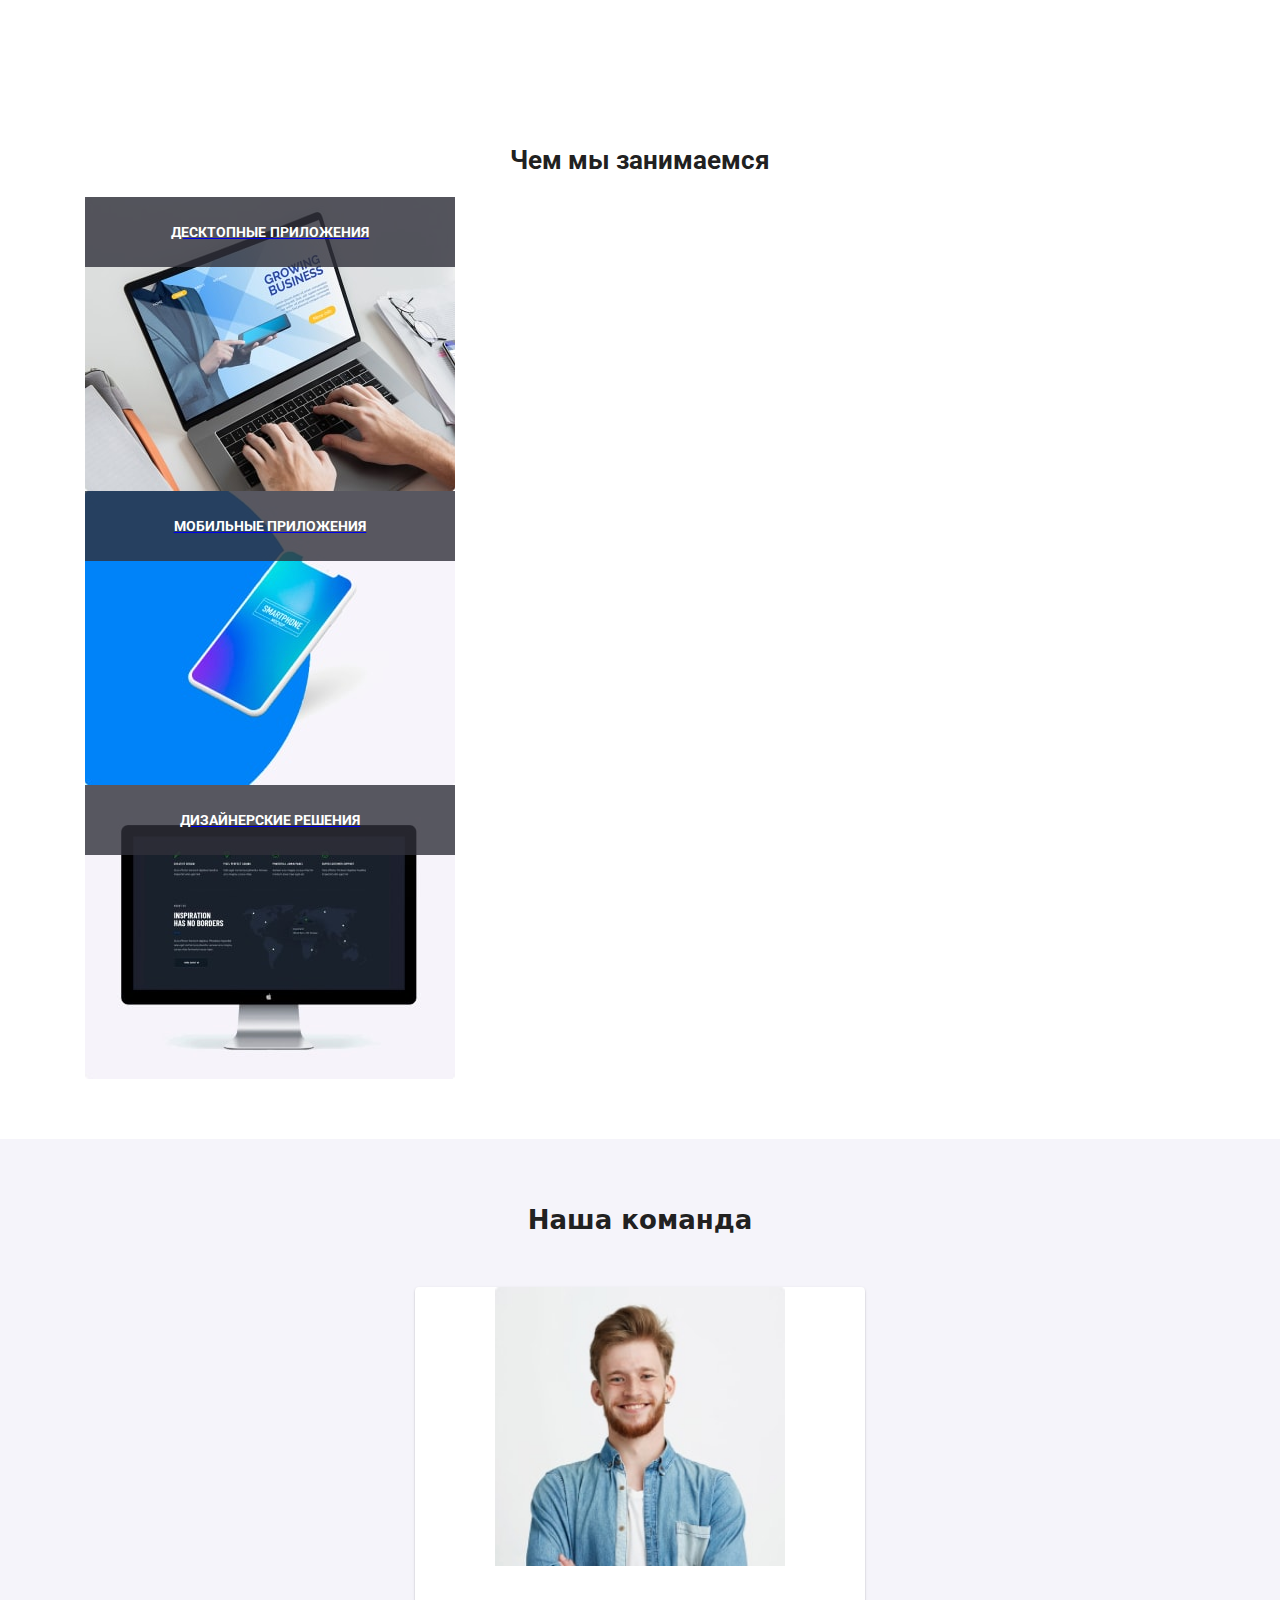
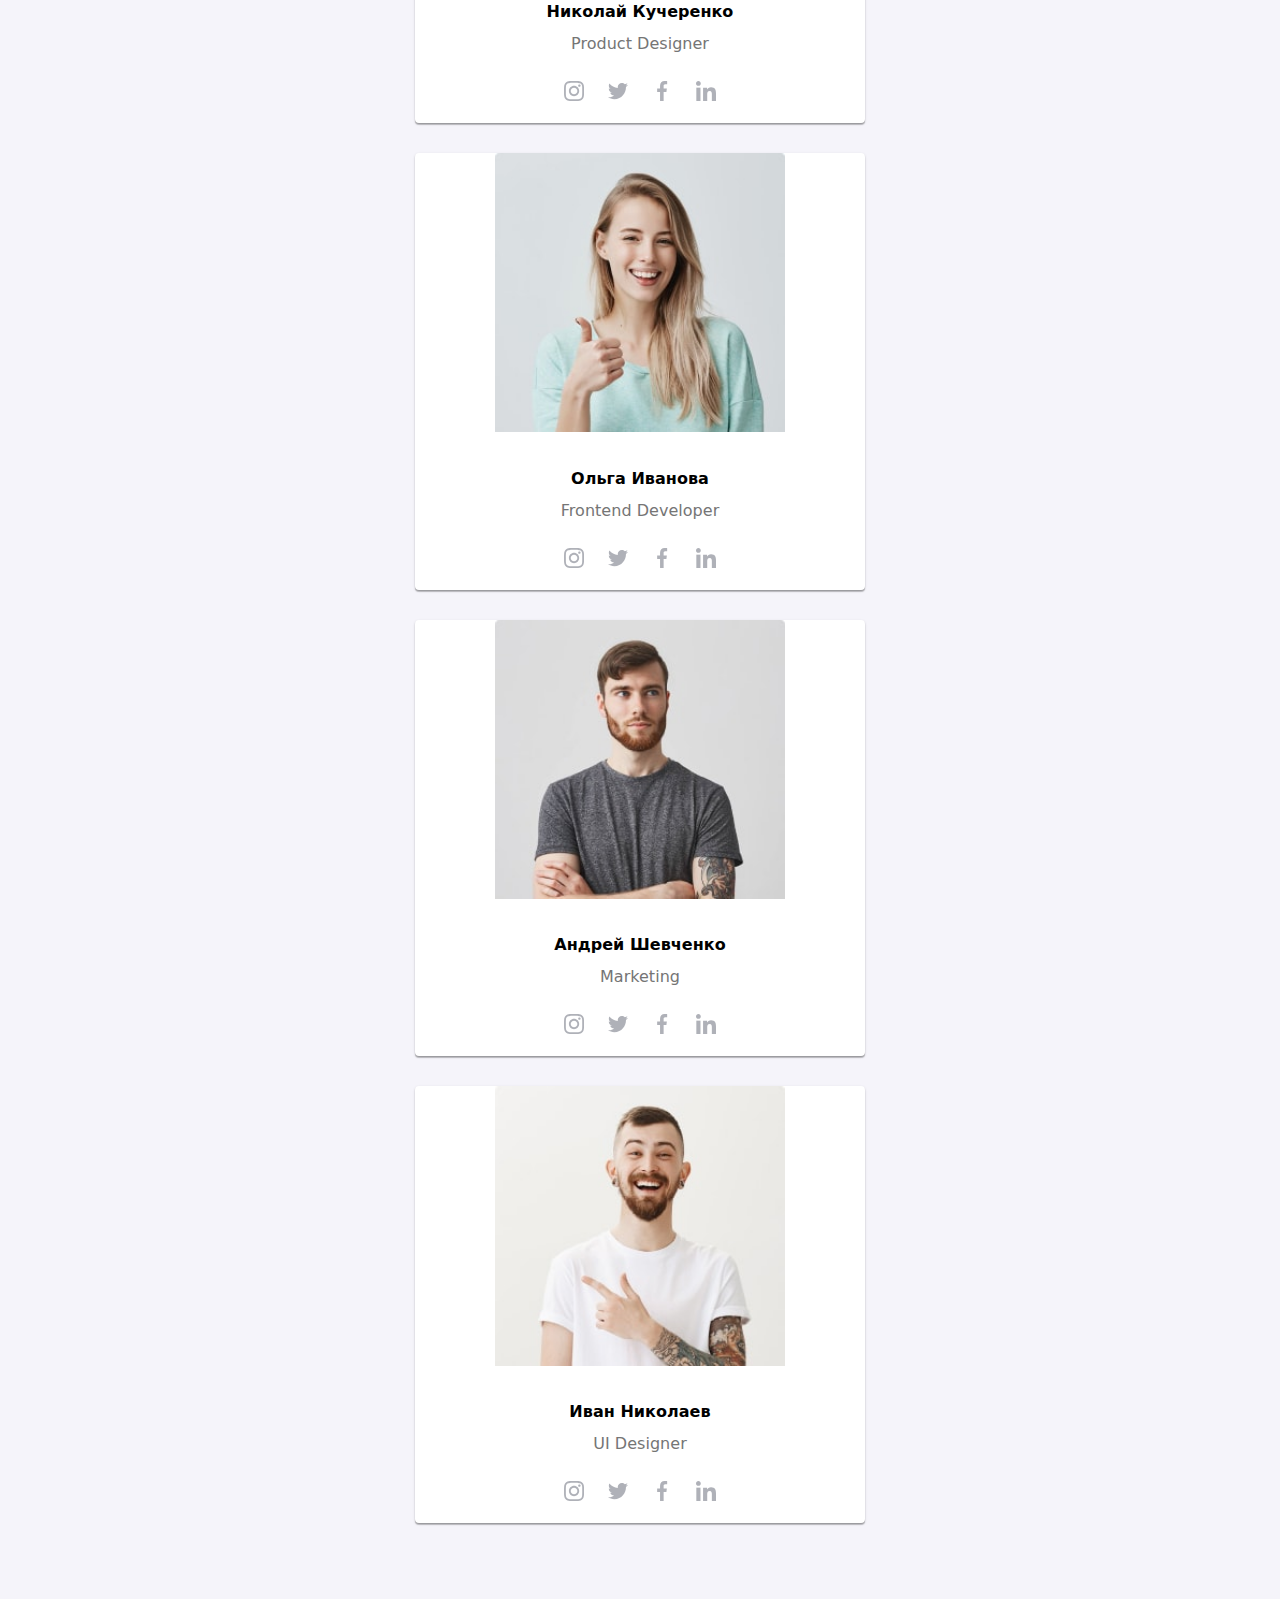
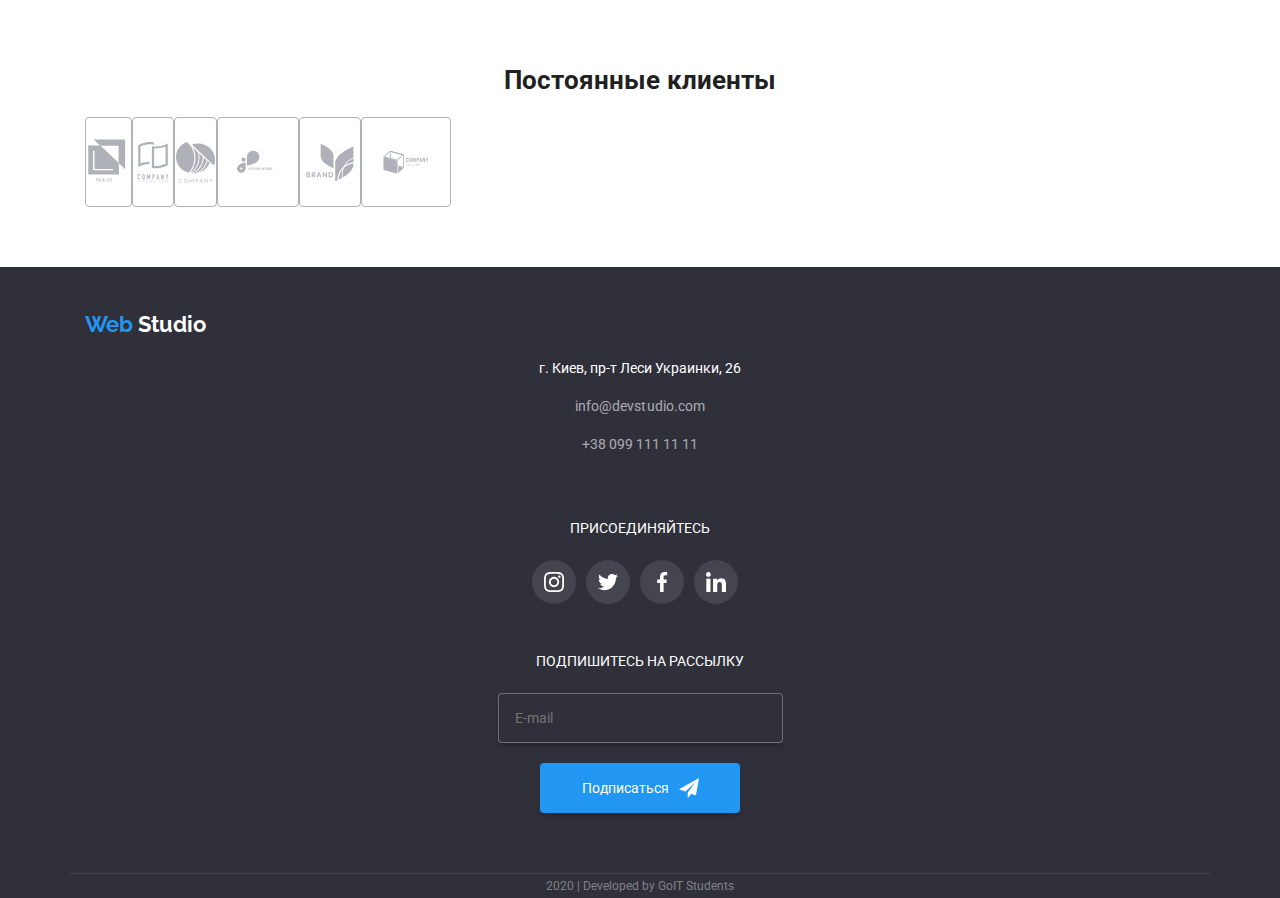
==== commit 7f02df28: "Добавляет адаптивную верстку" ====
--- a/index.html
+++ b/index.html
@@ -18,73 +18,69 @@
   <body class="body">
     <!--HEAD-->
 
-    <header class="page-header">
-      <div class="container">
-        <nav class="main-nav">
-          <div class="main-logo">
-            <a href="index.html" class="logo">
-              Web
-              <span class="studio"> Studio </span>
-            </a>
-          </div>
-
-          <!-- NAVIGATION -->
-
-          <button type="button" class="menu-button is-open" data-menu-button>
-            <svg
-              width="40"
-              height="40"
-              aria-label="Переключатель мобильного меню"
-            >
-              <use
-                class="icon-close"
-                href="./img/symbol-defs-non.svg#icon-close-black"
-              ></use>
-              <use
-                class="icon-menu"
-                href="./img/symbol-defs-non.svg#icon-menu"
-              ></use>
-            </svg>
-          </button>
-
-          <!-- <div class="mobile-menu" >
-              <div class="content"></div>
-            </div> -->
-
-          <div class="menu-container is-open" id="menu-container" data-menu>
-            <ul class="site-nav list">
-              <li class="site-nav item">
-                <a href="index.html" class="link current"> Студия</a>
-              </li>
-              <li class="site-nav item">
-                <a href="./portfolio.html" class="link">Портфолио</a>
-              </li>
-              <li class="site-nav item">
-                <a href="index.html" class="link">Контакты</a>
-              </li>
-            </ul>
-
-            <!--CONTACTS-->
-            <ul class="contacts list">
-              <li class="items">
-                <a href="malito:info@devstudio.com">
-                  <svg class="contacts-icon letter">
-                    <use href="./img/symbol-defs-non.svg#icon-envelope"></use>
-                  </svg>
-                  info@devstudio.com
-                </a>
-              </li>
-              <li class="items">
-                <a href="tel:+380961111111">
-                  <svg class="contacts-icon phone">
-                    <use href="./img/symbol-defs-non.svg#icon-phone"></use>
-                  </svg>
-                  +38 099 111 11 11
-                </a>
-              </li>
-            </ul>
-          </div>
-        </nav>
+    <header>
+      <div class="page-header">
+        <div class="container">
+          <nav class="main-nav">
+            <div class="main-logo">
+              <a href="index.html" class="logo">
+                Web
+                <span class="studio"> Studio </span>
+              </a>
+            </div>
+
+            <button type="button" class="menu-button is-open" data-menu-button>
+              <svg
+                width="40"
+                height="40"
+                aria-label="Переключатель мобильного меню"
+              >
+                <use
+                  class="icon-close"
+                  href="./img/symbol-defs-non.svg#icon-close-black"
+                ></use>
+                <use
+                  class="icon-menu"
+                  href="./img/symbol-defs-non.svg#icon-menu"
+                ></use>
+              </svg>
+            </button>
+
+            <div class="menu-container is-open" id="menu-container" data-menu>
+              <ul class="site-nav list">
+                <li class="site-nav item">
+                  <a href="index.html" class="link current"> Студия</a>
+                </li>
+                <li class="site-nav item">
+                  <a href="./portfolio.html" class="link">Портфолио</a>
+                </li>
+                <li class="site-nav item">
+                  <a href="index.html" class="link">Контакты</a>
+                </li>
+              </ul>
+
+              <!--CONTACTS-->
+              <ul class="contacts list">
+                <li class="items">
+                  <a href="malito:info@devstudio.com">
+                    <svg class="contacts-icon letter">
+                      <use href="./img/symbol-defs-non.svg#icon-envelope"></use>
+                    </svg>
+                    info@devstudio.com
+                  </a>
+                </li>
+                <li class="items">
+                  <a href="tel:+380961111111">
+                    <svg class="contacts-icon phone">
+                      <use href="./img/symbol-defs-non.svg#icon-phone"></use>
+                    </svg>
+                    +38 099 111 11 11
+                  </a>
+                </li>
+              </ul>
+            </div>
+          </nav>
+        </div>
       </div>
     </header>
 
@@ -471,8 +467,10 @@
       <div class="footer container">
         <div class="contact-footer list">
           <a href="index.html" class="logo">
-            Web <span class="studio"> Studio </span>
+            Web
+            <span class="studio"> Studio </span>
           </a>
+
           <address class="address-footer list">
             <p class="addresses-details">г. Киев, пр-т Леси Украинки, 26</p>
             <p class="addresses">
--- a/css/main.min.css
+++ b/css/main.min.css
@@ -1,2 +1,2 @@
-.container{width:1200px;padding-left:15px;padding-right:15px;margin-left:auto;margin-right:auto}@media screen and (min-width: 320px){.container{width:320px;padding-top:60px;padding-bottom:60px;padding-right:15px;padding-left:15px;margin:0px auto 0px auto}.container:nth-last-child(4){padding-bottom:0px}}@media screen and (min-width: 768px){.container{width:768px}}@media screen and (min-width: 1140px){.container{width:1140px}}.section{display:block;-webkit-box-align:center;-ms-flex-align:center;align-items:center;font-family:"Roboto",sans-serif;font-style:normal}.section-title{margin:0px;text-align:center;font-weight:bold;line-height:42px;letter-spacing:0.03px;color:#212121}@media screen and (min-width: 320px){.section-title{font-size:26px}}.section-item{margin-top:30px;margin-bottom:10px;font-weight:bold;font-size:14px;line-height:16px;letter-spacing:0.03px;color:#212121}@media screen and (min-width: 320px){.section-item{text-align:center}}.section-text{margin:0px;font-style:normal;font-weight:normal;font-size:14px;line-height:24px;letter-spacing:0.03px;color:#757575}@media screen and (min-width: 320px){.section-text{text-align:justify}}.body{-webkit-box-sizing:border-box;box-sizing:border-box;background-color:#fff}*::before,*::after{-webkit-box-sizing:inherit;box-sizing:inherit}.list{list-style:none}.page-header{position:relative}.main-logo{padding-top:15px;padding-bottom:15px}.logo{display:-webkit-box;display:-ms-flexbox;display:flex;font-family:"Raleway", sans-serif;font-weight:bold;letter-spacing:0.03px;color:#2196f3;text-decoration:none}.studio{font-family:"Raleway", sans-serif;font-weight:bold;letter-spacing:0.03px;margin-right:85px;padding-left:2px}.page-header .logo{font-size:26px}.page-header .studio{font-size:26px;line-height:31px;color:#000}.footer .logo{font-size:22px;padding-top:45px}.footer .studio{font-size:22px;color:#fff;text-decoration:none}.main-nav{display:-webkit-box;display:-ms-flexbox;display:flex}.main-nav{display:-webkit-box;display:-ms-flexbox;display:flex;min-height:80px;-webkit-box-align:center;-ms-flex-align:center;align-items:center;-webkit-box-pack:justify;-ms-flex-pack:justify;justify-content:space-between;padding-bottom:0px;margin-bottom:0px;border-bottom:1px solid #ececec}@media screen and (min-width: 768px){.main-nav .menu-container{display:-webkit-box;display:-ms-flexbox;display:flex}.main-nav .list{list-style:none}.main-nav .site-nav{font-family:"Roboto",sans-serif;font-size:14px;font-style:normal;font-weight:500;letter-spacing:0.02px}}@media screen and (min-width: 768px) and (max-width: 767px){.main-nav .site-nav{display:block;-webkit-box-align:center;-ms-flex-align:center;align-items:center;padding-left:0}}@media screen and (min-width: 768px) and (min-width: 768px){.main-nav .site-nav{display:-webkit-box;display:-ms-flexbox;display:flex;-webkit-box-align:center;-ms-flex-align:center;align-items:center}}@media screen and (min-width: 768px) and (max-width: 767px){.main-nav .site-nav .item{text-align:center;-webkit-box-align:center;-ms-flex-align:center;align-items:center;font-weight:500;font-size:18px}.main-nav .site-nav .item:last-child{margin-bottom:40px}}@media screen and (min-width: 768px) and (min-width: width 1140px){.main-nav .site-nav .item:last-child{margin-right:0}}@media screen and (min-width: 768px){.main-nav .site-nav .item .link.current{color:#2196f3}.main-nav .site-nav .item .link.current::after{content:"";position:absolute;left:0;bottom:0;width:100%;height:4px;border-radius:2px;-webkit-transition:step-end;transition:step-end;background-color:#2196f3;-webkit-transition-duration:250ms;transition-duration:250ms;-webkit-transition-timing-function:cubic-bezier(0.4, 0, 0.2, 1);transition-timing-function:cubic-bezier(0.4, 0, 0.2, 1)}.main-nav .site-nav .item .link{position:relative;display:inline-block;color:#212121;text-align:center;text-decoration:none}}@media screen and (min-width: 768px) and (max-width: 767px){.main-nav .site-nav .item .link{padding-bottom:8px;margin-bottom:40px;margin-left:auto;margin-right:auto}}@media screen and (min-width: 768px){.main-nav .site-nav .item .link:hover{color:#2196f3}.main-nav .site-nav .item .link:hover::after{background-color:#2196f3;-webkit-transform:scaleX(1);transform:scaleX(1)}.main-nav .site-nav .item .link:focus{color:#2196f3}.main-nav .site-nav .item .link::after{content:"";position:absolute;left:0;bottom:0;width:100%;height:4px;border-radius:2px;-webkit-transition-property:background-color;transition-property:background-color;-webkit-transition-duration:250ms;transition-duration:250ms;-webkit-transition-timing-function:cubic-bezier(0.4, 0, 0.2, 1);transition-timing-function:cubic-bezier(0.4, 0, 0.2, 1)}}.menu-button{right:auto;display:-webkit-inline-box;display:-ms-inline-flexbox;display:inline-flex;margin:0px;padding:0px;border:none}.menu-button .icon-close{display:none}.menu-button.is-open .icon-close{display:block}.menu-button.is-open .icon-menu{display:none}.menu-container{display:none;position:absolute;top:100%;left:0;width:100%;height:453px;background-color:#fff;padding:20px;text-align:center;font-size:20px}.menu-container.is-open{display:block}.contacts{justify-items:center;margin-top:0px;margin-bottom:0px;margin-left:auto;text-decoration:none;font-size:14px;font-style:normal;font-weight:500;letter-spacing:0.02px}@media screen and (max-width: 767px){.contacts{display:inline-block;padding-left:0;padding-bottom:16px;margin-left:auto}}.contacts .items:last-child{margin-right:0px}.items a{display:-webkit-box;display:-ms-flexbox;display:flex;-webkit-box-align:center;-ms-flex-align:center;align-items:center;text-decoration:none;color:#757575;-webkit-transition-property:background-color;transition-property:background-color;-webkit-transition-duration:250ms;transition-duration:250ms;-webkit-transition-timing-function:cubic-bezier(0.4, 0, 0.2, 1);transition-timing-function:cubic-bezier(0.4, 0, 0.2, 1)}@media screen and (max-width: 767px){.items a{-webkit-box-pack:center;-ms-flex-pack:center;justify-content:center;padding-bottom:16px}}.items a:hover,.items a:focus{color:#2196f3}.items a .contacts-icon{display:-webkit-box;display:-ms-flexbox;display:flex;-webkit-box-align:center;-ms-flex-align:center;align-items:center;margin-right:10px;fill:currentColor}.items a .contacts-icon:hover{color:#2196f3}.phone{width:10px;height:11px}.letter{width:20px;height:12px}.hero{-webkit-box-align:center;-ms-flex-align:center;align-items:center;text-align:center;background-image:-webkit-gradient(linear, left top, left bottom, from(rgba(47,48,58,0.8)), to(rgba(47,48,58,0.8))),url(../img/header_img_sq.jpg);background-image:linear-gradient(rgba(47,48,58,0.8), rgba(47,48,58,0.8)),url(../img/header_img_sq.jpg);background-repeat:no-repeat;background-size:cover;background-position:center;margin-left:auto;margin-right:auto;padding-top:0px;padding-bottom:0px}.hero-title{justify-items:center;-webkit-box-align:center;-ms-flex-align:center;align-items:center;margin-left:auto;margin-right:auto;margin-top:0px;color:#fff;font-family:"Roboto",sans-serif;letter-spacing:0.06px;text-align:center}.hero-buttom{padding:10px 32px;color:#fff;font-size:16px;line-height:30px;letter-spacing:0.06px;background-color:#2196f3;-webkit-box-shadow:0px 4px 4px rgba(0,0,0,0.15);box-shadow:0px 4px 4px rgba(0,0,0,0.15);border:0px;border-radius:4px;cursor:pointer}@media screen and (min-width: 480px){.hero{width:480px}.hero-title{padding-top:118px;width:480px;font-weight:900;font-size:26px;line-height:42px}}@media screen and (min-width: 768px){.hero{width:768px;display:block;-webkit-box-orient:vertical;-webkit-box-direction:normal;-ms-flex-direction:column;flex-direction:column}.hero-title{display:block;padding-top:118px;min-width:480px;font-weight:900;font-size:26px;line-height:42px}.hero-button{display:-webkit-inline-box;display:-ms-inline-flexbox;display:inline-flex}}@media screen and (min-width: 1140px){.hero{width:1140px;display:block;-webkit-box-orient:vertical;-webkit-box-direction:normal;-ms-flex-direction:column;flex-direction:column}.hero-title{display:block;padding-top:196px;min-width:646px;font-size:44px;line-height:60px}.hero-button{display:-webkit-inline-box;display:-ms-inline-flexbox;display:inline-flex}}.button-close{display:block;position:absolute;width:30px;height:30px;border-radius:50%;right:-10px;top:-5px;background:#fff;border:none;-webkit-box-shadow:0px 2px 1px rgba(0,0,0,0.2),0px 1px 1px rgba(0,0,0,0.14),0px 1px 3px rgba(0,0,0,0.12);box-shadow:0px 2px 1px rgba(0,0,0,0.2),0px 1px 1px rgba(0,0,0,0.14),0px 1px 3px rgba(0,0,0,0.12);cursor:pointer}.icon-button-close{display:block;width:18px;height:18px;-webkit-box-align:center;-ms-flex-align:center;align-items:center}.icon-button-close:hover{fill:#2196f3}.backdrop{position:fixed;top:0;left:0;width:100%;height:100%;background:rgba(0,0,0,0.2)}.is-hidden{opacity:0;pointer-events:none;visibility:hidden}.modal{display:-webkit-box;display:-ms-flexbox;display:flex;-webkit-box-pack:stretch;-ms-flex-pack:stretch;justify-content:stretch;-webkit-box-align:stretch;-ms-flex-align:stretch;align-items:stretch;position:absolute;top:50%;left:50%;max-width:528px;height:581px;padding:40px;background:#ffffff;-webkit-box-shadow:0px 2px 1px rgba(0,0,0,0.2),0px 1px 1px rgba(0,0,0,0.14),0px 1px 3px rgba(0,0,0,0.12);box-shadow:0px 2px 1px rgba(0,0,0,0.2),0px 1px 1px rgba(0,0,0,0.14),0px 1px 3px rgba(0,0,0,0.12);border-radius:4px;-webkit-transform:translate(-50%, -50%);transform:translate(-50%, -50%);-webkit-transition-duration:250ms;transition-duration:250ms;-webkit-transition-timing-function:cubic-bezier(0.4, 0, 0.2, 1);transition-timing-function:cubic-bezier(0.4, 0, 0.2, 1)}.form-title{display:block;max-width:700px;margin-bottom:0px;font-family:"Roboto",sans-serif;font-style:normal;font-weight:bold;font-size:20px;line-height:23px;text-align:center;letter-spacing:0.03px;color:#212121}.form-group{display:-webkit-box;display:-ms-flexbox;display:flex;-webkit-box-orient:vertical;-webkit-box-direction:normal;-ms-flex-direction:column;flex-direction:column}.form-list{position:relative;margin-top:30px;margin-right:0px;padding:0px;list-style:none;border-radius:4px}.form-label{position:absolute;top:30%;left:37px;margin:0px;-webkit-transform:translateY(-12%);transform:translateY(-12%)}.form-label-comment{position:absolute;top:10%;left:8px;-webkit-transform:translate(-3%, -12%);transform:translate(-3%, -12%)}.form-item{display:-webkit-box;display:-ms-flexbox;display:flex;width:100%;height:40px;padding-left:40px;margin-right:0px;border:1px solid rgba(33,33,33,0.2);border-radius:4px;outline:none}.form-item-comment{width:100%;height:120px;padding:12px 16px;border:1px solid rgba(33,33,33,0.2);border-radius:4px}.form-item:focus{outline:none;border-color:#2196f3}.form-item:focus+.form-label{color:#2196f3;border-color:#2196f3;-webkit-transform:translate(-30px, -35px);transform:translate(-30px, -35px);-webkit-transition:250ms linear, -webkit-transform 500ms;transition:250ms linear, -webkit-transform 500ms;transition:250ms linear, transform 500ms;transition:250ms linear, transform 500ms, -webkit-transform 500ms}.form-item-comment:focus{outline:none;border-color:#2196f3}.form-item-comment:focus+.form-label-comment{outline:none;color:#2196f3;border-color:#2196f3;-webkit-transform:translate(-1px, -40px);transform:translate(-1px, -40px);-webkit-transition:250ms linear, -webkit-transform 500ms;transition:250ms linear, -webkit-transform 500ms;transition:250ms linear, transform 500ms;transition:250ms linear, transform 500ms, -webkit-transform 500ms}.modal-icon{position:absolute;fill:#212121;top:30%;left:10px;display:inline-block;width:18px;height:18px;-webkit-transform:translateY(-15%);transform:translateY(-15%)}.form-item:focus+.form-label+.modal-icon{fill:#2196f3;border-color:#2196f3}.button-submit{position:relative;display:block;text-align:center;-ms-flex-item-align:center;-ms-grid-row-align:center;align-self:center;width:200px;min-height:50px;margin-top:30px;color:#fff;font-size:16px;line-height:30px;letter-spacing:0.06px;background-color:#2196f3;-webkit-box-shadow:0px 4px 4px rgba(0,0,0,0.15);box-shadow:0px 4px 4px rgba(0,0,0,0.15);border:0px;border-radius:4px;cursor:pointer}.checkbox{display:block;margin-top:20px}.checkbox input[type="checkbox"]{-moz-appearance:none;appearance:none;-webkit-appearance:none}.checkbox label{position:relative;display:inline-block;padding-left:22px}.checkbox label::before,.checkbox label::after{position:absolute;content:"";display:inline-block;border-radius:2px}.checkbox label::before{height:15px;width:15px;border:1px solid #212121;left:0px;top:3px;background-color:#fff}.checkbox label::after{height:5px;width:9px;border-left:2px solid #fff;border-bottom:2px solid #fff;-webkit-transform:rotate(-45deg);transform:rotate(-45deg);left:4px;top:7px}.checkbox input[type="checkbox"]+label::after{content:none}.checkbox input[type="checkbox"]:checked+label::after{content:""}.checkbox input[type="checkbox"]:checked+label::before{background-color:#2196f3;border:#2196f3}.rules{color:#2196f3;text-decoration:underline}.features{padding-bottom:0px}@media screen and (min-width: 768px){.features{padding-top:0px}}.advantages{margin-bottom:0px;margin-left:auto;margin-right:auto;padding-left:0px;-webkit-box-pack:justify;-ms-flex-pack:justify;justify-content:space-between;font-family:"Roboto",sans-serif;color:#212121;text-decoration:none;font-size:14px;font-style:normal;font-weight:500;letter-spacing:0.02px}@media screen and (min-width: 768px){.advantages .details{display:-webkit-box;display:-ms-flexbox;display:flex;-ms-flex-wrap:wrap;flex-wrap:wrap;width:354px;margin:-5px}}@media screen and (min-width: 1140px){.advantages .details{display:-webkit-box;display:-ms-flexbox;display:flex;width:270px;margin:10px;margin-bottom:0px;padding-left:0px}}@media screen and (min-width: 320px){.advantages .details:not(:last-child){margin-bottom:30px}}.advantages-image{display:-webkit-box;display:-ms-flexbox;display:flex;-webkit-box-pack:center;-ms-flex-pack:center;justify-content:center;-webkit-box-align:center;-ms-flex-align:center;align-items:center;height:120px;background-color:#f5f4fa;border-radius:4px}.details:last-child{padding-right:0px}.icon{width:70px;height:70px}.aboutcompany{padding-top:94px}@media screen and (max-width: 1139px){.aboutcompany{display:none}}a{list-style:none}.works{margin-left:0px;padding-left:0px;margin-bottom:0px;-webkit-box-pack:justify;-ms-flex-pack:justify;justify-content:space-between}.box1{background-image:url("../img/box1-min.jpg");width:370px;height:294px}.box2{background-image:url("../img/box2-min.jpg");width:370px;height:294px}.box3{background-image:url("../img/box3-min.jpg");width:370px;height:294px}.occupation{-webkit-box-align:end;-ms-flex-align:end;align-items:flex-end;padding-right:30px}.occupation:last-child{padding-right:0px}.section-title-company{-webkit-box-align:center;-ms-flex-align:center;align-items:center;text-align:center;padding-top:27px;padding-bottom:27px;margin-top:0;margin-bottom:0px;background-color:rgba(47,48,58,0.8);color:#fff;width:370px;height:70px;font-style:normal;font-weight:bold;font-size:14px;letter-spacing:0.03px}.section-item.company:last-child{padding-right:0px}.section-ourteam{background-color:#f5f4fa}@media screen and (min-width: 320px){.team{display:block;-webkit-box-pack:center;-ms-flex-pack:center;justify-content:center;padding-left:0px}}.members{display:block;-webkit-box-align:center;-ms-flex-align:center;align-items:center;background-color:#fff;border-radius:4px;-webkit-box-shadow:0px 2px 1px rgba(0,0,0,0.2),0px 1px 1px rgba(0,0,0,0.14),0px 1px 3px rgba(0,0,0,0.12);box-shadow:0px 2px 1px rgba(0,0,0,0.2),0px 1px 1px rgba(0,0,0,0.14),0px 1px 3px rgba(0,0,0,0.12)}@media screen and (min-width: 320px){.members{margin-top:30px}.members:not(:last-child){margin-bottom:0px}.members .name{text-align:center;margin-top:30px;margin-bottom:0px;font-weight:bold;font-size:16px;line-height:24px;letter-spacing:0.03px}.members .position{text-align:center;margin-top:10px;margin-bottom:0px;font-style:normal;font-weight:normal;font-size:16px;line-height:19px;letter-spacing:0.03px;color:#757575}}.social{display:-webkit-box;display:-ms-flexbox;display:flex;padding-left:0px;margin-top:16px;-webkit-box-pack:center;-ms-flex-pack:center;justify-content:center}.social .links a{display:-webkit-box;display:-ms-flexbox;display:flex;-webkit-box-pack:center;-ms-flex-pack:center;justify-content:center;-webkit-box-align:center;-ms-flex-align:center;align-items:center;border-radius:50%;width:44px;height:44px;margin-bottom:10px;cursor:pointer;-webkit-transition-property:background-color;transition-property:background-color;-webkit-transition-duration:250ms;transition-duration:250ms;-webkit-transition-timing-function:cubic-bezier(0.4, 0, 0.2, 1);transition-timing-function:cubic-bezier(0.4, 0, 0.2, 1)}.social .links a:hover .social-icon{fill:#fff}.social .links a:focus .social-icon{fill:#fff}.links a:hover,.links a:focus{background-color:#2196f3}.links a:last-child{padding-right:0px}.social-icon{width:20px;height:20px;fill:#afb1b8}.partners{padding-top:94px}@media screen and (min-width: 320px){.partners{padding-top:0px;padding-bottom:0px}}@media screen and (min-width: 320px){.partners .section-title{padding-bottom:0px;padding-top:0px}}.customers{display:-webkit-box;display:-ms-flexbox;display:flex;margin-bottom:0px;padding-left:0px;-webkit-box-pack:justify;-ms-flex-pack:justify;justify-content:space-between}@media screen and (max-width: 767px){.customers{-ms-flex-wrap:wrap;flex-wrap:wrap;-webkit-box-align:stretch;-ms-flex-align:stretch;align-items:stretch;padding-left:0}}.customers-icon{fill:#afb1b8}.examples a{display:-webkit-box;display:-ms-flexbox;display:flex;-webkit-box-align:center;-ms-flex-align:center;align-items:center;-webkit-box-pack:center;-ms-flex-pack:center;justify-content:center;width:100%;height:90px;border:1px solid #afb1b8;border-radius:4px;-webkit-transition-property:background-color;transition-property:background-color;-webkit-transition-duration:250ms;transition-duration:250ms;-webkit-transition-timing-function:cubic-bezier(0.4, 0, 0.2, 1);transition-timing-function:cubic-bezier(0.4, 0, 0.2, 1)}.examples a:hover,.examples a:focus{border-color:#2196f3}.examples a:hover .customers-icon,.examples a:focus .customers-icon{fill:#2196f3}@media screen and (max-width: 767px){.examples{width:calc((100% - 30px * 2) / 2);margin-right:30px}}@media screen and (max-width: 767px) and (max-width: 767px){.examples{width:calc((100% - 30px * 2) / 2)}}@media screen and (max-width: 767px) and (min-width: 768px) and (max-width: 1199px){.examples{width:calc((100% - 30px * 2) / 3)}}@media screen and (max-width: 767px){.examples:nth-child(2n){margin-right:0}}@media screen and (max-width: 767px){.examples:nth-child(n+3){margin-top:30px}}@media screen and (min-width: 768px) and (max-width: 1199px){.examples:nth-child(3n){margin-right:0}}@media screen and (min-width: 768px) and (max-width: 1199px){.examples:nth-child(n+4){margin-top:30px}}.footer{font-family:"Roboto",sans-serif;font-style:normal;font-weight:normal;font-size:14px;line-height:24px;letter-spacing:0.03px;color:#fff;background-color:#2f303a}.footer .container{display:-webkit-box;display:-ms-flexbox;display:flex;-webkit-box-pack:stretch;-ms-flex-pack:stretch;justify-content:stretch;-webkit-box-align:baseline;-ms-flex-align:baseline;align-items:baseline}@media screen and (min-width: 320px){.footer .container{text-align:center;padding-top:0px;display:block}}.contact-footer{display:block;font-style:normal}@media screen and (min-width: 320px){.contact-footer{-webkit-box-orient:vertical;-webkit-box-direction:normal;-ms-flex-direction:column;flex-direction:column;text-align:center}}.address-footer{display:block;margin-top:20px;font-style:normal;line-height:24px}.addresses-details{padding-bottom:0px;margin-top:0px}.addresses{display:block;padding-bottom:0px;margin-top:0px}.addresses a{font-style:normal;color:rgba(255,255,255,0.6);text-decoration:none;line-height:24px}.info{display:block}@media screen and (min-width: 320px){.info{text-align:center;-webkit-box-align:center;-ms-flex-align:center;align-items:center}}.join{display:block}@media screen and (min-width: 320px){.join{text-align:center;margin-top:60px}}.social-links{display:-webkit-box;display:-ms-flexbox;display:flex;-webkit-box-pack:center;-ms-flex-pack:center;justify-content:center;-webkit-box-align:center;-ms-flex-align:center;align-items:center;padding-left:0px;margin-bottom:0px;margin-top:0px}@media screen and (min-width: 320px){.social-links{display:-webkit-box;display:-ms-flexbox;display:flex;margin-top:20px}}.social-links .reference a{display:-webkit-inline-box;display:-ms-inline-flexbox;display:inline-flex;-webkit-box-pack:center;-ms-flex-pack:center;justify-content:center;-webkit-box-align:center;-ms-flex-align:center;align-items:center;border-radius:50%;width:44px;height:44px;background:rgba(255,255,255,0.1);margin-right:10px;cursor:pointer;-webkit-transition-property:background-color;transition-property:background-color;-webkit-transition:250ms,cubic-bezier(0.4, 0, 0.2, 1);transition:250ms,cubic-bezier(0.4, 0, 0.2, 1)}.social-links .reference a:hover{background-color:#2196f3;-webkit-transition:250ms,cubic-bezier(0.4, 0, 0.2, 1);transition:250ms,cubic-bezier(0.4, 0, 0.2, 1)}.reference-icon{width:20px;height:20px;fill:#fff}.distribution{padding-top:45px;margin:0px}@media screen and (min-width: 320px){.distribution{display:-webkit-box;display:-ms-flexbox;display:flex;-webkit-box-orient:vertical;-webkit-box-direction:normal;-ms-flex-direction:column;flex-direction:column;margin-bottom:60px}}.form-subscribe{display:-webkit-box;display:-ms-flexbox;display:flex;-webkit-box-orient:vertical;-webkit-box-direction:normal;-ms-flex-direction:column;flex-direction:column;padding-bottom:20px;margin:0px}.email{display:block;height:50px;padding-left:16px;border:1px solid rgba(255,255,255,0.3);-webkit-box-sizing:border-box;box-sizing:border-box;-webkit-box-shadow:0px 4px 4px rgba(0,0,0,0.15);box-shadow:0px 4px 4px rgba(0,0,0,0.15);border-radius:4px;background-color:#2f303a}@media screen and (min-width: 320px){.email{min-width:285px}}.subscribe{display:block;padding-bottom:20px;font-family:"Roboto",sans-serif;font-style:normal;font-weight:normal;font-size:14px;line-height:24px;letter-spacing:0.03px;color:white}@media screen and (min-width: 320px){.subscribe{text-align:center}}.button-footer{display:-webkit-inline-box;display:-ms-inline-flexbox;display:inline-flex;width:200px;height:50px;-webkit-box-pack:center;-ms-flex-pack:center;justify-content:center;-webkit-box-align:center;-ms-flex-align:center;align-items:center;text-align:center;border:0px;background:#2196f3;color:#fff;-webkit-box-shadow:0px 4px 4px rgba(0,0,0,0.15);box-shadow:0px 4px 4px rgba(0,0,0,0.15);border-radius:4px;cursor:pointer}@media screen and (min-width: 320px){.button-footer{-ms-flex-item-align:center;-ms-grid-row-align:center;align-self:center}}.button-icon{width:20px;height:20px;margin-left:10px}.developed{display:block;-ms-flex-item-align:center;-ms-grid-row-align:center;align-self:center;text-align:center;font-style:normal;font-weight:normal;margin:auto;font-size:12px;line-height:24px;color:rgba(255,255,255,0.4)}.copirate{padding-top:0px;padding-bottom:0px;border-top:1px solid rgba(255,255,255,0.1)}
+.container{padding-left:15px;padding-right:15px;margin-left:auto;margin-right:auto}@media screen and (min-width: 320px){.container{min-width:320px;padding-top:60px;padding-bottom:60px;padding-right:15px;padding-left:15px;margin:0px auto 0px auto}.page-header .container{width:100%;display:-webkit-box;display:-ms-flexbox;display:flex;justify-items:stretch;-webkit-box-align:stretch;-ms-flex-align:stretch;align-items:stretch;padding-top:0px;padding-bottom:0px}.container:nth-last-child(4){padding-bottom:0px}}@media screen and (min-width: 768px){.container{width:768px}}@media screen and (min-width: 1140px){.container{width:1140px}}.section{display:block;-webkit-box-align:center;-ms-flex-align:center;align-items:center;font-family:"Roboto",sans-serif;font-style:normal}.section-title{margin:0px;text-align:center;font-weight:bold;line-height:42px;letter-spacing:0.03px;color:#212121}@media screen and (min-width: 320px){.section-title{font-size:26px}}.section-item{margin-top:30px;margin-bottom:10px;font-weight:bold;font-size:14px;line-height:16px;letter-spacing:0.03px;color:#212121}@media screen and (min-width: 320px){.section-item{text-align:center}}.section-text{margin:0px;font-style:normal;font-weight:normal;font-size:14px;line-height:24px;letter-spacing:0.03px;color:#757575}@media screen and (min-width: 320px){.section-text{text-align:justify}}.body{-webkit-box-sizing:border-box;box-sizing:border-box;background-color:#fff}*::before,*::after{-webkit-box-sizing:inherit;box-sizing:inherit}.list{list-style:none}.page-header{position:relative}.main-logo{padding-top:15px;padding-bottom:15px}.logo{display:-webkit-box;display:-ms-flexbox;display:flex;font-family:"Raleway", sans-serif;font-weight:bold;letter-spacing:0.03px;color:#2196f3;text-decoration:none}.studio{font-family:"Raleway", sans-serif;font-weight:bold;letter-spacing:0.03px;margin-right:85px;padding-left:5px}.page-header .logo{font-size:26px}.page-header .studio{font-size:26px;line-height:31px;color:#000}.footer .logo{font-size:22px;padding-top:45px}.footer .studio{font-size:22px;color:#fff;text-decoration:none}.main-nav{display:-webkit-box;display:-ms-flexbox;display:flex;min-height:80px;-webkit-box-align:center;-ms-flex-align:center;align-items:center;-webkit-box-pack:stretch;-ms-flex-pack:stretch;justify-content:stretch;padding-bottom:0px;margin-bottom:0px}@media screen and (min-width: 768px){.main-nav .menu-container{width:100%;display:-webkit-box;display:-ms-flexbox;display:flex;border-bottom:1px solid #ececec}.main-nav .list{list-style:none}}.list{list-style:none}.site-nav{font-family:"Roboto",sans-serif;font-size:14px;font-style:normal;font-weight:500;letter-spacing:0.02px}@media screen and (max-width: 767px){.site-nav{display:block;margin-bottom:60px;text-align:center;padding-left:0}}@media screen and (min-width: 768px){.site-nav{display:-webkit-box;display:-ms-flexbox;display:flex;margin-top:0px;margin-bottom:0px}}@media screen and (max-width: 767px){.item{text-align:center;-webkit-box-align:center;-ms-flex-align:center;align-items:center;margin-left:auto;font-weight:500;font-size:18px;line-height:21px}.item:last-child{margin-bottom:60px}}@media screen and (max-width: 767px) and (min-width: 768px){.item{padding-right:32px;-webkit-box-align:center;-ms-flex-align:center;align-items:center;margin-left:auto;font-weight:500;font-size:18px;line-height:21px}.item:last-child{padding-right:0px}}.item .link.current{color:#2196f3}.item .link.current::after{content:"";position:absolute;left:0;bottom:0;width:100%;height:4px;border-radius:2px;-webkit-transition:step-end;transition:step-end;background-color:#2196f3;-webkit-transition-duration:250ms;transition-duration:250ms;-webkit-transition-timing-function:cubic-bezier(0.4, 0, 0.2, 1);transition-timing-function:cubic-bezier(0.4, 0, 0.2, 1)}.item .link{position:relative;color:#212121;text-decoration:none;position:relative;display:block}@media screen and (max-width: 767px){.item .link{display:inline-block;padding-bottom:8px;margin-left:auto;margin-right:auto}}@media screen and (min-width: 768px){.item .link{padding-top:32px;padding-bottom:32px}}.item:hover{color:#2196f3}.item:hover::after{background-color:#2196f3;-webkit-transform:scaleX(1);transform:scaleX(1)}.item:focus{color:#2196f3}.item::after{content:"";position:absolute;left:0;bottom:0;width:100%;height:4px;border-radius:2px;-webkit-transition-property:background-color;transition-property:background-color;-webkit-transition-duration:250ms;transition-duration:250ms;-webkit-transition-timing-function:cubic-bezier(0.4, 0, 0.2, 1);transition-timing-function:cubic-bezier(0.4, 0, 0.2, 1)}@media screen and (max-width: 767px){.menu-button{right:auto;display:-webkit-inline-box;display:-ms-inline-flexbox;display:inline-flex;margin:0px;padding:0px;border:none;fill:currentColor}.menu-button .icon-close{display:none}.menu-button.is-open .icon-close{display:block}.menu-button.is-open .icon-menu{display:none}.menu-container{height:453px;width:100%;background-color:#fff;padding:20px;text-align:center;font-size:20px;border:1px solid #ececec}}@media screen and (max-width: 767px) and (max-width: 767px){.menu-container{position:absolute;display:none;top:100%;left:0;width:100%;padding-top:60px;padding-bottom:60px;z-index:1}}@media screen and (max-width: 767px) and (max-width: 767px) and (max-width: 767px){.menu-container.is-open{display:block}}@media screen and (max-width: 767px) and (max-width: 767px) and (max-width: 767px) and (min-width: 768px){.menu-container{display:-webkit-box;display:-ms-flexbox;display:flex}}@media screen and (min-width: 768px){.menu-button{display:none}}.contacts{justify-items:center;margin-top:0px;margin-bottom:0px;margin-left:auto;text-decoration:none;font-size:14px;font-style:normal;font-weight:500;letter-spacing:0.02px}@media screen and (max-width: 767px){.contacts{display:inline-block;padding-left:0;padding-bottom:16px;margin-left:auto}}.contacts .items:last-child{margin-right:0px}@media screen and (min-width: 768px){.contacts{display:inline-block;padding-left:0;padding-bottom:16px;margin-left:84px;margin-right:0}}.items a{display:-webkit-box;display:-ms-flexbox;display:flex;-webkit-box-align:center;-ms-flex-align:center;align-items:center;text-decoration:none;color:#757575;-webkit-transition-property:background-color;transition-property:background-color;-webkit-transition-duration:250ms;transition-duration:250ms;-webkit-transition-timing-function:cubic-bezier(0.4, 0, 0.2, 1);transition-timing-function:cubic-bezier(0.4, 0, 0.2, 1)}@media screen and (max-width: 767px){.items a{-webkit-box-pack:center;-ms-flex-pack:center;justify-content:center;padding-bottom:16px}}.items a:hover,.items a:focus{color:#2196f3}.items a .contacts-icon{display:-webkit-box;display:-ms-flexbox;display:flex;-webkit-box-align:center;-ms-flex-align:center;align-items:center;margin-right:10px;fill:currentColor}.items a .contacts-icon:hover{color:#2196f3}.phone{width:10px;height:11px}.letter{width:20px;height:12px}.hero{-webkit-box-align:center;-ms-flex-align:center;align-items:center;text-align:center;background-image:-webkit-gradient(linear, left top, left bottom, from(rgba(47,48,58,0.8)), to(rgba(47,48,58,0.8))),url(../img/header_img_sq.jpg);background-image:linear-gradient(rgba(47,48,58,0.8), rgba(47,48,58,0.8)),url(../img/header_img_sq.jpg);background-repeat:no-repeat;background-size:cover;background-position:center;margin-left:auto;margin-right:auto;padding-top:0px;padding-bottom:0px}.hero-title{justify-items:center;-webkit-box-align:center;-ms-flex-align:center;align-items:center;margin-left:auto;margin-right:auto;margin-top:0px;color:#fff;font-family:"Roboto",sans-serif;letter-spacing:0.06px;text-align:center}.hero-buttom{padding:10px 32px;color:#fff;font-size:16px;line-height:30px;letter-spacing:0.06px;background-color:#2196f3;-webkit-box-shadow:0px 4px 4px rgba(0,0,0,0.15);box-shadow:0px 4px 4px rgba(0,0,0,0.15);border:0px;border-radius:4px;cursor:pointer}@media screen and (min-width: 480px){.hero{width:480px}.hero-title{padding-top:118px;width:480px;font-weight:900;font-size:26px;line-height:42px}}@media screen and (min-width: 768px){.hero{width:768px;display:block;-webkit-box-orient:vertical;-webkit-box-direction:normal;-ms-flex-direction:column;flex-direction:column}.hero-title{display:block;padding-top:118px;min-width:480px;font-weight:900;font-size:26px;line-height:42px}.hero-button{display:-webkit-inline-box;display:-ms-inline-flexbox;display:inline-flex}}@media screen and (min-width: 1140px){.hero{width:1140px;display:block;-webkit-box-orient:vertical;-webkit-box-direction:normal;-ms-flex-direction:column;flex-direction:column}.hero-title{display:block;padding-top:196px;min-width:646px;font-size:44px;line-height:60px}.hero-button{display:-webkit-inline-box;display:-ms-inline-flexbox;display:inline-flex}}.button-close{display:block;position:absolute;width:30px;height:30px;border-radius:50%;right:-10px;top:-5px;background:#fff;border:none;-webkit-box-shadow:0px 2px 1px rgba(0,0,0,0.2),0px 1px 1px rgba(0,0,0,0.14),0px 1px 3px rgba(0,0,0,0.12);box-shadow:0px 2px 1px rgba(0,0,0,0.2),0px 1px 1px rgba(0,0,0,0.14),0px 1px 3px rgba(0,0,0,0.12);cursor:pointer}.icon-button-close{display:block;width:18px;height:18px;-webkit-box-align:center;-ms-flex-align:center;align-items:center}.icon-button-close:hover{fill:#2196f3}.backdrop{position:fixed;top:0;left:0;width:100%;height:100%;background:rgba(0,0,0,0.2)}.is-hidden{opacity:0;pointer-events:none;visibility:hidden}.modal{display:-webkit-box;display:-ms-flexbox;display:flex;-webkit-box-pack:stretch;-ms-flex-pack:stretch;justify-content:stretch;-webkit-box-align:stretch;-ms-flex-align:stretch;align-items:stretch;position:absolute;top:50%;left:50%;max-width:528px;height:581px;padding:40px;background:#ffffff;-webkit-box-shadow:0px 2px 1px rgba(0,0,0,0.2),0px 1px 1px rgba(0,0,0,0.14),0px 1px 3px rgba(0,0,0,0.12);box-shadow:0px 2px 1px rgba(0,0,0,0.2),0px 1px 1px rgba(0,0,0,0.14),0px 1px 3px rgba(0,0,0,0.12);border-radius:4px;-webkit-transform:translate(-50%, -50%);transform:translate(-50%, -50%);-webkit-transition-duration:250ms;transition-duration:250ms;-webkit-transition-timing-function:cubic-bezier(0.4, 0, 0.2, 1);transition-timing-function:cubic-bezier(0.4, 0, 0.2, 1)}.form-title{display:block;max-width:700px;margin-bottom:0px;font-family:"Roboto",sans-serif;font-style:normal;font-weight:bold;font-size:20px;line-height:23px;text-align:center;letter-spacing:0.03px;color:#212121}.form-group{display:-webkit-box;display:-ms-flexbox;display:flex;-webkit-box-orient:vertical;-webkit-box-direction:normal;-ms-flex-direction:column;flex-direction:column}.form-list{position:relative;margin-top:30px;margin-right:0px;padding:0px;list-style:none;border-radius:4px}.form-label{position:absolute;top:30%;left:37px;margin:0px;-webkit-transform:translateY(-12%);transform:translateY(-12%)}.form-label-comment{position:absolute;top:10%;left:8px;-webkit-transform:translate(-3%, -12%);transform:translate(-3%, -12%)}.form-item{display:-webkit-box;display:-ms-flexbox;display:flex;width:100%;height:40px;padding-left:40px;margin-right:0px;border:1px solid rgba(33,33,33,0.2);border-radius:4px;outline:none}.form-item-comment{width:100%;height:120px;padding:12px 16px;border:1px solid rgba(33,33,33,0.2);border-radius:4px}.form-item:focus{outline:none;border-color:#2196f3}.form-item:focus+.form-label{color:#2196f3;border-color:#2196f3;-webkit-transform:translate(-30px, -35px);transform:translate(-30px, -35px);-webkit-transition:250ms linear, -webkit-transform 500ms;transition:250ms linear, -webkit-transform 500ms;transition:250ms linear, transform 500ms;transition:250ms linear, transform 500ms, -webkit-transform 500ms}.form-item-comment:focus{outline:none;border-color:#2196f3}.form-item-comment:focus+.form-label-comment{outline:none;color:#2196f3;border-color:#2196f3;-webkit-transform:translate(-1px, -40px);transform:translate(-1px, -40px);-webkit-transition:250ms linear, -webkit-transform 500ms;transition:250ms linear, -webkit-transform 500ms;transition:250ms linear, transform 500ms;transition:250ms linear, transform 500ms, -webkit-transform 500ms}.modal-icon{position:absolute;fill:#212121;top:30%;left:10px;display:inline-block;width:18px;height:18px;-webkit-transform:translateY(-15%);transform:translateY(-15%)}.form-item:focus+.form-label+.modal-icon{fill:#2196f3;border-color:#2196f3}.button-submit{position:relative;display:block;text-align:center;-ms-flex-item-align:center;-ms-grid-row-align:center;align-self:center;width:200px;min-height:50px;margin-top:30px;color:#fff;font-size:16px;line-height:30px;letter-spacing:0.06px;background-color:#2196f3;-webkit-box-shadow:0px 4px 4px rgba(0,0,0,0.15);box-shadow:0px 4px 4px rgba(0,0,0,0.15);border:0px;border-radius:4px;cursor:pointer}.checkbox{display:block;margin-top:20px}.checkbox input[type="checkbox"]{-moz-appearance:none;appearance:none;-webkit-appearance:none}.checkbox label{position:relative;display:inline-block;padding-left:22px}.checkbox label::before,.checkbox label::after{position:absolute;content:"";display:inline-block;border-radius:2px}.checkbox label::before{height:15px;width:15px;border:1px solid #212121;left:0px;top:3px;background-color:#fff}.checkbox label::after{height:5px;width:9px;border-left:2px solid #fff;border-bottom:2px solid #fff;-webkit-transform:rotate(-45deg);transform:rotate(-45deg);left:4px;top:7px}.checkbox input[type="checkbox"]+label::after{content:none}.checkbox input[type="checkbox"]:checked+label::after{content:""}.checkbox input[type="checkbox"]:checked+label::before{background-color:#2196f3;border:#2196f3}.rules{color:#2196f3;text-decoration:underline}.features{padding-bottom:0px}@media screen and (min-width: 768px){.features{padding-top:0px}}.advantages{margin-bottom:0px;margin-left:auto;margin-right:auto;padding-left:0px;-webkit-box-pack:justify;-ms-flex-pack:justify;justify-content:space-between;font-family:"Roboto",sans-serif;color:#212121;text-decoration:none;font-size:14px;font-style:normal;font-weight:500;letter-spacing:0.02px}@media screen and (min-width: 768px){.advantages .details{display:-webkit-box;display:-ms-flexbox;display:flex;-ms-flex-wrap:wrap;flex-wrap:wrap;width:354px;margin:-5px}}@media screen and (min-width: 1140px){.advantages .details{display:-webkit-box;display:-ms-flexbox;display:flex;width:270px;margin:10px;margin-bottom:0px;padding-left:0px}}@media screen and (min-width: 320px){.advantages .details:not(:last-child){margin-bottom:30px}}.advantages-image{display:-webkit-box;display:-ms-flexbox;display:flex;-webkit-box-pack:center;-ms-flex-pack:center;justify-content:center;-webkit-box-align:center;-ms-flex-align:center;align-items:center;height:120px;background-color:#f5f4fa;border-radius:4px}.details:last-child{padding-right:0px}.icon{width:70px;height:70px}.aboutcompany{padding-top:94px}@media screen and (max-width: 1139px){.aboutcompany{display:none}}a{list-style:none}.works{margin-left:0px;padding-left:0px;margin-bottom:0px;-webkit-box-pack:justify;-ms-flex-pack:justify;justify-content:space-between}.box1{background-image:url("../img/box1-min.jpg");width:370px;height:294px}.box2{background-image:url("../img/box2-min.jpg");width:370px;height:294px}.box3{background-image:url("../img/box3-min.jpg");width:370px;height:294px}.occupation{-webkit-box-align:end;-ms-flex-align:end;align-items:flex-end;padding-right:30px}.occupation:last-child{padding-right:0px}.section-title-company{-webkit-box-align:center;-ms-flex-align:center;align-items:center;text-align:center;padding-top:27px;padding-bottom:27px;margin-top:0;margin-bottom:0px;background-color:rgba(47,48,58,0.8);color:#fff;width:370px;height:70px;font-style:normal;font-weight:bold;font-size:14px;letter-spacing:0.03px}.section-item.company:last-child{padding-right:0px}.section-ourteam{background-color:#f5f4fa;text-align:center}@media screen and (min-width: 320px){.team{display:inline-block;-webkit-box-align:center;-ms-flex-align:center;align-items:center;margin-right:0px;padding-left:0px}}.members{display:block;-webkit-box-align:center;-ms-flex-align:center;align-items:center;background-color:#fff;border-radius:4px;-webkit-box-shadow:0px 2px 1px rgba(0,0,0,0.2),0px 1px 1px rgba(0,0,0,0.14),0px 1px 3px rgba(0,0,0,0.12);box-shadow:0px 2px 1px rgba(0,0,0,0.2),0px 1px 1px rgba(0,0,0,0.14),0px 1px 3px rgba(0,0,0,0.12)}@media screen and (min-width: 320px){.members{width:450px;margin-top:30px;margin-right:0px}.members:not(:last-child){margin-bottom:0px}.members .name{text-align:center;margin-top:30px;margin-bottom:0px;font-weight:bold;font-size:16px;line-height:24px;letter-spacing:0.03px}.members .position{text-align:center;margin-top:10px;margin-bottom:0px;font-style:normal;font-weight:normal;font-size:16px;line-height:19px;letter-spacing:0.03px;color:#757575}}.social{display:-webkit-box;display:-ms-flexbox;display:flex;padding-left:0px;margin-top:16px;-webkit-box-pack:center;-ms-flex-pack:center;justify-content:center}.social .links a{display:-webkit-box;display:-ms-flexbox;display:flex;-webkit-box-pack:center;-ms-flex-pack:center;justify-content:center;-webkit-box-align:center;-ms-flex-align:center;align-items:center;border-radius:50%;width:44px;height:44px;margin-bottom:10px;cursor:pointer;-webkit-transition-property:background-color;transition-property:background-color;-webkit-transition-duration:250ms;transition-duration:250ms;-webkit-transition-timing-function:cubic-bezier(0.4, 0, 0.2, 1);transition-timing-function:cubic-bezier(0.4, 0, 0.2, 1)}.social .links a:hover .social-icon{fill:#fff}.social .links a:focus .social-icon{fill:#fff}.links a:hover,.links a:focus{background-color:#2196f3}.links a:last-child{padding-right:0px}.social-icon{width:20px;height:20px;fill:#afb1b8}.partners{padding-top:94px}@media screen and (min-width: 320px){.partners{padding-top:0px;padding-bottom:0px;text-align:center}}@media screen and (min-width: 320px){.partners .section-title{padding-bottom:0px;padding-top:0px}}.customers{display:-webkit-box;display:-ms-flexbox;display:flex;margin-bottom:0px;padding-left:0px}@media screen and (max-width: 767px){.customers{-ms-flex-wrap:wrap;flex-wrap:wrap;padding-left:0;text-align:center}}.customers-icon{fill:#afb1b8}.examples a{display:-webkit-box;display:-ms-flexbox;display:flex;-webkit-box-align:center;-ms-flex-align:center;align-items:center;-webkit-box-pack:center;-ms-flex-pack:center;justify-content:center;width:100%;height:90px;border:1px solid #afb1b8;border-radius:4px;-webkit-transition-property:background-color;transition-property:background-color;-webkit-transition-duration:250ms;transition-duration:250ms;-webkit-transition-timing-function:cubic-bezier(0.4, 0, 0.2, 1);transition-timing-function:cubic-bezier(0.4, 0, 0.2, 1)}.examples a:hover,.examples a:focus{border-color:#2196f3}.examples a:hover .customers-icon,.examples a:focus .customers-icon{fill:#2196f3}@media screen and (max-width: 767px){.examples{width:calc((100% - 30px * 2) / 2);margin-right:30px}}@media screen and (max-width: 767px) and (max-width: 767px){.examples{width:calc((100% - 30px * 2) / 2)}}@media screen and (max-width: 767px) and (min-width: 768px) and (max-width: 1199px){.examples{width:calc((100% - 30px * 2) / 3)}}@media screen and (max-width: 767px){.examples:nth-child(2n){margin-right:0}}@media screen and (max-width: 767px){.examples:nth-child(n+3){margin-top:30px}}@media screen and (min-width: 768px) and (max-width: 1199px){.examples:nth-child(3n){margin-right:0}}@media screen and (min-width: 768px) and (max-width: 1199px){.examples:nth-child(n+4){margin-top:30px}}.footer{font-family:"Roboto",sans-serif;font-style:normal;font-weight:normal;font-size:14px;line-height:24px;letter-spacing:0.03px;color:#fff;background-color:#2f303a}.footer .container{display:-webkit-box;display:-ms-flexbox;display:flex;-webkit-box-pack:stretch;-ms-flex-pack:stretch;justify-content:stretch;-webkit-box-align:baseline;-ms-flex-align:baseline;align-items:baseline}@media screen and (min-width: 320px){.footer .container{text-align:center;padding-top:0px;display:block}}.contact-footer{display:block;font-style:normal}@media screen and (min-width: 320px){.contact-footer{-webkit-box-orient:vertical;-webkit-box-direction:normal;-ms-flex-direction:column;flex-direction:column;text-align:center}}.address-footer{display:block;margin-top:20px;font-style:normal;line-height:24px}.addresses-details{padding-bottom:0px;margin-top:0px}.addresses{display:block;padding-bottom:0px;margin-top:0px}.addresses a{font-style:normal;color:rgba(255,255,255,0.6);text-decoration:none;line-height:24px}.info{display:block}@media screen and (min-width: 320px){.info{text-align:center;-webkit-box-align:center;-ms-flex-align:center;align-items:center}}.join{display:block}@media screen and (min-width: 320px){.join{text-align:center;margin-top:60px}}.social-links{display:-webkit-box;display:-ms-flexbox;display:flex;-webkit-box-pack:center;-ms-flex-pack:center;justify-content:center;-webkit-box-align:center;-ms-flex-align:center;align-items:center;padding-left:0px;margin-bottom:0px;margin-top:0px}@media screen and (min-width: 320px){.social-links{display:-webkit-box;display:-ms-flexbox;display:flex;margin-top:20px}}.social-links .reference a{display:-webkit-inline-box;display:-ms-inline-flexbox;display:inline-flex;-webkit-box-pack:center;-ms-flex-pack:center;justify-content:center;-webkit-box-align:center;-ms-flex-align:center;align-items:center;border-radius:50%;width:44px;height:44px;background:rgba(255,255,255,0.1);margin-right:10px;cursor:pointer;-webkit-transition-property:background-color;transition-property:background-color;-webkit-transition:250ms,cubic-bezier(0.4, 0, 0.2, 1);transition:250ms,cubic-bezier(0.4, 0, 0.2, 1)}.social-links .reference a:hover{background-color:#2196f3;-webkit-transition:250ms,cubic-bezier(0.4, 0, 0.2, 1);transition:250ms,cubic-bezier(0.4, 0, 0.2, 1)}.reference-icon{width:20px;height:20px;fill:#fff}.distribution{padding-top:45px;margin:0px}@media screen and (min-width: 320px){.distribution{display:-webkit-box;display:-ms-flexbox;display:flex;-webkit-box-orient:vertical;-webkit-box-direction:normal;-ms-flex-direction:column;flex-direction:column;margin-bottom:60px}}.form-subscribe{display:-webkit-box;display:-ms-flexbox;display:flex;-webkit-box-orient:vertical;-webkit-box-direction:normal;-ms-flex-direction:column;flex-direction:column;padding-bottom:20px;margin:0px}.email{height:50px;padding-left:16px;border:1px solid rgba(255,255,255,0.3);-webkit-box-sizing:border-box;box-sizing:border-box;-webkit-box-shadow:0px 4px 4px rgba(0,0,0,0.15);box-shadow:0px 4px 4px rgba(0,0,0,0.15);border-radius:4px;background-color:#2f303a}@media screen and (min-width: 320px){.email{min-width:285px}}.subscribe{display:block;padding-bottom:20px;font-family:"Roboto",sans-serif;font-style:normal;font-weight:normal;font-size:14px;line-height:24px;letter-spacing:0.03px;color:white}@media screen and (min-width: 320px){.subscribe{text-align:center}}.button-footer{display:-webkit-inline-box;display:-ms-inline-flexbox;display:inline-flex;width:200px;height:50px;-webkit-box-pack:center;-ms-flex-pack:center;justify-content:center;-webkit-box-align:center;-ms-flex-align:center;align-items:center;text-align:center;border:0px;background:#2196f3;color:#fff;-webkit-box-shadow:0px 4px 4px rgba(0,0,0,0.15);box-shadow:0px 4px 4px rgba(0,0,0,0.15);border-radius:4px;cursor:pointer}@media screen and (min-width: 320px){.button-footer{-ms-flex-item-align:center;-ms-grid-row-align:center;align-self:center}}.button-icon{width:20px;height:20px;margin-left:10px}.developed{display:block;-ms-flex-item-align:center;-ms-grid-row-align:center;align-self:center;text-align:center;font-style:normal;font-weight:normal;margin:auto;font-size:12px;line-height:24px;color:rgba(255,255,255,0.4)}.copirate{padding-top:0px;padding-bottom:0px;border-top:1px solid rgba(255,255,255,0.1)}
 /*# sourceMappingURL=main.min.css.map */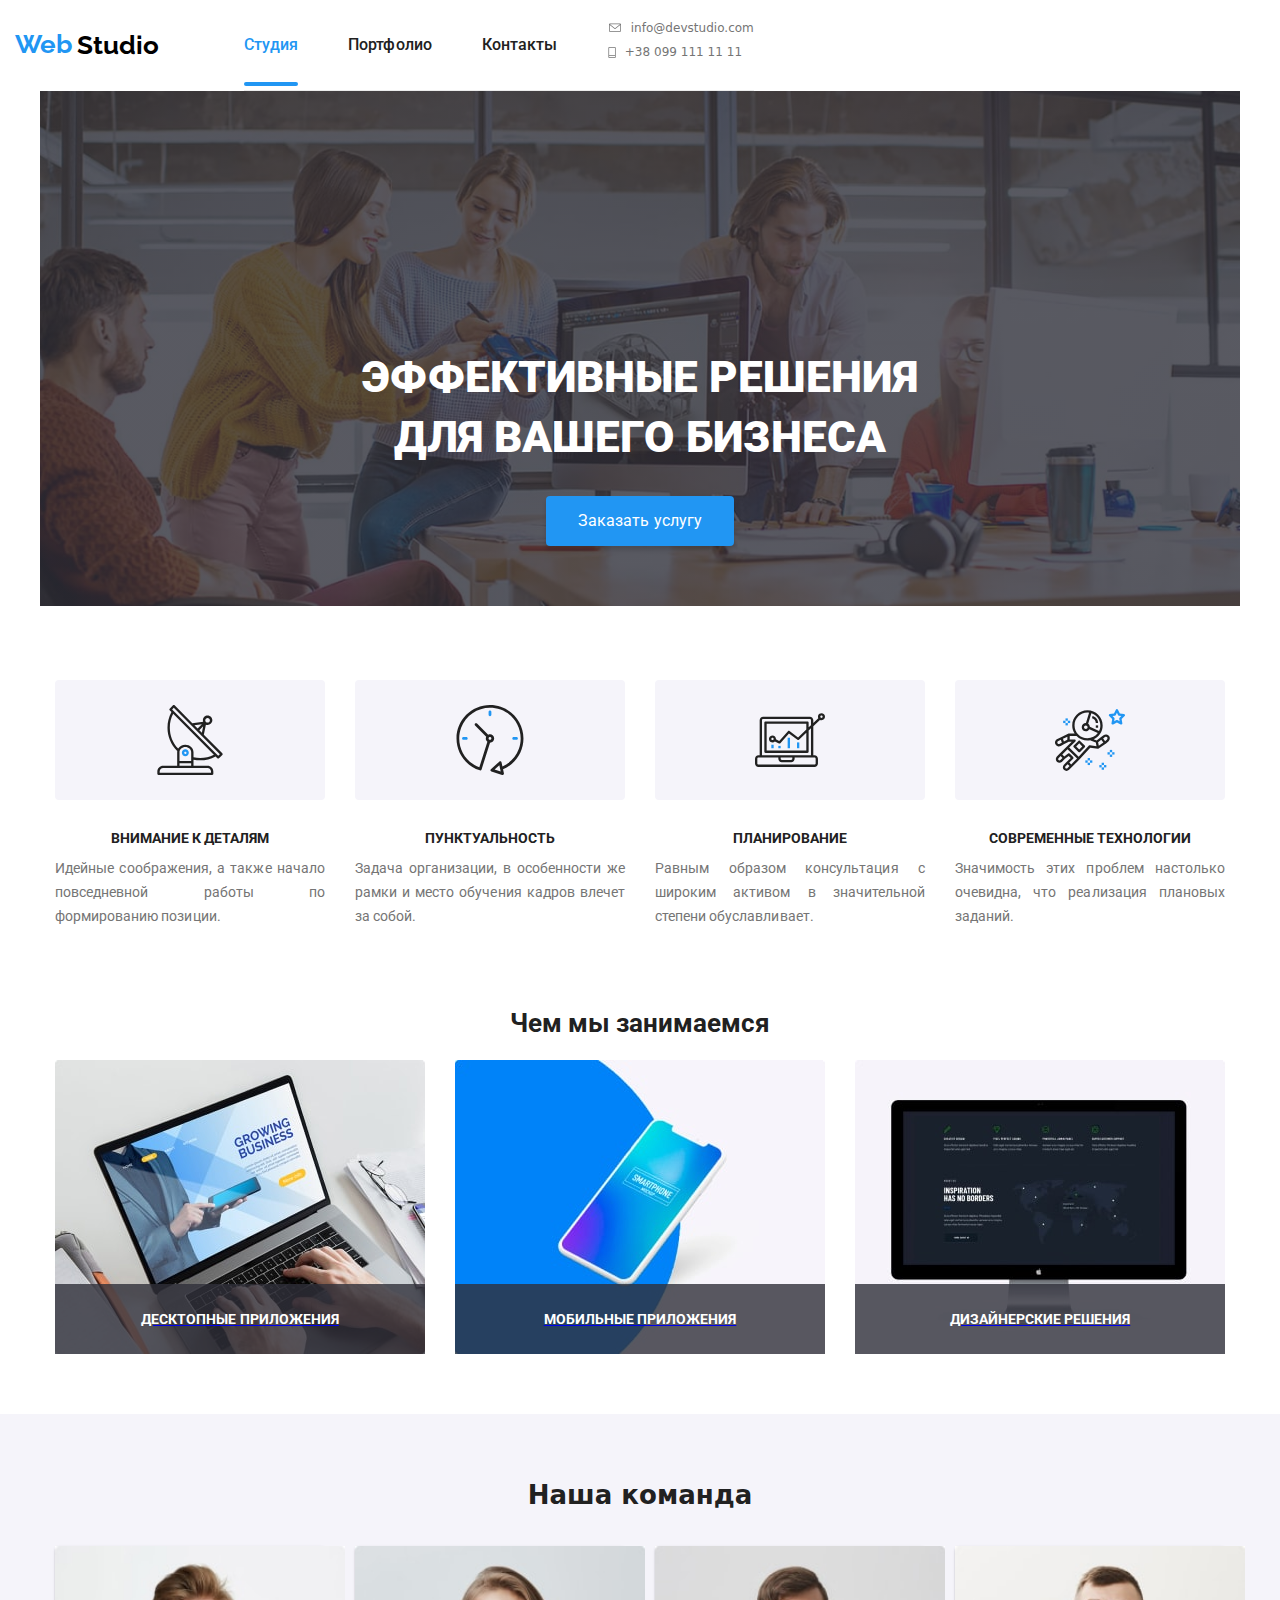
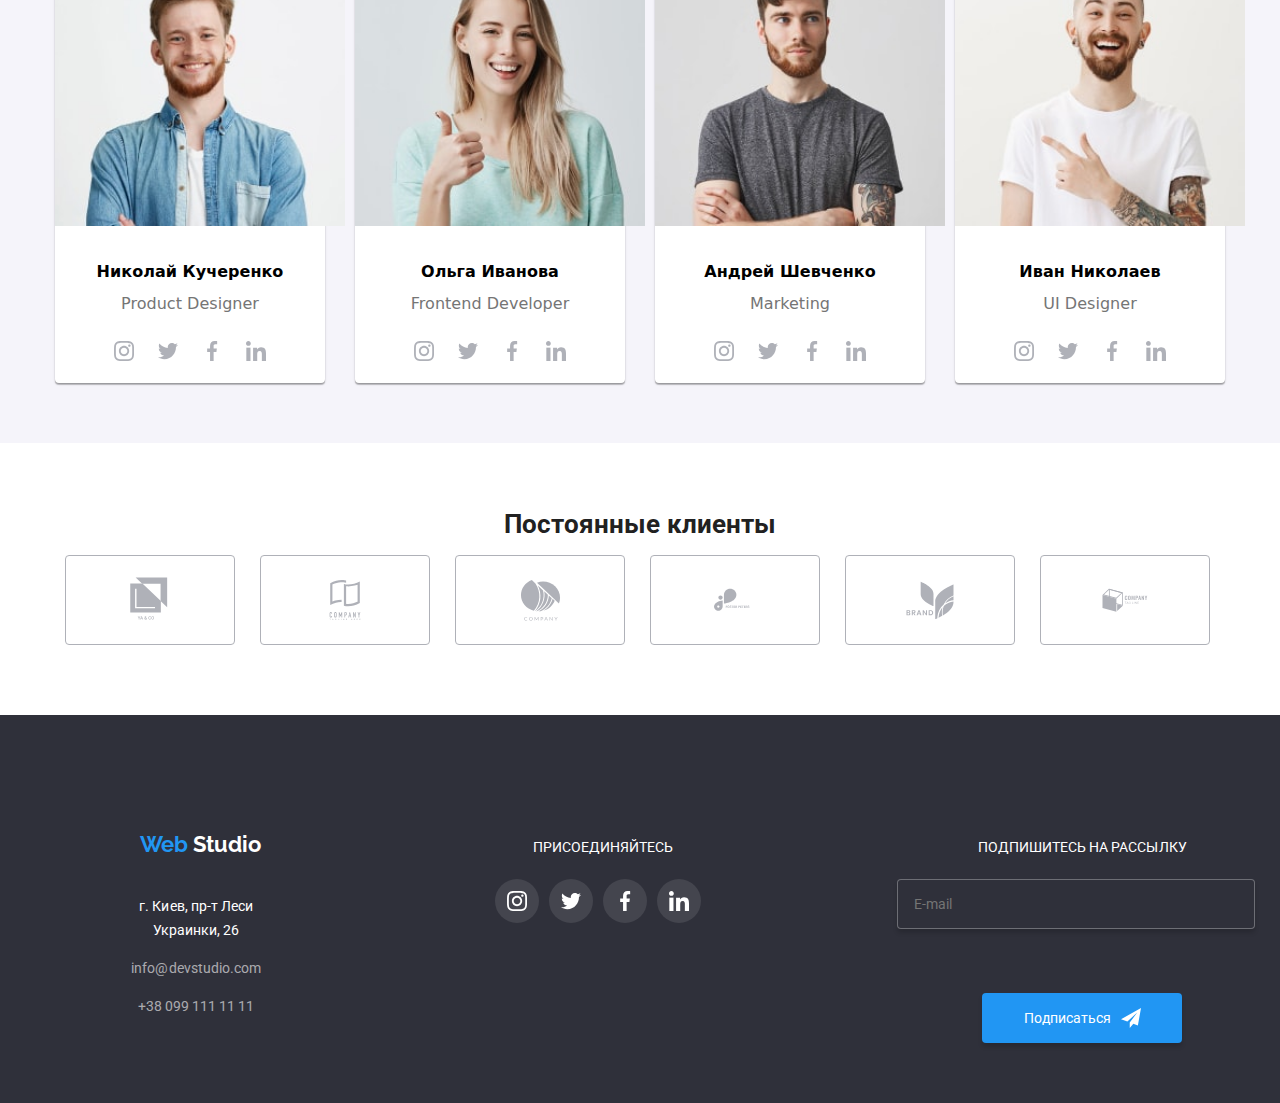
==== commit 4edf05c8: "Вносит адаптивные стили" ====
--- a/index.html
+++ b/index.html
@@ -59,7 +59,7 @@
                 </li>
               </ul>
 
-              <!--CONTACTS-->
+              <!--CONTACTS -->
               <ul class="contacts list">
                 <li class="items">
                   <a href="malito:info@devstudio.com">
@@ -466,11 +466,12 @@
     <footer class="footer">
       <div class="footer container">
         <div class="contact-footer list">
-          <a href="index.html" class="logo">
-            Web
-            <span class="studio"> Studio </span>
-          </a>
-
+          <div class="second-logo">
+            <a href="index.html" class="logo">
+              Web
+              <span class="studio"> Studio </span>
+            </a>
+          </div>
           <address class="address-footer list">
             <p class="addresses-details">г. Киев, пр-т Леси Украинки, 26</p>
             <p class="addresses">
@@ -484,6 +485,7 @@
 
         <div class="info">
           <p class="join">ПРИСОЕДИНЯЙТЕСЬ</p>
+
           <ul class="social-links list">
             <li class="reference">
               <a href="/">
@@ -544,10 +546,6 @@
         </div>
       </div>
 
-      <div class="container copirate">
-        <p class="developed">2020 | Developed by GoIT Students</p>
-      </div>
-
       <script src="./js/menu.js"></script>
       <script src="./js/modal.js"></script>
     </footer>
--- a/css/main.min.css
+++ b/css/main.min.css
@@ -1,2 +1,2 @@
-.container{padding-left:15px;padding-right:15px;margin-left:auto;margin-right:auto}@media screen and (min-width: 320px){.container{min-width:320px;padding-top:60px;padding-bottom:60px;padding-right:15px;padding-left:15px;margin:0px auto 0px auto}.page-header .container{width:100%;display:-webkit-box;display:-ms-flexbox;display:flex;justify-items:stretch;-webkit-box-align:stretch;-ms-flex-align:stretch;align-items:stretch;padding-top:0px;padding-bottom:0px}.container:nth-last-child(4){padding-bottom:0px}}@media screen and (min-width: 768px){.container{width:768px}}@media screen and (min-width: 1140px){.container{width:1140px}}.section{display:block;-webkit-box-align:center;-ms-flex-align:center;align-items:center;font-family:"Roboto",sans-serif;font-style:normal}.section-title{margin:0px;text-align:center;font-weight:bold;line-height:42px;letter-spacing:0.03px;color:#212121}@media screen and (min-width: 320px){.section-title{font-size:26px}}.section-item{margin-top:30px;margin-bottom:10px;font-weight:bold;font-size:14px;line-height:16px;letter-spacing:0.03px;color:#212121}@media screen and (min-width: 320px){.section-item{text-align:center}}.section-text{margin:0px;font-style:normal;font-weight:normal;font-size:14px;line-height:24px;letter-spacing:0.03px;color:#757575}@media screen and (min-width: 320px){.section-text{text-align:justify}}.body{-webkit-box-sizing:border-box;box-sizing:border-box;background-color:#fff}*::before,*::after{-webkit-box-sizing:inherit;box-sizing:inherit}.list{list-style:none}.page-header{position:relative}.main-logo{padding-top:15px;padding-bottom:15px}.logo{display:-webkit-box;display:-ms-flexbox;display:flex;font-family:"Raleway", sans-serif;font-weight:bold;letter-spacing:0.03px;color:#2196f3;text-decoration:none}.studio{font-family:"Raleway", sans-serif;font-weight:bold;letter-spacing:0.03px;margin-right:85px;padding-left:5px}.page-header .logo{font-size:26px}.page-header .studio{font-size:26px;line-height:31px;color:#000}.footer .logo{font-size:22px;padding-top:45px}.footer .studio{font-size:22px;color:#fff;text-decoration:none}.main-nav{display:-webkit-box;display:-ms-flexbox;display:flex;min-height:80px;-webkit-box-align:center;-ms-flex-align:center;align-items:center;-webkit-box-pack:stretch;-ms-flex-pack:stretch;justify-content:stretch;padding-bottom:0px;margin-bottom:0px}@media screen and (min-width: 768px){.main-nav .menu-container{width:100%;display:-webkit-box;display:-ms-flexbox;display:flex;border-bottom:1px solid #ececec}.main-nav .list{list-style:none}}.list{list-style:none}.site-nav{font-family:"Roboto",sans-serif;font-size:14px;font-style:normal;font-weight:500;letter-spacing:0.02px}@media screen and (max-width: 767px){.site-nav{display:block;margin-bottom:60px;text-align:center;padding-left:0}}@media screen and (min-width: 768px){.site-nav{display:-webkit-box;display:-ms-flexbox;display:flex;margin-top:0px;margin-bottom:0px}}@media screen and (max-width: 767px){.item{text-align:center;-webkit-box-align:center;-ms-flex-align:center;align-items:center;margin-left:auto;font-weight:500;font-size:18px;line-height:21px}.item:last-child{margin-bottom:60px}}@media screen and (max-width: 767px) and (min-width: 768px){.item{padding-right:32px;-webkit-box-align:center;-ms-flex-align:center;align-items:center;margin-left:auto;font-weight:500;font-size:18px;line-height:21px}.item:last-child{padding-right:0px}}.item .link.current{color:#2196f3}.item .link.current::after{content:"";position:absolute;left:0;bottom:0;width:100%;height:4px;border-radius:2px;-webkit-transition:step-end;transition:step-end;background-color:#2196f3;-webkit-transition-duration:250ms;transition-duration:250ms;-webkit-transition-timing-function:cubic-bezier(0.4, 0, 0.2, 1);transition-timing-function:cubic-bezier(0.4, 0, 0.2, 1)}.item .link{position:relative;color:#212121;text-decoration:none;position:relative;display:block}@media screen and (max-width: 767px){.item .link{display:inline-block;padding-bottom:8px;margin-left:auto;margin-right:auto}}@media screen and (min-width: 768px){.item .link{padding-top:32px;padding-bottom:32px}}.item:hover{color:#2196f3}.item:hover::after{background-color:#2196f3;-webkit-transform:scaleX(1);transform:scaleX(1)}.item:focus{color:#2196f3}.item::after{content:"";position:absolute;left:0;bottom:0;width:100%;height:4px;border-radius:2px;-webkit-transition-property:background-color;transition-property:background-color;-webkit-transition-duration:250ms;transition-duration:250ms;-webkit-transition-timing-function:cubic-bezier(0.4, 0, 0.2, 1);transition-timing-function:cubic-bezier(0.4, 0, 0.2, 1)}@media screen and (max-width: 767px){.menu-button{right:auto;display:-webkit-inline-box;display:-ms-inline-flexbox;display:inline-flex;margin:0px;padding:0px;border:none;fill:currentColor}.menu-button .icon-close{display:none}.menu-button.is-open .icon-close{display:block}.menu-button.is-open .icon-menu{display:none}.menu-container{height:453px;width:100%;background-color:#fff;padding:20px;text-align:center;font-size:20px;border:1px solid #ececec}}@media screen and (max-width: 767px) and (max-width: 767px){.menu-container{position:absolute;display:none;top:100%;left:0;width:100%;padding-top:60px;padding-bottom:60px;z-index:1}}@media screen and (max-width: 767px) and (max-width: 767px) and (max-width: 767px){.menu-container.is-open{display:block}}@media screen and (max-width: 767px) and (max-width: 767px) and (max-width: 767px) and (min-width: 768px){.menu-container{display:-webkit-box;display:-ms-flexbox;display:flex}}@media screen and (min-width: 768px){.menu-button{display:none}}.contacts{justify-items:center;margin-top:0px;margin-bottom:0px;margin-left:auto;text-decoration:none;font-size:14px;font-style:normal;font-weight:500;letter-spacing:0.02px}@media screen and (max-width: 767px){.contacts{display:inline-block;padding-left:0;padding-bottom:16px;margin-left:auto}}.contacts .items:last-child{margin-right:0px}@media screen and (min-width: 768px){.contacts{display:inline-block;padding-left:0;padding-bottom:16px;margin-left:84px;margin-right:0}}.items a{display:-webkit-box;display:-ms-flexbox;display:flex;-webkit-box-align:center;-ms-flex-align:center;align-items:center;text-decoration:none;color:#757575;-webkit-transition-property:background-color;transition-property:background-color;-webkit-transition-duration:250ms;transition-duration:250ms;-webkit-transition-timing-function:cubic-bezier(0.4, 0, 0.2, 1);transition-timing-function:cubic-bezier(0.4, 0, 0.2, 1)}@media screen and (max-width: 767px){.items a{-webkit-box-pack:center;-ms-flex-pack:center;justify-content:center;padding-bottom:16px}}.items a:hover,.items a:focus{color:#2196f3}.items a .contacts-icon{display:-webkit-box;display:-ms-flexbox;display:flex;-webkit-box-align:center;-ms-flex-align:center;align-items:center;margin-right:10px;fill:currentColor}.items a .contacts-icon:hover{color:#2196f3}.phone{width:10px;height:11px}.letter{width:20px;height:12px}.hero{-webkit-box-align:center;-ms-flex-align:center;align-items:center;text-align:center;background-image:-webkit-gradient(linear, left top, left bottom, from(rgba(47,48,58,0.8)), to(rgba(47,48,58,0.8))),url(../img/header_img_sq.jpg);background-image:linear-gradient(rgba(47,48,58,0.8), rgba(47,48,58,0.8)),url(../img/header_img_sq.jpg);background-repeat:no-repeat;background-size:cover;background-position:center;margin-left:auto;margin-right:auto;padding-top:0px;padding-bottom:0px}.hero-title{justify-items:center;-webkit-box-align:center;-ms-flex-align:center;align-items:center;margin-left:auto;margin-right:auto;margin-top:0px;color:#fff;font-family:"Roboto",sans-serif;letter-spacing:0.06px;text-align:center}.hero-buttom{padding:10px 32px;color:#fff;font-size:16px;line-height:30px;letter-spacing:0.06px;background-color:#2196f3;-webkit-box-shadow:0px 4px 4px rgba(0,0,0,0.15);box-shadow:0px 4px 4px rgba(0,0,0,0.15);border:0px;border-radius:4px;cursor:pointer}@media screen and (min-width: 480px){.hero{width:480px}.hero-title{padding-top:118px;width:480px;font-weight:900;font-size:26px;line-height:42px}}@media screen and (min-width: 768px){.hero{width:768px;display:block;-webkit-box-orient:vertical;-webkit-box-direction:normal;-ms-flex-direction:column;flex-direction:column}.hero-title{display:block;padding-top:118px;min-width:480px;font-weight:900;font-size:26px;line-height:42px}.hero-button{display:-webkit-inline-box;display:-ms-inline-flexbox;display:inline-flex}}@media screen and (min-width: 1140px){.hero{width:1140px;display:block;-webkit-box-orient:vertical;-webkit-box-direction:normal;-ms-flex-direction:column;flex-direction:column}.hero-title{display:block;padding-top:196px;min-width:646px;font-size:44px;line-height:60px}.hero-button{display:-webkit-inline-box;display:-ms-inline-flexbox;display:inline-flex}}.button-close{display:block;position:absolute;width:30px;height:30px;border-radius:50%;right:-10px;top:-5px;background:#fff;border:none;-webkit-box-shadow:0px 2px 1px rgba(0,0,0,0.2),0px 1px 1px rgba(0,0,0,0.14),0px 1px 3px rgba(0,0,0,0.12);box-shadow:0px 2px 1px rgba(0,0,0,0.2),0px 1px 1px rgba(0,0,0,0.14),0px 1px 3px rgba(0,0,0,0.12);cursor:pointer}.icon-button-close{display:block;width:18px;height:18px;-webkit-box-align:center;-ms-flex-align:center;align-items:center}.icon-button-close:hover{fill:#2196f3}.backdrop{position:fixed;top:0;left:0;width:100%;height:100%;background:rgba(0,0,0,0.2)}.is-hidden{opacity:0;pointer-events:none;visibility:hidden}.modal{display:-webkit-box;display:-ms-flexbox;display:flex;-webkit-box-pack:stretch;-ms-flex-pack:stretch;justify-content:stretch;-webkit-box-align:stretch;-ms-flex-align:stretch;align-items:stretch;position:absolute;top:50%;left:50%;max-width:528px;height:581px;padding:40px;background:#ffffff;-webkit-box-shadow:0px 2px 1px rgba(0,0,0,0.2),0px 1px 1px rgba(0,0,0,0.14),0px 1px 3px rgba(0,0,0,0.12);box-shadow:0px 2px 1px rgba(0,0,0,0.2),0px 1px 1px rgba(0,0,0,0.14),0px 1px 3px rgba(0,0,0,0.12);border-radius:4px;-webkit-transform:translate(-50%, -50%);transform:translate(-50%, -50%);-webkit-transition-duration:250ms;transition-duration:250ms;-webkit-transition-timing-function:cubic-bezier(0.4, 0, 0.2, 1);transition-timing-function:cubic-bezier(0.4, 0, 0.2, 1)}.form-title{display:block;max-width:700px;margin-bottom:0px;font-family:"Roboto",sans-serif;font-style:normal;font-weight:bold;font-size:20px;line-height:23px;text-align:center;letter-spacing:0.03px;color:#212121}.form-group{display:-webkit-box;display:-ms-flexbox;display:flex;-webkit-box-orient:vertical;-webkit-box-direction:normal;-ms-flex-direction:column;flex-direction:column}.form-list{position:relative;margin-top:30px;margin-right:0px;padding:0px;list-style:none;border-radius:4px}.form-label{position:absolute;top:30%;left:37px;margin:0px;-webkit-transform:translateY(-12%);transform:translateY(-12%)}.form-label-comment{position:absolute;top:10%;left:8px;-webkit-transform:translate(-3%, -12%);transform:translate(-3%, -12%)}.form-item{display:-webkit-box;display:-ms-flexbox;display:flex;width:100%;height:40px;padding-left:40px;margin-right:0px;border:1px solid rgba(33,33,33,0.2);border-radius:4px;outline:none}.form-item-comment{width:100%;height:120px;padding:12px 16px;border:1px solid rgba(33,33,33,0.2);border-radius:4px}.form-item:focus{outline:none;border-color:#2196f3}.form-item:focus+.form-label{color:#2196f3;border-color:#2196f3;-webkit-transform:translate(-30px, -35px);transform:translate(-30px, -35px);-webkit-transition:250ms linear, -webkit-transform 500ms;transition:250ms linear, -webkit-transform 500ms;transition:250ms linear, transform 500ms;transition:250ms linear, transform 500ms, -webkit-transform 500ms}.form-item-comment:focus{outline:none;border-color:#2196f3}.form-item-comment:focus+.form-label-comment{outline:none;color:#2196f3;border-color:#2196f3;-webkit-transform:translate(-1px, -40px);transform:translate(-1px, -40px);-webkit-transition:250ms linear, -webkit-transform 500ms;transition:250ms linear, -webkit-transform 500ms;transition:250ms linear, transform 500ms;transition:250ms linear, transform 500ms, -webkit-transform 500ms}.modal-icon{position:absolute;fill:#212121;top:30%;left:10px;display:inline-block;width:18px;height:18px;-webkit-transform:translateY(-15%);transform:translateY(-15%)}.form-item:focus+.form-label+.modal-icon{fill:#2196f3;border-color:#2196f3}.button-submit{position:relative;display:block;text-align:center;-ms-flex-item-align:center;-ms-grid-row-align:center;align-self:center;width:200px;min-height:50px;margin-top:30px;color:#fff;font-size:16px;line-height:30px;letter-spacing:0.06px;background-color:#2196f3;-webkit-box-shadow:0px 4px 4px rgba(0,0,0,0.15);box-shadow:0px 4px 4px rgba(0,0,0,0.15);border:0px;border-radius:4px;cursor:pointer}.checkbox{display:block;margin-top:20px}.checkbox input[type="checkbox"]{-moz-appearance:none;appearance:none;-webkit-appearance:none}.checkbox label{position:relative;display:inline-block;padding-left:22px}.checkbox label::before,.checkbox label::after{position:absolute;content:"";display:inline-block;border-radius:2px}.checkbox label::before{height:15px;width:15px;border:1px solid #212121;left:0px;top:3px;background-color:#fff}.checkbox label::after{height:5px;width:9px;border-left:2px solid #fff;border-bottom:2px solid #fff;-webkit-transform:rotate(-45deg);transform:rotate(-45deg);left:4px;top:7px}.checkbox input[type="checkbox"]+label::after{content:none}.checkbox input[type="checkbox"]:checked+label::after{content:""}.checkbox input[type="checkbox"]:checked+label::before{background-color:#2196f3;border:#2196f3}.rules{color:#2196f3;text-decoration:underline}.features{padding-bottom:0px}@media screen and (min-width: 768px){.features{padding-top:0px}}.advantages{margin-bottom:0px;margin-left:auto;margin-right:auto;padding-left:0px;-webkit-box-pack:justify;-ms-flex-pack:justify;justify-content:space-between;font-family:"Roboto",sans-serif;color:#212121;text-decoration:none;font-size:14px;font-style:normal;font-weight:500;letter-spacing:0.02px}@media screen and (min-width: 768px){.advantages .details{display:-webkit-box;display:-ms-flexbox;display:flex;-ms-flex-wrap:wrap;flex-wrap:wrap;width:354px;margin:-5px}}@media screen and (min-width: 1140px){.advantages .details{display:-webkit-box;display:-ms-flexbox;display:flex;width:270px;margin:10px;margin-bottom:0px;padding-left:0px}}@media screen and (min-width: 320px){.advantages .details:not(:last-child){margin-bottom:30px}}.advantages-image{display:-webkit-box;display:-ms-flexbox;display:flex;-webkit-box-pack:center;-ms-flex-pack:center;justify-content:center;-webkit-box-align:center;-ms-flex-align:center;align-items:center;height:120px;background-color:#f5f4fa;border-radius:4px}.details:last-child{padding-right:0px}.icon{width:70px;height:70px}.aboutcompany{padding-top:94px}@media screen and (max-width: 1139px){.aboutcompany{display:none}}a{list-style:none}.works{margin-left:0px;padding-left:0px;margin-bottom:0px;-webkit-box-pack:justify;-ms-flex-pack:justify;justify-content:space-between}.box1{background-image:url("../img/box1-min.jpg");width:370px;height:294px}.box2{background-image:url("../img/box2-min.jpg");width:370px;height:294px}.box3{background-image:url("../img/box3-min.jpg");width:370px;height:294px}.occupation{-webkit-box-align:end;-ms-flex-align:end;align-items:flex-end;padding-right:30px}.occupation:last-child{padding-right:0px}.section-title-company{-webkit-box-align:center;-ms-flex-align:center;align-items:center;text-align:center;padding-top:27px;padding-bottom:27px;margin-top:0;margin-bottom:0px;background-color:rgba(47,48,58,0.8);color:#fff;width:370px;height:70px;font-style:normal;font-weight:bold;font-size:14px;letter-spacing:0.03px}.section-item.company:last-child{padding-right:0px}.section-ourteam{background-color:#f5f4fa;text-align:center}@media screen and (min-width: 320px){.team{display:inline-block;-webkit-box-align:center;-ms-flex-align:center;align-items:center;margin-right:0px;padding-left:0px}}.members{display:block;-webkit-box-align:center;-ms-flex-align:center;align-items:center;background-color:#fff;border-radius:4px;-webkit-box-shadow:0px 2px 1px rgba(0,0,0,0.2),0px 1px 1px rgba(0,0,0,0.14),0px 1px 3px rgba(0,0,0,0.12);box-shadow:0px 2px 1px rgba(0,0,0,0.2),0px 1px 1px rgba(0,0,0,0.14),0px 1px 3px rgba(0,0,0,0.12)}@media screen and (min-width: 320px){.members{width:450px;margin-top:30px;margin-right:0px}.members:not(:last-child){margin-bottom:0px}.members .name{text-align:center;margin-top:30px;margin-bottom:0px;font-weight:bold;font-size:16px;line-height:24px;letter-spacing:0.03px}.members .position{text-align:center;margin-top:10px;margin-bottom:0px;font-style:normal;font-weight:normal;font-size:16px;line-height:19px;letter-spacing:0.03px;color:#757575}}.social{display:-webkit-box;display:-ms-flexbox;display:flex;padding-left:0px;margin-top:16px;-webkit-box-pack:center;-ms-flex-pack:center;justify-content:center}.social .links a{display:-webkit-box;display:-ms-flexbox;display:flex;-webkit-box-pack:center;-ms-flex-pack:center;justify-content:center;-webkit-box-align:center;-ms-flex-align:center;align-items:center;border-radius:50%;width:44px;height:44px;margin-bottom:10px;cursor:pointer;-webkit-transition-property:background-color;transition-property:background-color;-webkit-transition-duration:250ms;transition-duration:250ms;-webkit-transition-timing-function:cubic-bezier(0.4, 0, 0.2, 1);transition-timing-function:cubic-bezier(0.4, 0, 0.2, 1)}.social .links a:hover .social-icon{fill:#fff}.social .links a:focus .social-icon{fill:#fff}.links a:hover,.links a:focus{background-color:#2196f3}.links a:last-child{padding-right:0px}.social-icon{width:20px;height:20px;fill:#afb1b8}.partners{padding-top:94px}@media screen and (min-width: 320px){.partners{padding-top:0px;padding-bottom:0px;text-align:center}}@media screen and (min-width: 320px){.partners .section-title{padding-bottom:0px;padding-top:0px}}.customers{display:-webkit-box;display:-ms-flexbox;display:flex;margin-bottom:0px;padding-left:0px}@media screen and (max-width: 767px){.customers{-ms-flex-wrap:wrap;flex-wrap:wrap;padding-left:0;text-align:center}}.customers-icon{fill:#afb1b8}.examples a{display:-webkit-box;display:-ms-flexbox;display:flex;-webkit-box-align:center;-ms-flex-align:center;align-items:center;-webkit-box-pack:center;-ms-flex-pack:center;justify-content:center;width:100%;height:90px;border:1px solid #afb1b8;border-radius:4px;-webkit-transition-property:background-color;transition-property:background-color;-webkit-transition-duration:250ms;transition-duration:250ms;-webkit-transition-timing-function:cubic-bezier(0.4, 0, 0.2, 1);transition-timing-function:cubic-bezier(0.4, 0, 0.2, 1)}.examples a:hover,.examples a:focus{border-color:#2196f3}.examples a:hover .customers-icon,.examples a:focus .customers-icon{fill:#2196f3}@media screen and (max-width: 767px){.examples{width:calc((100% - 30px * 2) / 2);margin-right:30px}}@media screen and (max-width: 767px) and (max-width: 767px){.examples{width:calc((100% - 30px * 2) / 2)}}@media screen and (max-width: 767px) and (min-width: 768px) and (max-width: 1199px){.examples{width:calc((100% - 30px * 2) / 3)}}@media screen and (max-width: 767px){.examples:nth-child(2n){margin-right:0}}@media screen and (max-width: 767px){.examples:nth-child(n+3){margin-top:30px}}@media screen and (min-width: 768px) and (max-width: 1199px){.examples:nth-child(3n){margin-right:0}}@media screen and (min-width: 768px) and (max-width: 1199px){.examples:nth-child(n+4){margin-top:30px}}.footer{font-family:"Roboto",sans-serif;font-style:normal;font-weight:normal;font-size:14px;line-height:24px;letter-spacing:0.03px;color:#fff;background-color:#2f303a}.footer .container{display:-webkit-box;display:-ms-flexbox;display:flex;-webkit-box-pack:stretch;-ms-flex-pack:stretch;justify-content:stretch;-webkit-box-align:baseline;-ms-flex-align:baseline;align-items:baseline}@media screen and (min-width: 320px){.footer .container{text-align:center;padding-top:0px;display:block}}.contact-footer{display:block;font-style:normal}@media screen and (min-width: 320px){.contact-footer{-webkit-box-orient:vertical;-webkit-box-direction:normal;-ms-flex-direction:column;flex-direction:column;text-align:center}}.address-footer{display:block;margin-top:20px;font-style:normal;line-height:24px}.addresses-details{padding-bottom:0px;margin-top:0px}.addresses{display:block;padding-bottom:0px;margin-top:0px}.addresses a{font-style:normal;color:rgba(255,255,255,0.6);text-decoration:none;line-height:24px}.info{display:block}@media screen and (min-width: 320px){.info{text-align:center;-webkit-box-align:center;-ms-flex-align:center;align-items:center}}.join{display:block}@media screen and (min-width: 320px){.join{text-align:center;margin-top:60px}}.social-links{display:-webkit-box;display:-ms-flexbox;display:flex;-webkit-box-pack:center;-ms-flex-pack:center;justify-content:center;-webkit-box-align:center;-ms-flex-align:center;align-items:center;padding-left:0px;margin-bottom:0px;margin-top:0px}@media screen and (min-width: 320px){.social-links{display:-webkit-box;display:-ms-flexbox;display:flex;margin-top:20px}}.social-links .reference a{display:-webkit-inline-box;display:-ms-inline-flexbox;display:inline-flex;-webkit-box-pack:center;-ms-flex-pack:center;justify-content:center;-webkit-box-align:center;-ms-flex-align:center;align-items:center;border-radius:50%;width:44px;height:44px;background:rgba(255,255,255,0.1);margin-right:10px;cursor:pointer;-webkit-transition-property:background-color;transition-property:background-color;-webkit-transition:250ms,cubic-bezier(0.4, 0, 0.2, 1);transition:250ms,cubic-bezier(0.4, 0, 0.2, 1)}.social-links .reference a:hover{background-color:#2196f3;-webkit-transition:250ms,cubic-bezier(0.4, 0, 0.2, 1);transition:250ms,cubic-bezier(0.4, 0, 0.2, 1)}.reference-icon{width:20px;height:20px;fill:#fff}.distribution{padding-top:45px;margin:0px}@media screen and (min-width: 320px){.distribution{display:-webkit-box;display:-ms-flexbox;display:flex;-webkit-box-orient:vertical;-webkit-box-direction:normal;-ms-flex-direction:column;flex-direction:column;margin-bottom:60px}}.form-subscribe{display:-webkit-box;display:-ms-flexbox;display:flex;-webkit-box-orient:vertical;-webkit-box-direction:normal;-ms-flex-direction:column;flex-direction:column;padding-bottom:20px;margin:0px}.email{height:50px;padding-left:16px;border:1px solid rgba(255,255,255,0.3);-webkit-box-sizing:border-box;box-sizing:border-box;-webkit-box-shadow:0px 4px 4px rgba(0,0,0,0.15);box-shadow:0px 4px 4px rgba(0,0,0,0.15);border-radius:4px;background-color:#2f303a}@media screen and (min-width: 320px){.email{min-width:285px}}.subscribe{display:block;padding-bottom:20px;font-family:"Roboto",sans-serif;font-style:normal;font-weight:normal;font-size:14px;line-height:24px;letter-spacing:0.03px;color:white}@media screen and (min-width: 320px){.subscribe{text-align:center}}.button-footer{display:-webkit-inline-box;display:-ms-inline-flexbox;display:inline-flex;width:200px;height:50px;-webkit-box-pack:center;-ms-flex-pack:center;justify-content:center;-webkit-box-align:center;-ms-flex-align:center;align-items:center;text-align:center;border:0px;background:#2196f3;color:#fff;-webkit-box-shadow:0px 4px 4px rgba(0,0,0,0.15);box-shadow:0px 4px 4px rgba(0,0,0,0.15);border-radius:4px;cursor:pointer}@media screen and (min-width: 320px){.button-footer{-ms-flex-item-align:center;-ms-grid-row-align:center;align-self:center}}.button-icon{width:20px;height:20px;margin-left:10px}.developed{display:block;-ms-flex-item-align:center;-ms-grid-row-align:center;align-self:center;text-align:center;font-style:normal;font-weight:normal;margin:auto;font-size:12px;line-height:24px;color:rgba(255,255,255,0.4)}.copirate{padding-top:0px;padding-bottom:0px;border-top:1px solid rgba(255,255,255,0.1)}
+.container{padding-left:15px;padding-right:15px;margin-left:auto;margin-right:auto}@media screen and (min-width: 320px){.container{min-width:320px;padding-top:60px;padding-bottom:60px;padding-right:15px;padding-left:15px;margin:0px auto 0px auto}.page-header .container{width:100%;display:-webkit-box;display:-ms-flexbox;display:flex;justify-items:stretch;-webkit-box-align:stretch;-ms-flex-align:stretch;align-items:stretch;padding-top:0px;padding-bottom:0px}.container:nth-last-child(4){padding-bottom:0px}}@media screen and (min-width: 768px){.container{width:768px}}@media screen and (min-width: 1200px){.container{width:1200px}}.section{display:block;-webkit-box-align:center;-ms-flex-align:center;align-items:center;font-family:"Roboto",sans-serif;font-style:normal}.section-title{margin:0px;text-align:center;font-weight:bold;line-height:42px;letter-spacing:0.03px;color:#212121}@media screen and (min-width: 320px){.section-title{font-size:26px}}.section-item{margin-top:30px;margin-bottom:10px;font-weight:bold;font-size:14px;line-height:16px;letter-spacing:0.03px;color:#212121}@media screen and (min-width: 320px){.section-item{text-align:center}}.section-text{margin:0px;font-style:normal;font-weight:normal;font-size:14px;line-height:24px;letter-spacing:0.03px;color:#757575}@media screen and (min-width: 320px){.section-text{text-align:justify}}.body{-webkit-box-sizing:border-box;box-sizing:border-box;background-color:#fff}*::before,*::after{-webkit-box-sizing:inherit;box-sizing:inherit}.list{list-style:none}.page-header{position:relative}.main-logo{display:inline-block}@media screen and (min-width: 320px){.main-logo{padding-top:15px;padding-bottom:15px}}@media screen and (min-width: 768px){.main-logo{padding-top:26px;padding-bottom:26px;padding-right:0;margin-right:81px}}@media screen and (min-width: 1200px){.main-logo{margin-right:85px}}.logo{display:-webkit-inline-box;display:-ms-inline-flexbox;display:inline-flex;font-family:"Raleway", sans-serif;font-weight:bold;letter-spacing:0.03px;color:#2196f3;text-decoration:none}.studio{font-family:"Raleway", sans-serif;font-weight:bold;letter-spacing:0.03px;padding-left:5px}.page-header .logo{font-size:26px}.page-header .studio{font-size:26px;line-height:31px;color:#000}@media screen and (min-width: 320px){.second-logo{padding-top:60px;padding-bottom:15px}}@media screen and (min-width: 768px){.second-logo{padding-top:0;margin-left:85px}}.footer .logo{font-size:22px}.footer .studio{font-size:22px;color:#fff;text-decoration:none}.main-nav{display:-webkit-box;display:-ms-flexbox;display:flex;min-height:80px;-webkit-box-align:center;-ms-flex-align:center;align-items:center;-webkit-box-pack:stretch;-ms-flex-pack:stretch;justify-content:stretch;padding-bottom:0px;margin-bottom:0px}@media screen and (min-width: 768px){.main-nav .menu-container{width:100%;display:-webkit-box;display:-ms-flexbox;display:flex;border-bottom:1px solid #ececec}.main-nav .list{list-style:none}}.list{list-style:none}.site-nav{font-family:"Roboto",sans-serif;font-style:normal;font-weight:500;letter-spacing:0.02px}@media screen and (max-width: 767px){.site-nav{display:block;margin-bottom:60px;text-align:center;padding-left:0}}@media screen and (min-width: 768px){.site-nav{display:-webkit-box;display:-ms-flexbox;display:flex;padding-left:0;margin-top:0px;margin-bottom:0px;-webkit-box-align:center;-ms-flex-align:center;align-items:center}}@media screen and (max-width: 767px){.item{text-align:center;-webkit-box-align:center;-ms-flex-align:center;align-items:center;margin-left:auto;font-weight:500;font-size:18px;line-height:21px}.item:last-child{margin-bottom:60px}}@media screen and (max-width: 767px) and (min-width: 768px){.item{margin-right:50px;-webkit-box-align:center;-ms-flex-align:center;align-items:center;margin-left:auto;font-weight:500;font-size:14px;line-height:16px}.item:last-child{padding-right:0px}}.item .link.current{color:#2196f3}.item .link.current::after{content:"";position:absolute;left:0;bottom:0;width:100%;height:4px;border-radius:2px;-webkit-transition:step-end;transition:step-end;background-color:#2196f3;-webkit-transition-duration:250ms;transition-duration:250ms;-webkit-transition-timing-function:cubic-bezier(0.4, 0, 0.2, 1);transition-timing-function:cubic-bezier(0.4, 0, 0.2, 1)}.item .link{position:relative;color:#212121;text-decoration:none}@media screen and (max-width: 767px){.item .link{display:inline-block;padding-bottom:8px;margin-left:auto;margin-right:auto}}@media screen and (min-width: 768px){.item .link{display:inline-block;padding-top:32px;padding-bottom:32px;margin-right:50px}}.item:hover{color:#2196f3}.item:hover::after{background-color:#2196f3;-webkit-transform:scaleX(1);transform:scaleX(1)}.item:focus{color:#2196f3}.item::after{content:"";position:absolute;left:0;bottom:0;width:100%;height:4px;border-radius:2px;-webkit-transition-property:background-color;transition-property:background-color;-webkit-transition-duration:250ms;transition-duration:250ms;-webkit-transition-timing-function:cubic-bezier(0.4, 0, 0.2, 1);transition-timing-function:cubic-bezier(0.4, 0, 0.2, 1)}@media screen and (max-width: 767px){.menu-button{right:auto;display:-webkit-inline-box;display:-ms-inline-flexbox;display:inline-flex;margin:0px;padding:0px;border:none;fill:currentColor}.menu-button .icon-close{display:none}.menu-button.is-open .icon-close{display:block}.menu-button.is-open .icon-menu{display:none}.menu-container{height:453px;background-color:#fff}}@media screen and (max-width: 767px) and (max-width: 767px){.menu-container{position:absolute;display:none;top:100%;left:0;width:100%;padding-top:60px;padding-bottom:60px;text-align:center;font-size:20px;z-index:1}.menu-container.is-open{display:block;border:1px solid #ececec}}@media screen and (max-width: 767px) and (max-width: 767px) and (min-width: 768px){.menu-container{position:absolute;top:100%;left:0;width:100%;justify-items:stretch}}@media screen and (min-width: 768px){.menu-button{display:none}}.contacts{justify-items:center;margin-top:0px;margin-bottom:0px;margin-left:auto;text-decoration:none;font-style:normal;font-weight:500;letter-spacing:0.02px}@media screen and (max-width: 767px){.contacts{display:inline-block;padding-left:0;padding-bottom:16px;margin-left:auto;font-size:18px;line-height:21px}.contacts .items:last-child{margin-right:0px}}@media screen and (min-width: 768px){.contacts{display:-webkit-box;display:-ms-flexbox;display:flex;-webkit-box-orient:vertical;-webkit-box-direction:normal;-ms-flex-direction:column;flex-direction:column;margin-left:auto;padding-top:21px;padding-bottom:21px;padding-left:0;font-size:12px;line-height:14px;-webkit-box-align:start;-ms-flex-align:start;align-items:flex-start;justify-items:center}}.items a{display:-webkit-box;display:-ms-flexbox;display:flex;-webkit-box-align:center;-ms-flex-align:center;align-items:center;text-decoration:none;color:#757575;-webkit-transition-property:background-color;transition-property:background-color;-webkit-transition-duration:250ms;transition-duration:250ms;-webkit-transition-timing-function:cubic-bezier(0.4, 0, 0.2, 1);transition-timing-function:cubic-bezier(0.4, 0, 0.2, 1)}@media screen and (max-width: 767px){.items a{-webkit-box-pack:center;-ms-flex-pack:center;justify-content:center;padding-bottom:16px}}@media screen and (min-width: 768px){.items a{justify-items:center;padding-bottom:10px}}.items a:hover,.items a:focus{color:#2196f3}.items a .contacts-icon{display:-webkit-box;display:-ms-flexbox;display:flex;-webkit-box-align:start;-ms-flex-align:start;align-items:flex-start;margin-right:8px;fill:currentColor}.items a .contacts-icon:hover{color:#2196f3}.phone{width:10px;height:11px}.letter{width:16px;height:12px}.hero{-webkit-box-align:center;-ms-flex-align:center;align-items:center;text-align:center;background-image:-webkit-gradient(linear, left top, left bottom, from(rgba(47,48,58,0.8)), to(rgba(47,48,58,0.8))),url(../img/header_img_sq.jpg);background-image:linear-gradient(rgba(47,48,58,0.8), rgba(47,48,58,0.8)),url(../img/header_img_sq.jpg);background-repeat:no-repeat;background-size:cover;background-position:center;margin-left:auto;margin-right:auto;padding-top:0px;padding-bottom:0px}.hero-title{justify-items:center;-webkit-box-align:center;-ms-flex-align:center;align-items:center;margin-left:auto;margin-right:auto;margin-top:0px;color:#fff;font-family:"Roboto",sans-serif;letter-spacing:0.06px;text-align:center}.hero-buttom{padding:10px 32px;color:#fff;font-size:16px;line-height:30px;letter-spacing:0.06px;background-color:#2196f3;-webkit-box-shadow:0px 4px 4px rgba(0,0,0,0.15);box-shadow:0px 4px 4px rgba(0,0,0,0.15);border:0px;border-radius:4px;cursor:pointer}@media screen and (min-width: 320px){.hero{width:320px}.hero-title{padding-top:118px;width:480px;font-weight:900;font-size:26px;line-height:42px}}@media screen and (min-width: 768px){.hero{width:768px;display:block;-webkit-box-orient:vertical;-webkit-box-direction:normal;-ms-flex-direction:column;flex-direction:column}.hero-title{display:block;padding-top:118px;min-width:480px;font-weight:900;font-size:26px;line-height:42px}.hero-button{display:-webkit-inline-box;display:-ms-inline-flexbox;display:inline-flex}}@media screen and (min-width: 1200px){.hero{width:1200px;display:block;-webkit-box-orient:vertical;-webkit-box-direction:normal;-ms-flex-direction:column;flex-direction:column}.hero-title{display:block;padding-top:196px;min-width:646px;font-size:44px;line-height:60px}.hero-button{display:-webkit-inline-box;display:-ms-inline-flexbox;display:inline-flex}}.button-close{display:block;position:absolute;width:30px;height:30px;border-radius:50%;right:-10px;top:-5px;background:#fff;border:none;-webkit-box-shadow:0px 2px 1px rgba(0,0,0,0.2),0px 1px 1px rgba(0,0,0,0.14),0px 1px 3px rgba(0,0,0,0.12);box-shadow:0px 2px 1px rgba(0,0,0,0.2),0px 1px 1px rgba(0,0,0,0.14),0px 1px 3px rgba(0,0,0,0.12);cursor:pointer}.icon-button-close{display:block;width:18px;height:18px;-webkit-box-align:center;-ms-flex-align:center;align-items:center}.icon-button-close:hover{fill:#2196f3}.backdrop{position:fixed;top:0;left:0;width:100%;height:100%;background:rgba(0,0,0,0.2)}.is-hidden{opacity:0;pointer-events:none;visibility:hidden}.modal{display:-webkit-box;display:-ms-flexbox;display:flex;-webkit-box-pack:stretch;-ms-flex-pack:stretch;justify-content:stretch;-webkit-box-align:stretch;-ms-flex-align:stretch;align-items:stretch;position:absolute;top:50%;left:50%;max-width:528px;height:581px;padding:40px;background:#ffffff;-webkit-box-shadow:0px 2px 1px rgba(0,0,0,0.2),0px 1px 1px rgba(0,0,0,0.14),0px 1px 3px rgba(0,0,0,0.12);box-shadow:0px 2px 1px rgba(0,0,0,0.2),0px 1px 1px rgba(0,0,0,0.14),0px 1px 3px rgba(0,0,0,0.12);border-radius:4px;-webkit-transform:translate(-50%, -50%);transform:translate(-50%, -50%);-webkit-transition-duration:250ms;transition-duration:250ms;-webkit-transition-timing-function:cubic-bezier(0.4, 0, 0.2, 1);transition-timing-function:cubic-bezier(0.4, 0, 0.2, 1)}.form-title{display:block;max-width:700px;margin-bottom:0px;font-family:"Roboto",sans-serif;font-style:normal;font-weight:bold;font-size:20px;line-height:23px;text-align:center;letter-spacing:0.03px;color:#212121}.form-group{display:-webkit-box;display:-ms-flexbox;display:flex;-webkit-box-orient:vertical;-webkit-box-direction:normal;-ms-flex-direction:column;flex-direction:column}.form-list{position:relative;margin-top:30px;margin-right:0px;padding:0px;list-style:none;border-radius:4px}.form-label{position:absolute;top:30%;left:37px;margin:0px;-webkit-transform:translateY(-12%);transform:translateY(-12%)}.form-label-comment{position:absolute;top:10%;left:8px;-webkit-transform:translate(-3%, -12%);transform:translate(-3%, -12%)}.form-item{display:-webkit-box;display:-ms-flexbox;display:flex;width:100%;height:40px;padding-left:40px;margin-right:0px;border:1px solid rgba(33,33,33,0.2);border-radius:4px;outline:none}.form-item-comment{width:100%;height:120px;padding:12px 16px;border:1px solid rgba(33,33,33,0.2);border-radius:4px}.form-item:focus{outline:none;border-color:#2196f3}.form-item:focus+.form-label{color:#2196f3;border-color:#2196f3;-webkit-transform:translate(-30px, -35px);transform:translate(-30px, -35px);-webkit-transition:250ms linear, -webkit-transform 500ms;transition:250ms linear, -webkit-transform 500ms;transition:250ms linear, transform 500ms;transition:250ms linear, transform 500ms, -webkit-transform 500ms}.form-item-comment:focus{outline:none;border-color:#2196f3}.form-item-comment:focus+.form-label-comment{outline:none;color:#2196f3;border-color:#2196f3;-webkit-transform:translate(-1px, -40px);transform:translate(-1px, -40px);-webkit-transition:250ms linear, -webkit-transform 500ms;transition:250ms linear, -webkit-transform 500ms;transition:250ms linear, transform 500ms;transition:250ms linear, transform 500ms, -webkit-transform 500ms}.modal-icon{position:absolute;fill:#212121;top:30%;left:10px;display:inline-block;width:18px;height:18px;-webkit-transform:translateY(-15%);transform:translateY(-15%)}.form-item:focus+.form-label+.modal-icon{fill:#2196f3;border-color:#2196f3}.button-submit{position:relative;display:block;text-align:center;-ms-flex-item-align:center;-ms-grid-row-align:center;align-self:center;width:200px;min-height:50px;margin-top:30px;color:#fff;font-size:16px;line-height:30px;letter-spacing:0.06px;background-color:#2196f3;-webkit-box-shadow:0px 4px 4px rgba(0,0,0,0.15);box-shadow:0px 4px 4px rgba(0,0,0,0.15);border:0px;border-radius:4px;cursor:pointer}.checkbox{display:block;margin-top:20px}.checkbox input[type="checkbox"]{-moz-appearance:none;appearance:none;-webkit-appearance:none}.checkbox label{position:relative;display:inline-block;padding-left:22px}.checkbox label::before,.checkbox label::after{position:absolute;content:"";display:inline-block;border-radius:2px}.checkbox label::before{height:15px;width:15px;border:1px solid #212121;left:0px;top:3px;background-color:#fff}.checkbox label::after{height:5px;width:9px;border-left:2px solid #fff;border-bottom:2px solid #fff;-webkit-transform:rotate(-45deg);transform:rotate(-45deg);left:4px;top:7px}.checkbox input[type="checkbox"]+label::after{content:none}.checkbox input[type="checkbox"]:checked+label::after{content:""}.checkbox input[type="checkbox"]:checked+label::before{background-color:#2196f3;border:#2196f3}.rules{color:#2196f3;text-decoration:underline}.features{padding-bottom:0px}@media screen and (max-width: 767px){.features{padding-top:0px}}@media screen and (min-width: 768px){.features{padding-top:0px}}.advantages{font-family:"Roboto",sans-serif;color:#212121;text-decoration:none;font-size:14px;font-style:normal;font-weight:500;letter-spacing:0.02px}@media screen and (max-width: 767px){.advantages{display:-webkit-box;display:-ms-flexbox;display:flex;-ms-flex-wrap:wrap;flex-wrap:wrap;width:250px;margin:-5px}.advantages-image{display:-webkit-box;display:-ms-flexbox;display:flex;-webkit-box-pack:center;-ms-flex-pack:center;justify-content:center;-webkit-box-align:center;-ms-flex-align:center;align-items:center;height:120px;background-color:#f5f4fa;border-radius:4px}}@media screen and (min-width: 768px){.advantages{display:-webkit-box;display:-ms-flexbox;display:flex;-ms-flex-wrap:wrap;flex-wrap:wrap}.advantages-image{display:-webkit-box;display:-ms-flexbox;display:flex;-webkit-box-pack:center;-ms-flex-pack:center;justify-content:center;-webkit-box-align:center;-ms-flex-align:center;align-items:center;height:120px;background-color:#f5f4fa;border-radius:4px}}@media screen and (min-width: 768px) and (min-width: 1199px){.advantages{display:-webkit-box;display:-ms-flexbox;display:flex;-ms-flex-wrap:nowrap;flex-wrap:nowrap;padding-left:0}.advantages-image{display:-webkit-box;display:-ms-flexbox;display:flex;-webkit-box-pack:center;-ms-flex-pack:center;justify-content:center;-webkit-box-align:center;-ms-flex-align:center;align-items:center;height:120px;background-color:#f5f4fa;border-radius:4px}}@media screen and (max-width: 767px){.advantages .details .details:not(:last-child){margin-bottom:30px}}@media screen and (min-width: 768px){.advantages .details{width:calc((100% - 30px * 2) / 2)}.advantages .details:not(:last-child){margin-right:30px}}.advantages .details .details:last-child{padding-right:0px}.advantages .details .icon{width:70px;height:70px}@media screen and (max-width: 1199px){.aboutcompany{display:none}}a{list-style:none}.works{display:-webkit-box;display:-ms-flexbox;display:flex;margin-left:0px;padding-left:0px;margin-bottom:0px;-webkit-box-pack:justify;-ms-flex-pack:justify;justify-content:space-between}.box1{background-image:url("../img/box1-min.jpg");width:370px;height:294px}.box2{background-image:url("../img/box2-min.jpg");width:370px;height:294px}.box3{background-image:url("../img/box3-min.jpg");width:370px;height:294px}.occupation{display:-webkit-box;display:-ms-flexbox;display:flex;-webkit-box-align:end;-ms-flex-align:end;align-items:flex-end;padding-right:30px}.occupation:last-child{padding-right:0px}.section-title-company{-webkit-box-align:center;-ms-flex-align:center;align-items:center;text-align:center;padding-top:27px;padding-bottom:27px;margin-top:0;margin-bottom:0px;background-color:rgba(47,48,58,0.8);color:#fff;width:370px;height:70px;font-style:normal;font-weight:bold;font-size:14px;letter-spacing:0.03px}.section-item.company:last-child{padding-right:0px}.section-ourteam{background-color:#f5f4fa;text-align:center}.team{text-decoration:none}@media screen and (min-width: 320px){.team{display:inline-block;-webkit-box-align:center;-ms-flex-align:center;align-items:center;margin-right:0px;padding-left:0px}}@media screen and (min-width: 768px){.team{display:-webkit-box;display:-ms-flexbox;display:flex;-ms-flex-wrap:wrap;flex-wrap:wrap;padding-left:40px}}@media screen and (min-width: 1200px){.team{display:-webkit-box;display:-ms-flexbox;display:flex;-ms-flex-wrap:nowrap;flex-wrap:nowrap;padding-top:0px;margin-top:0px;margin-bottom:0px;margin-left:0px;padding-left:0px;-webkit-box-pack:justify;-ms-flex-pack:justify;justify-content:space-between;padding-right:30px;padding-left:0}}.team .members{background-color:#fff;border-radius:4px;-webkit-box-shadow:0px 2px 1px rgba(0,0,0,0.2),0px 1px 1px rgba(0,0,0,0.14),0px 1px 3px rgba(0,0,0,0.12);box-shadow:0px 2px 1px rgba(0,0,0,0.2),0px 1px 1px rgba(0,0,0,0.14),0px 1px 3px rgba(0,0,0,0.12)}@media screen and (min-width: 320px){.team .members{width:450px;margin-top:30px;margin-right:0px}.team .members:not(:last-child){margin-bottom:0px}}@media screen and (min-width: 320px) and (min-width: 767px){.team .members{width:calc((100% - 30px * 2) / 2);margin-right:30px}}@media screen and (min-width: 320px) and (min-width: 1199px){.team .members{display:block;-webkit-box-align:center;-ms-flex-align:center;align-items:center;min-width:270px}.team .members:not(:last-child){padding-right:0px}}@media screen and (min-width: 320px){.team .members .name{text-align:center;margin-top:30px;margin-bottom:0px;font-weight:bold;font-size:16px;line-height:24px;letter-spacing:0.03px}.team .members .position{text-align:center;margin-top:10px;margin-bottom:0px;font-style:normal;font-weight:normal;font-size:16px;line-height:19px;letter-spacing:0.03px;color:#757575}}.team .social{display:-webkit-box;display:-ms-flexbox;display:flex;padding-left:0px;margin-top:16px;-webkit-box-pack:center;-ms-flex-pack:center;justify-content:center}.team .social .links a{display:-webkit-box;display:-ms-flexbox;display:flex;-webkit-box-pack:center;-ms-flex-pack:center;justify-content:center;-webkit-box-align:center;-ms-flex-align:center;align-items:center;border-radius:50%;width:44px;height:44px;margin-bottom:10px;cursor:pointer;-webkit-transition-property:background-color;transition-property:background-color;-webkit-transition-duration:250ms;transition-duration:250ms;-webkit-transition-timing-function:cubic-bezier(0.4, 0, 0.2, 1);transition-timing-function:cubic-bezier(0.4, 0, 0.2, 1)}.team .social .links a:hover .social-icon{fill:#fff}.team .social .links a:focus .social-icon{fill:#fff}.team .links a:hover,.team .links a:focus{background-color:#2196f3}.team .links a:last-child{padding-right:0px}.team .social-icon{width:20px;height:20px;fill:#afb1b8}.partners{padding-top:94px}@media screen and (min-width: 320px){.partners{padding-top:0px;padding-bottom:0px;text-align:center}}@media screen and (min-width: 320px){.partners .section-title{padding-bottom:0px;padding-top:0px}}.customers{margin-bottom:0px;padding-left:0px}@media screen and (min-width: 768px){.customers{display:-webkit-box;display:-ms-flexbox;display:flex;-ms-flex-wrap:wrap;flex-wrap:wrap;text-align:center}}@media screen and (min-width: 1200px){.customers{display:-webkit-box;display:-ms-flexbox;display:flex;-ms-flex-wrap:nowrap;flex-wrap:nowrap;width:100 .customers;margin-top:0px;-webkit-box-pack:justify;-ms-flex-pack:justify;justify-content:space-between}}.customers-icon{fill:#afb1b8}.examples a{display:-webkit-box;display:-ms-flexbox;display:flex;-webkit-box-align:center;-ms-flex-align:center;align-items:center;-webkit-box-pack:center;-ms-flex-pack:center;justify-content:center;width:170px;height:90px;border:1px solid #afb1b8;border-radius:4px;-webkit-transition-property:background-color;transition-property:background-color;-webkit-transition-duration:250ms;transition-duration:250ms;-webkit-transition-timing-function:cubic-bezier(0.4, 0, 0.2, 1);transition-timing-function:cubic-bezier(0.4, 0, 0.2, 1)}.examples a:hover,.examples a:focus{border-color:#2196f3}.examples a:hover .customers-icon,.examples a:focus .customers-icon{fill:#2196f3}@media screen and (max-width: 767px){.examples{width:calc((100% - 30px * 2) / 2);margin-right:30px}}@media screen and (min-width: 768px){.examples{width:calc((100% - 30px * 2) / 3);margin:10px}}@media screen and (min-width: 1200px){.examples :not(:last-child){margin-right:30px}}.footer{font-family:"Roboto",sans-serif;font-style:normal;font-weight:normal;font-size:14px;line-height:24px;letter-spacing:0.03px;color:#fff;background-color:#2f303a}@media screen and (min-width: 320px){.footer .container{display:block;text-align:center;padding-top:0px}}@media screen and (min-width: 768px){.footer .container{display:-webkit-box;display:-ms-flexbox;display:flex;-ms-flex-wrap:wrap;flex-wrap:wrap;text-align:center;padding-top:60px;padding-bottom:60px}}@media screen and (min-width: 1200px){.footer .container{display:-webkit-box;display:-ms-flexbox;display:flex;-ms-flex-wrap:nowrap;flex-wrap:nowrap;-webkit-box-pack:stretch;-ms-flex-pack:stretch;justify-content:stretch;-webkit-box-align:baseline;-ms-flex-align:baseline;align-items:baseline}}.footer .contact-footer{font-style:normal}@media screen and (min-width: 320px){.footer .contact-footer{display:block;-webkit-box-orient:vertical;-webkit-box-direction:normal;-ms-flex-direction:column;flex-direction:column;text-align:center}}@media screen and (min-width: 768px){.footer .contact-footer{display:-webkit-box;display:-ms-flexbox;display:flex;-ms-flex-wrap:wrap;flex-wrap:wrap;text-align:center}}@media screen and (min-width: 1200px){.footer .contact-footer{display:-webkit-box;display:-ms-flexbox;display:flex}}.footer .address-footer{font-style:normal;line-height:24px}@media screen and (min-width: 320px){.footer .address-footer{display:block;-webkit-box-orient:vertical;-webkit-box-direction:normal;-ms-flex-direction:column;flex-direction:column;text-align:center}}@media screen and (min-width: 768px){.footer .address-footer{display:-webkit-box;display:-ms-flexbox;display:flex;margin-left:76px}}@media screen and (min-width: 1200px){.footer .address-footer{display:-webkit-box;display:-ms-flexbox;display:flex;margin-top:20px}}.footer .addresses-details{padding-bottom:0px;margin-top:0px}.footer .addresses{display:block;padding-bottom:0px;margin-top:0px}.footer .addresses a{font-style:normal;color:rgba(255,255,255,0.6);text-decoration:none;line-height:24px}@media screen and (min-width: 320px){.footer .info{display:block;text-align:center;-webkit-box-align:center;-ms-flex-align:center;align-items:center}}@media screen and (min-width: 768px){.footer .info{display:inline-block;margin-left:165px;justify-items:center;-webkit-box-align:center;-ms-flex-align:center;align-items:center}}@media screen and (min-width: 1200px){.footer .info{display:block;padding-left:69px}}@media screen and (min-width: 320px){.footer .info .join{display:block;text-align:center;margin-top:60px}}@media screen and (min-width: 768px){.footer .info .join{display:inline-block;margin-top:0}}@media screen and (min-width: 1200px){.footer .info .join{display:inline-block;padding-top:45px;margin:0px}}.footer .info .social-links{-webkit-box-pack:center;-ms-flex-pack:center;justify-content:center;-webkit-box-align:center;-ms-flex-align:center;align-items:center;padding-left:0px;margin-bottom:0px;margin-top:0px}@media screen and (min-width: 320px){.footer .info .social-links{display:-webkit-box;display:-ms-flexbox;display:flex;margin-top:20px}}@media screen and (min-width: 768px){.footer .info .social-links{display:-webkit-box;display:-ms-flexbox;display:flex}}.footer .info .social-links .reference a{display:-webkit-inline-box;display:-ms-inline-flexbox;display:inline-flex;-webkit-box-pack:center;-ms-flex-pack:center;justify-content:center;-webkit-box-align:center;-ms-flex-align:center;align-items:center;border-radius:50%;width:44px;height:44px;background:rgba(255,255,255,0.1);margin-right:10px;cursor:pointer;-webkit-transition-property:background-color;transition-property:background-color;-webkit-transition:250ms,cubic-bezier(0.4, 0, 0.2, 1);transition:250ms,cubic-bezier(0.4, 0, 0.2, 1)}.footer .info .social-links .reference a:hover{background-color:#2196f3;-webkit-transition:250ms,cubic-bezier(0.4, 0, 0.2, 1);transition:250ms,cubic-bezier(0.4, 0, 0.2, 1)}.footer .info .reference-icon{width:20px;height:20px;fill:#fff}.footer .distribution{padding-top:60px;margin:0px}@media screen and (min-width: 320px){.footer .distribution{display:-webkit-box;display:-ms-flexbox;display:flex;-webkit-box-orient:vertical;-webkit-box-direction:normal;-ms-flex-direction:column;flex-direction:column}}@media screen and (min-width: 768px){.footer .distribution{display:-webkit-inline-box;display:-ms-inline-flexbox;display:inline-flex;-webkit-box-align:center;-ms-flex-align:center;align-items:center;padding-left:186px;padding-right:152px}}@media screen and (min-width: 1200px){.footer .distribution{display:block}}.footer .form-subscribe{display:-webkit-box;display:-ms-flexbox;display:flex;-webkit-box-orient:vertical;-webkit-box-direction:normal;-ms-flex-direction:column;flex-direction:column;padding-bottom:20px;margin:0px}.footer .email{height:50px;padding-left:16px;border:1px solid rgba(255,255,255,0.3);-webkit-box-sizing:border-box;box-sizing:border-box;-webkit-box-shadow:0px 4px 4px rgba(0,0,0,0.15);box-shadow:0px 4px 4px rgba(0,0,0,0.15);border-radius:4px;background-color:#2f303a}@media screen and (min-width: 320px){.footer .email{min-width:358px}}@media screen and (min-width: 1200px){.footer .email{display:block;margin-right:12px}}.footer .subscribe{display:block;padding-bottom:20px;font-family:"Roboto",sans-serif;font-style:normal;font-weight:normal;font-size:14px;line-height:24px;letter-spacing:0.03px;color:white}@media screen and (min-width: 320px){.footer .subscribe{text-align:center}}.footer .button-footer{display:-webkit-inline-box;display:-ms-inline-flexbox;display:inline-flex;width:200px;height:50px;-webkit-box-pack:center;-ms-flex-pack:center;justify-content:center;-webkit-box-align:center;-ms-flex-align:center;align-items:center;text-align:center;border:0px;background:#2196f3;color:#fff;-webkit-box-shadow:0px 4px 4px rgba(0,0,0,0.15);box-shadow:0px 4px 4px rgba(0,0,0,0.15);border-radius:4px;cursor:pointer}@media screen and (min-width: 320px){.footer .button-footer{-ms-flex-item-align:center;-ms-grid-row-align:center;align-self:center}}@media screen and (min-width: 1200px){.footer .button-footer{margin-top:44px}}.footer .button-icon{width:20px;height:20px;margin-left:10px}
 /*# sourceMappingURL=main.min.css.map */